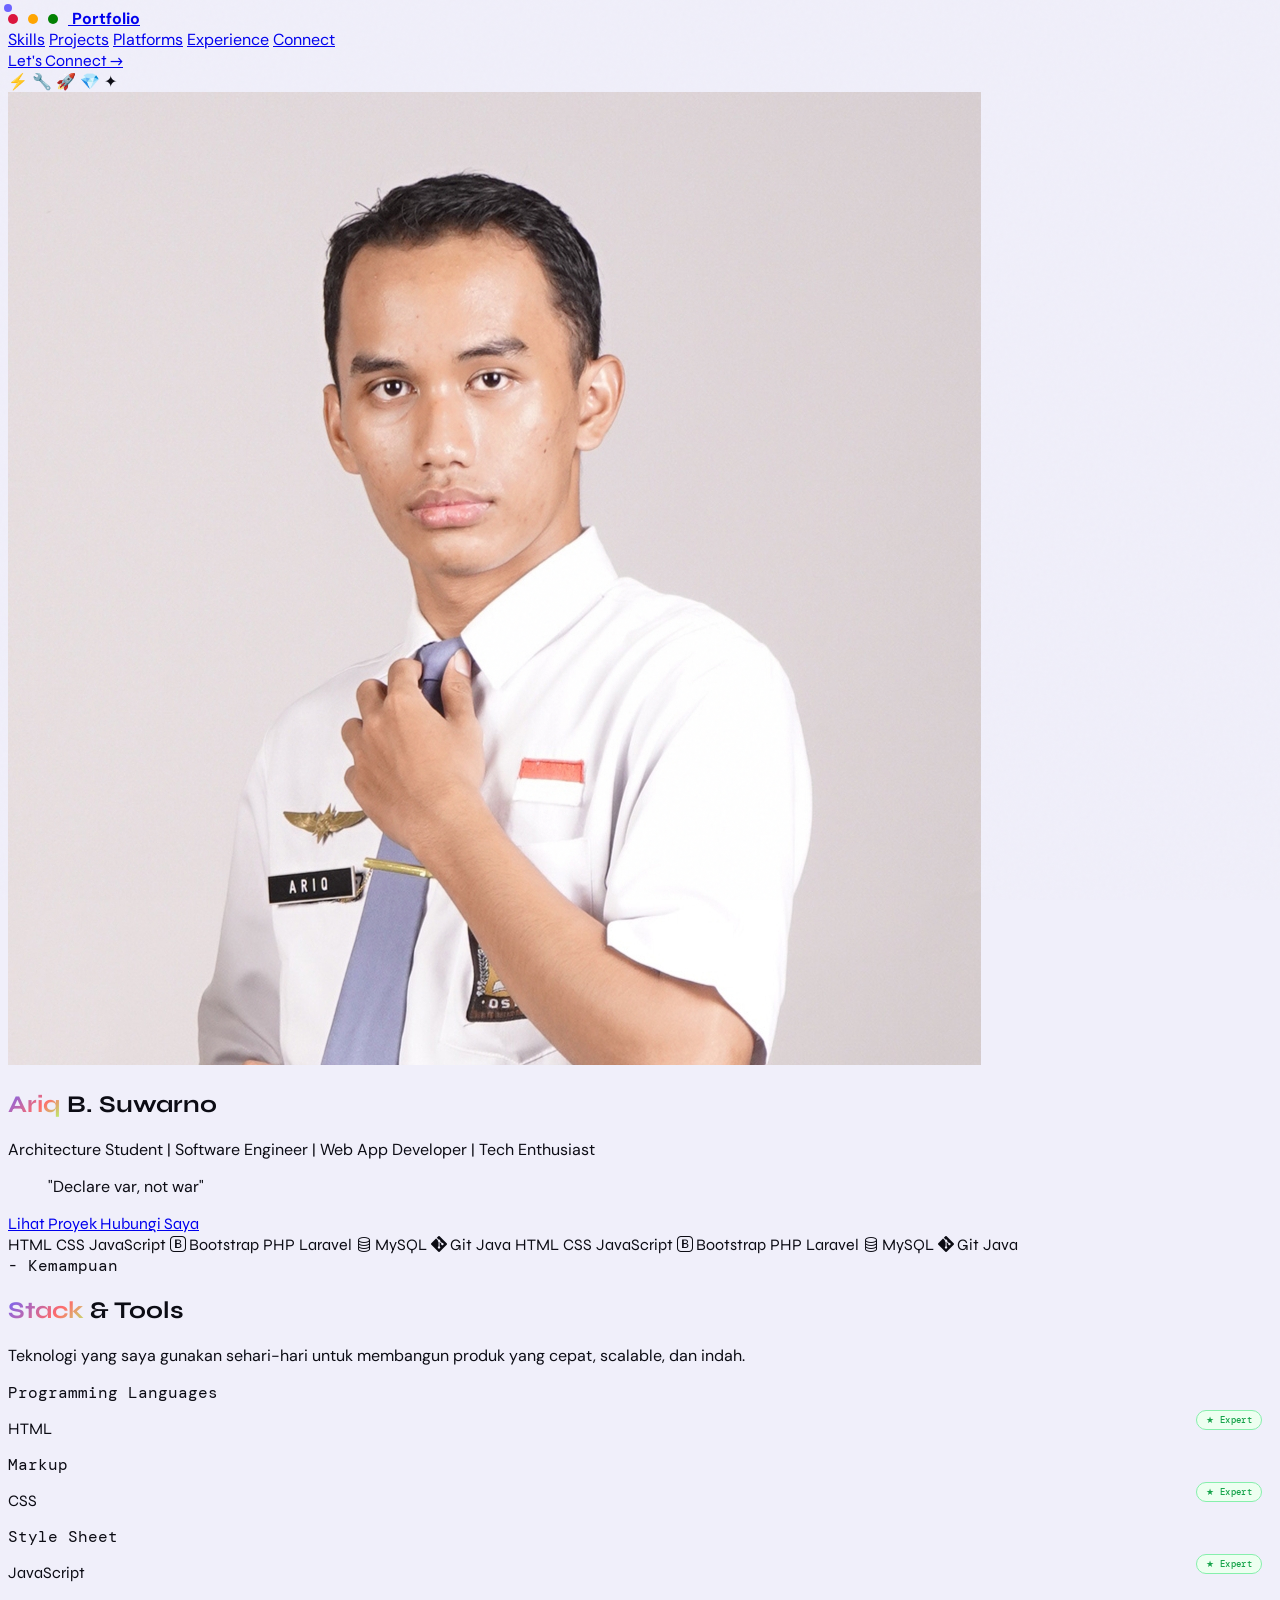
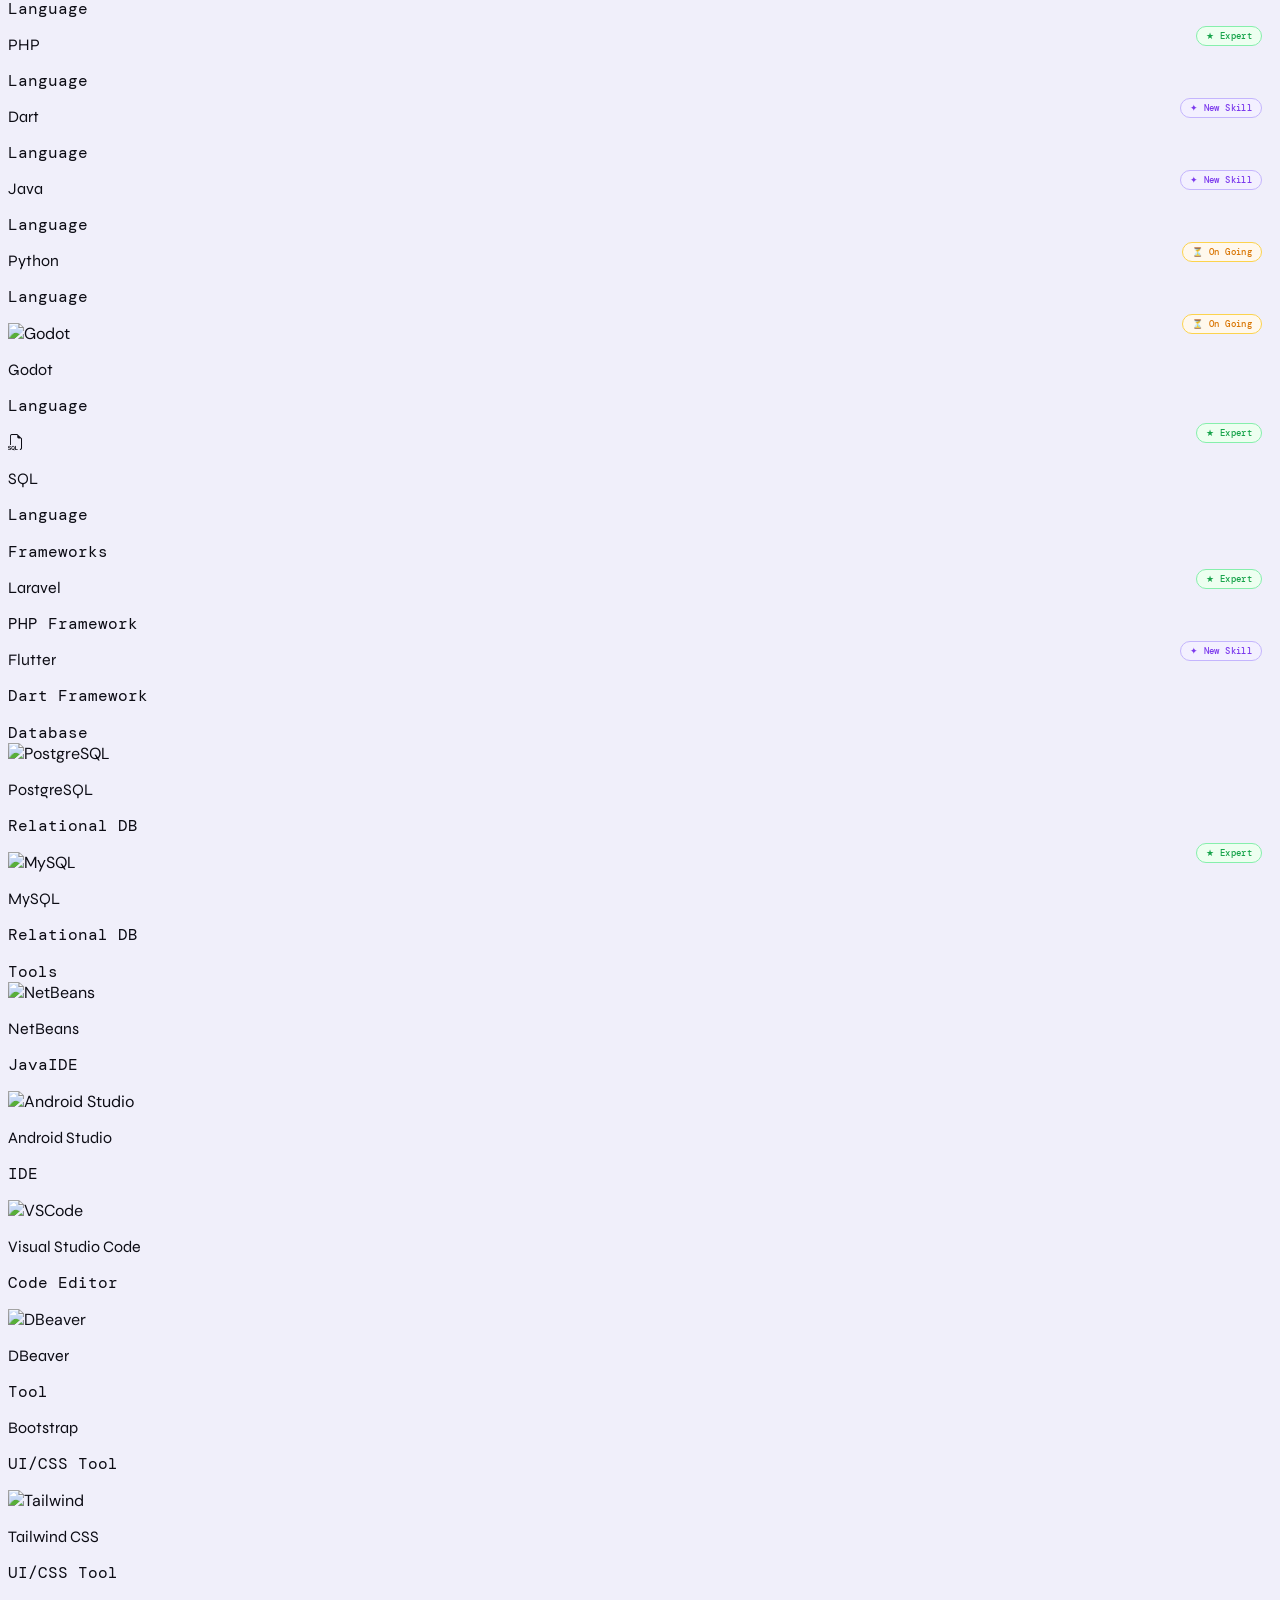
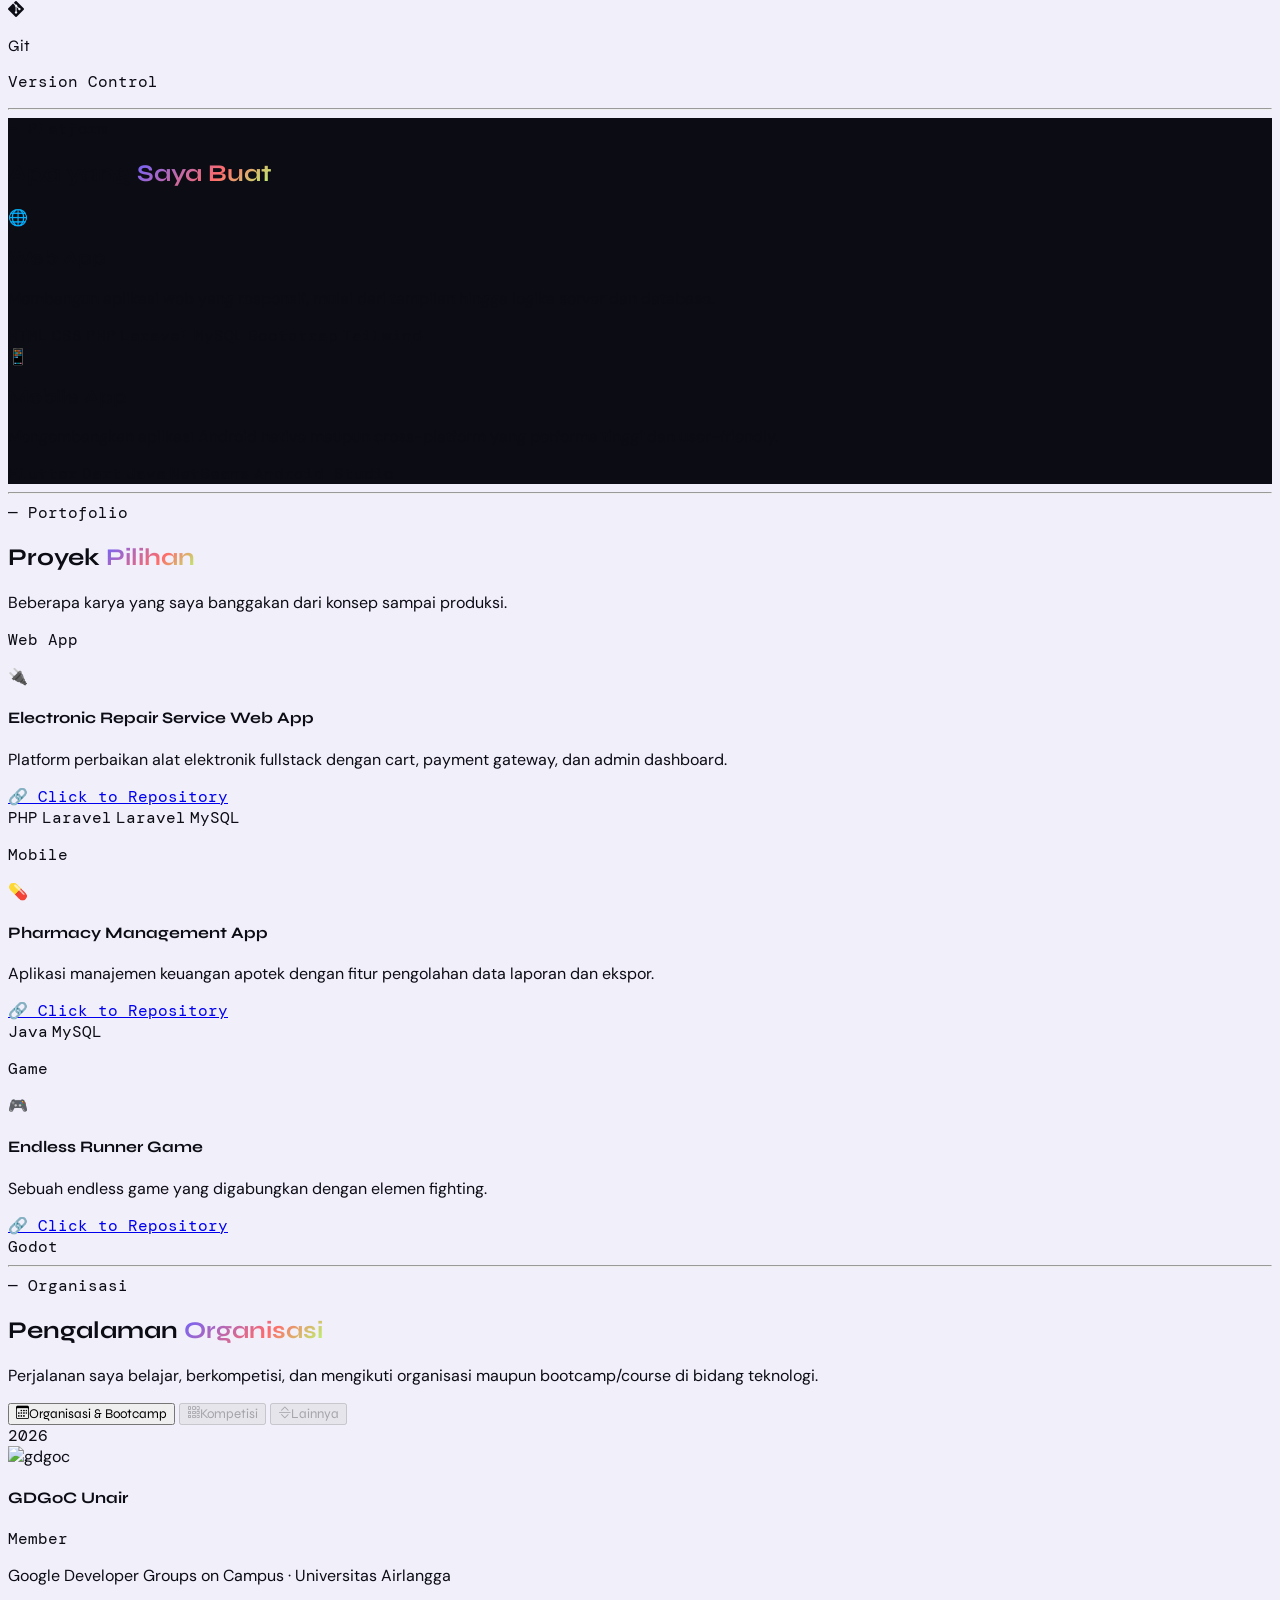
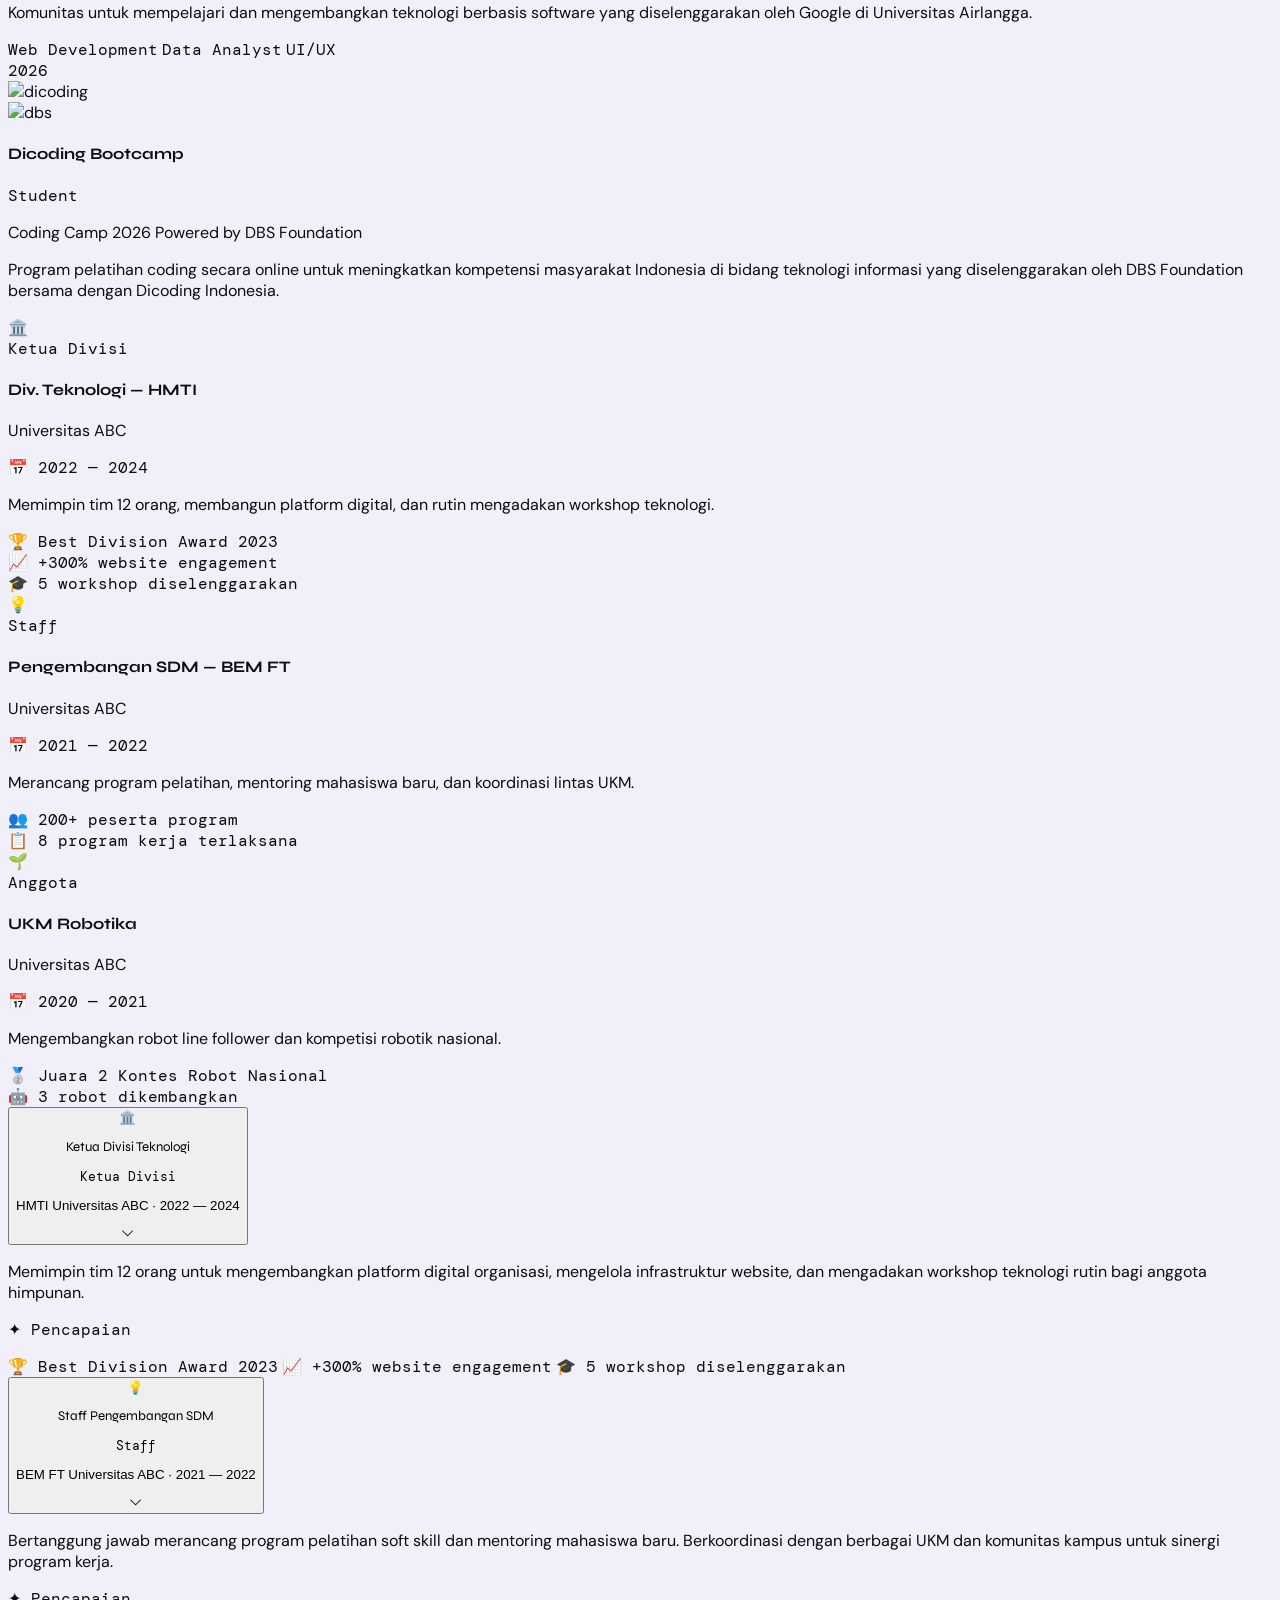
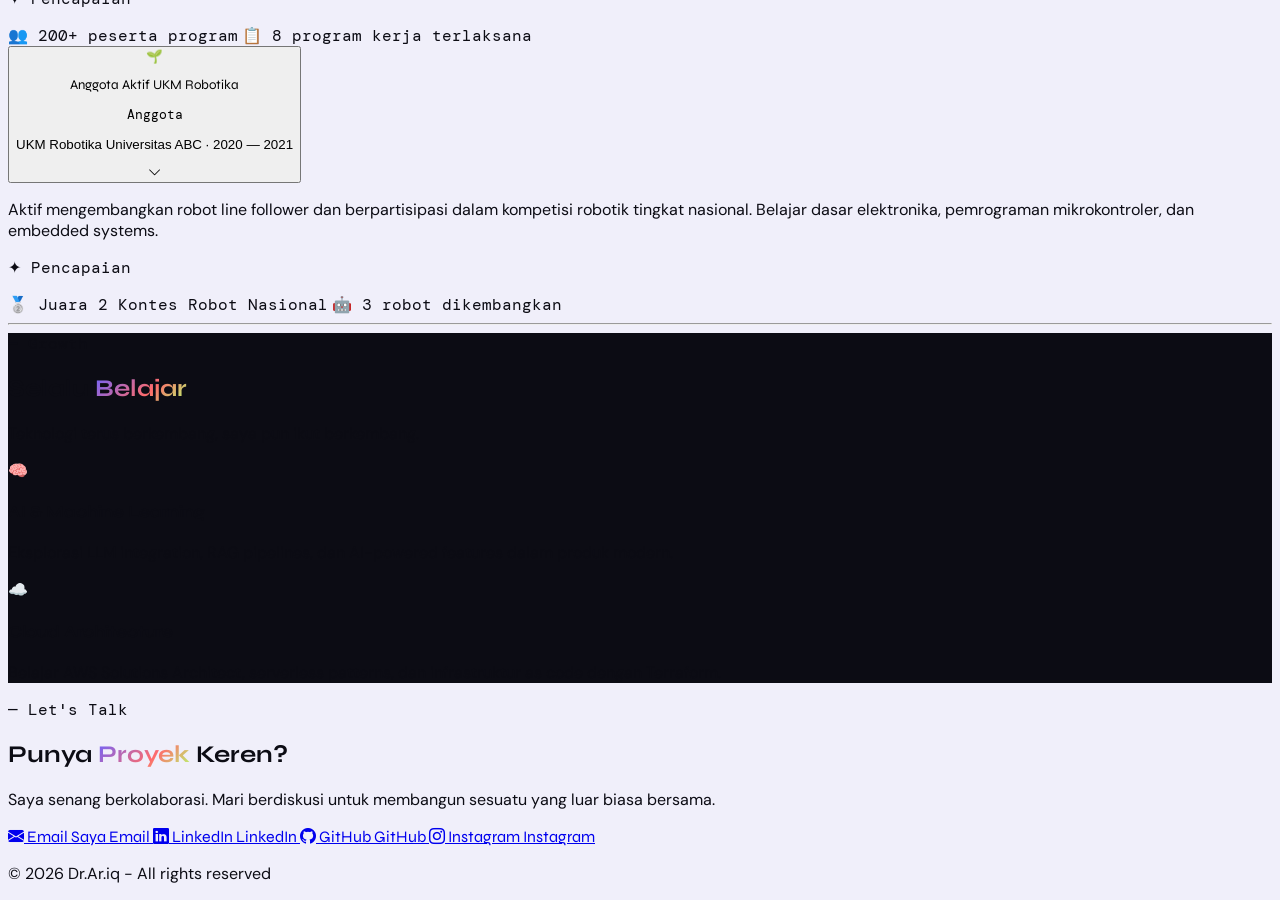
==== index.html @ dac5f70d "fix bagian nav (menambahkan url web)" ====
<!DOCTYPE html>
<html lang="id">
<head>
<meta charset="UTF-8" />
<meta name="viewport" content="width=device-width, initial-scale=1.0" />
<title>Ariq's Portfolio</title>
<script src="https://cdn.tailwindcss.com"></script>
<link rel="preconnect" href="https://fonts.googleapis.com" />
<link rel="preconnect" href="https://fonts.gstatic.com" crossorigin />
<link href="https://fonts.googleapis.com/css2?family=Syne:wght@400;600;700;800&family=DM+Sans:ital,wght@0,300;0,400;0,500;1,300&family=DM+Mono:wght@400;500&display=swap" rel="stylesheet" />
<link rel="stylesheet" href="https://cdn.jsdelivr.net/npm/bootstrap-icons@1.13.1/font/bootstrap-icons.min.css" />
<link rel="stylesheet" href="https://cdnjs.cloudflare.com/ajax/libs/font-awesome/7.0.1/css/all.min.css" integrity="sha512-2SwdPD6INVrV/lHTZbO2nodKhrnDdJK9/kg2XD1r9uGqPo1cUbujc+IYdlYdEErWNu69gVcYgdxlmVmzTWnetw==" crossorigin="anonymous" referrerpolicy="no-referrer" />
<script>
  tailwind.config = {
    theme: {
      extend: {
        fontFamily: {
          display: ['Syne', 'sans-serif'],
          body: ['DM Sans', 'sans-serif'],
          mono: ['DM Mono', 'monospace'],
        },
        colors: {
          ink: '#0c0c14',
          'ink-soft': '#1a1a2e',
          accent: '#6c63ff',
          'accent-light': '#a89dff',
          spark: '#ff6b6b',
          lime: '#b5ff6d',
          mist: '#f0effa',
          'mist-dark': '#e4e2f8',
        },
        animation: {
          ticker: 'ticker 28s linear infinite',
          floatY: 'floatY 6s ease-in-out infinite',
          fadeUp: 'fadeUp 0.7s ease both',
          scaleIn: 'scaleIn 0.5s ease both',
          glowPulse: 'glowPulse 3s ease-in-out infinite',
        },
        keyframes: {
          ticker: { from:{ transform:'translateX(0)' }, to:{ transform:'translateX(-50%)' } },
          floatY: { '0%,100%':{ transform:'translateY(0) rotate(-3deg)' }, '50%':{ transform:'translateY(-16px) rotate(3deg)' } },
          fadeUp: { from:{ opacity:'0', transform:'translateY(30px)' }, to:{ opacity:'1', transform:'translateY(0)' } },
          scaleIn: { from:{ opacity:'0', transform:'scale(0.9)' }, to:{ opacity:'1', transform:'scale(1)' } },
          glowPulse: { '0%,100%':{ boxShadow:'0 0 20px rgba(108,99,255,0.3)' }, '50%':{ boxShadow:'0 0 50px rgba(108,99,255,0.7)' } },
        }
      }
    }
  }
</script>
<style>
  * { cursor: none !important; }

  html{
    scroll-behavior: smooth;
    overflow-x: hidden;
  }

  /* CUSTOM CURSOR */
  #cursor-dot {
    position: fixed;
    width: 8px; height: 8px;
    background: #6c63ff;
    border-radius: 50%;
    pointer-events: none;
    z-index: 9999;
    transform: translate(-50%, -50%);
    transition: transform 0.1s, background 0.2s, width 0.2s, height 0.2s;
    mix-blend-mode: normal;
  }
  #cursor-ring {
    position: fixed;
    width: 36px; height: 36px;
    border: 1.5px solid rgba(108,99,255,0.6);
    border-radius: 50%;
    pointer-events: none;
    z-index: 9998;
    transform: translate(-50%, -50%);
    transition: transform 0.18s ease, width 0.25s ease, height 0.25s ease, border-color 0.2s, opacity 0.2s;
  }
  #cursor-label {
    position: fixed;
    pointer-events: none;
    z-index: 9999;
    font-family: 'DM Mono', monospace;
    font-size: 10px;
    font-weight: 500;
    color: white;
    background: #6c63ff;
    padding: 4px 10px;
    border-radius: 100px;
    white-space: nowrap;
    opacity: 0;
    transform: translate(-50%, -50%) scale(0.8);
    transition: opacity 0.2s, transform 0.2s;
    pointer-events: none;
  }
  body.cursor-hover #cursor-ring {
    width: 64px; height: 64px;
    border-color: rgba(108,99,255,0.3);
  }
  body.cursor-hover #cursor-dot {
    background: #ff6b6b;
    width: 10px; height: 10px;
  }
  body.cursor-link #cursor-label { opacity: 1; transform: translate(-50%, -200%) scale(1); }
  body.cursor-link #cursor-ring { width: 52px; height: 52px; border-color: rgba(181, 255, 109, 0.7); border-width: 2px; }
  body.cursor-link #cursor-dot { background: #b5ff6d; }

  /* NOISE overlay */
  body::before {
    content: '';
    position: fixed;
    inset: 0;
    z-index: 9990;
    pointer-events: none;
    opacity: 0.025;
    background-image: url("data:image/svg+xml,%3Csvg viewBox='0 0 256 256' xmlns='http://www.w3.org/2000/svg'%3E%3Cfilter id='n'%3E%3CfeTurbulence type='fractalNoise' baseFrequency='0.9' numOctaves='4' stitchTiles='stitch'/%3E%3C/filter%3E%3Crect width='100%25' height='100%25' filter='url(%23n)'/%3E%3C/svg%3E");
  }

  body { font-family: 'DM Sans', sans-serif; background: #f0effa; color: #0c0c14; }

  .font-display { font-family: 'Syne', sans-serif; }
  .font-mono { font-family: 'DM Mono', monospace; }

  /* SCROLLBAR */
  ::-webkit-scrollbar { width: 6px; }
  ::-webkit-scrollbar-track { background: #e4e2f8; }
  ::-webkit-scrollbar-thumb { background: #6c63ff; border-radius: 10px; }

  /* Gradient text */
  .grad-text {
    background: linear-gradient(135deg, #6c63ff 0%, #ff6b6b 60%, #b5ff6d 100%);
    -webkit-background-clip: text;
    -webkit-text-fill-color: transparent;
    background-clip: text;
  }

  /* Soft ink bg for sections */
  .ink-section { background: #0c0c14; }

  /* skill card hover */
  .skill-card { transition: transform 0.2s, box-shadow 0.2s, border-color 0.2s; }
  .skill-card:hover { transform: translateY(-6px); }

  /* Project top bar */
  .proj-accent-web { background: linear-gradient(90deg, #ff6b6b, #ffd93d); }
  .proj-accent-mobile { background: linear-gradient(90deg, #6c63ff, #a89dff); }
  .proj-accent-backend { background: linear-gradient(90deg, #b5ff6d, #06d6a0); }
  .proj-accent-multi { background: linear-gradient(90deg, #ff6b6b, #6c63ff); }

  nav { transition: box-shadow 0.3s; }
  nav.scrolled { box-shadow: 0 4px 40px rgba(0,0,0,0.08); }
  .nav-logo { display: flex; align-items: center; gap: 10px; font-weight: 700; font-size: 1rem; }
  .g-dot { width: 10px; height: 10px; border-radius: 50%; display: inline-block; }
  /* ticker pause on hover */
  .ticker-inner:hover { animation-play-state: paused; }

  .hero-bg-blob {
    position: absolute;
    border-radius: 50%;
    filter: blur(80px);
    pointer-events: none;
    z-index: 0;
  }

  /* Tab */
  .tab-btn { transition: all 0.2s; }
  .tab-content { display: none; }
  .tab-content.active { display: block; }

  /* Skill status badges */
  .skill-badge {
    position: absolute;
    top: -9px;
    right: 10px;
    font-family: 'DM Mono', monospace;
    font-size: 9px;
    font-weight: 500;
    letter-spacing: 0.04em;
    padding: 3px 9px;
    border-radius: 100px;
    white-space: nowrap;
    border: 1.5px solid;
    pointer-events: none;
  }
  .badge-expert {
    background: #edfff0;
    color: #16a34a;
    border-color: #86efac;
  }
  .badge-ongoing {
    background: #fff8ed;
    color: #d97706;
    border-color: #fcd34d;
    animation: badgePulse 2.5s ease-in-out infinite;
  }
  .badge-new {
    background: #f3f0ff;
    color: #7c3aed;
    border-color: #c4b5fd;
    animation: badgePulse 2s ease-in-out infinite;
  }
  @keyframes badgePulse {
    0%, 100% { box-shadow: none; }
    50% { box-shadow: 0 0 8px rgba(124,58,237,0.25); }
  }
  .badge-ongoing { animation-name: badgePulseOrange; }
  @keyframes badgePulseOrange {
    0%, 100% { box-shadow: none; }
    50% { box-shadow: 0 0 8px rgba(217,119,6,0.25); }
  }
  .skill-card { position: relative; }
</style>
</head>
<body class="overflow-x-hidden">

<!-- CUSTOM CURSOR -->
<div id="cursor-dot"></div>
<div id="cursor-ring"></div>
<div id="cursor-label">klik</div>

<!-- NAV -->
<nav id="mainNav" class="fixed top-0 w-full z-50 px-8 lg:px-14 py-4 flex items-center justify-between bg-mist/90 backdrop-blur-xl border-b border-accent/10">
  <!-- <div class="flex items-center gap-3">
    <span class="font-mono text-xs bg-ink text-accent-light px-3 py-1 rounded-md"><i class="fa-solid fa-code"></i></span>
    <span class="font-display font-800 text-ink text-lg tracking-tight">Ariq's Portfolio</span>
  </div> -->
  <div class="nav-logo">
    <!-- <span class="g-dot" style="background:#4285f4"></span>
    <span class="g-dot" style="background:#ea4335"></span>
    <span class="g-dot" style="background:#fbbc04"></span>
    <span class="g-dot" style="background:#34a853"></span> -->
    <span class="g-dot" style="background:crimson"></span>
    <span class="g-dot" style="background:orange"></span>
    <span class="g-dot" style="background:green"></span>
    <!-- &nbsp;Portfolio -->
     <a href="https://ariqspace.my.id/">&nbsp;Portfolio</a>
  </div>
  <div class="hidden md:flex gap-8">
    <a href="/#skills" class="font-body text-sm font-medium text-gray-500 hover:text-accent transition-colors duration-200 nav-link">Skills</a>
    <a href="/#projects" class="font-body text-sm font-medium text-gray-500 hover:text-accent transition-colors duration-200 nav-link">Projects</a>
    <a href="/#platforms" class="font-body text-sm font-medium text-gray-500 hover:text-accent transition-colors duration-200 nav-link">Platforms</a>
    <a href="/#organisasi" class="font-body text-sm font-medium text-gray-500 hover:text-accent transition-colors duration-200 nav-link">Experience</a>
    <a href="/#connect" class="font-body text-sm font-medium text-gray-500 hover:text-accent transition-colors duration-200 nav-link">Connect</a>
  </div>
  <a href="/#connect" class="bg-ink text-mist text-sm font-display font-700 px-5 py-2.5 rounded-full hover:bg-accent transition-all duration-200 hover:-translate-y-0.5 nav-link">Let's Connect →</a>
</nav>

<!-- HERO -->
<section class="relative min-h-screen flex flex-col items-center justify-center text-center pt-24 pb-16 px-6 overflow-hidden">
  <!-- blobs -->
  <div class="hero-bg-blob w-[600px] h-[600px] bg-accent/15 top-[-100px] left-[-200px]"></div>
  <div class="hero-bg-blob w-[400px] h-[400px] bg-spark/10 bottom-[0px] right-[-100px]"></div>
  <div class="hero-bg-blob w-[300px] h-[300px] bg-lime/15 top-[40%] right-[10%]"></div>

  <!-- floating icons -->
  <span class="absolute top-[20%] left-[8%] text-2xl opacity-20 animate-floatY" style="animation-delay:0s">⚡</span>
  <span class="absolute top-[30%] right-[10%] text-2xl opacity-15 animate-floatY" style="animation-delay:1.5s">🔧</span>
  <span class="absolute bottom-[25%] left-[12%] text-xl opacity-15 animate-floatY" style="animation-delay:3s">🚀</span>
  <span class="absolute top-[15%] right-[25%] text-xl opacity-10 animate-floatY" style="animation-delay:0.8s">💎</span>
  <span class="absolute bottom-[30%] right-[8%] text-2xl opacity-15 animate-floatY" style="animation-delay:2s">✦</span>

  <div class="relative z-10 flex flex-col items-center">
    <!-- badge -->
    <!-- <div class="inline-flex items-center gap-2 bg-accent/10 border border-accent/25 text-accent text-xs font-display font-700 px-5 py-2 rounded-full mb-8 animate-fadeUp" style="animation-delay:0.1s">
      <span class="w-1.5 h-1.5 bg-lime rounded-full animate-pulse"></span>
      Tersedia untuk proyek baru
    </div> -->

    <!-- avatar -->
    <div class="w-40 h-40 rounded-full border-4 border-white shadow-2xl flex items-center justify-center text-5xl bg-gradient-to-br from-ink to-accent mb-7 animate-scaleIn animate-glowPulse overflow-hidden" style="animation-delay:0.2s">
      <img src="assets/myfotogwejh.jpg" alt="avatar" class="w-full h-full object-cover rounded-full">
    </div>

    <!-- headline -->
    <h1 class="font-display font-800 text-5xl lg:text-7xl xl:text-8xl leading-[1.0] tracking-[-3px] mb-6 animate-fadeUp" style="animation-delay:0.3s">
      <span class="grad-text">Ariq</span>
      B. Suwarno
    </h1>

    <p class="font-body text-gray-500 text-lg max-w-md mb-4 animate-fadeUp" style="animation-delay:0.45s">
      Architecture Student | Software Engineer | Web App Developer | Tech Enthusiast
    </p>

    <blockquote class="font-body italic text-gray-400 text-base max-w-sm mb-10 animate-fadeUp" style="animation-delay:0.55s">
      "Declare var, not war"
    </blockquote>

    <div class="flex gap-4 flex-wrap justify-center animate-fadeUp" style="animation-delay:0.65s">
      <a href="#projects" class="bg-ink text-mist font-display font-700 text-sm px-8 py-4 rounded-full hover:bg-accent transition-all duration-250 hover:-translate-y-1 shadow-lg hover:shadow-accent/30 nav-link">
        Lihat Proyek
      </a>
      <a href="#connect" class="bg-white text-ink font-display font-600 text-sm px-8 py-4 rounded-full border-2 border-mist-dark hover:border-accent hover:text-accent transition-all duration-250 nav-link">
        Hubungi Saya
      </a>
    </div>
  </div>

  <!-- TICKER -->
  <div class="w-full overflow-hidden mt-16 relative z-10">
    <div class="ticker-inner flex gap-4 animate-ticker w-max">
      <!-- first set -->
      <span class="flex items-center gap-2 bg-white border border-mist-dark rounded-full px-5 py-2.5 text-xs font-display font-700 whitespace-nowrap shadow-sm"><i class="fa-brands fa-html5 text-yellow-500"></i> HTML</span>
      <span class="flex items-center gap-2 bg-white border border-mist-dark rounded-full px-5 py-2.5 text-xs font-display font-700 whitespace-nowrap shadow-sm"><i class="fa-brands fa-css3 text-blue-500"></i> CSS</span>
      <span class="flex items-center gap-2 bg-white border border-mist-dark rounded-full px-5 py-2.5 text-xs font-display font-700 whitespace-nowrap shadow-sm"><i class="fa-brands fa-js text-blue-600"></i> JavaScript</span>
      <!-- <span class="flex items-center gap-2 bg-white border border-mist-dark rounded-full px-5 py-2.5 text-xs font-display font-700 whitespace-nowrap shadow-sm"><i class="bi bi-database text-green-600"></i> PostgreSQL</span> -->
      <span class="flex items-center gap-2 bg-white border border-mist-dark rounded-full px-5 py-2.5 text-xs font-display font-700 whitespace-nowrap shadow-sm"><i class="bi bi-bootstrap text-orange-500"></i> Bootstrap</span>
      <span class="flex items-center gap-2 bg-white border border-mist-dark rounded-full px-5 py-2.5 text-xs font-display font-700 whitespace-nowrap shadow-sm"><i class="fa-brands fa-php text-purple-500"></i> PHP</span>
      <span class="flex items-center gap-2 bg-white border border-mist-dark rounded-full px-5 py-2.5 text-xs font-display font-700 whitespace-nowrap shadow-sm"><i class="fa-brands fa-laravel text-gray-600"></i> Laravel</span>
      <span class="flex items-center gap-2 bg-white border border-mist-dark rounded-full px-5 py-2.5 text-xs font-display font-700 whitespace-nowrap shadow-sm"><i class="bi bi-database text-blue-500"></i> MySQL</span>
      <span class="flex items-center gap-2 bg-white border border-mist-dark rounded-full px-5 py-2.5 text-xs font-display font-700 whitespace-nowrap shadow-sm"><i class="bi bi-git text-orange-600"></i> Git</span>
      <span class="flex items-center gap-2 bg-white border border-mist-dark rounded-full px-5 py-2.5 text-xs font-display font-700 whitespace-nowrap shadow-sm"><i class="fa-brands fa-java text-cyan-400"></i> Java</span>
      <!-- duplicate for infinite -->
      <!-- <span class="flex items-center gap-2 bg-white border border-mist-dark rounded-full px-5 py-2.5 text-xs font-display font-700 whitespace-nowrap shadow-sm"><span class="text-cyan-500 font-mono font-bold text-base leading-none">⚛</span> React</span> -->
      <span class="flex items-center gap-2 bg-white border border-mist-dark rounded-full px-5 py-2.5 text-xs font-display font-700 whitespace-nowrap shadow-sm"><i class="fa-brands fa-html5 text-yellow-500"></i> HTML</span>
      <span class="flex items-center gap-2 bg-white border border-mist-dark rounded-full px-5 py-2.5 text-xs font-display font-700 whitespace-nowrap shadow-sm"><i class="fa-brands fa-css3 text-blue-500"></i> CSS</span>
      <span class="flex items-center gap-2 bg-white border border-mist-dark rounded-full px-5 py-2.5 text-xs font-display font-700 whitespace-nowrap shadow-sm"><i class="fa-brands fa-js text-blue-600"></i> JavaScript</span>
      <!-- <span class="flex items-center gap-2 bg-white border border-mist-dark rounded-full px-5 py-2.5 text-xs font-display font-700 whitespace-nowrap shadow-sm"><i class="bi bi-database text-green-600"></i> PostgreSQL</span> -->
      <span class="flex items-center gap-2 bg-white border border-mist-dark rounded-full px-5 py-2.5 text-xs font-display font-700 whitespace-nowrap shadow-sm"><i class="bi bi-bootstrap text-orange-500"></i> Bootstrap</span>
      <span class="flex items-center gap-2 bg-white border border-mist-dark rounded-full px-5 py-2.5 text-xs font-display font-700 whitespace-nowrap shadow-sm"><i class="fa-brands fa-php text-purple-500"></i> PHP</span>
      <span class="flex items-center gap-2 bg-white border border-mist-dark rounded-full px-5 py-2.5 text-xs font-display font-700 whitespace-nowrap shadow-sm"><i class="fa-brands fa-laravel text-gray-600"></i> Laravel</span>
      <span class="flex items-center gap-2 bg-white border border-mist-dark rounded-full px-5 py-2.5 text-xs font-display font-700 whitespace-nowrap shadow-sm"><i class="bi bi-database text-blue-500"></i> MySQL</span>
      <span class="flex items-center gap-2 bg-white border border-mist-dark rounded-full px-5 py-2.5 text-xs font-display font-700 whitespace-nowrap shadow-sm"><i class="bi bi-git text-orange-600"></i> Git</span>
      <span class="flex items-center gap-2 bg-white border border-mist-dark rounded-full px-5 py-2.5 text-xs font-display font-700 whitespace-nowrap shadow-sm"><i class="fa-brands fa-java text-cyan-400"></i> Java</span>
    </div>
  </div>
</section>

<!-- STATS BAR (dark) -->
<!-- <div class="ink-section py-14 px-6">
  <div class="max-w-5xl mx-auto grid grid-cols-2 md:grid-cols-4 gap-8 text-center">
    <div>
      <p class="font-display font-800 text-5xl text-accent">3+</p>
      <p class="font-body text-gray-400 text-sm mt-1">Tahun Pengalaman</p>
    </div>
    <div>
      <p class="font-display font-800 text-5xl text-lime">40+</p>
      <p class="font-body text-gray-400 text-sm mt-1">Proyek Selesai</p>
    </div>
    <div>
      <p class="font-display font-800 text-5xl text-spark">15+</p>
      <p class="font-body text-gray-400 text-sm mt-1">Klien Puas</p>
    </div>
    <div>
      <p class="font-display font-800 text-5xl text-accent-light">8</p>
      <p class="font-body text-gray-400 text-sm mt-1">Tech Stack Utama</p>
    </div>
  </div>
</div> -->

<!-- SKILLS -->
<section id="skills" class="max-w-5xl mx-auto py-24 px-6">
  <span class="font-mono text-xs font-500 tracking-widest text-accent uppercase">- Kemampuan</span>
  <h2 class="font-display font-800 text-4xl lg:text-5xl tracking-tight mt-3 mb-4"><span class="grad-text">Stack </span>& Tools</h2>
  <p class="font-body text-gray-500 text-base max-w-xl mb-14">Teknologi yang saya gunakan sehari-hari untuk membangun produk yang cepat, scalable, dan indah.</p>
  
  <!-- Language -->
  <div class="mb-10">
    <div class="flex items-center gap-3 mb-5">
      <span class="font-mono text-xs font-500 tracking-widest text-gray-400 uppercase">Programming Languages</span>
      <div class="flex-1 h-px bg-mist-dark"></div>
    </div>
    <div class="flex flex-wrap gap-3">
      <div class="skill-card flex items-center gap-3 bg-white border-2 border-mist-dark rounded-2xl px-5 py-4 shadow-sm hover:border-orange-500 hover:bg-orange-50 hover:shadow-orange-100 hover:shadow-lg">
        <span class="skill-badge badge-expert">★ Expert</span>
        <i class="fa-brands fa-html5 text-2xl text-orange-500"></i>
        <div><p class="font-display font-700 text-sm">HTML</p><p class="font-mono text-xs text-gray-400 mt-0.5">Markup</p></div>
      </div>
      <div class="skill-card flex items-center gap-3 bg-white border-2 border-mist-dark rounded-2xl px-5 py-4 shadow-sm hover:border-blue-500 hover:bg-blue-50 hover:shadow-blue-100 hover:shadow-lg">
        <span class="skill-badge badge-expert">★ Expert</span>
        <i class="fa-brands fa-css3 text-2xl text-blue-500"></i>
        <div><p class="font-display font-700 text-sm">CSS</p><p class="font-mono text-xs text-gray-400 mt-0.5">Style Sheet</p></div>
      </div>
      <div class="skill-card flex items-center gap-3 bg-white border-2 border-mist-dark rounded-2xl px-5 py-4 shadow-sm hover:border-yellow-500 hover:bg-yellow-50 hover:shadow-yellow-100 hover:shadow-lg">
        <span class="skill-badge badge-expert">★ Expert</span>
        <i class="fa-brands fa-js text-2xl text-yellow-500"></i>
        <div><p class="font-display font-700 text-sm">JavaScript</p><p class="font-mono text-xs text-gray-400 mt-0.5">Language</p></div>
      </div>
      <div class="skill-card flex items-center gap-3 bg-white border-2 border-mist-dark rounded-2xl px-5 py-4 shadow-sm hover:border-blue-600 hover:bg-blue-50 hover:shadow-blue-100 hover:shadow-lg">
        <span class="skill-badge badge-expert">★ Expert</span>
        <i class="fa-brands fa-php text-2xl text-blue-600"></i>
        <div><p class="font-display font-700 text-sm">PHP</p><p class="font-mono text-xs text-gray-400 mt-0.5">Language</p></div>
      </div>
      <div class="skill-card flex items-center gap-3 bg-white border-2 border-mist-dark rounded-2xl px-5 py-4 shadow-sm hover:border-blue-500 hover:bg-blue-50 hover:shadow-blue-100 hover:shadow-lg">
        <span class="skill-badge badge-new">✦ New Skill</span>
        <i class="fa-brands fa-dart-lang text-2xl text-blue-500"></i>
        <div><p class="font-display font-700 text-sm">Dart</p><p class="font-mono text-xs text-gray-400 mt-0.5">Language</p></div>
      </div>
      <div class="skill-card flex items-center gap-3 bg-white border-2 border-mist-dark rounded-2xl px-5 py-4 shadow-sm hover:border-blue-500 hover:bg-blue-50 hover:shadow-blue-100 hover:shadow-lg">
        <span class="skill-badge badge-new">✦ New Skill</span>
        <i class="fa-brands fa-java text-2xl text-blue-500"></i>
        <div><p class="font-display font-700 text-sm">Java</p><p class="font-mono text-xs text-gray-400 mt-0.5">Language</p></div>
      </div>
      <div class="skill-card flex items-center gap-3 bg-white border-2 border-mist-dark rounded-2xl px-5 py-4 shadow-sm hover:border-blue-600 hover:bg-blue-50 hover:shadow-blue-100 hover:shadow-lg">
        <span class="skill-badge badge-ongoing">⏳ On Going</span>
        <i class="fa-brands fa-python text-2xl text-blue-600"></i>
        <div><p class="font-display font-700 text-sm">Python</p><p class="font-mono text-xs text-gray-400 mt-0.5">Language</p></div>
      </div>
      <div class="skill-card flex items-center gap-3 bg-white border-2 border-mist-dark rounded-2xl px-5 py-4 shadow-sm hover:border-blue-600 hover:bg-blue-50 hover:shadow-blue-100 hover:shadow-lg">
        <span class="skill-badge badge-ongoing">⏳ On Going</span>
        <img src="https://upload.wikimedia.org/wikipedia/commons/6/6a/Godot_icon.svg"
        alt="Godot"
        class="w-7 h-7 object-contain">
        <div><p class="font-display font-700 text-sm">Godot</p><p class="font-mono text-xs text-gray-400 mt-0.5">Language</p></div>
      </div>
      <div class="skill-card flex items-center gap-3 bg-white border-2 border-mist-dark rounded-2xl px-5 py-4 shadow-sm hover:border-purple-500 hover:bg-purple-50 hover:shadow-purple-100 hover:shadow-lg">
        <span class="skill-badge badge-expert">★ Expert</span>
        <i class="bi bi-filetype-sql text-2xl text-purple-500"></i>
        <div><p class="font-display font-700 text-sm">SQL</p><p class="font-mono text-xs text-gray-400 mt-0.5">Language</p></div>
      </div>
    </div>
  </div>

  <!-- Frameworks -->
  <div class="mb-10">
    <div class="flex items-center gap-3 mb-5">
      <span class="font-mono text-xs font-500 tracking-widest text-gray-400 uppercase">Frameworks</span>
      <div class="flex-1 h-px bg-mist-dark"></div>
    </div>
    <div class="flex flex-wrap gap-3">
      <!-- <div class="skill-card flex items-center gap-3 bg-white border-2 border-mist-dark rounded-2xl px-5 py-4 shadow-sm hover:border-cyan-500 hover:bg-cyan-50 hover:shadow-cyan-100 hover:shadow-lg">
        <span class="text-2xl">⚛</span>
        <div><p class="font-display font-700 text-sm">React</p><p class="font-mono text-xs text-gray-400 mt-0.5">Hooks + Context</p></div>
      </div> -->
      <div class="skill-card flex items-center gap-3 bg-white border-2 border-mist-dark rounded-2xl px-5 py-4 shadow-sm hover:border-red-500 hover:bg-red-50 hover:shadow-red-100 hover:shadow-lg">
        <span class="skill-badge badge-expert">★ Expert</span>
        <i class="fa-brands fa-laravel text-2xl text-red-600"></i>
        <div><p class="font-display font-700 text-sm">Laravel</p><p class="font-mono text-xs text-gray-400 mt-0.5">PHP Framework</p></div>
      </div>
      <div class="skill-card flex items-center gap-3 bg-white border-2 border-mist-dark rounded-2xl px-5 py-4 shadow-sm hover:border-cyan-400 hover:bg-cyan-50 hover:shadow-cyan-100 hover:shadow-lg">
        <span class="skill-badge badge-new">✦ New Skill</span>
        <i class="fa-brands fa-flutter text-2xl text-cyan-500"></i>
        <div><p class="font-display font-700 text-sm">Flutter</p><p class="font-mono text-xs text-gray-400 mt-0.5">Dart Framework</p></div>
      </div>
    </div>
  </div>

  <!-- Frontend -->
  <!-- <div class="mb-10">
    <div class="flex items-center gap-3 mb-5">
      <span class="font-mono text-xs font-500 tracking-widest text-gray-400 uppercase">Frontend</span>
      <div class="flex-1 h-px bg-mist-dark"></div>
    </div>
    <div class="flex flex-wrap gap-3">
      <div class="skill-card flex items-center gap-3 bg-white border-2 border-mist-dark rounded-2xl px-5 py-4 shadow-sm hover:border-cyan-500 hover:bg-cyan-50 hover:shadow-cyan-100 hover:shadow-lg">
        <span class="text-2xl">⚛</span>
        <div><p class="font-display font-700 text-sm">React</p><p class="font-mono text-xs text-gray-400 mt-0.5">Hooks + Context</p></div>
      </div>
      <div class="skill-card flex items-center gap-3 bg-white border-2 border-mist-dark rounded-2xl px-5 py-4 shadow-sm hover:border-black hover:bg-gray-50 hover:shadow-gray-200 hover:shadow-lg">
        <i class="bi bi-lightning-fill text-2xl text-black"></i>
        <div><p class="font-display font-700 text-sm">Next.js</p><p class="font-mono text-xs text-gray-400 mt-0.5">App Router</p></div>
      </div>
      <div class="skill-card flex items-center gap-3 bg-white border-2 border-mist-dark rounded-2xl px-5 py-4 shadow-sm hover:border-cyan-400 hover:bg-cyan-50 hover:shadow-cyan-100 hover:shadow-lg">
        <i class="bi bi-wind text-2xl text-cyan-500"></i>
        <div><p class="font-display font-700 text-sm">Tailwind CSS</p><p class="font-mono text-xs text-gray-400 mt-0.5">v3 + Custom</p></div>
      </div>
      <div class="skill-card flex items-center gap-3 bg-white border-2 border-mist-dark rounded-2xl px-5 py-4 shadow-sm hover:border-green-500 hover:bg-green-50 hover:shadow-green-100 hover:shadow-lg">
        <i class="bi bi-circle-fill text-2xl text-green-500"></i>
        <div><p class="font-display font-700 text-sm">Vue.js</p><p class="font-mono text-xs text-gray-400 mt-0.5">Composition API</p></div>
      </div>
    </div>
  </div> -->

  <!-- Backend -->
  <!-- <div class="mb-10">
    <div class="flex items-center gap-3 mb-5">
      <span class="font-mono text-xs font-500 tracking-widest text-gray-400 uppercase">Backend</span>
      <div class="flex-1 h-px bg-mist-dark"></div>
    </div>
    <div class="flex flex-wrap gap-3">
      <div class="skill-card flex items-center gap-3 bg-white border-2 border-mist-dark rounded-2xl px-5 py-4 shadow-sm hover:border-green-600 hover:bg-green-50 hover:shadow-green-100 hover:shadow-lg">
        <i class="bi bi-heptagon-fill text-2xl text-green-600"></i>
        <div><p class="font-display font-700 text-sm">Node.js</p><p class="font-mono text-xs text-gray-400 mt-0.5">Express / Fastify</p></div>
      </div>
      <div class="skill-card flex items-center gap-3 bg-white border-2 border-mist-dark rounded-2xl px-5 py-4 shadow-sm hover:border-emerald-500 hover:bg-emerald-50 hover:shadow-emerald-100 hover:shadow-lg">
        <i class="bi bi-leaf-fill text-2xl text-emerald-500"></i>
        <div><p class="font-display font-700 text-sm">Django</p><p class="font-mono text-xs text-gray-400 mt-0.5">REST Framework</p></div>
      </div>
      <div class="skill-card flex items-center gap-3 bg-white border-2 border-mist-dark rounded-2xl px-5 py-4 shadow-sm hover:border-blue-500 hover:bg-blue-50 hover:shadow-blue-100 hover:shadow-lg">
        <i class="bi bi-docker text-2xl text-blue-500"></i>
        <div><p class="font-display font-700 text-sm">Docker</p><p class="font-mono text-xs text-gray-400 mt-0.5">Compose + K8s</p></div>
      </div>
    </div>
  </div> -->

  <!-- Database -->
  <div class="mb-10">
    <div class="flex items-center gap-3 mb-5">
      <span class="font-mono text-xs font-500 tracking-widest text-gray-400 uppercase">Database</span>
      <div class="flex-1 h-px bg-mist-dark"></div>
    </div>
    <div class="flex flex-wrap gap-3">
      <div class="skill-card flex items-center gap-3 bg-white border-2 border-mist-dark rounded-2xl px-5 py-4 shadow-sm hover:border-blue-600 hover:bg-blue-50 hover:shadow-blue-100 hover:shadow-lg">
        <img src="https://wiki.postgresql.org/images/thumb/a/a4/PostgreSQL_logo.3colors.svg/540px-PostgreSQL_logo.3colors.svg.png?20090213191835"
        alt="PostgreSQL"
        class="w-7 h-7 object-contain">
        <div><p class="font-display font-700 text-sm">PostgreSQL</p><p class="font-mono text-xs text-gray-400 mt-0.5">Relational DB</p></div>
      </div>
      <div class="skill-card flex items-center gap-3 bg-white border-2 border-mist-dark rounded-2xl px-5 py-4 shadow-sm hover:border-orange-500 hover:bg-orange-50 hover:shadow-orange-100 hover:shadow-lg">
        <span class="skill-badge badge-expert">★ Expert</span>
        <img src="https://uxwing.com/wp-content/themes/uxwing/download/brands-and-social-media/mysql-icon.png"
        alt="MySQL"
        class="w-7 h-7 object-contain">
        <div><p class="font-display font-700 text-sm">MySQL</p><p class="font-mono text-xs text-gray-400 mt-0.5">Relational DB</p></div>
      </div>
    </div>
  </div>

  <!-- Tools -->
  <div>
    <div class="flex items-center gap-3 mb-5">
      <span class="font-mono text-xs font-500 tracking-widest text-gray-400 uppercase">Tools</span>
      <div class="flex-1 h-px bg-mist-dark"></div>
    </div>
    <div class="flex flex-wrap gap-3">
      <div class="skill-card flex items-center gap-3 bg-white border-2 border-mist-dark rounded-2xl px-5 py-4 shadow-sm hover:border-blue-600 hover:bg-blue-50 hover:shadow-blue-100 hover:shadow-lg">
        <img src="https://upload.wikimedia.org/wikipedia/commons/thumb/9/98/Apache_NetBeans_Logo.svg/500px-Apache_NetBeans_Logo.svg.png?_=20180920122700"
        alt="NetBeans"
        class="w-7 h-7 object-contain">
      <div><p class="font-display font-700 text-sm">NetBeans</p><p class="font-mono text-xs text-gray-400 mt-0.5">JavaIDE</p></div>
      </div>
      <div class="skill-card flex items-center gap-3 bg-white border-2 border-mist-dark rounded-2xl px-5 py-4 shadow-sm hover:border-blue-600 hover:bg-blue-50 hover:shadow-blue-100 hover:shadow-lg">
        <img src="https://upload.wikimedia.org/wikipedia/commons/thumb/c/c1/Android_Studio_icon_%282023%29.svg/1280px-Android_Studio_icon_%282023%29.svg.png"
        alt="Android Studio"
        class="w-7 h-7 object-contain">
      <div><p class="font-display font-700 text-sm">Android Studio</p><p class="font-mono text-xs text-gray-400 mt-0.5">IDE</p></div>
      </div>
      <div class="skill-card flex items-center gap-3 bg-white border-2 border-mist-dark rounded-2xl px-5 py-4 shadow-sm hover:border-blue-600 hover:bg-blue-50 hover:shadow-blue-100 hover:shadow-lg">
        <img src="https://code.visualstudio.com/assets/branding/code-stable.png"
        alt="VSCode"
        class="w-7 h-7 object-contain">
        <div><p class="font-display font-700 text-sm">Visual Studio Code</p><p class="font-mono text-xs text-gray-400 mt-0.5">Code Editor</p></div>
      </div>
      <div class="skill-card flex items-center gap-3 bg-white border-2 border-mist-dark rounded-2xl px-5 py-4 shadow-sm hover:border-blue-600 hover:bg-blue-50 hover:shadow-blue-100 hover:shadow-lg">
        <img src="https://upload.wikimedia.org/wikipedia/commons/thumb/b/b5/DBeaver_logo.svg/330px-DBeaver_logo.svg.png"
        alt="DBeaver"
        class="w-7 h-7 object-contain">
        <div><p class="font-display font-700 text-sm">DBeaver</p><p class="font-mono text-xs text-gray-400 mt-0.5">Tool</p></div>
      </div>
      <div class="skill-card flex items-center gap-3 bg-white border-2 border-purple-200 rounded-2xl px-5 py-4 shadow-sm hover:border-purple-500 hover:bg-purple-50 hover:shadow-purple-200 hover:shadow-lg">
        <i class="fa-brands fa-bootstrap text-2xl text-purple-600"></i>
      <div><p class="font-display font-700 text-sm">Bootstrap</p><p class="font-mono text-xs text-gray-400 mt-0.5">UI/CSS Tool</p></div>
      </div>
      <div class="skill-card flex items-center gap-3 bg-white border-2 border-mist-dark rounded-2xl px-5 py-4 shadow-sm hover:border-cyan-400 hover:bg-cyan-50 hover:shadow-cyan-100 hover:shadow-lg">
        <img src="https://upload.wikimedia.org/wikipedia/commons/thumb/d/d5/Tailwind_CSS_Logo.svg/1280px-Tailwind_CSS_Logo.svg.png"
        alt="Tailwind"
        class="w-7 h-7 object-contain">
        <div><p class="font-display font-700 text-sm">Tailwind CSS</p><p class="font-mono text-xs text-gray-400 mt-0.5">UI/CSS Tool</p></div>
      </div>
      <div class="skill-card flex items-center gap-3 bg-white border-2 border-mist-dark rounded-2xl px-5 py-4 shadow-sm hover:border-orange-500 hover:bg-orange-50 hover:shadow-orange-100 hover:shadow-lg">
        <i class="bi bi-git text-orange text-2xl text-orange-500"></i>
        <div><p class="font-display font-700 text-sm">Git</p><p class="font-mono text-xs text-gray-400 mt-0.5">Version Control</p></div>
      </div>
    </div>
    </div>
  </div>
</section>

<hr class="border-mist-dark max-w-5xl mx-auto" />

<!-- PLATFORMS (dark) -->
<div id="platforms" class="ink-section py-24 px-6">
  <div class="max-w-5xl mx-auto">
    <span class="font-mono text-xs font-500 tracking-widest text-accent/70 uppercase">— Platform</span>
    <h2 class="font-display font-800 text-4xl lg:text-5xl tracking-tight mt-3 mb-4 text-white">Apa yang <span class="grad-text">Saya Buat</span></h2>
    <!-- <p class="font-body text-gray-400 text-base max-w-xl mb-14">test</p> -->

    <div class="grid grid-cols-1 md:grid-cols-2 gap-5">
      <!-- Web -->
      <div class="group bg-white/5 border border-white/10 rounded-3xl p-8 text-center hover:bg-white/10 hover:-translate-y-2 transition-all duration-300 backdrop-blur-sm">
        <div class="text-5xl mb-5">🌐</div>
        <h3 class="font-display font-700 text-white text-xl mb-3">Web App</h3>
        <p class="font-body text-gray-400 text-sm leading-relaxed mb-5">Membangun aplikasi web yang responsif, mulai dari tampilan hingga logika server dan database.</p>
        <div class="flex flex-wrap gap-2 justify-center">
          <span class="bg-white/15 text-white/80 font-mono text-xs px-3 py-1 rounded-full">HTML</span>
          <span class="bg-white/15 text-white/80 font-mono text-xs px-3 py-1 rounded-full">CSS</span>
          <span class="bg-white/15 text-white/80 font-mono text-xs px-3 py-1 rounded-full">PHP</span>
          <span class="bg-white/15 text-white/80 font-mono text-xs px-3 py-1 rounded-full">Laravel</span>
          <span class="bg-white/15 text-white/80 font-mono text-xs px-3 py-1 rounded-full">MySQL</span>
          <span class="bg-white/15 text-white/80 font-mono text-xs px-3 py-1 rounded-full">Bootstrap</span>
          <span class="bg-white/15 text-white/80 font-mono text-xs px-3 py-1 rounded-full">Tailwind</span>
        </div>
      </div>
      <!-- Mobile -->
      <div class="group bg-white/5 border border-white/10 rounded-3xl p-8 text-center hover:bg-white/10 hover:-translate-y-2 transition-all duration-300 backdrop-blur-sm">
        <div class="text-5xl mb-5">📱</div>
        <h3 class="font-display font-700 text-white text-xl mb-3">Mobile App</h3>
        <p class="font-body text-gray-400 text-sm leading-relaxed mb-5">Mengembangkan aplikasi Android native maupun cross-platform yang performa tinggi dan user-friendly.</p>
        <div class="flex flex-wrap gap-2 justify-center">
          <span class="bg-white/15 text-white/80 font-mono text-xs px-3 py-1 rounded-full">Flutter</span>
          <span class="bg-white/15 text-white/80 font-mono text-xs px-3 py-1 rounded-full">Dart</span>
          <span class="bg-white/15 text-white/80 font-mono text-xs px-3 py-1 rounded-full">Java</span>
          <span class="bg-white/15 text-white/80 font-mono text-xs px-3 py-1 rounded-full">NetBeans</span>
          <span class="bg-white/15 text-white/80 font-mono text-xs px-3 py-1 rounded-full">Android Studio</span>
        </div>
      </div>
      <!-- Backend -->
      <!-- <div class="group bg-white/5 border border-white/10 rounded-3xl p-8 text-center hover:bg-white/10 hover:-translate-y-2 transition-all duration-300 backdrop-blur-sm">
        <div class="text-5xl mb-5">⚙️</div>
        <h3 class="font-display font-700 text-white text-xl mb-3">Backend & API</h3>
        <p class="font-body text-gray-400 text-sm leading-relaxed mb-5">REST & GraphQL API yang aman, scalable, dan terdokumentasi dengan baik.</p>
        <div class="flex flex-wrap gap-2 justify-center">
          <span class="bg-white/15 text-white/80 font-mono text-xs px-3 py-1 rounded-full">Node.js</span>
          <span class="bg-white/15 text-white/80 font-mono text-xs px-3 py-1 rounded-full">Django</span>
          <span class="bg-white/15 text-white/80 font-mono text-xs px-3 py-1 rounded-full">AWS</span>
        </div> -->
      </div>
    </div>
  </div>
</div>

<!-- WORKFLOW -->
<!-- <section class="max-w-5xl mx-auto py-24 px-6">
  <span class="font-mono text-xs font-500 tracking-widest text-accent uppercase">— Workflow</span>
  <h2 class="font-display font-800 text-4xl lg:text-5xl tracking-tight mt-3 mb-4">Dev <span class="grad-text">Process</span></h2>
  <p class="font-body text-gray-500 text-base max-w-xl mb-10">Cara saya bekerja dari ideasi sampai deploy.</p>

  <div class="flex gap-3 mb-8 flex-wrap" id="tabs">
    <button class="tab-btn active font-display font-700 text-sm px-5 py-2.5 rounded-full bg-ink text-white border-2 border-ink" data-tab="web">Web</button>
    <button class="tab-btn font-display font-700 text-sm px-5 py-2.5 rounded-full bg-white text-gray-500 border-2 border-mist-dark hover:border-accent hover:text-accent" data-tab="mobile">Mobile</button>
    <button class="tab-btn font-display font-700 text-sm px-5 py-2.5 rounded-full bg-white text-gray-500 border-2 border-mist-dark hover:border-accent hover:text-accent" data-tab="backend">Backend</button>
  </div>

  <div id="tab-web" class="tab-content active bg-white rounded-3xl p-8 border border-mist-dark shadow-sm">
    <p class="font-display font-700 text-lg mb-6">Full-Stack Web Workflow</p>
    <div class="flex items-center flex-wrap gap-3">
      <div class="flex items-center gap-2 bg-mist rounded-xl px-4 py-3 font-display font-700 text-sm"><span>📐</span> Design (Figma)</div>
      <span class="text-accent text-xl">→</span>
      <div class="flex items-center gap-2 bg-mist rounded-xl px-4 py-3 font-display font-700 text-sm"><span>⚛</span> Next.js</div>
      <span class="text-accent text-xl">→</span>
      <div class="flex items-center gap-2 bg-mist rounded-xl px-4 py-3 font-display font-700 text-sm"><span>🌊</span> Tailwind CSS</div>
      <span class="text-accent text-xl">→</span>
      <div class="flex items-center gap-2 bg-mist rounded-xl px-4 py-3 font-display font-700 text-sm"><span>⚙️</span> Node API</div>
      <span class="text-accent text-xl">→</span>
      <div class="flex items-center gap-2 bg-mist rounded-xl px-4 py-3 font-display font-700 text-sm"><span>🐳</span> Docker</div>
      <span class="text-accent text-xl">→</span>
      <div class="flex items-center gap-2 bg-lime/30 border border-lime/50 rounded-xl px-4 py-3 font-display font-700 text-sm"><span>🚀</span> Deploy (Vercel/AWS)</div>
    </div>
  </div>

  <div id="tab-mobile" class="tab-content bg-white rounded-3xl p-8 border border-mist-dark shadow-sm">
    <p class="font-display font-700 text-lg mb-6">Mobile Development Workflow</p>
    <div class="flex items-center flex-wrap gap-3">
      <div class="flex items-center gap-2 bg-mist rounded-xl px-4 py-3 font-display font-700 text-sm"><span>📐</span> Wireframe</div>
      <span class="text-accent text-xl">→</span>
      <div class="flex items-center gap-2 bg-mist rounded-xl px-4 py-3 font-display font-700 text-sm"><span>📱</span> React Native</div>
      <span class="text-accent text-xl">→</span>
      <div class="flex items-center gap-2 bg-mist rounded-xl px-4 py-3 font-display font-700 text-sm"><span>🔥</span> Expo</div>
      <span class="text-accent text-xl">→</span>
      <div class="flex items-center gap-2 bg-mist rounded-xl px-4 py-3 font-display font-700 text-sm"><span>☁️</span> Firebase</div>
      <span class="text-accent text-xl">→</span>
      <div class="flex items-center gap-2 bg-lime/30 border border-lime/50 rounded-xl px-4 py-3 font-display font-700 text-sm"><span>🏪</span> App Store / Play</div>
    </div>
  </div>

  <div id="tab-backend" class="tab-content bg-white rounded-3xl p-8 border border-mist-dark shadow-sm">
    <p class="font-display font-700 text-lg mb-6">Backend Architecture Workflow</p>
    <div class="flex items-center flex-wrap gap-3">
      <div class="flex items-center gap-2 bg-mist rounded-xl px-4 py-3 font-display font-700 text-sm"><span>📋</span> API Design</div>
      <span class="text-accent text-xl">→</span>
      <div class="flex items-center gap-2 bg-mist rounded-xl px-4 py-3 font-display font-700 text-sm"><span>🟢</span> Node / Django</div>
      <span class="text-accent text-xl">→</span>
      <div class="flex items-center gap-2 bg-mist rounded-xl px-4 py-3 font-display font-700 text-sm"><span>🗄</span> PostgreSQL</div>
      <span class="text-accent text-xl">→</span>
      <div class="flex items-center gap-2 bg-mist rounded-xl px-4 py-3 font-display font-700 text-sm"><span>⚡</span> Redis Cache</div>
      <span class="text-accent text-xl">→</span>
      <div class="flex items-center gap-2 bg-lime/30 border border-lime/50 rounded-xl px-4 py-3 font-display font-700 text-sm"><span>☁️</span> AWS EC2/ECS</div>
    </div>
  </div>
</section> -->

<hr class="border-mist-dark max-w-5xl mx-auto" />

<!-- PROJECTS -->
<section id="projects" class="max-w-5xl mx-auto py-24 px-6">
  <span class="font-mono text-xs font-500 tracking-widest text-accent uppercase">— Portofolio</span>
  <h2 class="font-display font-800 text-4xl lg:text-5xl tracking-tight mt-3 mb-4">Proyek <span class="grad-text">Pilihan</span></h2>
  <p class="font-body text-gray-500 text-base max-w-xl mb-14">Beberapa karya yang saya banggakan dari konsep sampai produksi.</p>

  <div class="grid grid-cols-1 md:grid-cols-3 gap-5">
    <!-- card 1 -->
    <div class="relative bg-white rounded-3xl p-7 border border-mist-dark shadow-sm hover:shadow-xl hover:-translate-y-2 transition-all duration-300 overflow-hidden group">
      <div class="proj-accent-web absolute top-0 left-0 right-0 h-1 rounded-t-3xl"></div>
      <p class="font-mono text-xs text-gray-400 uppercase tracking-widest mb-3">Web App</p>
      <div class="text-3xl mb-4">🔌</div>
      <h4 class="font-display font-700 text-base mb-2">Electronic Repair Service Web App</h4>
      <p class="font-body text-sm text-gray-500 leading-relaxed">Platform perbaikan alat elektronik fullstack dengan cart, payment gateway, dan admin dashboard.</p>
      <div class="flex flex-wrap gap-2 mt-4">
        <a 
          href="https://github.com/RikuTetsuya/VolTech-Service-App-Laravel"
          target="_blank"
          class="inline-flex items-center gap-2 bg-black text-white font-mono text-xs px-4 py-2 rounded-xl hover:bg-gray-800 active:scale-95 transition-all duration-200 shadow-sm hover:shadow-md">
          
          🔗 Click to Repository
        </a>
      </div>
      <div class="flex flex-wrap gap-2 mt-4">
        <span class="bg-mist border border-mist-dark font-mono text-xs px-3 py-1 rounded-full text-gray-600">PHP</span>
        <span class="bg-mist border border-mist-dark font-mono text-xs px-3 py-1 rounded-full text-gray-600">Laravel</span>
        <span class="bg-mist border border-mist-dark font-mono text-xs px-3 py-1 rounded-full text-gray-600">Laravel</span>
        <span class="bg-mist border border-mist-dark font-mono text-xs px-3 py-1 rounded-full text-gray-600">MySQL</span>
      </div>
    </div>
    <!-- card 2 -->
    <div class="relative bg-white rounded-3xl p-7 border border-mist-dark shadow-sm hover:shadow-xl hover:-translate-y-2 transition-all duration-300 overflow-hidden group">
      <div class="proj-accent-mobile absolute top-0 left-0 right-0 h-1 rounded-t-3xl"></div>
      <p class="font-mono text-xs text-gray-400 uppercase tracking-widest mb-3">Mobile</p>
      <div class="text-3xl mb-4">💊</div>
      <h4 class="font-display font-700 text-base mb-2">Pharmacy Management App</h4>
      <p class="font-body text-sm text-gray-500 leading-relaxed">Aplikasi manajemen keuangan apotek dengan fitur pengolahan data laporan dan ekspor.</p>
      <div class="flex flex-wrap gap-2 mt-4">
        <a 
          href="https://github.com/RikuTetsuya/NetBeans-Pharmacy-Management-App-CRUD"
          target="_blank"
          class="inline-flex items-center gap-2 bg-black text-white font-mono text-xs px-4 py-2 rounded-xl hover:bg-gray-800 active:scale-95 transition-all duration-200 shadow-sm hover:shadow-md">
          
          🔗 Click to Repository
        </a>
      </div>
      <div class="flex flex-wrap gap-2 mt-4">
        <span class="bg-mist border border-mist-dark font-mono text-xs px-3 py-1 rounded-full text-gray-600">Java</span>
        <span class="bg-mist border border-mist-dark font-mono text-xs px-3 py-1 rounded-full text-gray-600">MySQL</span>
        <!-- <span class="bg-mist border border-mist-dark font-mono text-xs px-3 py-1 rounded-full text-gray-600">SQLite</span> -->
      </div>
    </div>
    <!-- card 3 -->
    <div class="relative bg-white rounded-3xl p-7 border border-mist-dark shadow-sm hover:shadow-xl hover:-translate-y-2 transition-all duration-300 overflow-hidden group">
      <div class="proj-accent-game absolute top-0 left-0 right-0 h-1 rounded-t-3xl"></div>
      <p class="font-mono text-xs text-gray-400 uppercase tracking-widest mb-3">Game</p>
      <div class="text-3xl mb-4">🎮</div>
      <h4 class="font-display font-700 text-base mb-2">Endless Runner Game</h4>
      <p class="font-body text-sm text-gray-500 leading-relaxed">Sebuah endless game yang digabungkan dengan elemen fighting.</p>
      <div class="flex flex-wrap gap-2 mt-4">
        <a 
          href="https://github.com/RikuTetsuya/"
          target="_blank"
          class="inline-flex items-center gap-2 bg-black text-white font-mono text-xs px-4 py-2 rounded-xl hover:bg-gray-800 active:scale-95 transition-all duration-200 shadow-sm hover:shadow-md">
          
          🔗 Click to Repository
        </a>
      </div>
      <div class="flex flex-wrap gap-2 mt-4">
        <span class="bg-mist border border-mist-dark font-mono text-xs px-3 py-1 rounded-full text-gray-600">Godot</span>
      </div>
    </div>

    <!-- <div class="relative bg-white rounded-3xl p-7 border border-mist-dark shadow-sm hover:shadow-xl hover:-translate-y-2 transition-all duration-300 overflow-hidden group">
      <div class="proj-accent-backend absolute top-0 left-0 right-0 h-1 rounded-t-3xl"></div>
      <p class="font-mono text-xs text-gray-400 uppercase tracking-widest mb-3">Backend</p>
      <div class="text-3xl mb-4">📡</div>
      <h4 class="font-display font-700 text-base mb-2">Real-time API Gateway</h4>
      <p class="font-body text-sm text-gray-500 leading-relaxed">Microservices gateway dengan WebSocket, rate limiting, autentikasi JWT, dan monitoring.</p>
      <div class="flex flex-wrap gap-2 mt-4">
        <span class="bg-mist border border-mist-dark font-mono text-xs px-3 py-1 rounded-full text-gray-600">Node.js</span>
        <span class="bg-mist border border-mist-dark font-mono text-xs px-3 py-1 rounded-full text-gray-600">Redis</span>
        <span class="bg-mist border border-mist-dark font-mono text-xs px-3 py-1 rounded-full text-gray-600">Docker</span>
      </div>
    </div> -->
    <!-- card 4 -->
    <!-- <div class="relative bg-white rounded-3xl p-7 border border-mist-dark shadow-sm hover:shadow-xl hover:-translate-y-2 transition-all duration-300 overflow-hidden group">
      <div class="proj-accent-multi absolute top-0 left-0 right-0 h-1 rounded-t-3xl"></div>
      <p class="font-mono text-xs text-gray-400 uppercase tracking-widest mb-3">Fullstack</p>
      <div class="text-3xl mb-4">📊</div>
      <h4 class="font-display font-700 text-base mb-2">Analytics Dashboard</h4>
      <p class="font-body text-sm text-gray-500 leading-relaxed">Dashboard visualisasi data dengan chart interaktif, export PDF, dan role-based access.</p>
      <div class="flex flex-wrap gap-2 mt-4">
        <span class="bg-mist border border-mist-dark font-mono text-xs px-3 py-1 rounded-full text-gray-600">React</span>
        <span class="bg-mist border border-mist-dark font-mono text-xs px-3 py-1 rounded-full text-gray-600">D3.js</span>
        <span class="bg-mist border border-mist-dark font-mono text-xs px-3 py-1 rounded-full text-gray-600">FastAPI</span>
      </div>
    </div> -->
    <!-- card 5 -->
    <!-- <div class="relative bg-white rounded-3xl p-7 border border-mist-dark shadow-sm hover:shadow-xl hover:-translate-y-2 transition-all duration-300 overflow-hidden group">
      <div class="proj-accent-web absolute top-0 left-0 right-0 h-1 rounded-t-3xl"></div>
      <p class="font-mono text-xs text-gray-400 uppercase tracking-widest mb-3">Web App</p>
      <div class="text-3xl mb-4">🤖</div>
      <h4 class="font-display font-700 text-base mb-2">AI Content Tool</h4>
      <p class="font-body text-sm text-gray-500 leading-relaxed">Platform generasi konten berbasis AI dengan editor kolaboratif dan template kustom.</p>
      <div class="flex flex-wrap gap-2 mt-4">
        <span class="bg-mist border border-mist-dark font-mono text-xs px-3 py-1 rounded-full text-gray-600">Next.js</span>
        <span class="bg-mist border border-mist-dark font-mono text-xs px-3 py-1 rounded-full text-gray-600">OpenAI</span>
        <span class="bg-mist border border-mist-dark font-mono text-xs px-3 py-1 rounded-full text-gray-600">Tiptap</span>
      </div>
    </div> -->
    <!-- card 6 -->
    <!-- <div class="relative bg-white rounded-3xl p-7 border border-mist-dark shadow-sm hover:shadow-xl hover:-translate-y-2 transition-all duration-300 overflow-hidden group">
      <div class="proj-accent-mobile absolute top-0 left-0 right-0 h-1 rounded-t-3xl"></div>
      <p class="font-mono text-xs text-gray-400 uppercase tracking-widest mb-3">Mobile</p>
      <div class="text-3xl mb-4">🏋️</div>
      <h4 class="font-display font-700 text-base mb-2">Fitness & Health App</h4>
      <p class="font-body text-sm text-gray-500 leading-relaxed">Tracker olahraga dengan AI coach, kalori counter, dan social challenge antar pengguna.</p>
      <div class="flex flex-wrap gap-2 mt-4">
        <span class="bg-mist border border-mist-dark font-mono text-xs px-3 py-1 rounded-full text-gray-600">Flutter</span>
        <span class="bg-mist border border-mist-dark font-mono text-xs px-3 py-1 rounded-full text-gray-600">Firebase</span>
        <span class="bg-mist border border-mist-dark font-mono text-xs px-3 py-1 rounded-full text-gray-600">ML Kit</span>
      </div>
    </div> -->
  </div>
</section>

<hr class="border-mist-dark max-w-5xl mx-auto" />

<!-- ORGANISASI -->
<section id="organisasi" class="max-w-5xl mx-auto py-24 px-6">
  <span class="font-mono text-xs font-500 tracking-widest text-accent uppercase">— Organisasi</span>
  <h2 class="font-display font-800 text-4xl lg:text-5xl tracking-tight mt-3 mb-4">Pengalaman <span class="grad-text">Organisasi</span></h2>
  <p class="font-body text-gray-500 text-base max-w-xl mb-6">Perjalanan saya belajar, berkompetisi, dan mengikuti organisasi maupun bootcamp/course di bidang teknologi.</p>
 
  <!-- LAYOUT SWITCHER -->
  <div class="flex gap-3 mb-10 flex-wrap" id="org-tabs">
    <button class="org-tab-btn active font-display font-700 text-sm px-5 py-2.5 rounded-full bg-ink text-white border-2 border-ink" data-org="timeline">
      <i class="bi bi-calendar3 mr-1.5"></i>Organisasi & Bootcamp
    </button>
    <button disabled class="org-tab-btn font-display font-700 text-sm px-5 py-2.5 rounded-full bg-white text-gray-500 border-2 border-mist-dark hover:border-accent hover:text-accent" data-org="grid">
      <i class="bi bi-grid-3x3-gap mr-1.5"></i>Kompetisi
    </button>
    <button disabled class="org-tab-btn font-display font-700 text-sm px-5 py-2.5 rounded-full bg-white text-gray-500 border-2 border-mist-dark hover:border-accent hover:text-accent" data-org="accordion">
      <i class="bi bi-chevron-bar-expand mr-1.5"></i>Lainnya
    </button>
  </div>
 
  <!-- ═══════════════════════════════ TIMELINE ═══════════════════════════════ -->
  <div id="org-timeline" class="org-content">
    <div class="relative pl-8 border-l-2 border-mist-dark space-y-0">
 
      <!-- item 1 -->
      <div class="org-tl-item relative pb-12">
        <!-- dot -->
        <div class="absolute -left-[41px] top-1 w-5 h-5 rounded-full bg-accent border-4 border-mist flex items-center justify-center"></div>
        <!-- year pill -->
        <span class="inline-block font-mono text-xs bg-accent/10 text-accent border border-accent/25 px-3 py-1 rounded-full mb-3">2026</span>
        <div class="bg-white rounded-3xl p-7 border border-mist-dark shadow-sm hover:shadow-lg hover:border-accent/30 transition-all duration-300 group">
          <div class="flex items-start gap-4">
            <div class="w-12 h-12 rounded-2xl bg-blue-100 overflow-hidden flex items-center justify-center flex-shrink-0 group-hover:scale-110 transition-transform duration-300">
              <img 
                src="https://encrypted-tbn0.gstatic.com/images?q=tbn:ANd9GcTvKSX9oa8sAn0a_PcYT0MpJMtKD1pVnYjxRQ&s"
                alt="gdgoc"
                class="w-full h-full object-cover">
            </div>
            <div class="flex-1 min-w-0">
              <div class="flex flex-wrap items-center gap-2 mb-1">
                <h4 class="font-display font-700 text-base">GDGoC Unair</h4>
                <span class="font-mono text-xs bg-purple-100 text-purple-700 border border-purple-200 px-2.5 py-0.5 rounded-full">Member</span>
              </div>
              <p class="font-body text-sm text-accent font-500 mb-3">Google Developer Groups on Campus · Universitas Airlangga</p>
              <p class="font-body text-sm text-gray-500 leading-relaxed mb-4">Komunitas untuk mempelajari dan mengembangkan teknologi berbasis software yang diselenggarakan oleh Google di Universitas Airlangga.</p>
              <!-- highlights -->
              <div class="flex flex-wrap gap-2">
                <span class="flex items-center gap-1.5 bg-lime/20 border border-lime/40 text-green-800 font-mono text-xs px-3 py-1.5 rounded-xl">Web Development</span>
                <span class="flex items-center gap-1.5 bg-blue-50 border border-blue-200 text-blue-800 font-mono text-xs px-3 py-1.5 rounded-xl">Data Analyst</span>
                <span class="flex items-center gap-1.5 bg-orange-50 border border-orange-200 text-orange-800 font-mono text-xs px-3 py-1.5 rounded-xl">UI/UX</span>
              </div>
            </div>
          </div>
        </div>
      </div>
 
      <!-- item 2 -->
      <div class="org-tl-item relative pb-12">
        <div class="absolute -left-[41px] top-1 w-5 h-5 rounded-full bg-spark border-4 border-mist"></div>
        <span class="inline-block font-mono text-xs bg-spark/10 text-spark border border-spark/25 px-3 py-1 rounded-full mb-3">2026</span>
        <div class="bg-white rounded-3xl p-7 border border-mist-dark shadow-sm hover:shadow-lg hover:border-spark/30 transition-all duration-300 group">
          <div class="flex items-start gap-4">
            <div class="flex flex-col items-center gap-2 flex-shrink-0">
                <!-- Logo Dicoding -->
                <div class="w-12 h-12 rounded-2xl bg-blue-100 overflow-hidden flex items-center justify-center">
                  <img 
                    src="https://encrypted-tbn0.gstatic.com/images?q=tbn:ANd9GcRzGNYX6M4X-BfBpM_Fhl0UCoFIZ_dOeo19IA&s"
                    alt="dicoding"
                    class="w-full h-full object-cover">
                </div>

                <!-- Logo DBS -->
                <div class="w-12 h-12 rounded-xl bg-white overflow-hidden flex items-center justify-center border border-mist-dark">
                  <img 
                    src="https://icons.veryicon.com/png/o/business/bank-logo-collection/dbs-logo.png"
                    alt="dbs"
                    class="w-full h-full object-cover">
                </div>
              </div>
            <div class="flex-1 min-w-0">
              <div class="flex flex-wrap items-center gap-2 mb-1">
                <h4 class="font-display font-700 text-base">Dicoding Bootcamp</h4>
                <span class="font-mono text-xs bg-orange-100 text-orange-700 border border-orange-200 px-2.5 py-0.5 rounded-full">Student</span>
              </div>
              <p class="font-body text-sm text-spark font-500 mb-3">Coding Camp 2026 Powered by DBS Foundation</p>
              <p class="font-body text-sm text-gray-500 leading-relaxed mb-4">Program pelatihan coding secara online untuk meningkatkan kompetensi masyarakat Indonesia di bidang teknologi informasi yang diselenggarakan oleh DBS Foundation bersama dengan Dicoding Indonesia.</p>
              <div class="flex flex-wrap gap-2">
                <!-- <span class="flex items-center gap-1.5 bg-lime/20 border border-lime/40 text-green-800 font-mono text-xs px-3 py-1.5 rounded-xl">👥 200+ peserta program</span>
                <span class="flex items-center gap-1.5 bg-blue-50 border border-blue-200 text-blue-800 font-mono text-xs px-3 py-1.5 rounded-xl">📋 8 program kerja</span> -->
              </div>
            </div>
          </div>
        </div>
      </div>
 
      <!-- item 3 -->
      <!-- <div class="org-tl-item relative pb-0">
        <div class="absolute -left-[41px] top-1 w-5 h-5 rounded-full bg-lime border-4 border-mist"></div>
        <span class="inline-block font-mono text-xs bg-lime/20 text-green-700 border border-lime/40 px-3 py-1 rounded-full mb-3">2025</span>
        <div class="bg-white rounded-3xl p-7 border border-mist-dark shadow-sm hover:shadow-lg hover:border-lime/50 transition-all duration-300 group">
          <div class="flex items-start gap-4">
            <div class="w-12 h-12 rounded-2xl bg-green-100 flex items-center justify-center text-2xl flex-shrink-0 group-hover:scale-110 transition-transform duration-300">🌱</div>
            <div class="flex-1 min-w-0">
              <div class="flex flex-wrap items-center gap-2 mb-1">
                <h4 class="font-display font-700 text-base">Anggota Aktif</h4>
                <span class="font-mono text-xs bg-green-100 text-green-700 border border-green-200 px-2.5 py-0.5 rounded-full">Anggota</span>
              </div>
              <p class="font-body text-sm text-green-600 font-500 mb-3">UKM Robotika · Universitas ABC</p>
              <p class="font-body text-sm text-gray-500 leading-relaxed mb-4">Aktif mengembangkan robot line follower dan berpartisipasi dalam kompetisi robotik tingkat nasional. Belajar dasar elektronika dan embedded systems.</p>
              <div class="flex flex-wrap gap-2">
                <span class="flex items-center gap-1.5 bg-lime/20 border border-lime/40 text-green-800 font-mono text-xs px-3 py-1.5 rounded-xl">🥈 Juara 2 Kontes Robot Nasional</span>
                <span class="flex items-center gap-1.5 bg-blue-50 border border-blue-200 text-blue-800 font-mono text-xs px-3 py-1.5 rounded-xl">🤖 3 robot dikembangkan</span>
              </div>
            </div>
          </div>
        </div>
      </div> -->
 
    </div>
  </div>
 
  <!-- ═══════════════════════════════ CARD GRID ═══════════════════════════════ -->
  <div id="org-grid" class="org-content hidden">
    <div class="grid grid-cols-1 md:grid-cols-3 gap-5">
 
      <!-- card 1 -->
      <div class="relative bg-white rounded-3xl p-7 border-2 border-mist-dark shadow-sm hover:shadow-xl hover:-translate-y-2 transition-all duration-300 overflow-hidden group">
        <div class="absolute top-0 left-0 right-0 h-1 rounded-t-3xl bg-gradient-to-r from-accent to-accent-light"></div>
        <div class="flex items-center justify-between mb-5">
          <div class="w-14 h-14 rounded-2xl bg-blue-100 flex items-center justify-center text-3xl group-hover:scale-110 transition-transform duration-300">🏛️</div>
          <span class="font-mono text-xs bg-purple-100 text-purple-700 border border-purple-200 px-2.5 py-1 rounded-full">Ketua Divisi</span>
        </div>
        <h4 class="font-display font-700 text-base mb-1">Div. Teknologi — HMTI</h4>
        <p class="font-body text-xs text-accent font-500 mb-3">Universitas ABC</p>
        <span class="font-mono text-xs text-gray-400">📅 2022 — 2024</span>
        <p class="font-body text-sm text-gray-500 leading-relaxed mt-3 mb-4">Memimpin tim 12 orang, membangun platform digital, dan rutin mengadakan workshop teknologi.</p>
        <div class="space-y-2">
          <div class="flex items-center gap-2 text-xs font-mono text-gray-600 bg-mist px-3 py-2 rounded-xl">🏆 Best Division Award 2023</div>
          <div class="flex items-center gap-2 text-xs font-mono text-gray-600 bg-mist px-3 py-2 rounded-xl">📈 +300% website engagement</div>
          <div class="flex items-center gap-2 text-xs font-mono text-gray-600 bg-mist px-3 py-2 rounded-xl">🎓 5 workshop diselenggarakan</div>
        </div>
      </div>
 
      <!-- card 2 -->
      <div class="relative bg-white rounded-3xl p-7 border-2 border-mist-dark shadow-sm hover:shadow-xl hover:-translate-y-2 transition-all duration-300 overflow-hidden group">
        <div class="absolute top-0 left-0 right-0 h-1 rounded-t-3xl bg-gradient-to-r from-spark to-orange-400"></div>
        <div class="flex items-center justify-between mb-5">
          <div class="w-14 h-14 rounded-2xl bg-red-100 flex items-center justify-center text-3xl group-hover:scale-110 transition-transform duration-300">💡</div>
          <span class="font-mono text-xs bg-orange-100 text-orange-700 border border-orange-200 px-2.5 py-1 rounded-full">Staff</span>
        </div>
        <h4 class="font-display font-700 text-base mb-1">Pengembangan SDM — BEM FT</h4>
        <p class="font-body text-xs text-spark font-500 mb-3">Universitas ABC</p>
        <span class="font-mono text-xs text-gray-400">📅 2021 — 2022</span>
        <p class="font-body text-sm text-gray-500 leading-relaxed mt-3 mb-4">Merancang program pelatihan, mentoring mahasiswa baru, dan koordinasi lintas UKM.</p>
        <div class="space-y-2">
          <div class="flex items-center gap-2 text-xs font-mono text-gray-600 bg-mist px-3 py-2 rounded-xl">👥 200+ peserta program</div>
          <div class="flex items-center gap-2 text-xs font-mono text-gray-600 bg-mist px-3 py-2 rounded-xl">📋 8 program kerja terlaksana</div>
        </div>
      </div>
 
      <!-- card 3 -->
      <div class="relative bg-white rounded-3xl p-7 border-2 border-mist-dark shadow-sm hover:shadow-xl hover:-translate-y-2 transition-all duration-300 overflow-hidden group">
        <div class="absolute top-0 left-0 right-0 h-1 rounded-t-3xl bg-gradient-to-r from-lime to-green-400"></div>
        <div class="flex items-center justify-between mb-5">
          <div class="w-14 h-14 rounded-2xl bg-green-100 flex items-center justify-center text-3xl group-hover:scale-110 transition-transform duration-300">🌱</div>
          <span class="font-mono text-xs bg-green-100 text-green-700 border border-green-200 px-2.5 py-1 rounded-full">Anggota</span>
        </div>
        <h4 class="font-display font-700 text-base mb-1">UKM Robotika</h4>
        <p class="font-body text-xs text-green-600 font-500 mb-3">Universitas ABC</p>
        <span class="font-mono text-xs text-gray-400">📅 2020 — 2021</span>
        <p class="font-body text-sm text-gray-500 leading-relaxed mt-3 mb-4">Mengembangkan robot line follower dan kompetisi robotik nasional.</p>
        <div class="space-y-2">
          <div class="flex items-center gap-2 text-xs font-mono text-gray-600 bg-mist px-3 py-2 rounded-xl">🥈 Juara 2 Kontes Robot Nasional</div>
          <div class="flex items-center gap-2 text-xs font-mono text-gray-600 bg-mist px-3 py-2 rounded-xl">🤖 3 robot dikembangkan</div>
        </div>
      </div>
 
    </div>
  </div>
 
  <!-- ═══════════════════════════════ ACCORDION ═══════════════════════════════ -->
  <div id="org-accordion" class="org-content hidden space-y-3">
 
    <!-- item 1 -->
    <div class="acc-item bg-white rounded-2xl border-2 border-mist-dark overflow-hidden transition-all duration-300 hover:border-accent/30">
      <button class="acc-trigger w-full flex items-center gap-4 px-6 py-5 text-left" onclick="toggleAcc(this)">
        <div class="w-11 h-11 rounded-xl bg-blue-100 flex items-center justify-center text-xl flex-shrink-0">🏛️</div>
        <div class="flex-1 min-w-0">
          <div class="flex flex-wrap items-center gap-2">
            <p class="font-display font-700 text-sm">Ketua Divisi Teknologi</p>
            <span class="font-mono text-xs bg-purple-100 text-purple-700 border border-purple-200 px-2 py-0.5 rounded-full">Ketua Divisi</span>
          </div>
          <p class="font-body text-xs text-gray-400 mt-0.5">HMTI Universitas ABC · <span class="text-accent">2022 — 2024</span></p>
        </div>
        <i class="bi bi-chevron-down acc-icon text-gray-400 text-lg flex-shrink-0 transition-transform duration-300"></i>
      </button>
      <div class="acc-body hidden px-6 pb-6">
        <div class="border-t border-mist-dark pt-5">
          <p class="font-body text-sm text-gray-500 leading-relaxed mb-4">Memimpin tim 12 orang untuk mengembangkan platform digital organisasi, mengelola infrastruktur website, dan mengadakan workshop teknologi rutin bagi anggota himpunan.</p>
          <p class="font-mono text-xs text-gray-400 uppercase tracking-widest mb-3">✦ Pencapaian</p>
          <div class="flex flex-wrap gap-2">
            <span class="flex items-center gap-1.5 bg-lime/20 border border-lime/40 text-green-800 font-mono text-xs px-3 py-1.5 rounded-xl">🏆 Best Division Award 2023</span>
            <span class="flex items-center gap-1.5 bg-blue-50 border border-blue-200 text-blue-800 font-mono text-xs px-3 py-1.5 rounded-xl">📈 +300% website engagement</span>
            <span class="flex items-center gap-1.5 bg-orange-50 border border-orange-200 text-orange-800 font-mono text-xs px-3 py-1.5 rounded-xl">🎓 5 workshop diselenggarakan</span>
          </div>
        </div>
      </div>
    </div>
 
    <!-- item 2 -->
    <div class="acc-item bg-white rounded-2xl border-2 border-mist-dark overflow-hidden transition-all duration-300 hover:border-spark/30">
      <button class="acc-trigger w-full flex items-center gap-4 px-6 py-5 text-left" onclick="toggleAcc(this)">
        <div class="w-11 h-11 rounded-xl bg-red-100 flex items-center justify-center text-xl flex-shrink-0">💡</div>
        <div class="flex-1 min-w-0">
          <div class="flex flex-wrap items-center gap-2">
            <p class="font-display font-700 text-sm">Staff Pengembangan SDM</p>
            <span class="font-mono text-xs bg-orange-100 text-orange-700 border border-orange-200 px-2 py-0.5 rounded-full">Staff</span>
          </div>
          <p class="font-body text-xs text-gray-400 mt-0.5">BEM FT Universitas ABC · <span class="text-spark">2021 — 2022</span></p>
        </div>
        <i class="bi bi-chevron-down acc-icon text-gray-400 text-lg flex-shrink-0 transition-transform duration-300"></i>
      </button>
      <div class="acc-body hidden px-6 pb-6">
        <div class="border-t border-mist-dark pt-5">
          <p class="font-body text-sm text-gray-500 leading-relaxed mb-4">Bertanggung jawab merancang program pelatihan soft skill dan mentoring mahasiswa baru. Berkoordinasi dengan berbagai UKM dan komunitas kampus untuk sinergi program kerja.</p>
          <p class="font-mono text-xs text-gray-400 uppercase tracking-widest mb-3">✦ Pencapaian</p>
          <div class="flex flex-wrap gap-2">
            <span class="flex items-center gap-1.5 bg-lime/20 border border-lime/40 text-green-800 font-mono text-xs px-3 py-1.5 rounded-xl">👥 200+ peserta program</span>
            <span class="flex items-center gap-1.5 bg-blue-50 border border-blue-200 text-blue-800 font-mono text-xs px-3 py-1.5 rounded-xl">📋 8 program kerja terlaksana</span>
          </div>
        </div>
      </div>
    </div>
 
    <!-- item 3 -->
    <div class="acc-item bg-white rounded-2xl border-2 border-mist-dark overflow-hidden transition-all duration-300 hover:border-lime/50">
      <button class="acc-trigger w-full flex items-center gap-4 px-6 py-5 text-left" onclick="toggleAcc(this)">
        <div class="w-11 h-11 rounded-xl bg-green-100 flex items-center justify-center text-xl flex-shrink-0">🌱</div>
        <div class="flex-1 min-w-0">
          <div class="flex flex-wrap items-center gap-2">
            <p class="font-display font-700 text-sm">Anggota Aktif UKM Robotika</p>
            <span class="font-mono text-xs bg-green-100 text-green-700 border border-green-200 px-2 py-0.5 rounded-full">Anggota</span>
          </div>
          <p class="font-body text-xs text-gray-400 mt-0.5">UKM Robotika Universitas ABC · <span class="text-green-600">2020 — 2021</span></p>
        </div>
        <i class="bi bi-chevron-down acc-icon text-gray-400 text-lg flex-shrink-0 transition-transform duration-300"></i>
      </button>
      <div class="acc-body hidden px-6 pb-6">
        <div class="border-t border-mist-dark pt-5">
          <p class="font-body text-sm text-gray-500 leading-relaxed mb-4">Aktif mengembangkan robot line follower dan berpartisipasi dalam kompetisi robotik tingkat nasional. Belajar dasar elektronika, pemrograman mikrokontroler, dan embedded systems.</p>
          <p class="font-mono text-xs text-gray-400 uppercase tracking-widest mb-3">✦ Pencapaian</p>
          <div class="flex flex-wrap gap-2">
            <span class="flex items-center gap-1.5 bg-lime/20 border border-lime/40 text-green-800 font-mono text-xs px-3 py-1.5 rounded-xl">🥈 Juara 2 Kontes Robot Nasional</span>
            <span class="flex items-center gap-1.5 bg-blue-50 border border-blue-200 text-blue-800 font-mono text-xs px-3 py-1.5 rounded-xl">🤖 3 robot dikembangkan</span>
          </div>
        </div>
      </div>
    </div>
 
  </div>
</section>
 
<hr class="border-mist-dark max-w-5xl mx-auto" />
 

<!-- LEARNING (dark) -->
<div class="ink-section py-24 px-6">
  <div class="max-w-5xl mx-auto">
    <span class="font-mono text-xs font-500 tracking-widest text-accent/70 uppercase">— Growth</span>
    <h2 class="font-display font-800 text-4xl lg:text-5xl tracking-tight mt-3 mb-4 text-white">Selalu <span class="grad-text">Belajar</span></h2>
    <p class="font-body text-gray-400 text-base max-w-xl mb-14">Teknologi terus berkembang, saya pun ikut berkembang.</p>
    <div class="grid grid-cols-1 md:grid-cols-2 gap-5">
      <div class="bg-white/5 border border-white/10 rounded-3xl p-7 hover:bg-white/10 hover:-translate-y-2 transition-all duration-300">
        <div class="text-3xl mb-4">🧠</div>
        <h4 class="font-display font-700 text-white text-base mb-3">AI & Machine Learning</h4>
        <p class="font-body text-sm text-gray-400 leading-relaxed">Eksplorasi LLM integration, RAG pipelines, dan AI-powered features dalam produk modern.</p>
      </div>
      <div class="bg-white/5 border border-white/10 rounded-3xl p-7 hover:bg-white/10 hover:-translate-y-2 transition-all duration-300">
        <div class="text-3xl mb-4">☁️</div>
        <h4 class="font-display font-700 text-white text-base mb-3">Cloud Architecture</h4>
        <p class="font-body text-sm text-gray-400 leading-relaxed">Belajar AWS Solutions Architect, serverless patterns, dan infrastruktur as code dengan Terraform.</p>
      </div>
    </div>
  </div>
</div>

<!-- CONNECT -->
<section id="connect" class="max-w-5xl mx-auto py-24 px-6">
  <div class="bg-gradient-to-br from-ink to-ink-soft rounded-[40px] p-12 lg:p-20 text-center relative overflow-hidden">
    <!-- decorative blobs inside card -->
    <div class="absolute top-[-60px] right-[-60px] w-72 h-72 bg-accent/20 rounded-full blur-3xl pointer-events-none"></div>
    <div class="absolute bottom-[-40px] left-[-40px] w-56 h-56 bg-spark/15 rounded-full blur-3xl pointer-events-none"></div>
    <div class="absolute top-1/2 left-1/2 -translate-x-1/2 -translate-y-1/2 w-96 h-96 bg-lime/5 rounded-full blur-3xl pointer-events-none"></div>

    <span class="relative font-mono text-xs text-accent/70 tracking-widest uppercase">— Let's Talk</span>
    <h2 class="relative font-display font-800 text-4xl lg:text-5xl tracking-tight mt-4 mb-4 text-white">Punya <span class="grad-text">Proyek</span> Keren?</h2>
    <p class="relative font-body text-gray-400 max-w-md mx-auto mb-12 text-base leading-relaxed">Saya senang berkolaborasi. Mari berdiskusi untuk membangun sesuatu yang luar biasa bersama.</p>
    <div class="relative grid grid-cols-2 sm:grid-cols-2 md:flex gap-3 md:gap-4 justify-center">
      <a href="mailto:ariqburhanuddins2007@gmail.com" target="_blank"
        class="flex items-center justify-center gap-2.5 
        bg-accent text-white font-display font-700 
        text-xs sm:text-sm
        px-5 sm:px-8 py-3 sm:py-4 
        rounded-full hover:bg-accent/90 hover:-translate-y-1 
        transition-all duration-200 shadow-lg shadow-accent/30 nav-link">
        <i class="bi bi-envelope-fill"></i> 
        <span class="hidden sm:inline">Email Saya</span>
        <span class="sm:hidden">Email</span>
      </a>

      <a href="https://www.linkedin.com/in/ariq-burhanuddin-suwarno-9501b22b4?utm_source=share_via&utm_content=profile&utm_medium=member_android" target="_blank"
        class="flex items-center justify-center gap-2.5 
        bg-white/10 border border-white/20 text-white font-display font-700 
        text-xs sm:text-sm
        px-5 sm:px-8 py-3 sm:py-4 
        rounded-full hover:bg-accent/90 hover:-translate-y-1 
        transition-all duration-200 shadow-lg shadow-accent/30 nav-link">
        <i class="bi bi-linkedin"></i> 
        <span class="hidden sm:inline">LinkedIn</span>
        <span class="sm:hidden">LinkedIn</span>
      </a>
      
      <a href="https://github.com/RikuTetsuya" target="_blank"
        class="flex items-center justify-center gap-2.5 
        bg-white/10 border border-white/20 text-white font-display font-700 
        text-xs sm:text-sm
        px-5 sm:px-8 py-3 sm:py-4 
        rounded-full hover:bg-accent/90 hover:-translate-y-1 
        transition-all duration-200 shadow-lg shadow-accent/30 nav-link">
        <i class="bi bi-github"></i> 
        <span class="hidden sm:inline">GitHub</span>
        <span class="sm:hidden">GitHub</span>
      </a>

      <a href="https://instagram.com/dr.ariq" target="_blank"
        class="flex items-center justify-center gap-2.5 
        bg-white/10 border border-white/20 text-white font-display font-700 
        text-xs sm:text-sm
        px-5 sm:px-8 py-3 sm:py-4 
        rounded-full hover:bg-accent/90 hover:-translate-y-1 
        transition-all duration-200 shadow-lg shadow-accent/30 nav-link">
        <i class="bi bi-instagram"></i> 
        <span class="hidden sm:inline">Instagram</span>
        <span class="sm:hidden">Instagram</span>
      </a>
    </div>
  </div>
</section>

<!-- FOOTER -->
<footer class="text-center py-10 px-6 text-sm font-body text-gray-400 border-t border-mist-dark">
  <p>© 2026 Dr.Ar.iq - All rights reserved</p>
  <!-- <p class="mt-1 font-mono text-xs text-gray-300">© 2026 Dr.Ar.iq — All rights reserved</p> -->
</footer>

<script>
  // CURSOR
  const dot = document.getElementById('cursor-dot');
  const ring = document.getElementById('cursor-ring');
  const label = document.getElementById('cursor-label');
  let mx = -100, my = -100, rx = -100, ry = -100;

  document.addEventListener('mousemove', e => {
    mx = e.clientX; my = e.clientY;
    dot.style.left = mx + 'px';
    dot.style.top = my + 'px';
  });

  function lerp(a, b, t) { return a + (b - a) * t; }
  function animRing() {
    rx = lerp(rx, mx, 0.12);
    ry = lerp(ry, my, 0.12);
    ring.style.left = rx + 'px';
    ring.style.top = ry + 'px';
    label.style.left = rx + 'px';
    label.style.top = ry + 'px';
    requestAnimationFrame(animRing);
  }
  animRing();

  // hover states
  document.querySelectorAll('.skill-card, .platform-card, .project-card, .learning-card').forEach(el => {
    el.addEventListener('mouseenter', () => document.body.classList.add('cursor-hover'));
    el.addEventListener('mouseleave', () => document.body.classList.remove('cursor-hover'));
  });
  document.querySelectorAll('a, button, .nav-link').forEach(el => {
    el.addEventListener('mouseenter', () => document.body.classList.add('cursor-link'));
    el.addEventListener('mouseleave', () => document.body.classList.remove('cursor-link'));
  });

  // nav scroll
  window.addEventListener('scroll', () => {
    document.getElementById('mainNav').classList.toggle('scrolled', window.scrollY > 20);
  });

  // tabs
  document.getElementById('tabs').addEventListener('click', e => {
    const btn = e.target.closest('.tab-btn');
    if (!btn) return;
    document.querySelectorAll('.tab-btn').forEach(b => {
      b.classList.remove('active', 'bg-ink', 'text-white', 'border-ink');
      b.classList.add('bg-white', 'text-gray-500', 'border-mist-dark');
    });
    btn.classList.add('active', 'bg-ink', 'text-white', 'border-ink');
    btn.classList.remove('bg-white', 'text-gray-500', 'border-mist-dark');
    document.querySelectorAll('.tab-content').forEach(c => c.classList.remove('active'));
    document.getElementById('tab-' + btn.dataset.tab).classList.add('active');
  });
  //organisasi
  const orgTabs = document.querySelectorAll(".org-tab-btn");
  const orgContents = document.querySelectorAll(".org-content");

  orgTabs.forEach(tab => {
    tab.addEventListener("click", () => {

      // remove active button
      orgTabs.forEach(btn => {
        btn.classList.remove("active","bg-ink","text-white","border-ink");
        btn.classList.add("bg-white","text-gray-500","border-mist-dark");
      });

      // set active button
      tab.classList.add("active","bg-ink","text-white","border-ink");
      tab.classList.remove("bg-white","text-gray-500","border-mist-dark");

      // hide all content
      orgContents.forEach(content => content.classList.add("hidden"));

      // show selected content
      const selected = tab.dataset.org;
      document.getElementById("org-" + selected).classList.remove("hidden");
    });
  });
  
  
</script>
</body>
</html>
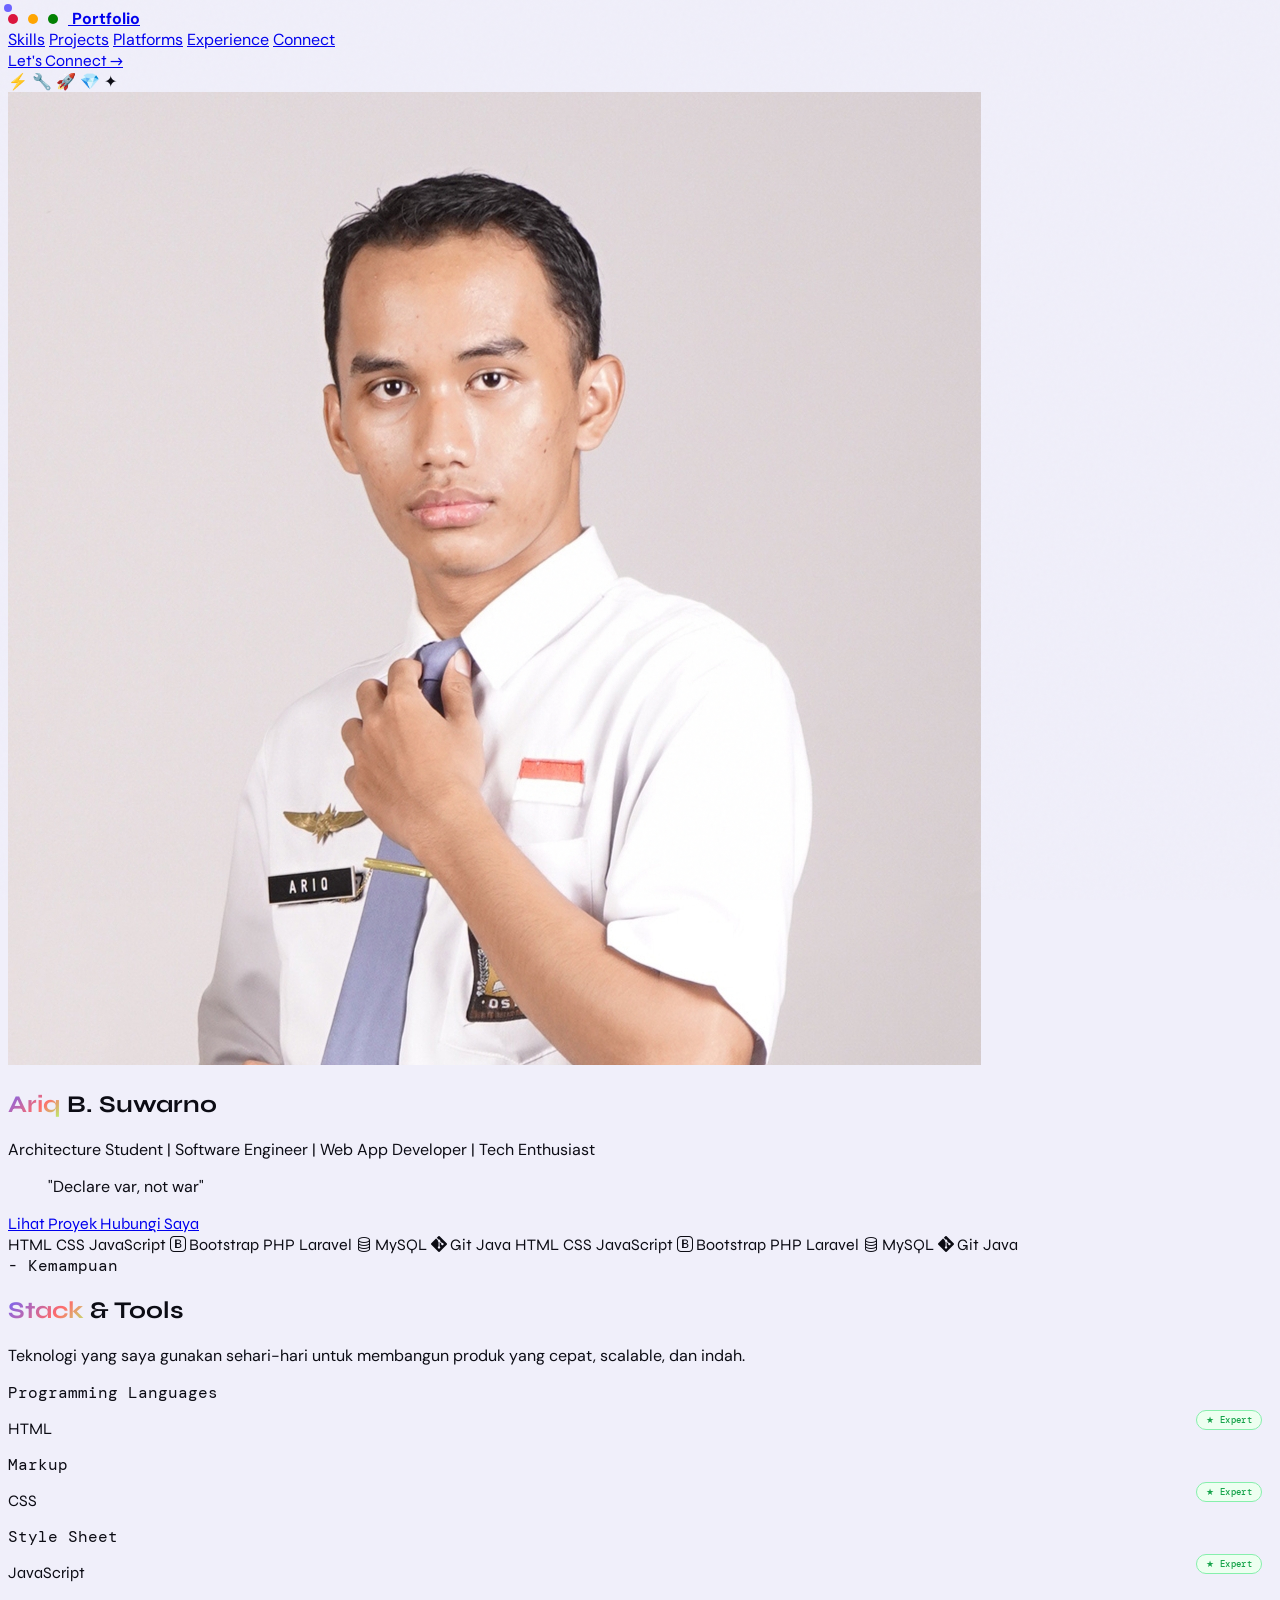
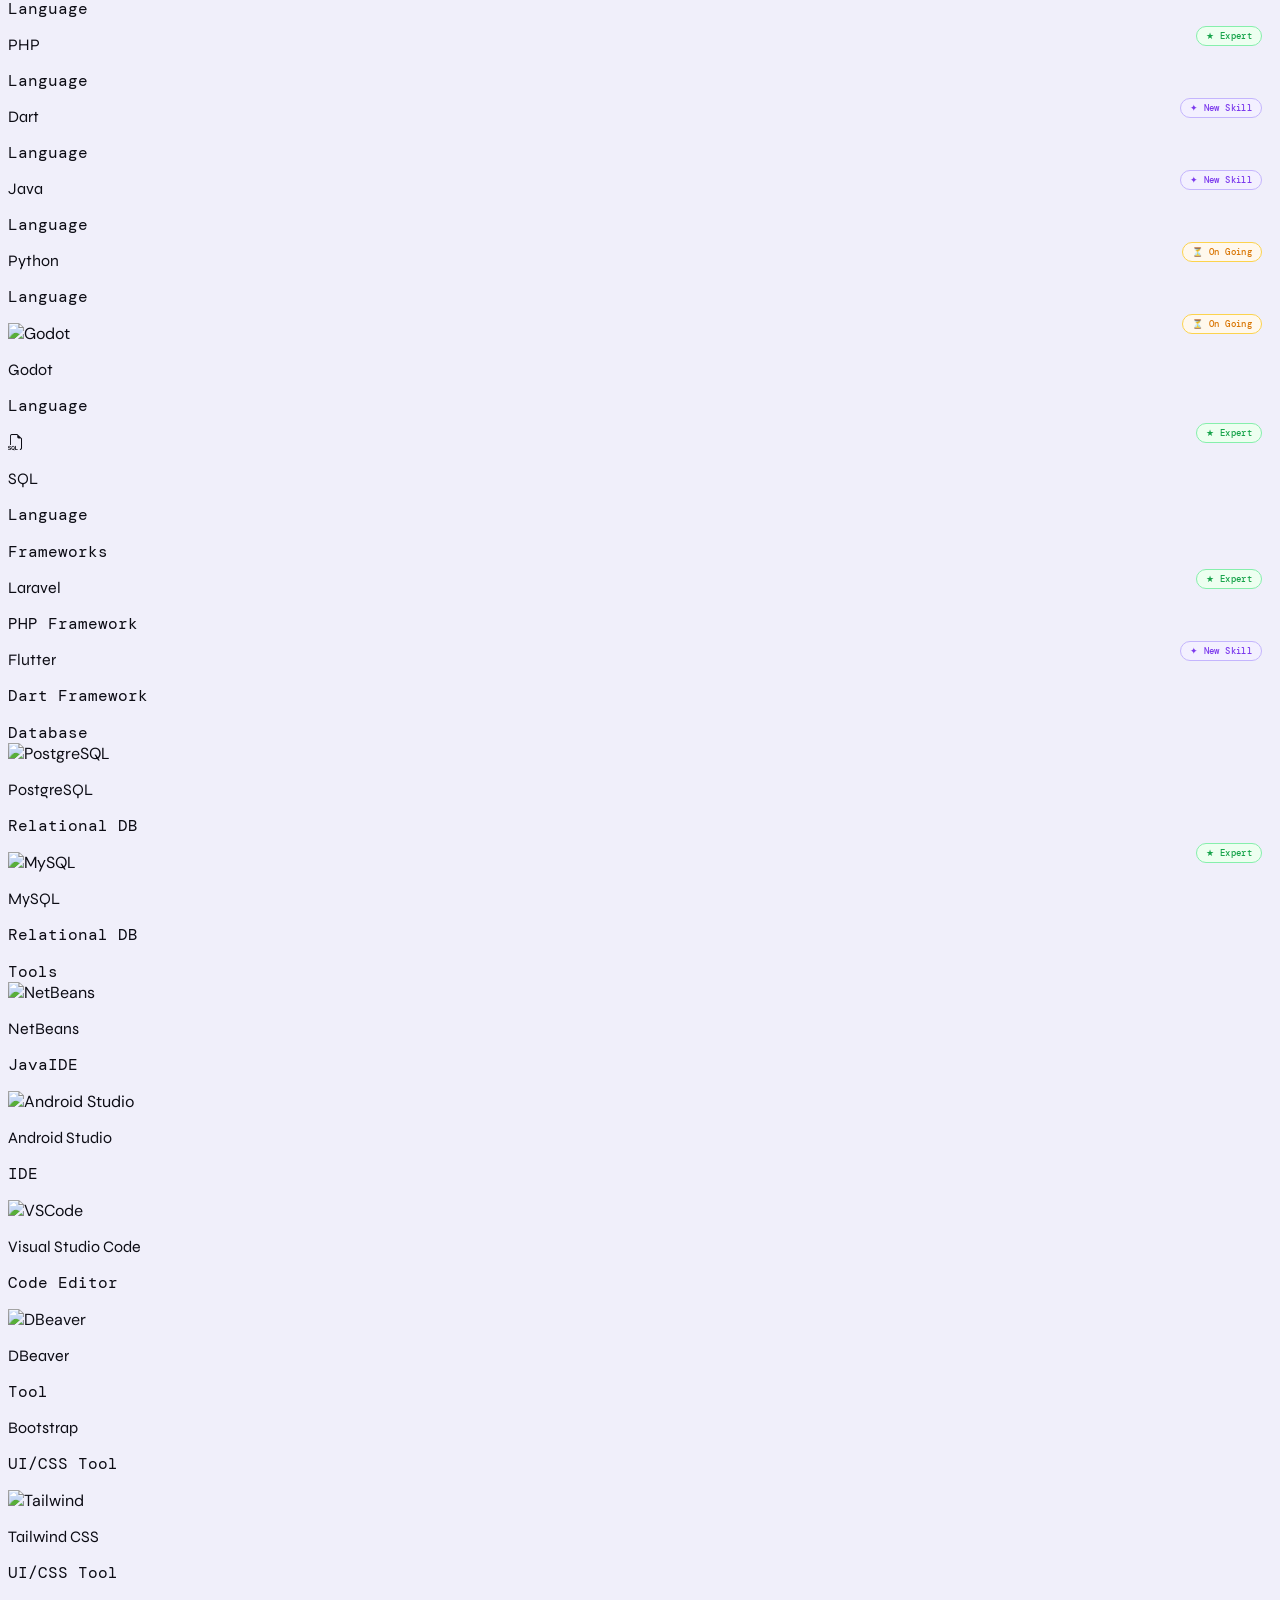
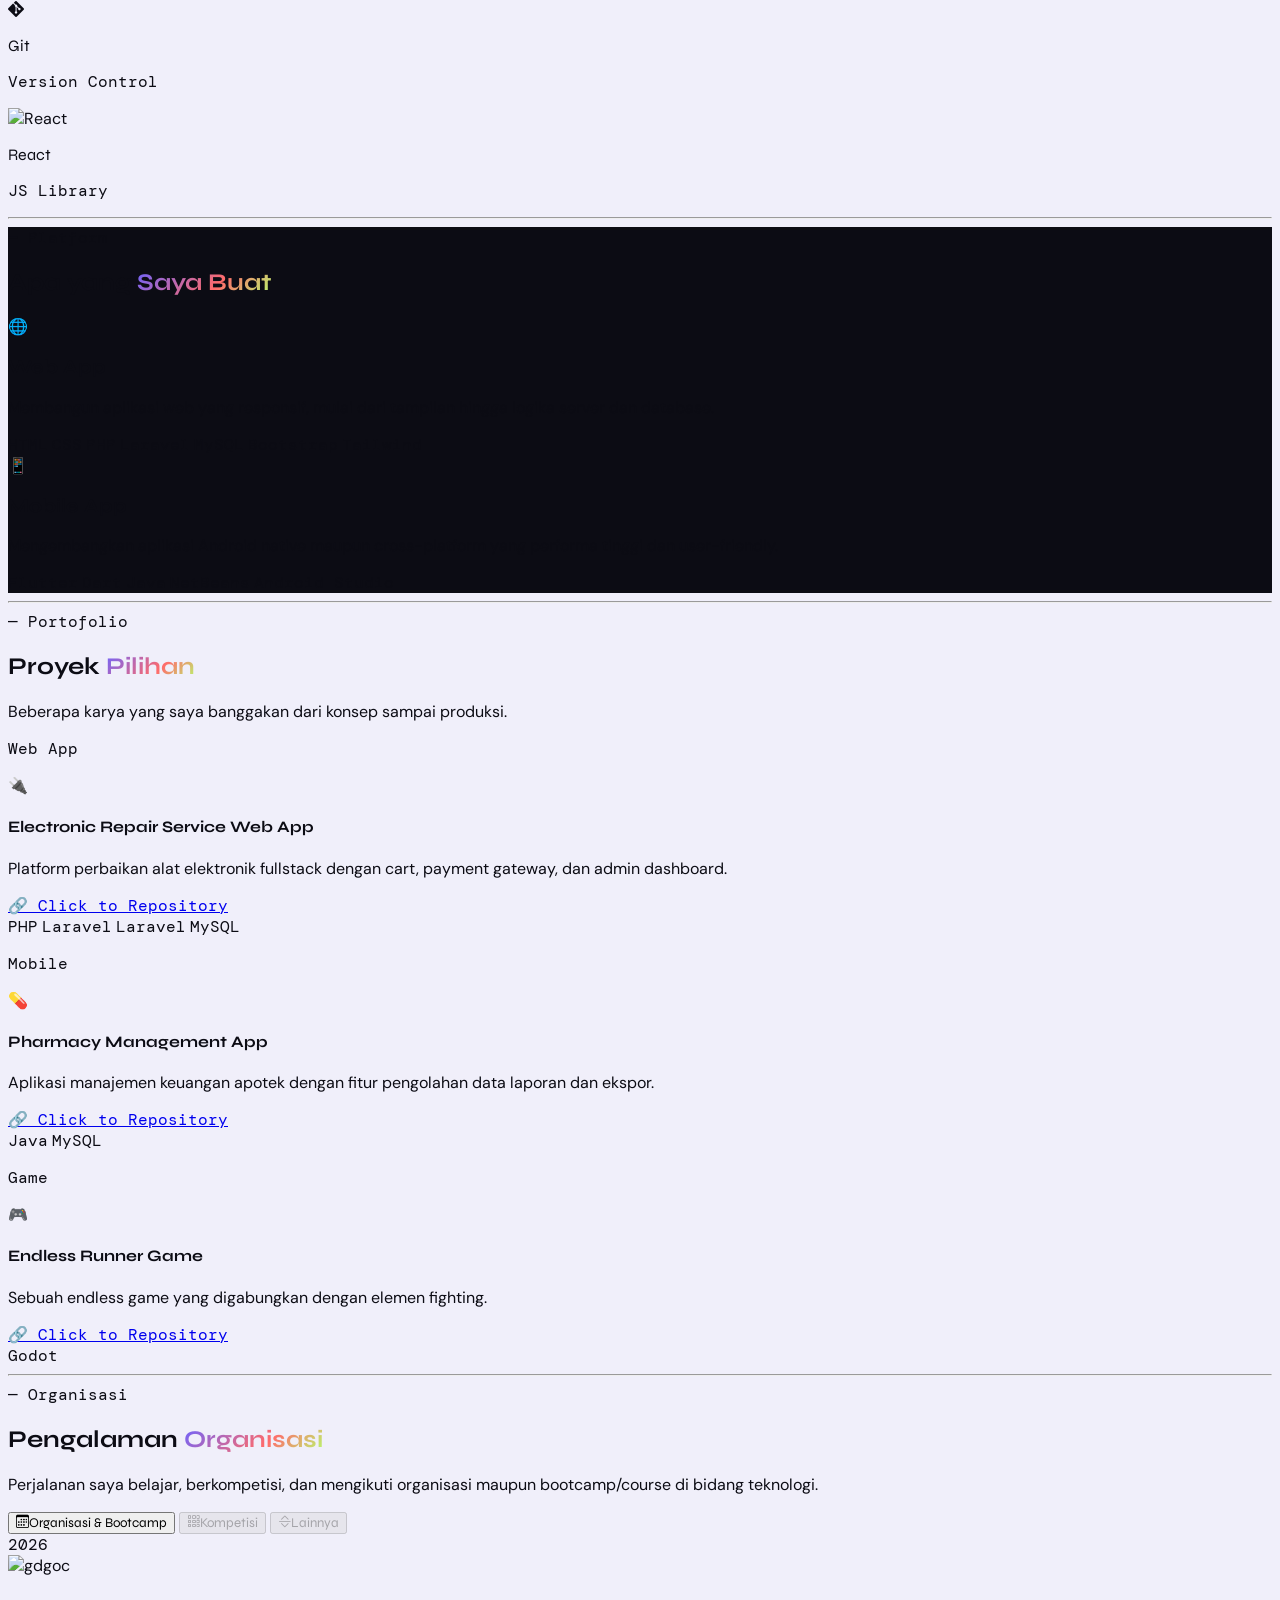
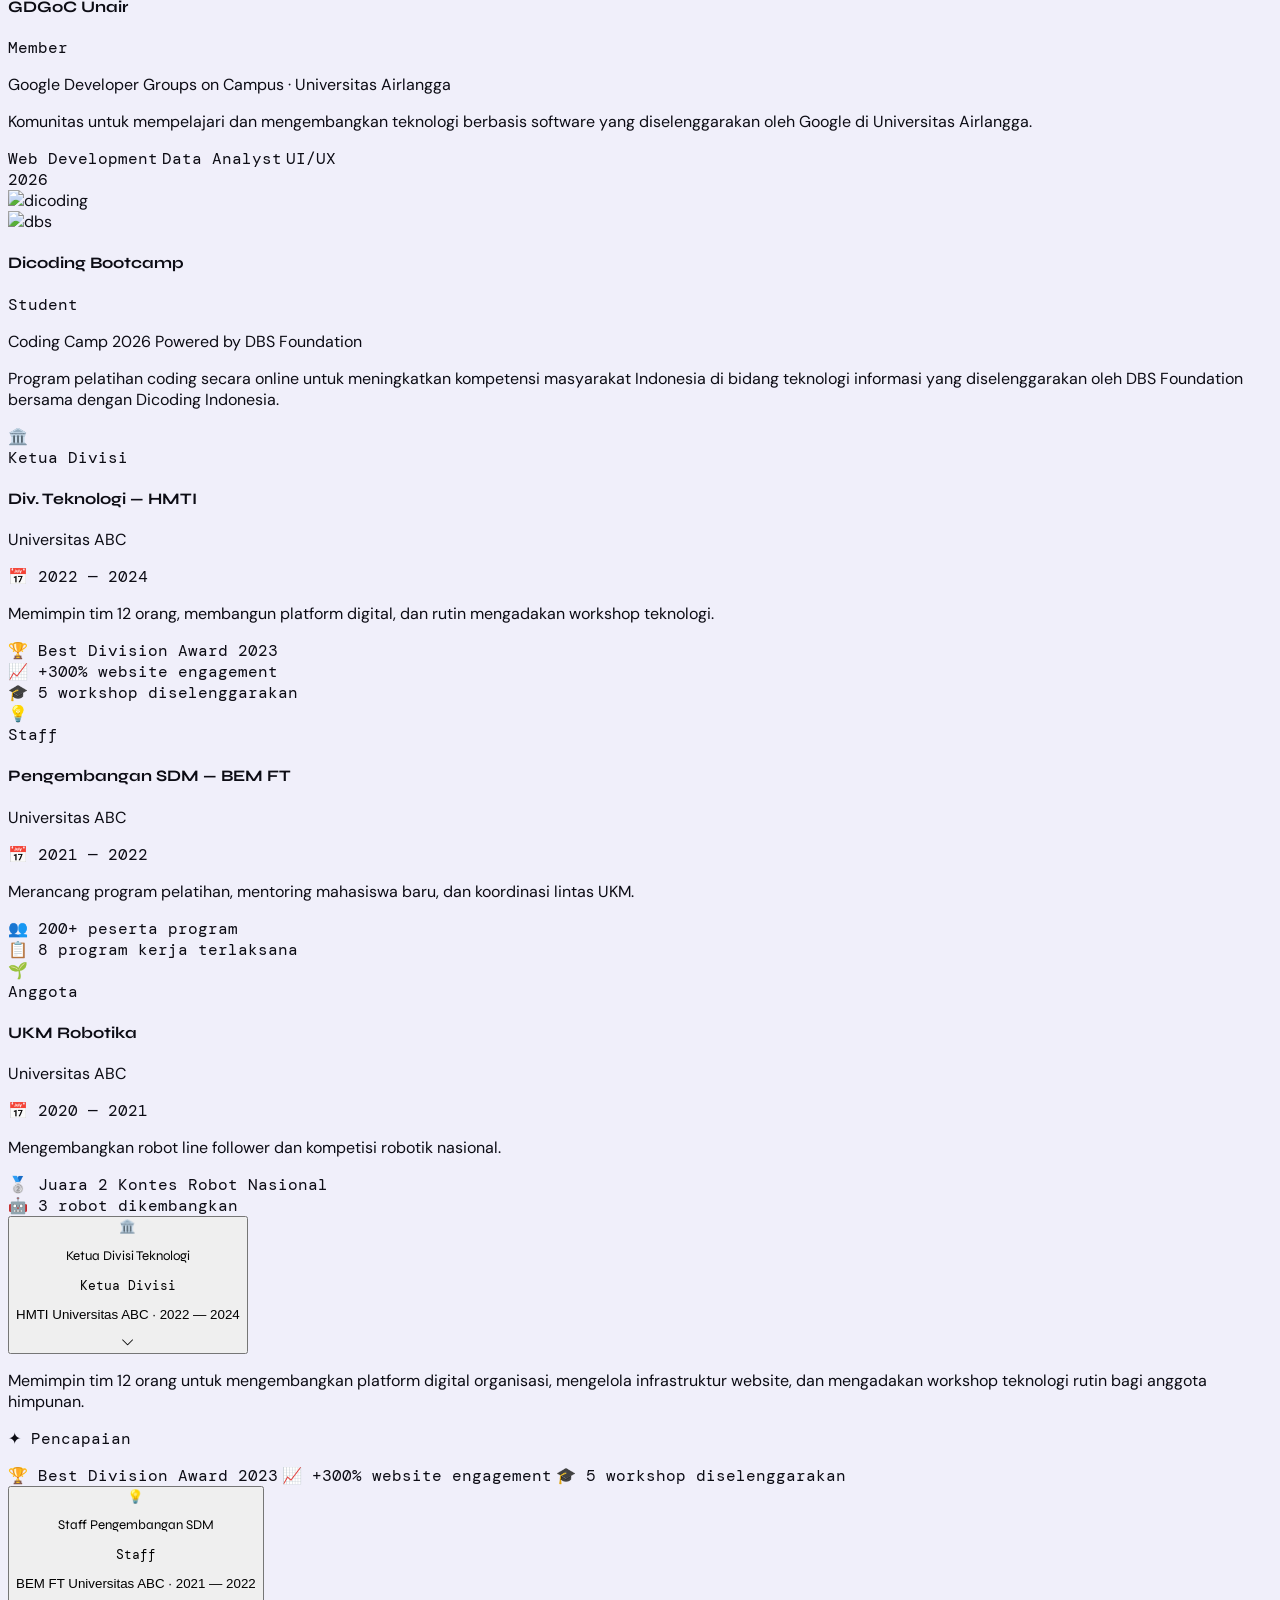
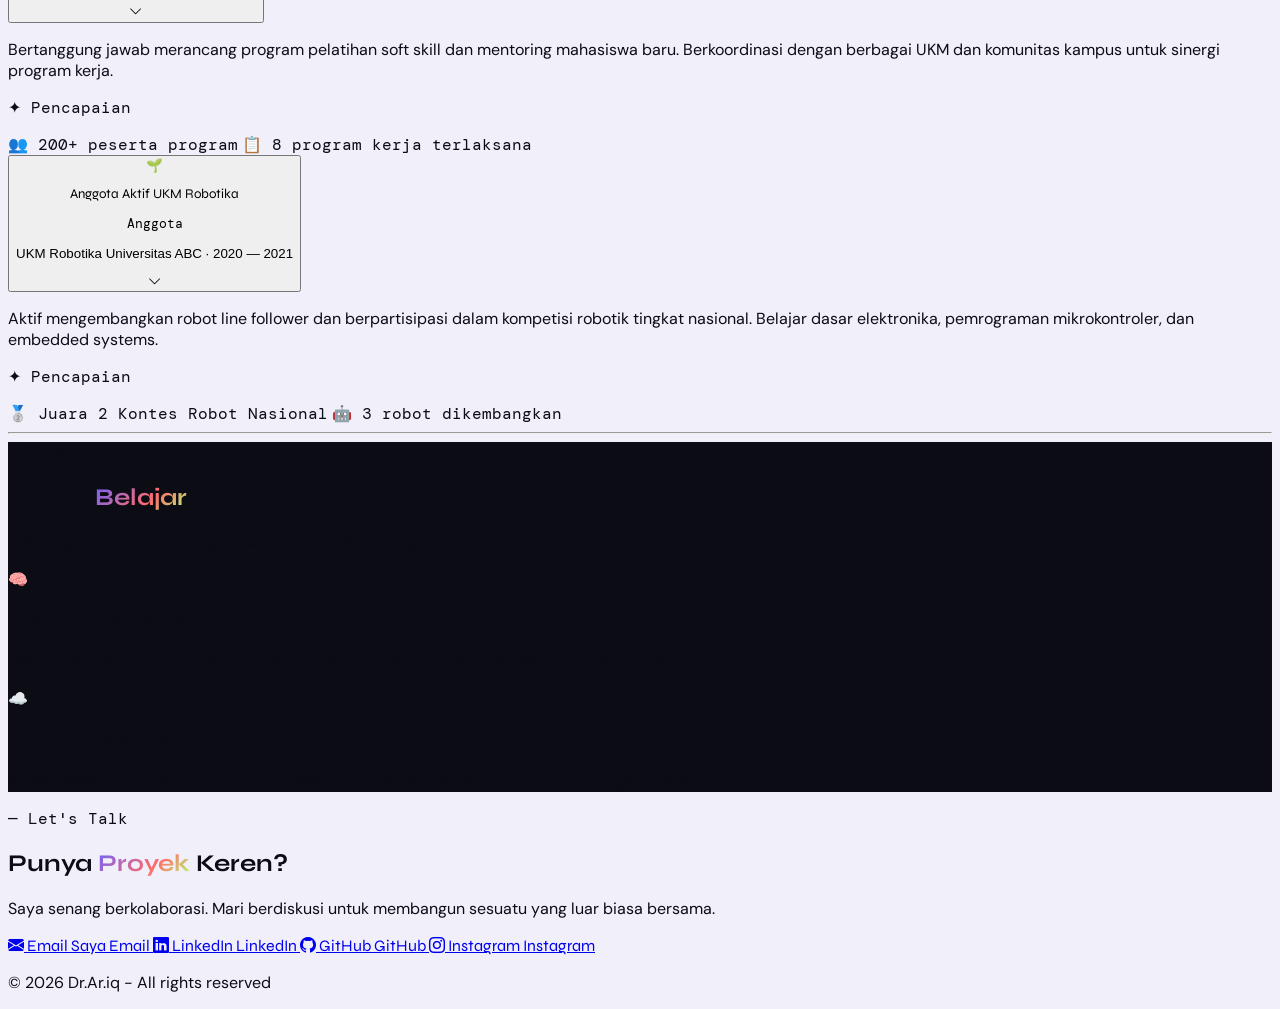
==== commit 60c2e1f1: "penambahan tech stack react library" ====
--- a/index.html
+++ b/index.html
@@ -551,6 +551,12 @@
         <i class="bi bi-git text-orange text-2xl text-orange-500"></i>
         <div><p class="font-display font-700 text-sm">Git</p><p class="font-mono text-xs text-gray-400 mt-0.5">Version Control</p></div>
       </div>
+      <div class="skill-card flex items-center gap-3 bg-white border-2 border-mist-dark rounded-2xl px-5 py-4 shadow-sm hover:border-cyan-400 hover:bg-cyan-50 hover:shadow-cyan-100 hover:shadow-lg">
+        <img src="https://upload.wikimedia.org/wikipedia/commons/thumb/a/a7/React-icon.svg/3840px-React-icon.svg.png"
+        alt="React"
+        class="w-7 h-7 object-contain">
+        <div><p class="font-display font-700 text-sm">React</p><p class="font-mono text-xs text-gray-400 mt-0.5">JS Library</p></div>
+      </div>
     </div>
     </div>
   </div>
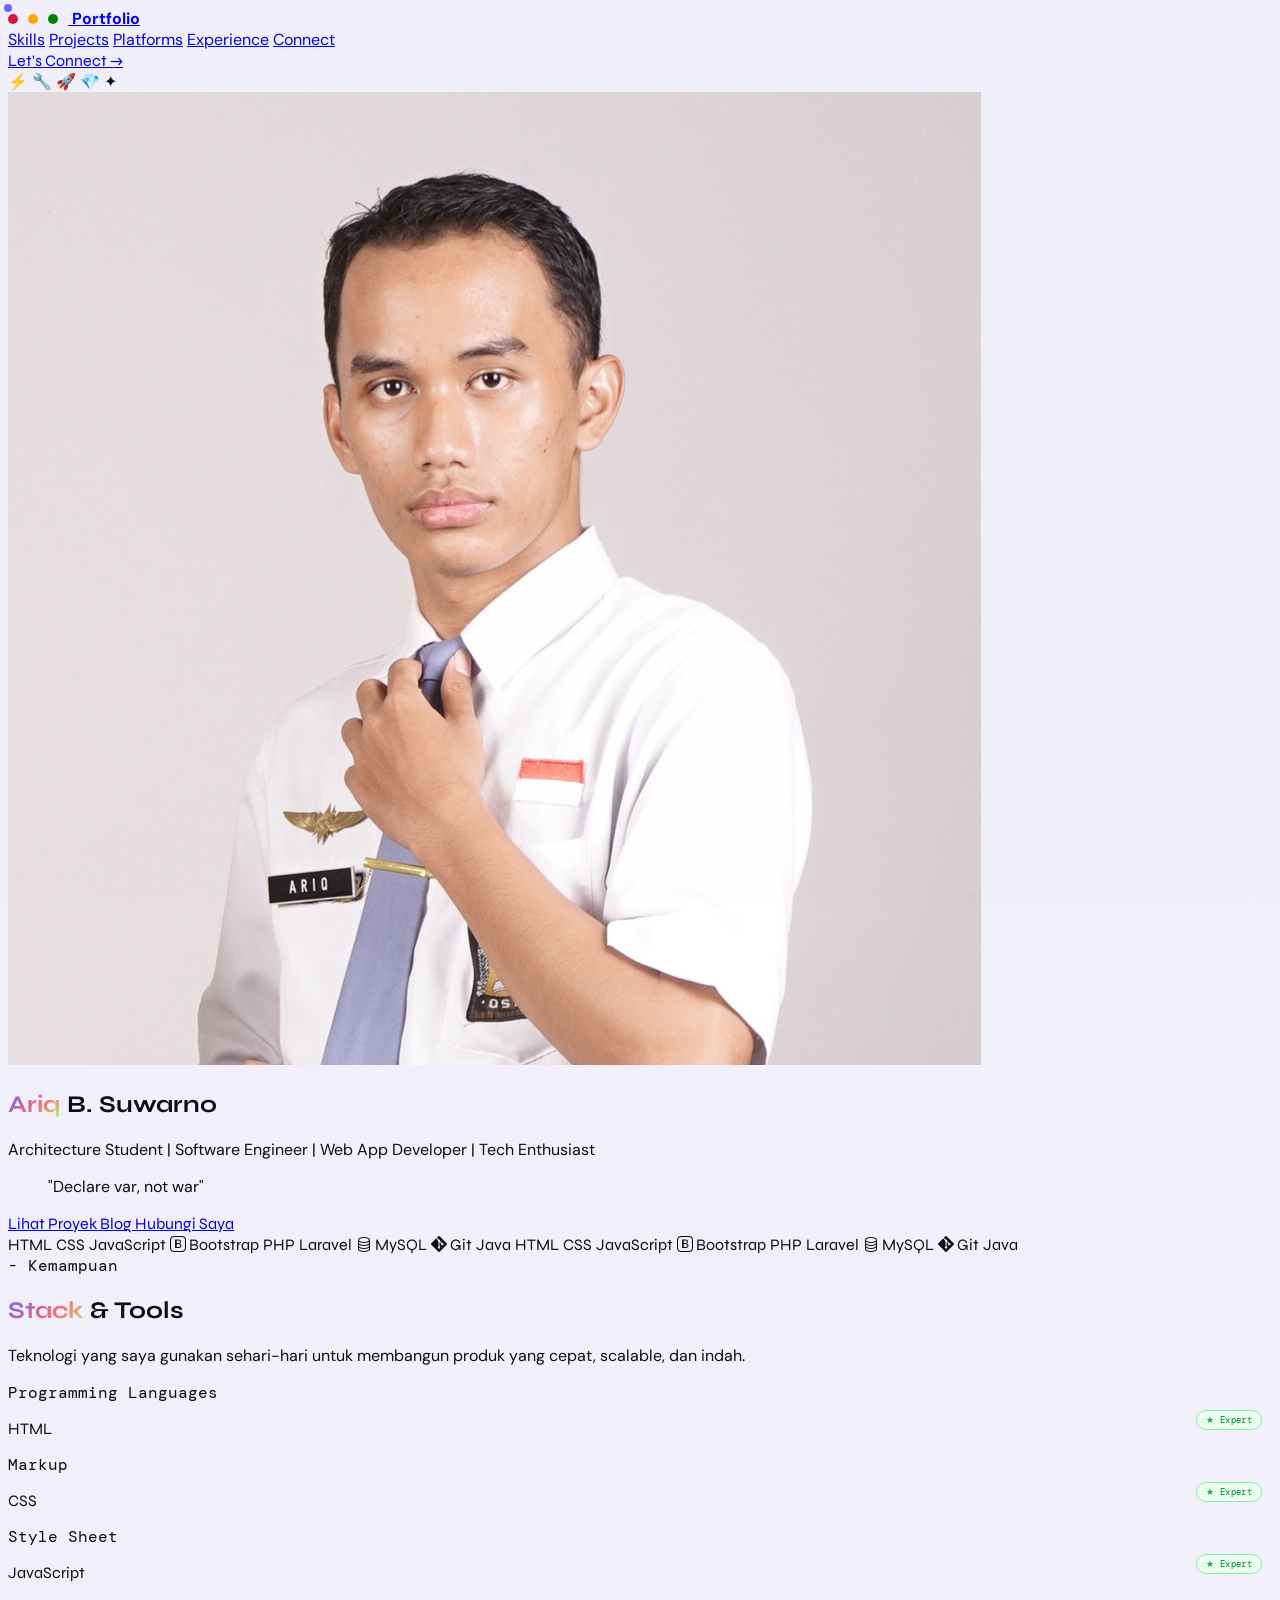
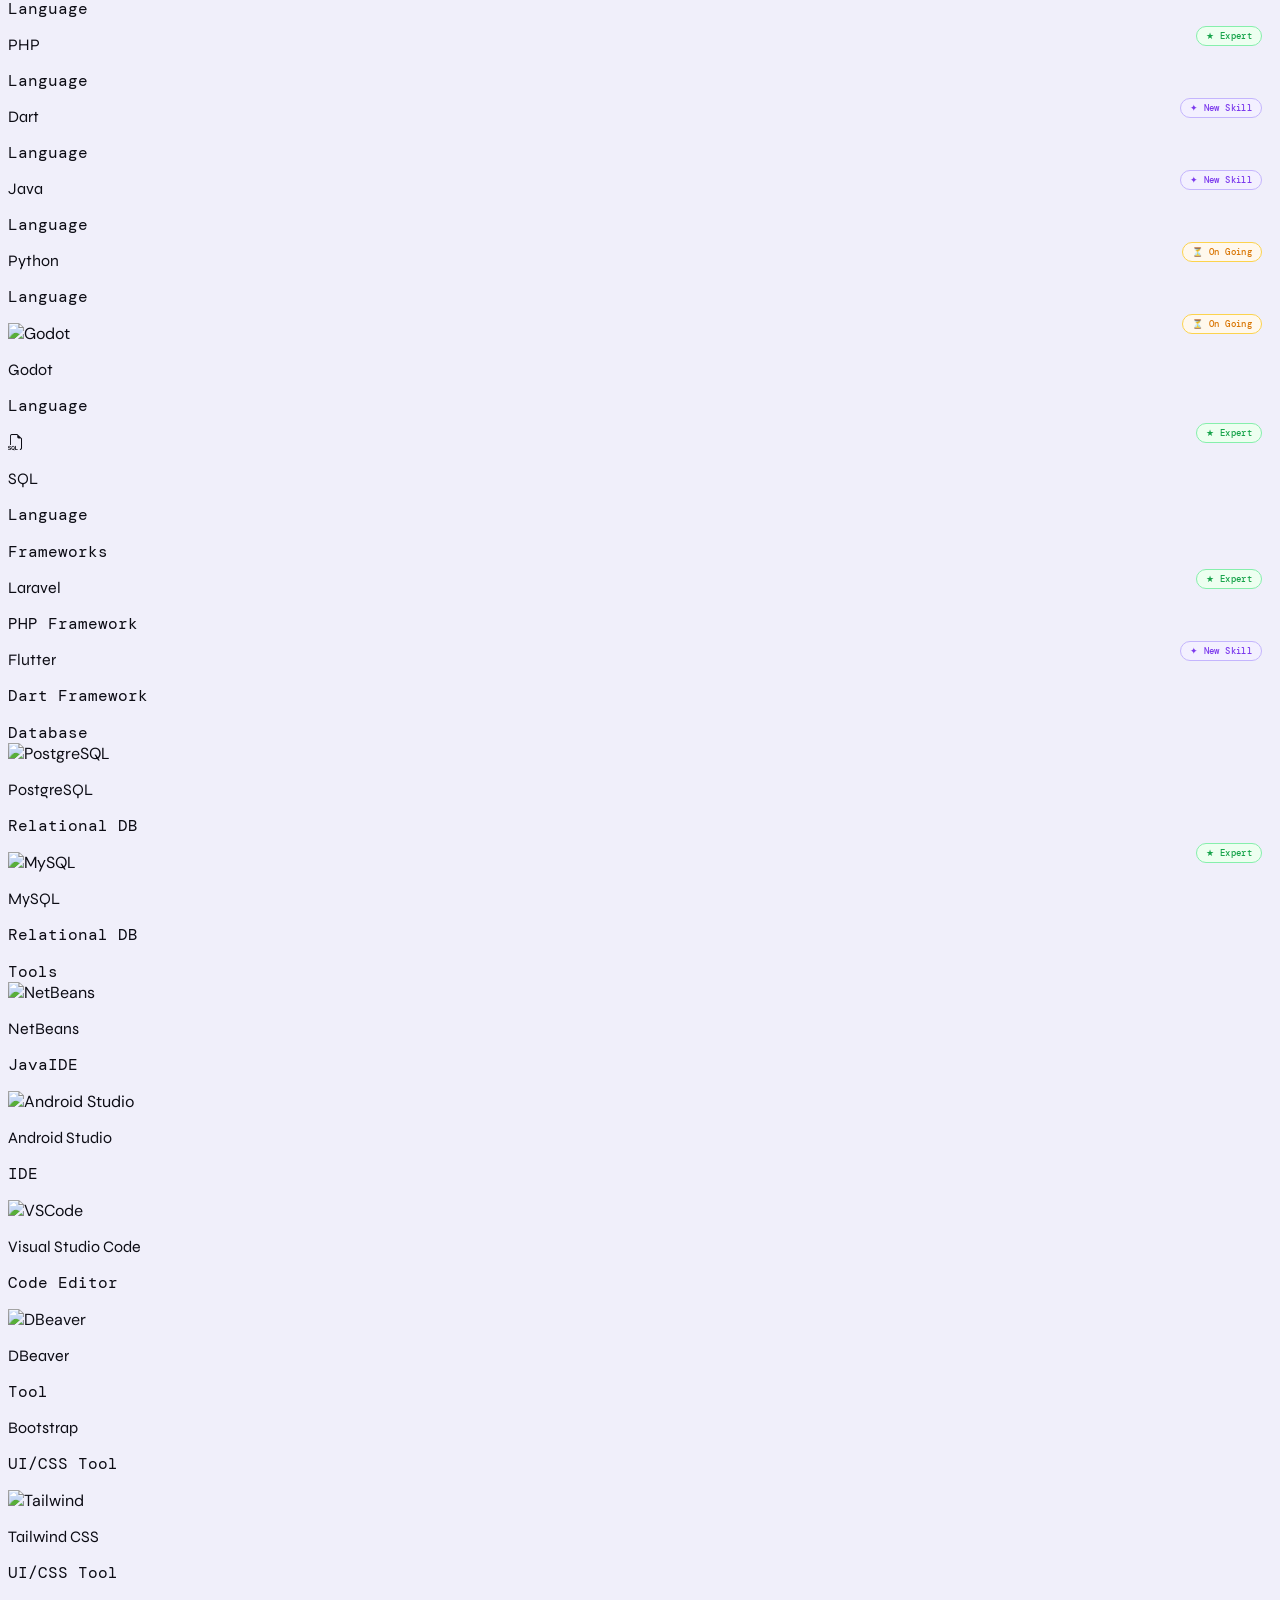
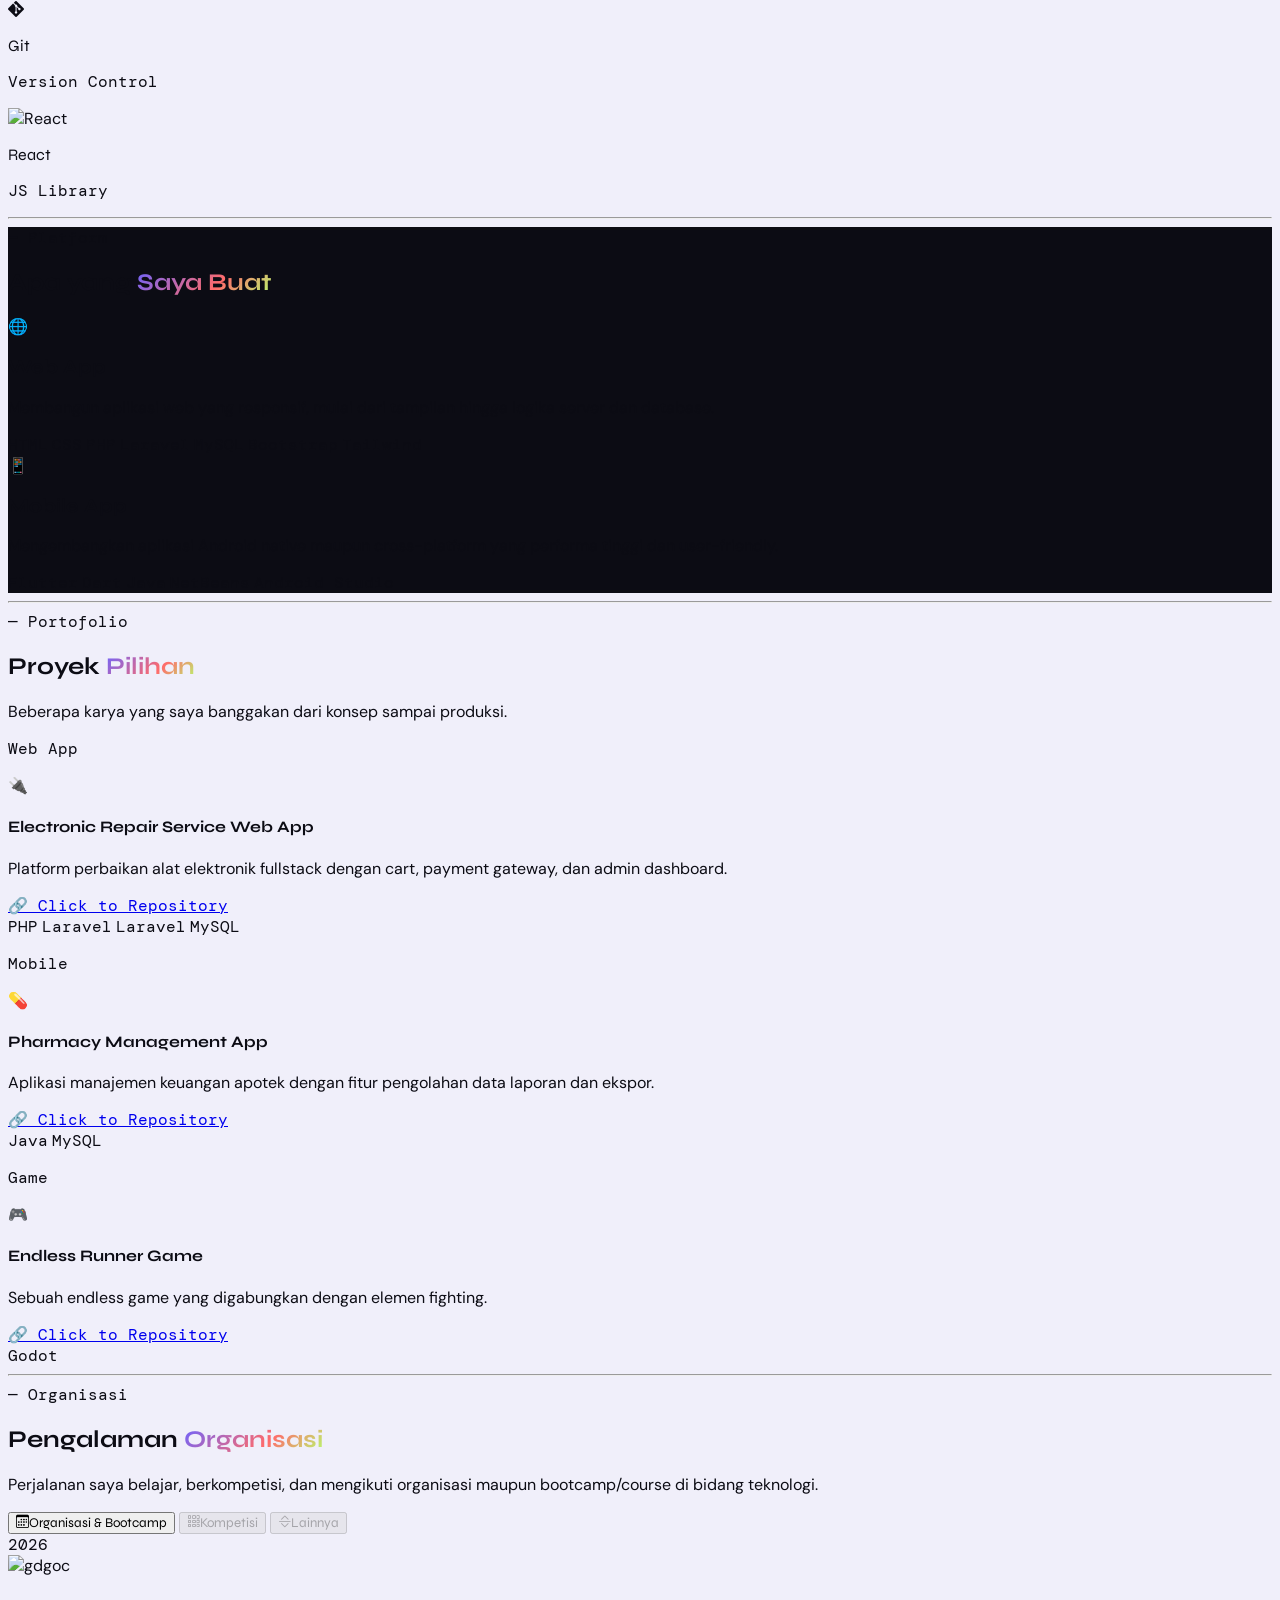
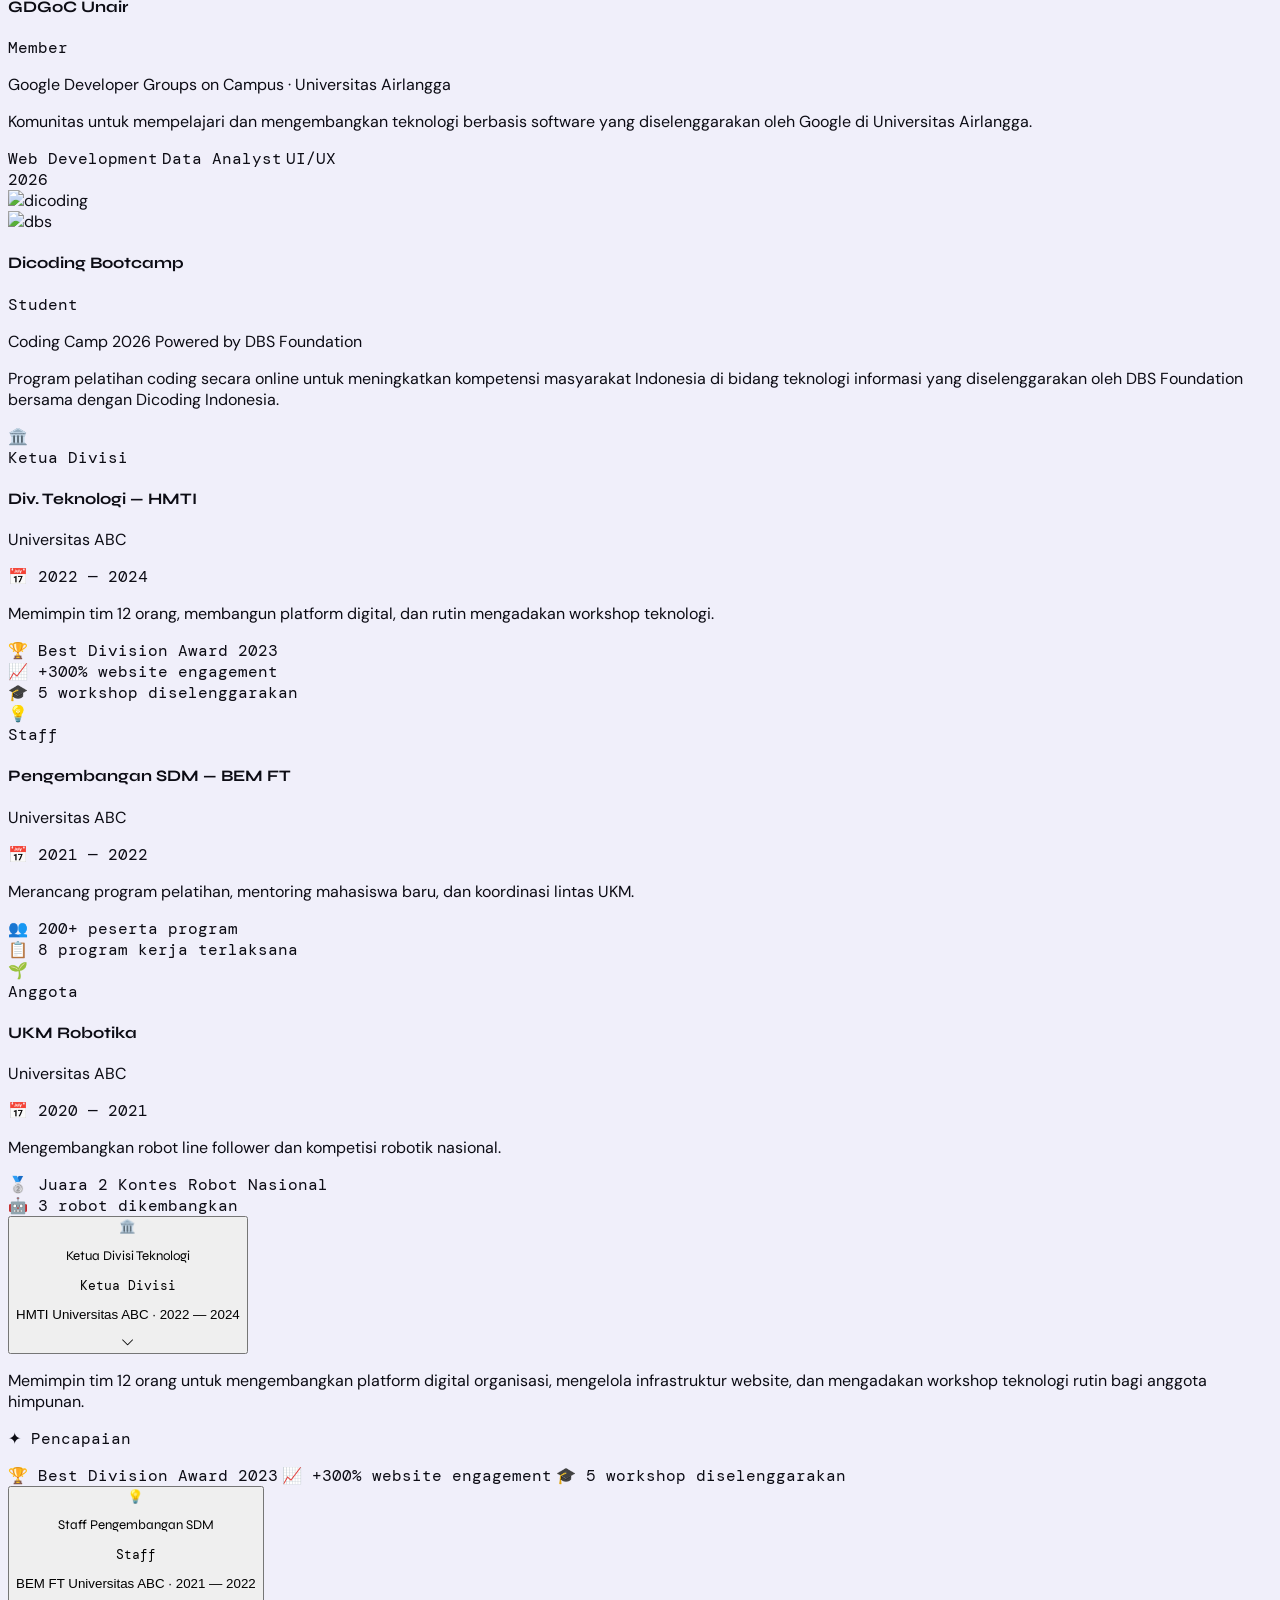
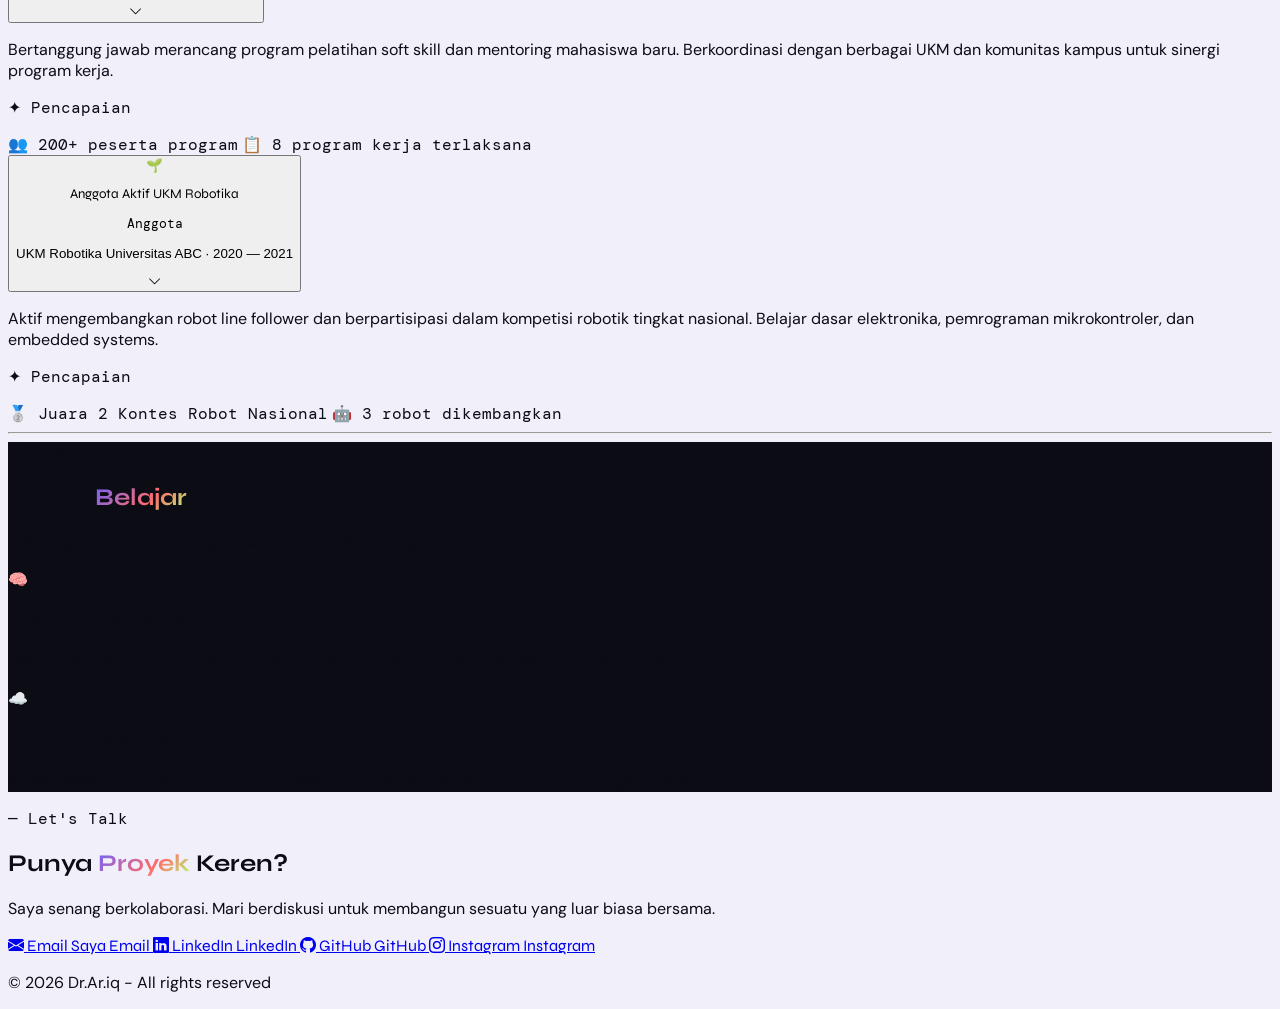
==== commit 47819a35: "update fitur terbaru" ====
--- a/index.html
+++ b/index.html
@@ -290,6 +290,9 @@
       <a href="#projects" class="bg-ink text-mist font-display font-700 text-sm px-8 py-4 rounded-full hover:bg-accent transition-all duration-250 hover:-translate-y-1 shadow-lg hover:shadow-accent/30 nav-link">
         Lihat Proyek
       </a>
+      <a href="https://ariqspace.my.id/blog" class="bg-white text-ink font-display font-600 text-sm px-8 py-4 rounded-full border-2 border-mist-dark hover:border-accent hover:text-accent transition-all duration-250 nav-link">
+        Blog
+      </a>
       <a href="#connect" class="bg-white text-ink font-display font-600 text-sm px-8 py-4 rounded-full border-2 border-mist-dark hover:border-accent hover:text-accent transition-all duration-250 nav-link">
         Hubungi Saya
       </a>
@@ -1239,7 +1242,37 @@
     });
   });
   
-  
+  // Blokir keyboard shortcut
+  document.addEventListener('keydown', function(e) {
+    // Ctrl+U (view source)
+    if (e.ctrlKey && e.key === 'u') {
+      e.preventDefault();
+      return false;
+    }
+    // Ctrl+Shift+I / Ctrl+Shift+J (DevTools)
+    if (e.ctrlKey && e.shiftKey && 
+        (e.key === 'i' || e.key === 'I' || 
+        e.key === 'j' || e.key === 'J')) {
+      e.preventDefault();
+      return false;
+    }
+    // F12
+    if (e.key === 'F12') {
+      e.preventDefault();
+      return false;
+    }
+    // Ctrl+S (save page)
+    if (e.ctrlKey && e.key === 's') {
+      e.preventDefault();
+      return false;
+    }
+  });
+
+  // Blokir klik kanan
+  document.addEventListener('contextmenu', function(e) {
+    e.preventDefault();
+    return false;
+  });
 </script>
 </body>
 </html>
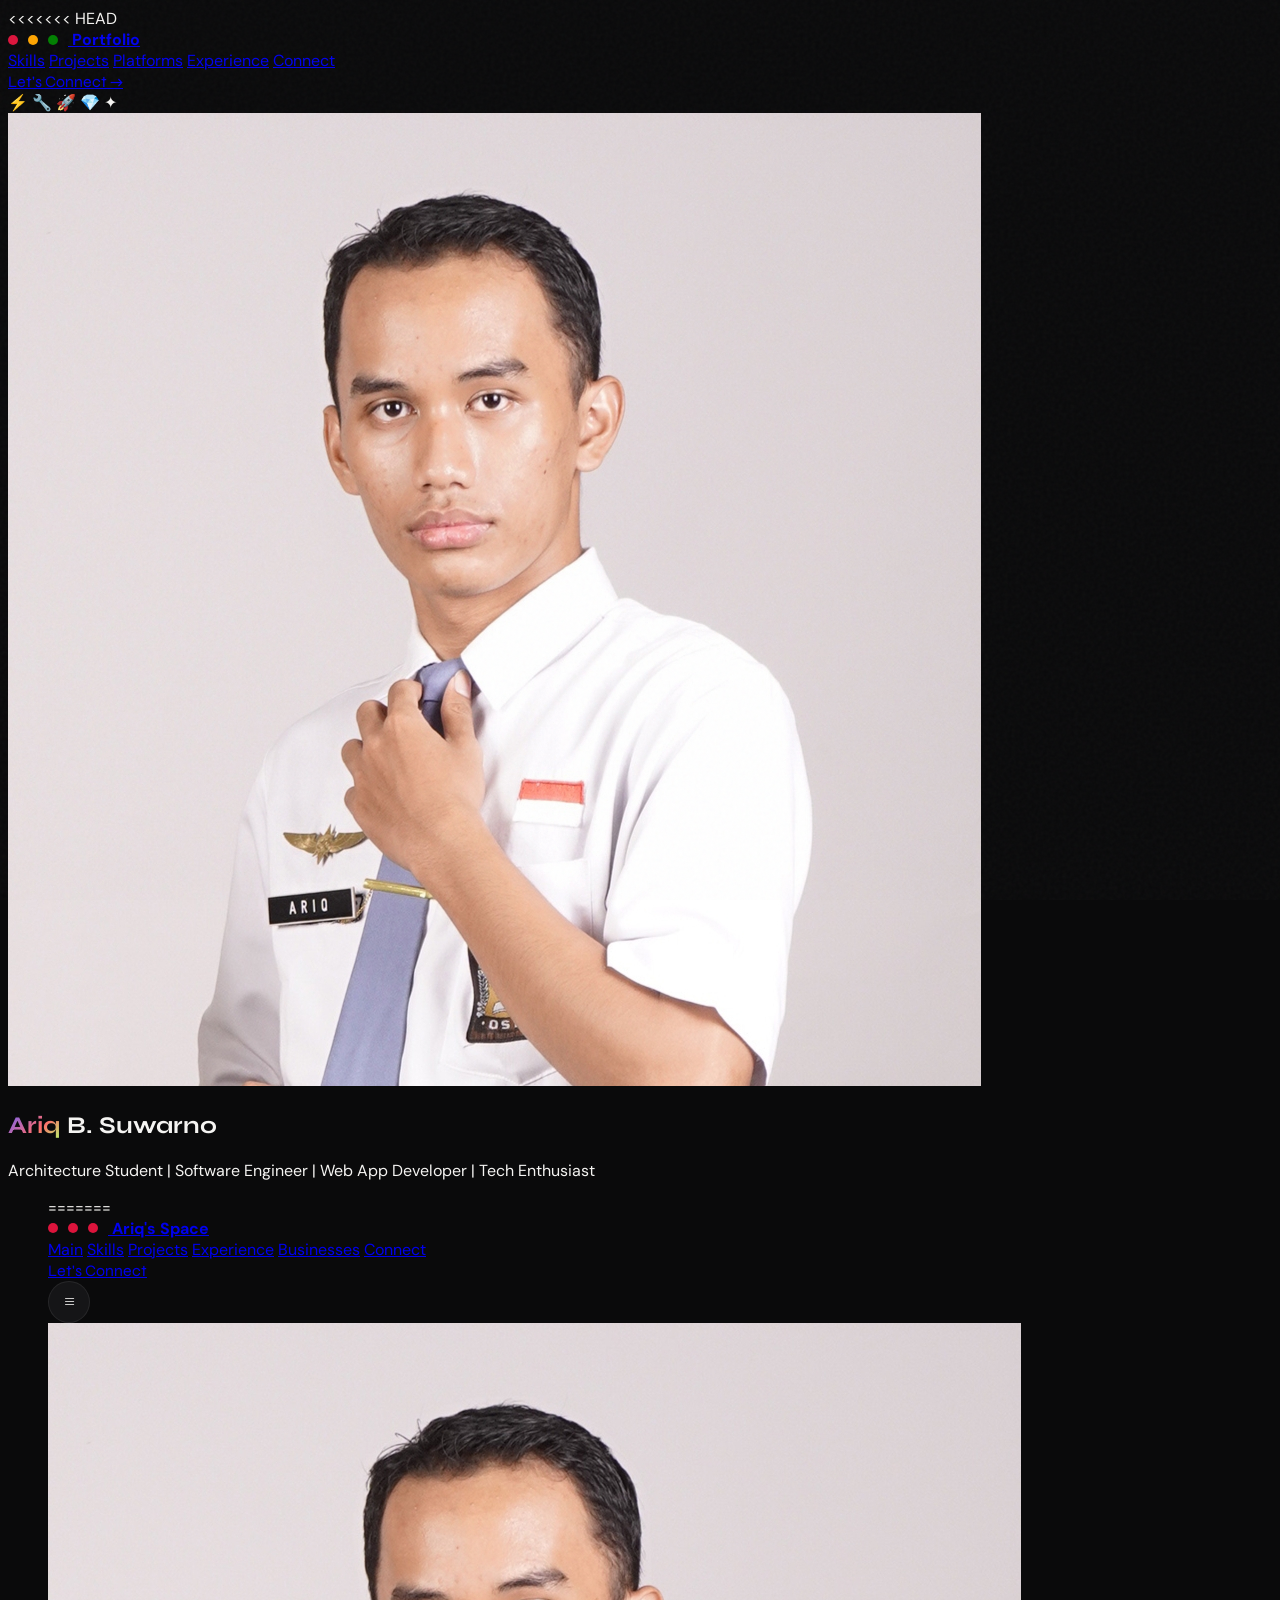
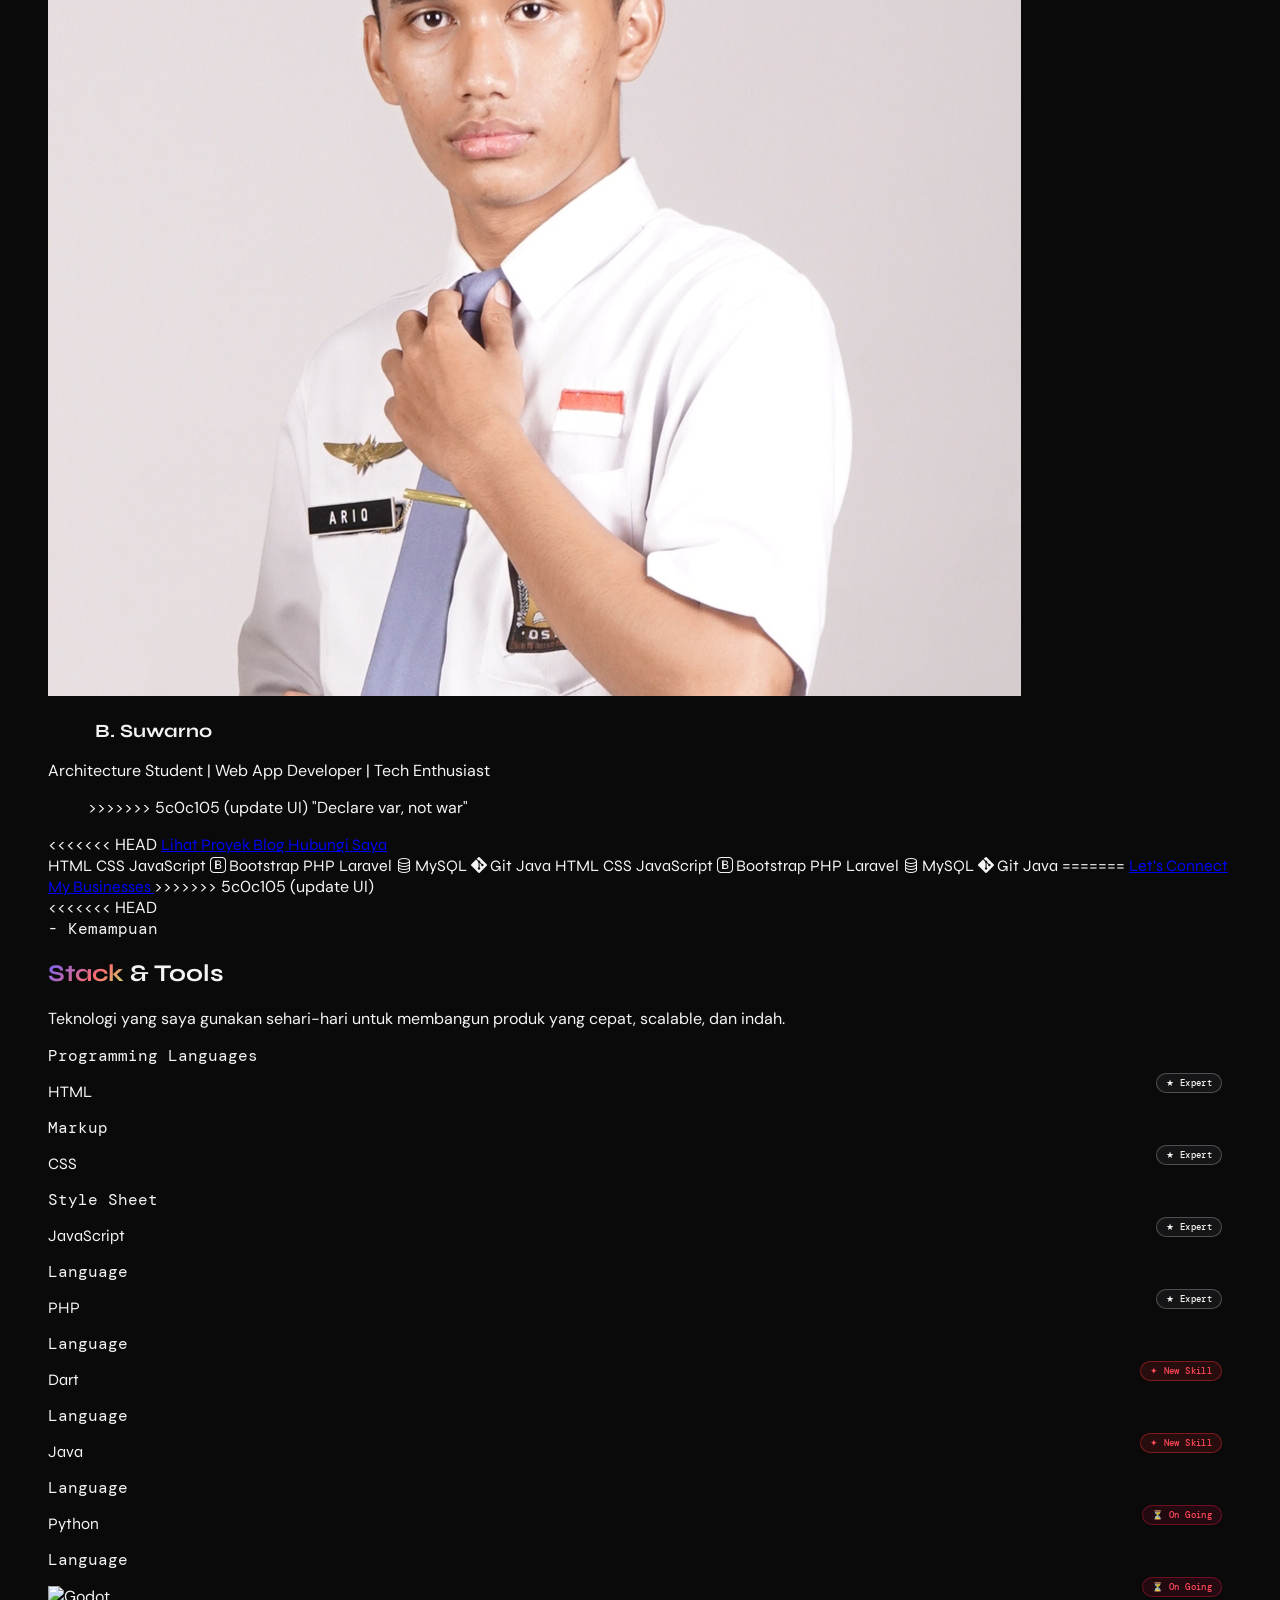
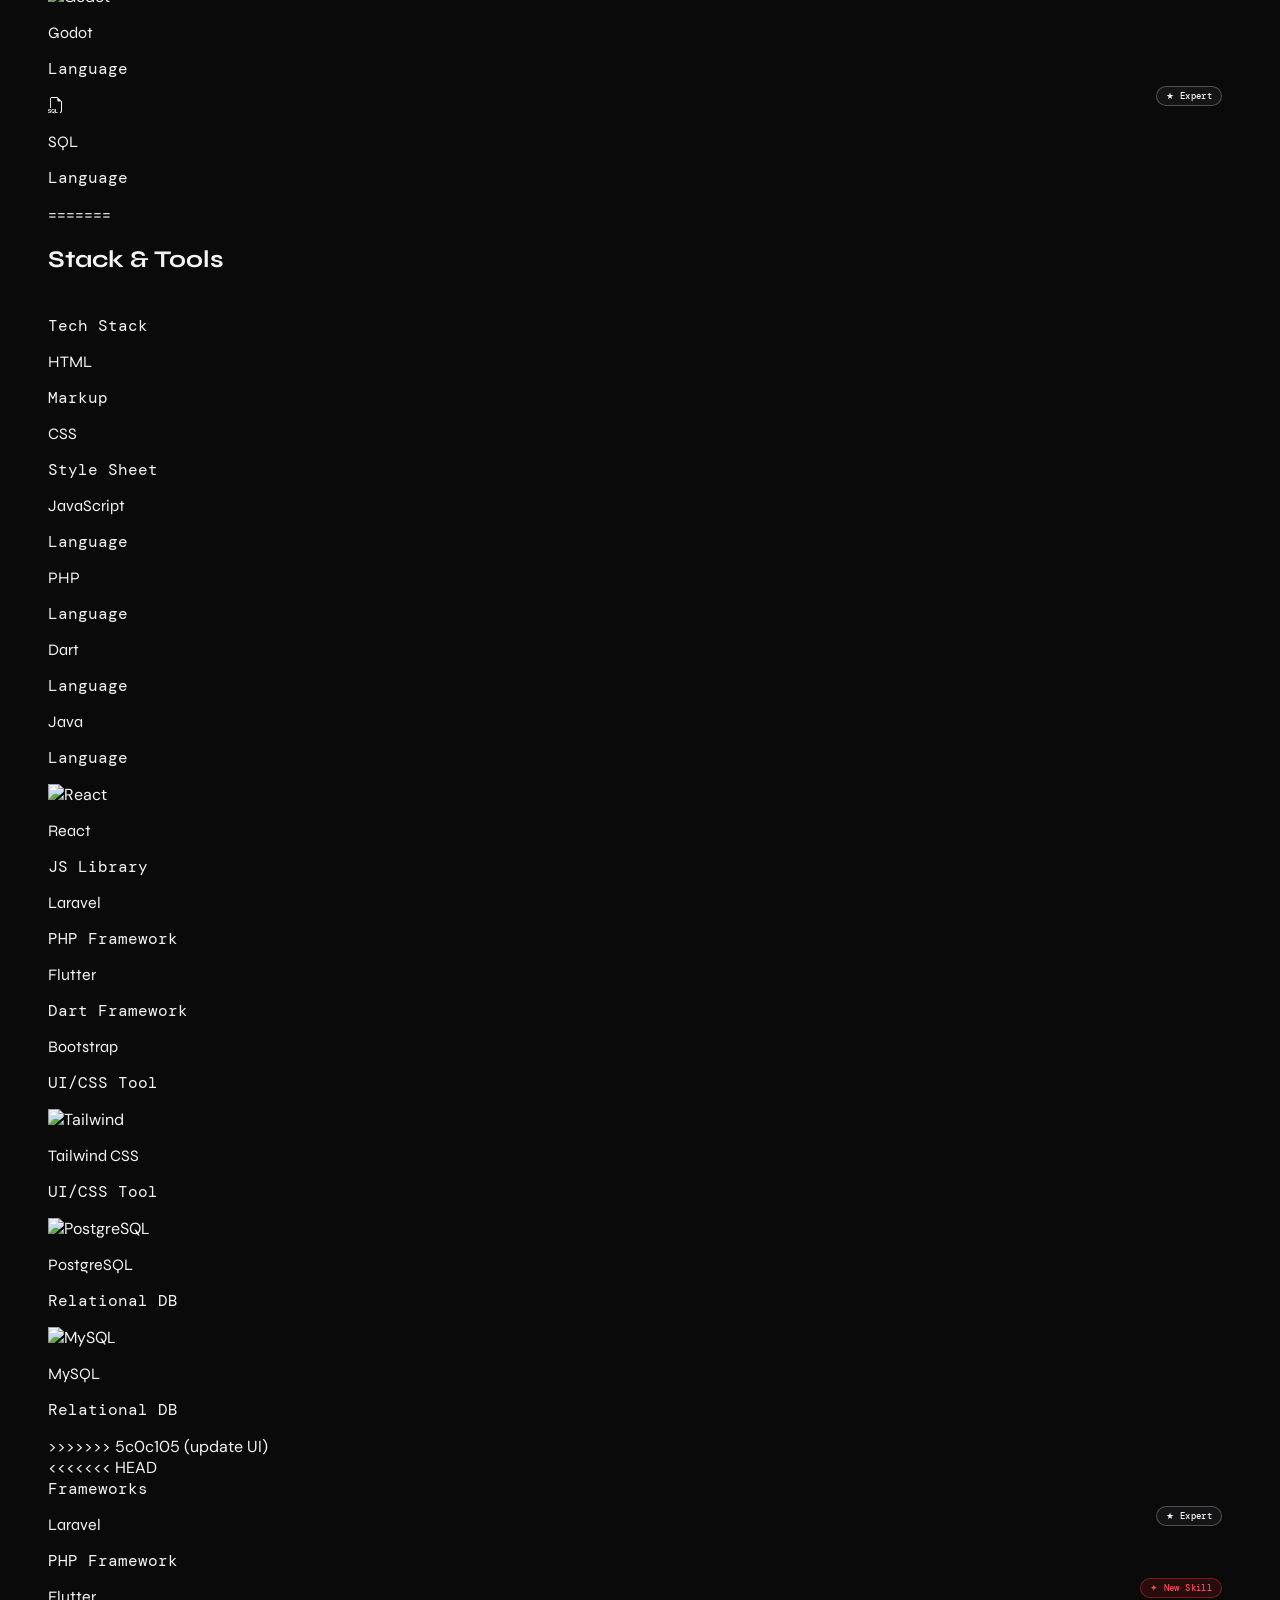
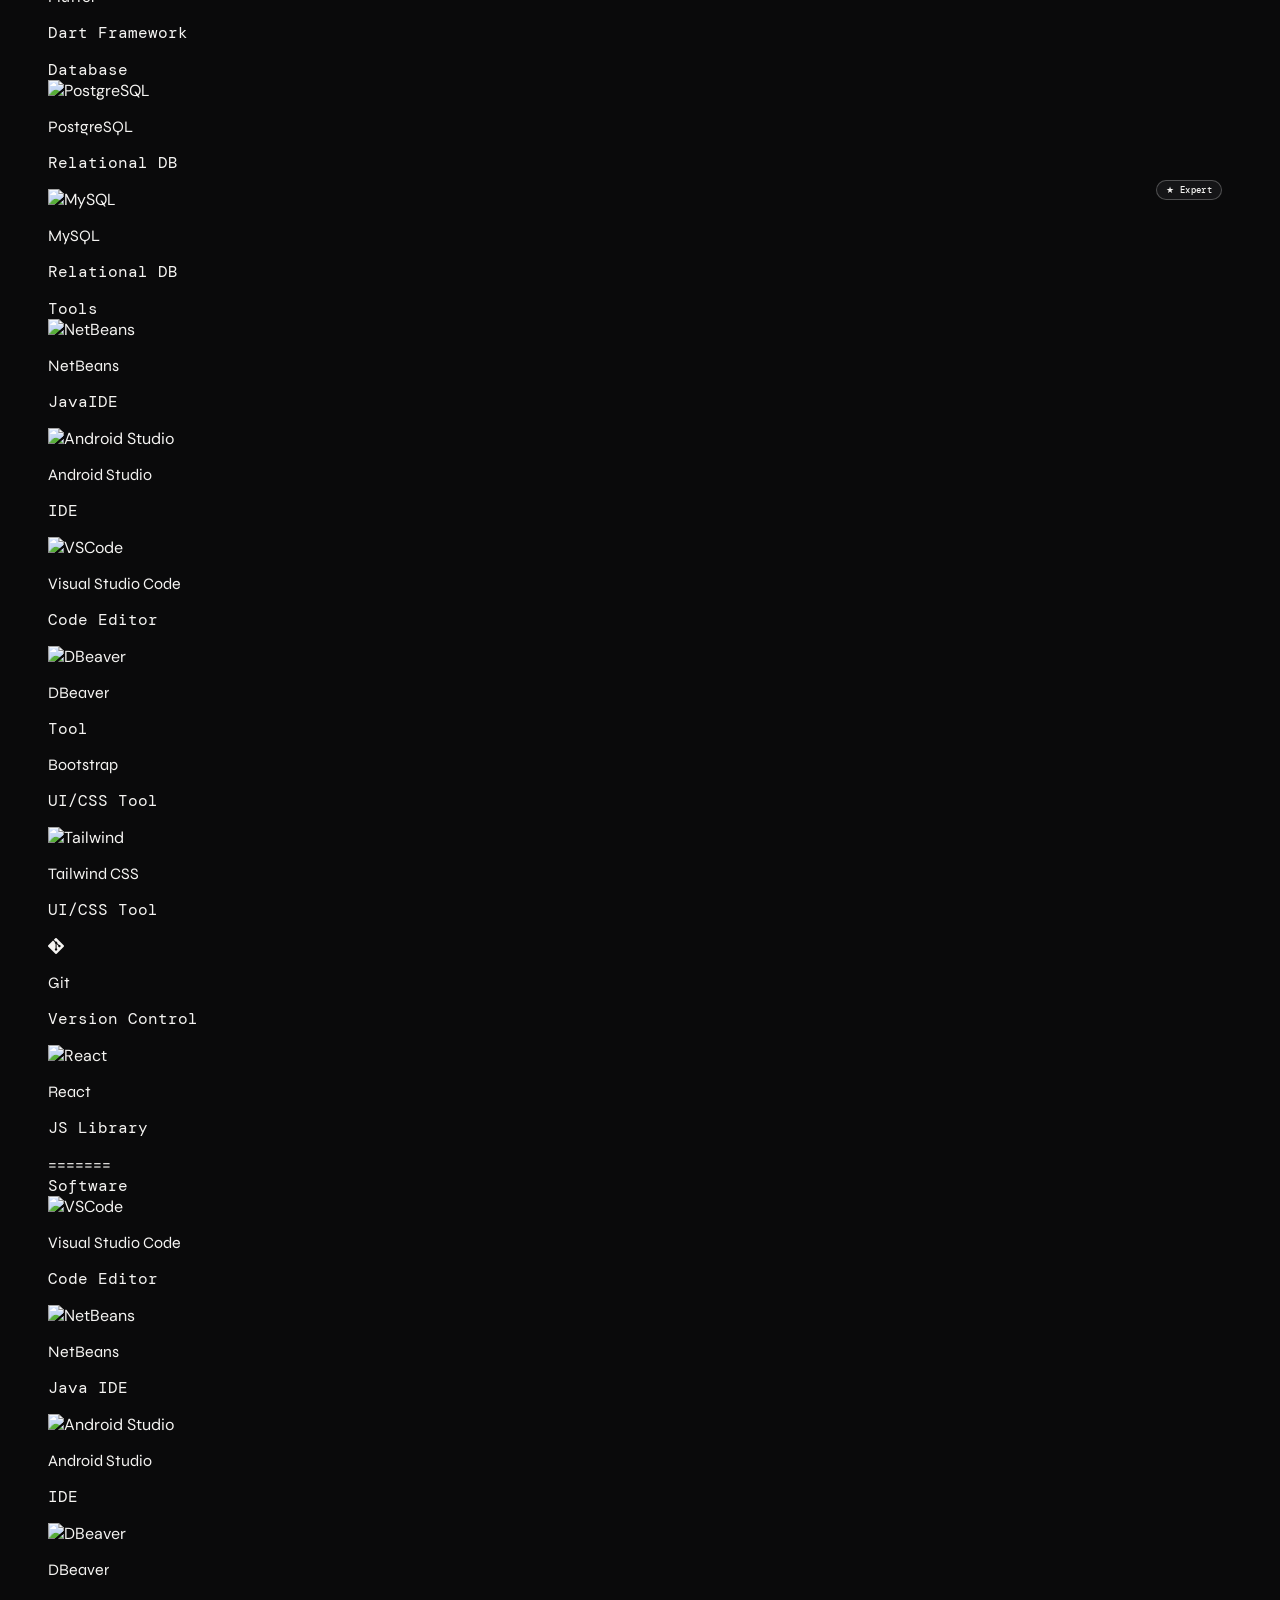
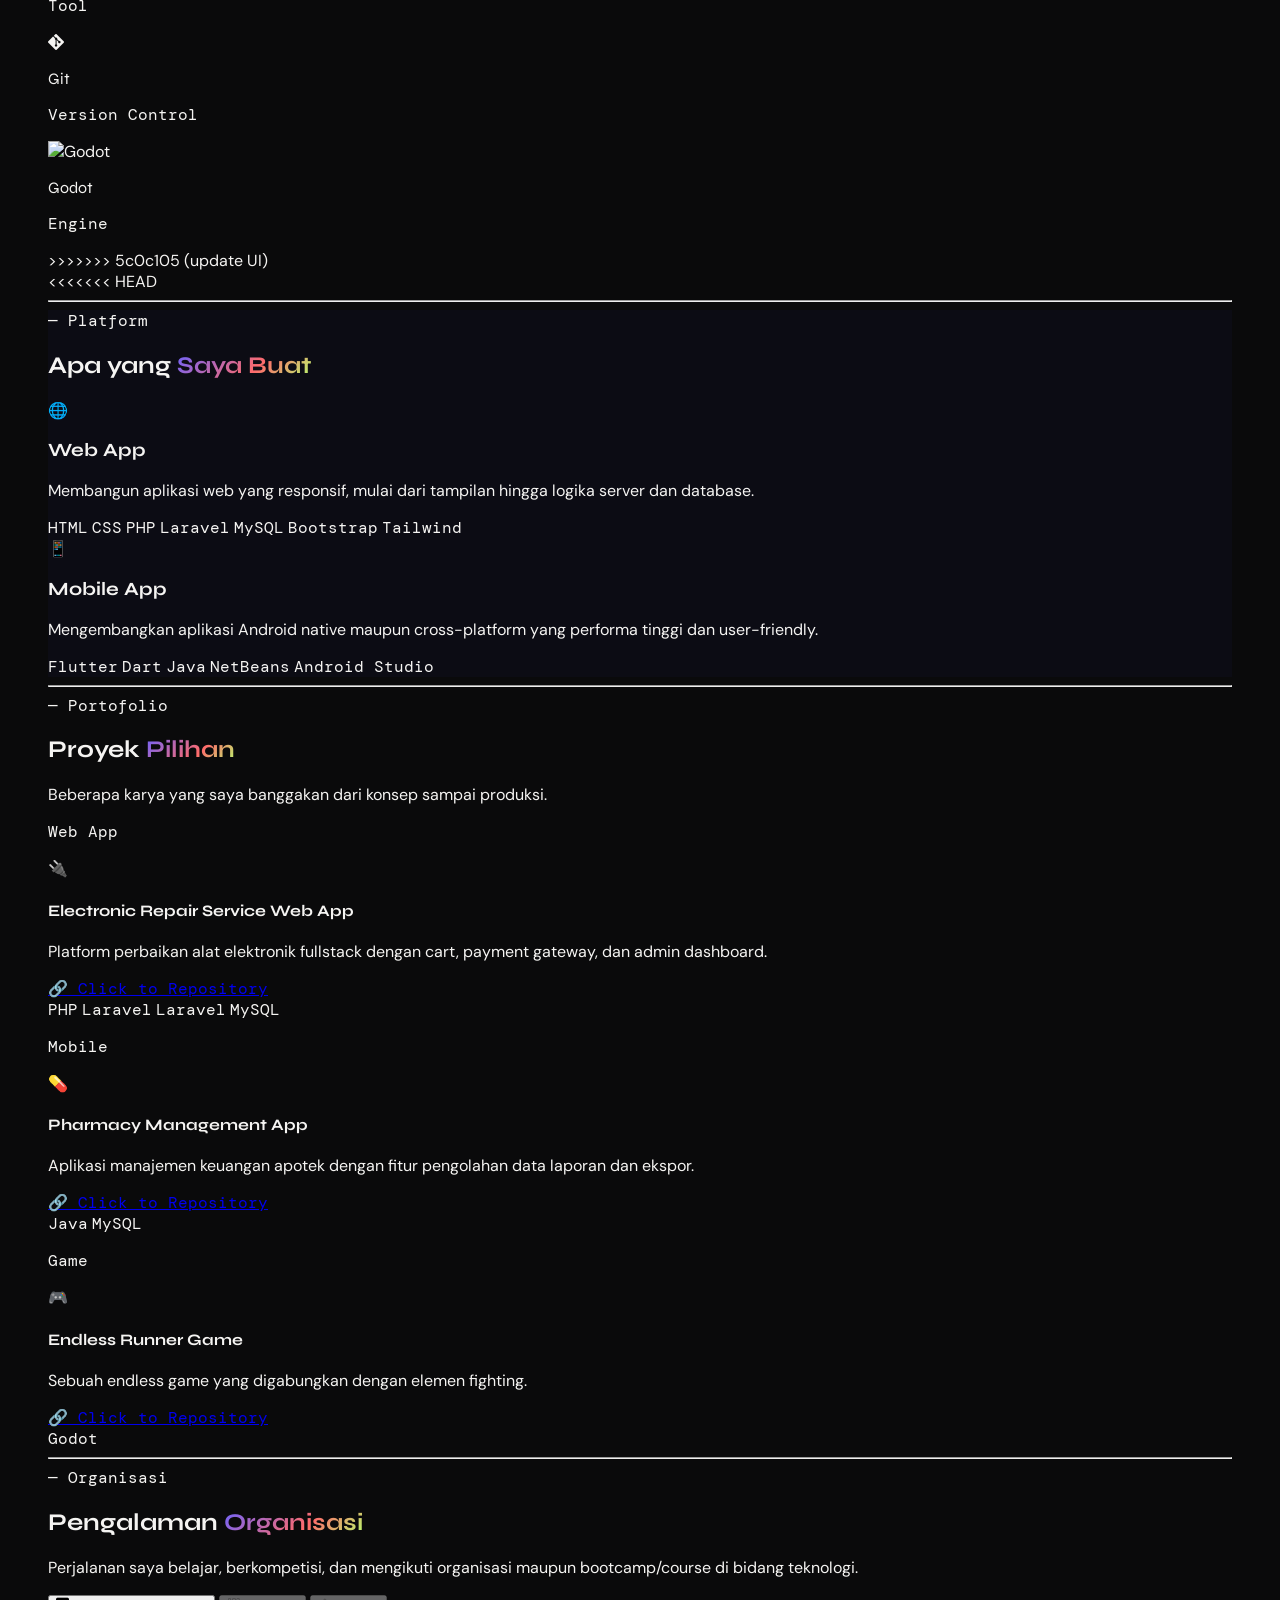
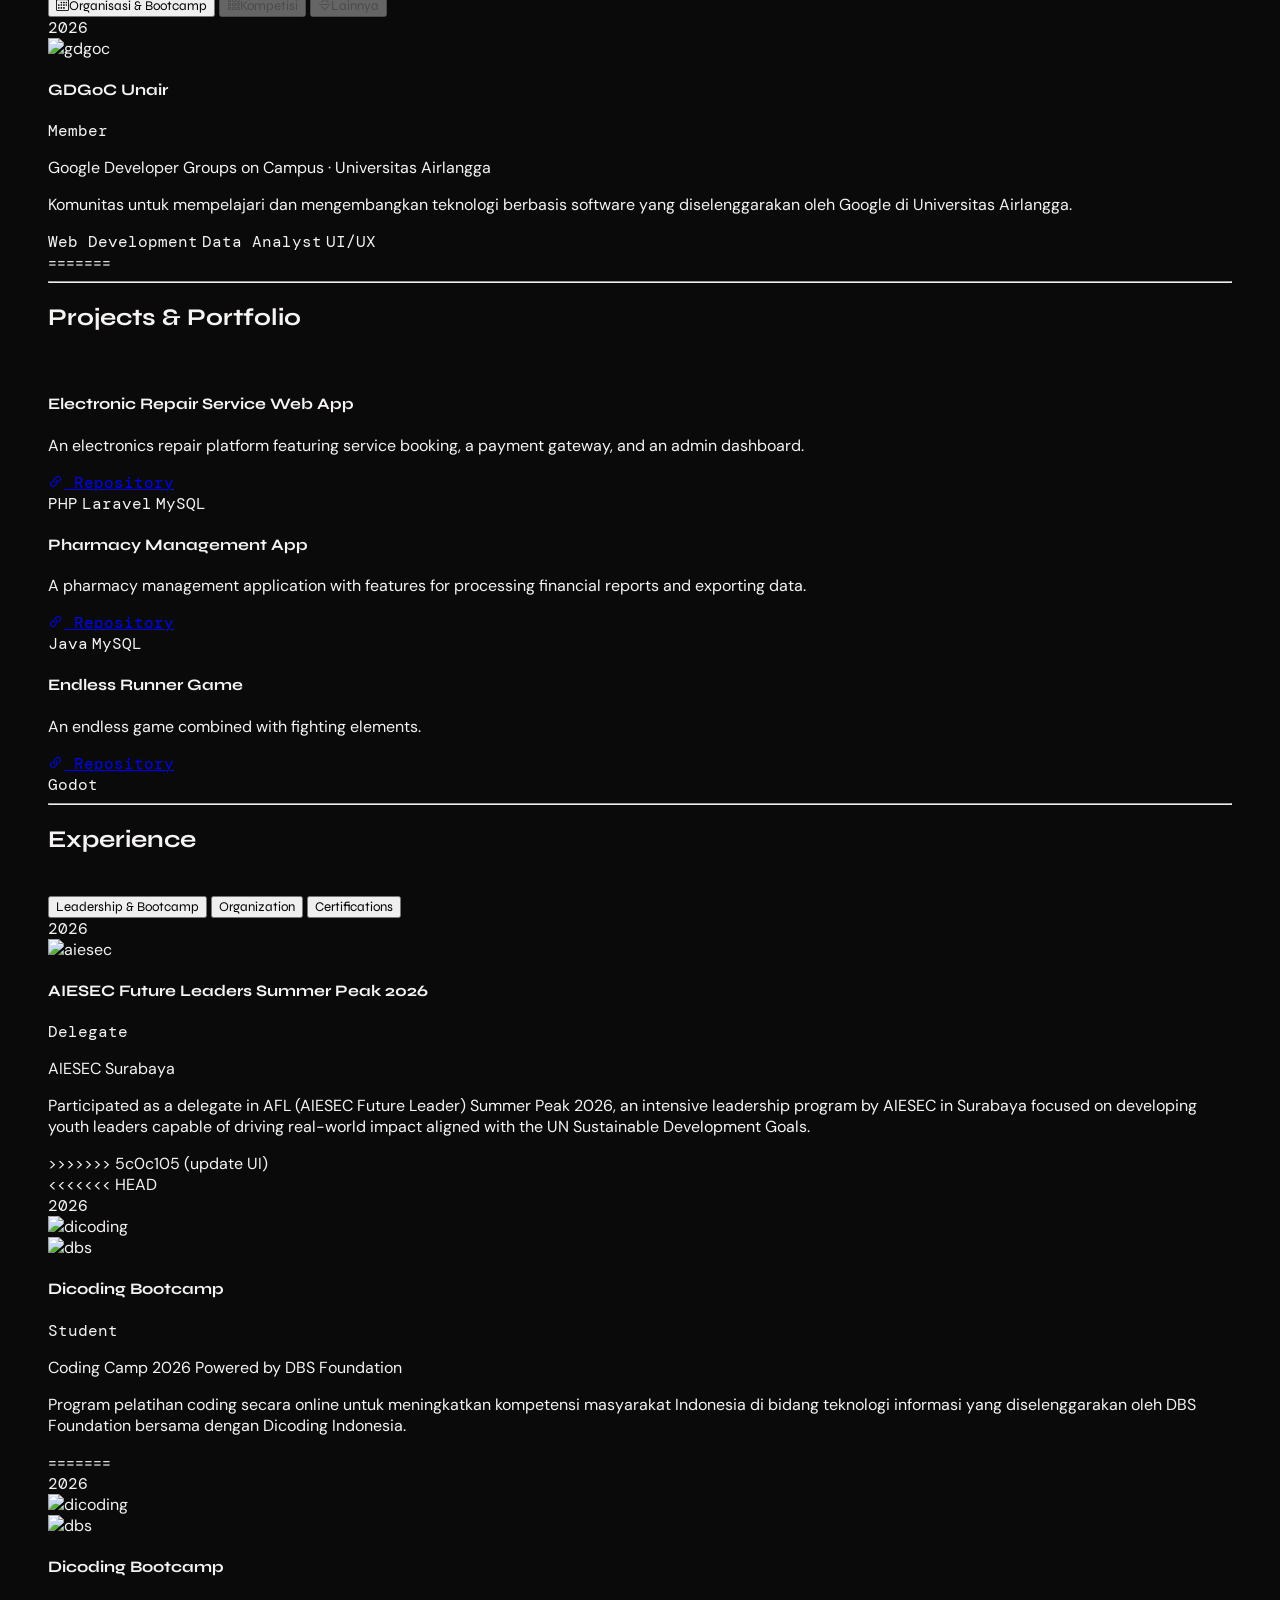
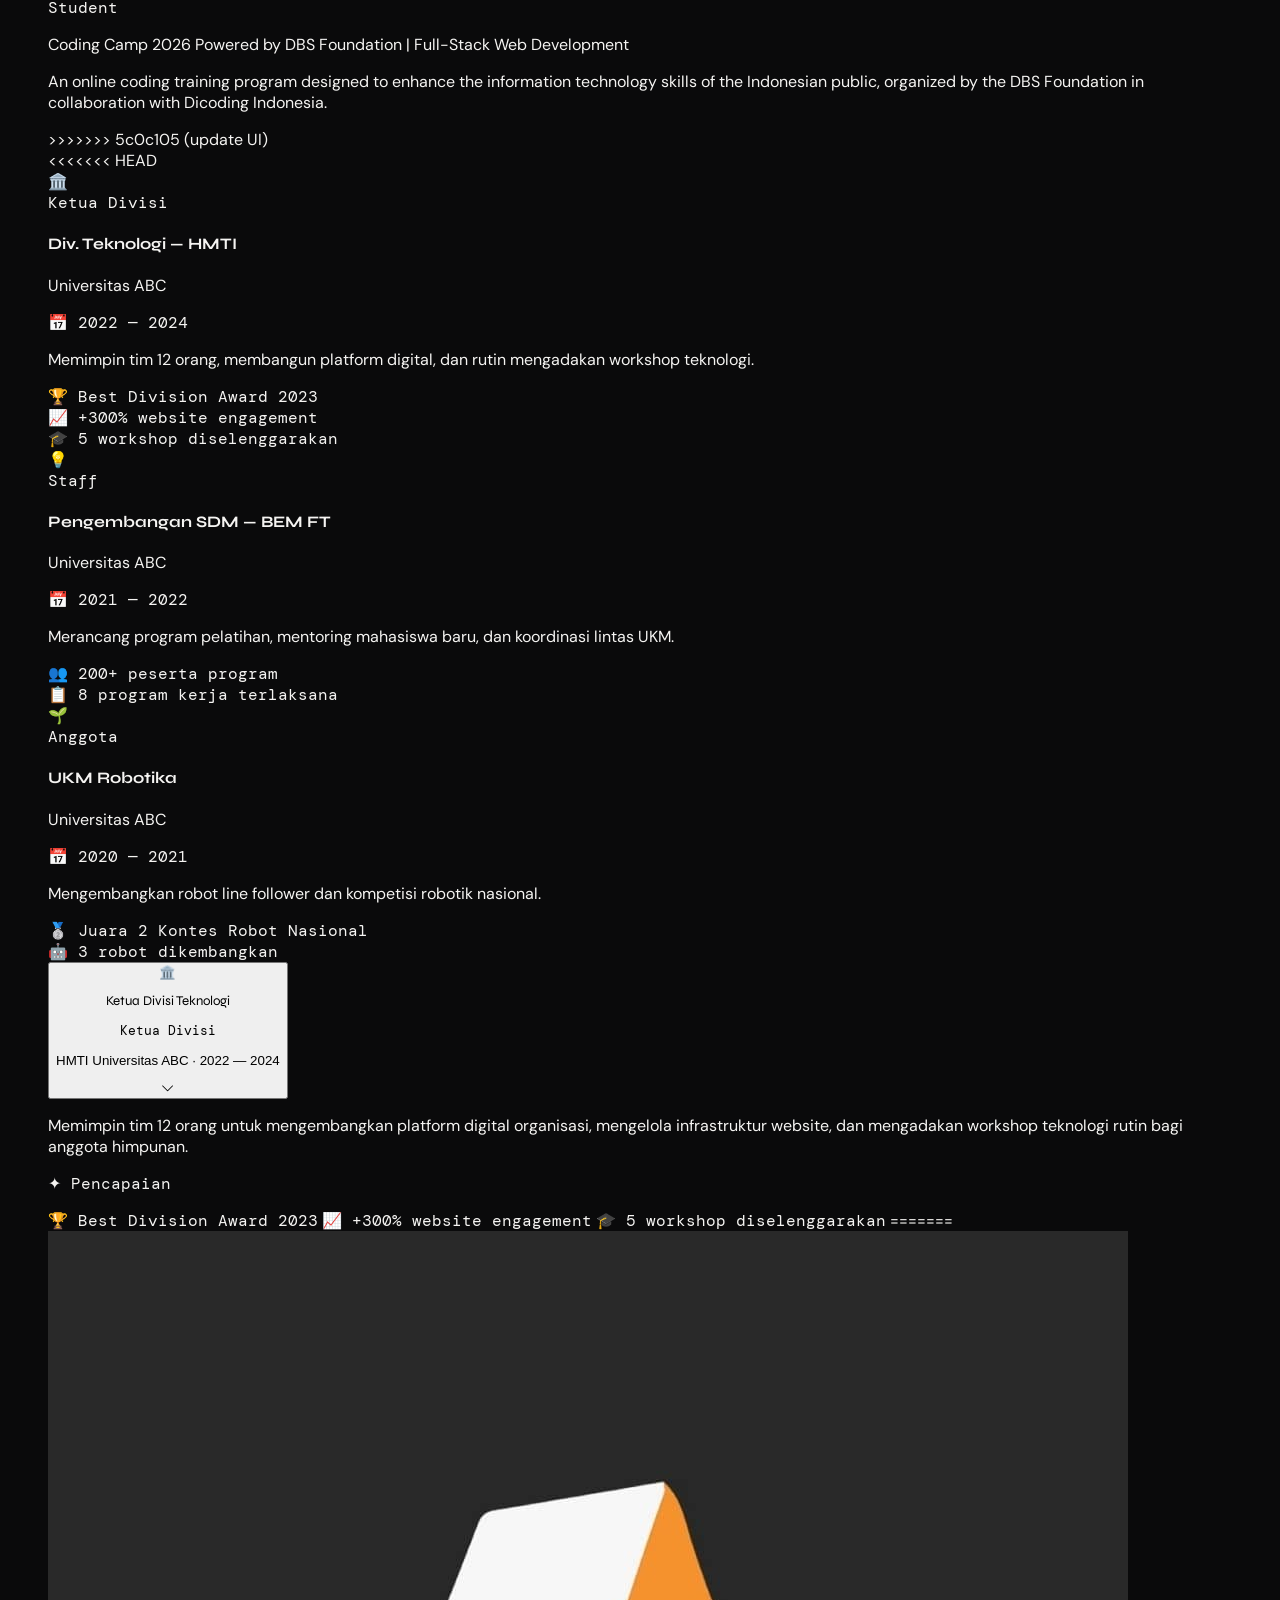
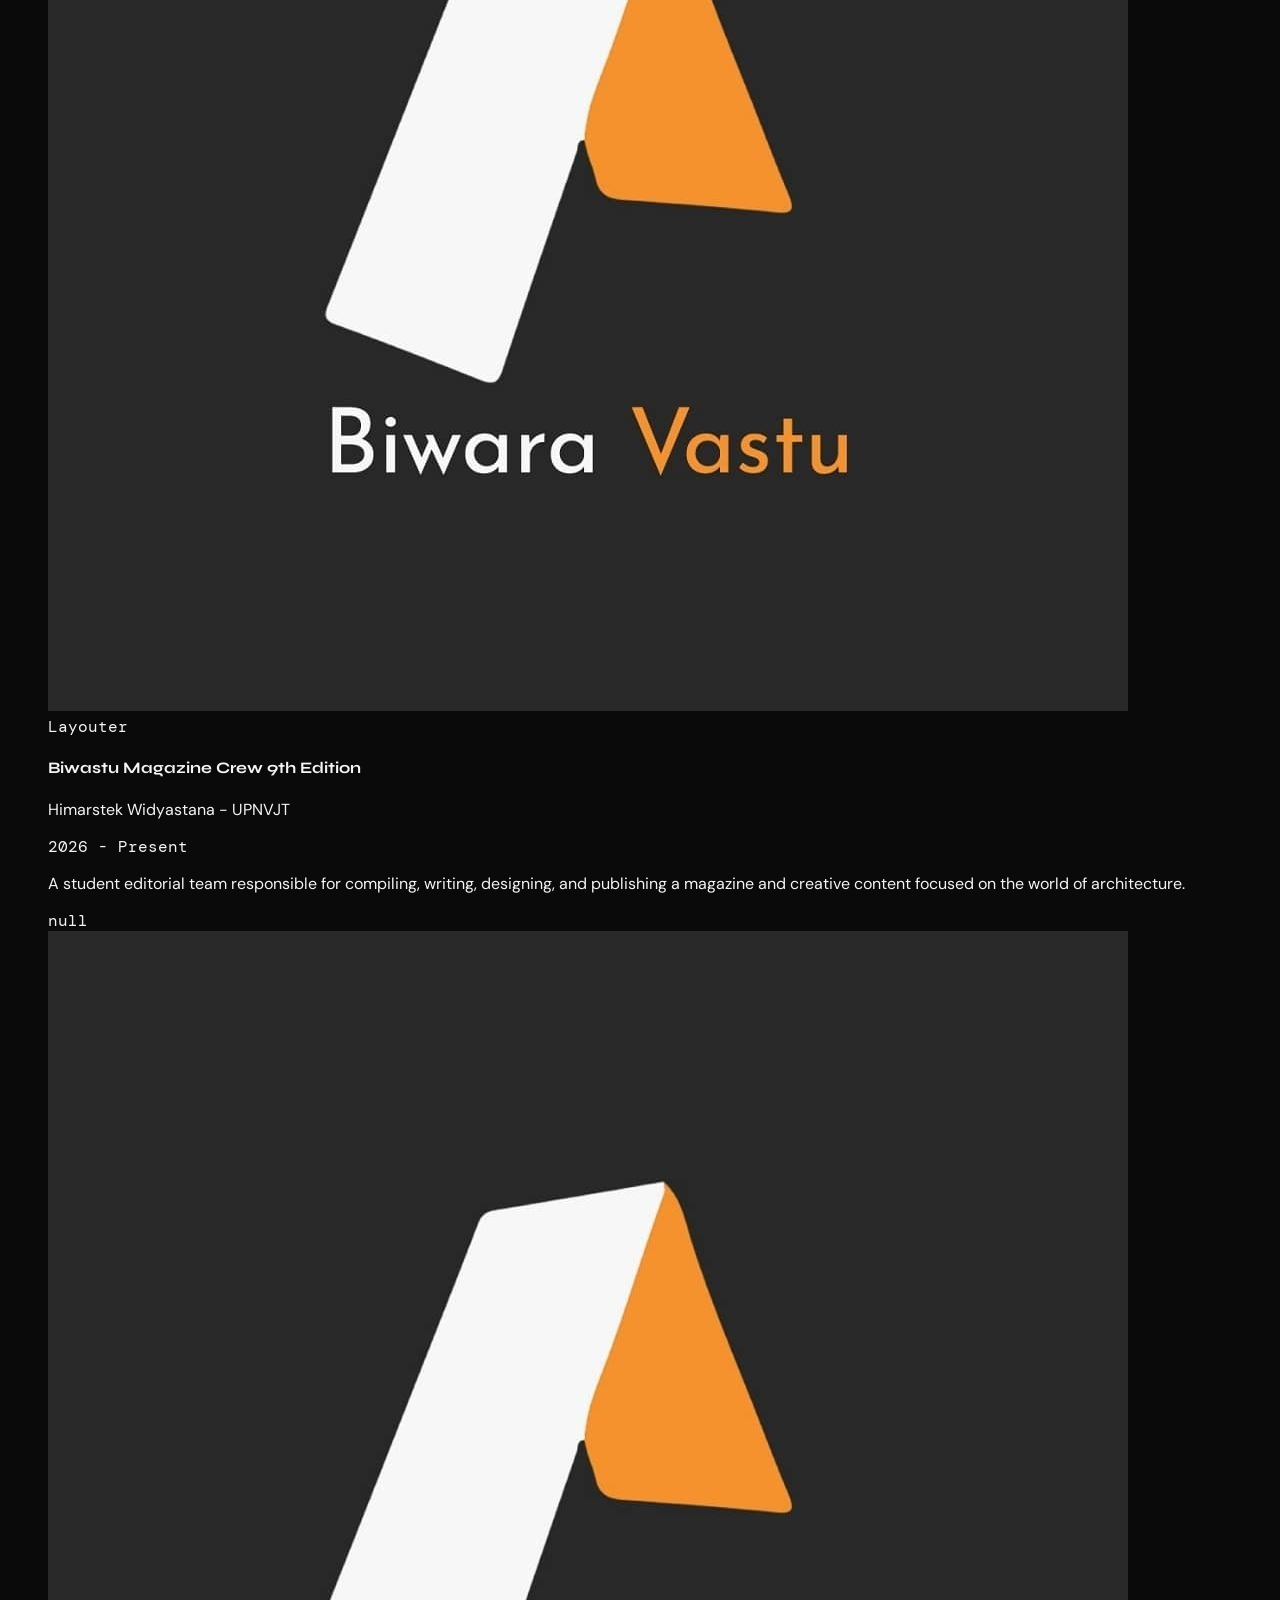
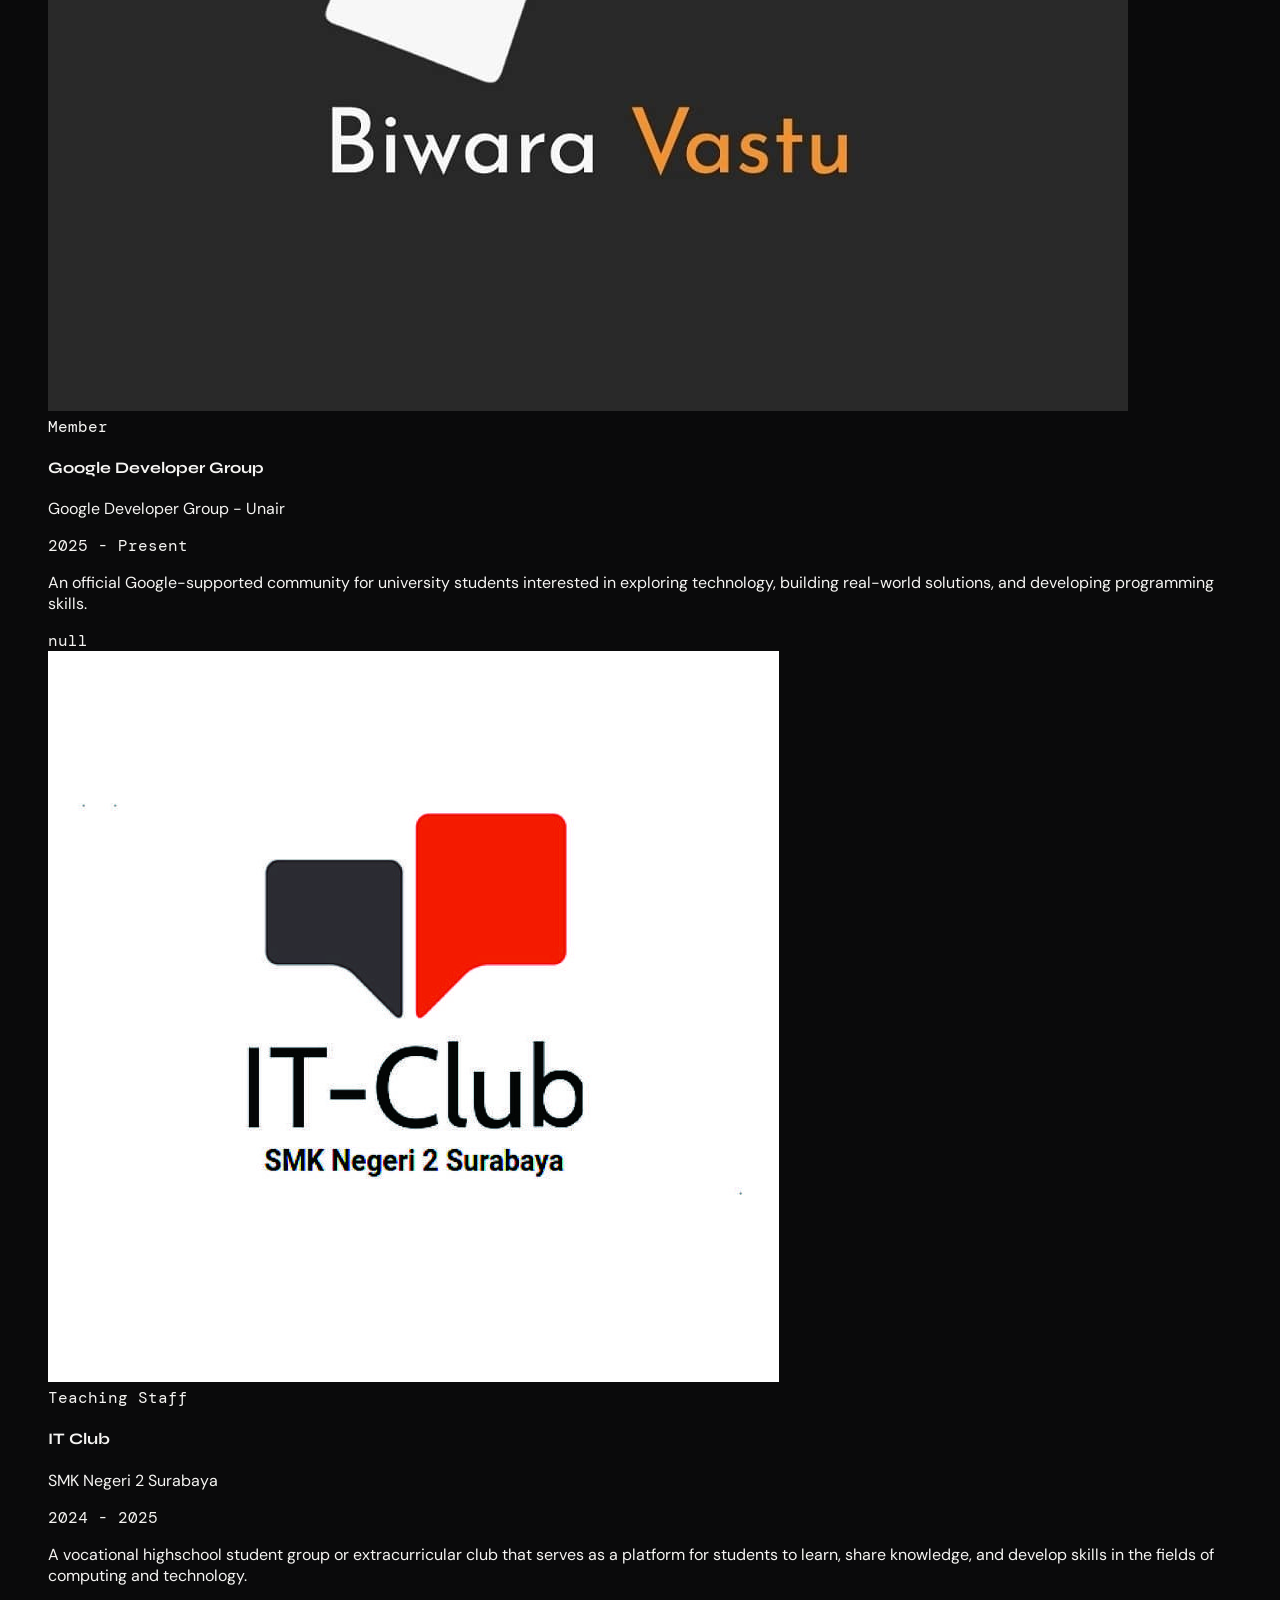
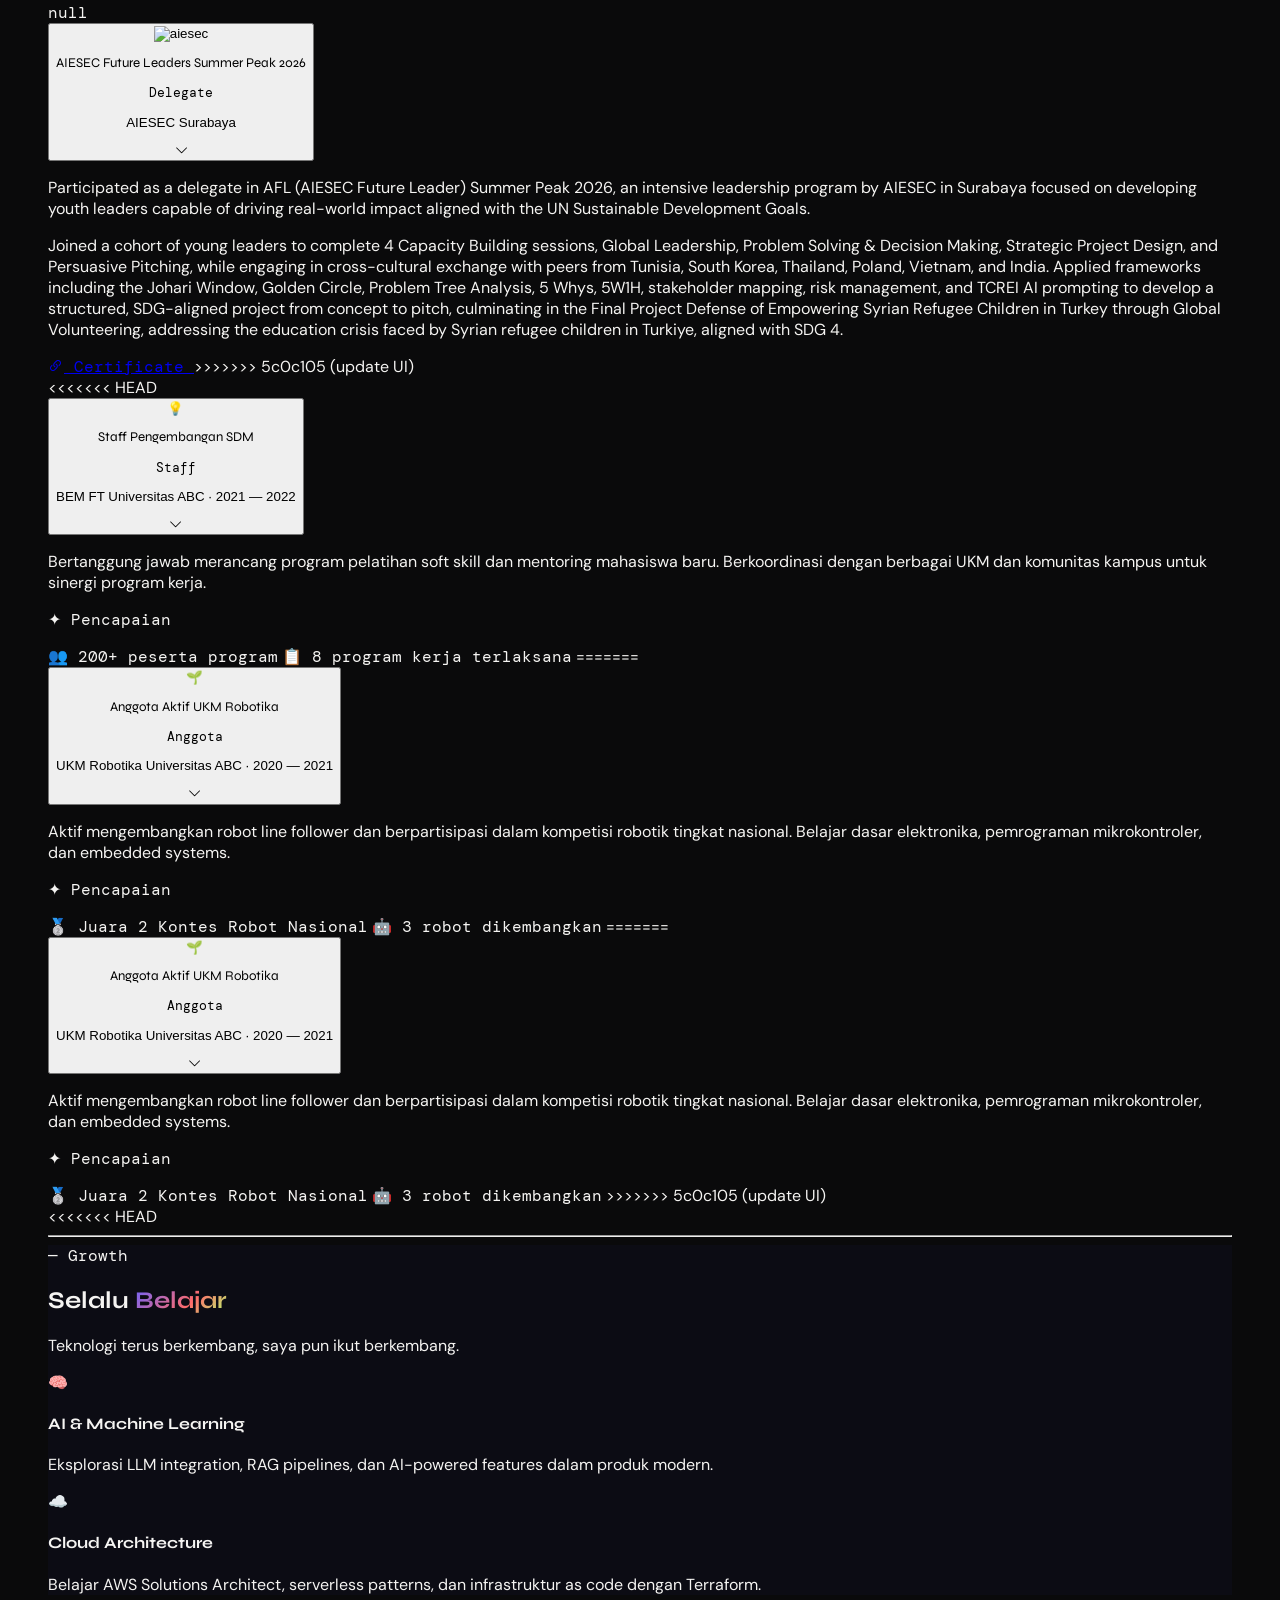
==== commit 0e595bfa: "update UI" ====
--- a/index.html
+++ b/index.html
@@ -10,6 +10,7 @@
 <link href="https://fonts.googleapis.com/css2?family=Syne:wght@400;600;700;800&family=DM+Sans:ital,wght@0,300;0,400;0,500;1,300&family=DM+Mono:wght@400;500&display=swap" rel="stylesheet" />
 <link rel="stylesheet" href="https://cdn.jsdelivr.net/npm/bootstrap-icons@1.13.1/font/bootstrap-icons.min.css" />
 <link rel="stylesheet" href="https://cdnjs.cloudflare.com/ajax/libs/font-awesome/7.0.1/css/all.min.css" integrity="sha512-2SwdPD6INVrV/lHTZbO2nodKhrnDdJK9/kg2XD1r9uGqPo1cUbujc+IYdlYdEErWNu69gVcYgdxlmVmzTWnetw==" crossorigin="anonymous" referrerpolicy="no-referrer" />
+<link rel="icon" href="assets/favicon.ico">
 <script>
   tailwind.config = {
     theme: {
@@ -20,6 +21,7 @@
           mono: ['DM Mono', 'monospace'],
         },
         colors: {
+<<<<<<< HEAD
           ink: '#0c0c14',
           'ink-soft': '#1a1a2e',
           accent: '#6c63ff',
@@ -31,17 +33,38 @@
         },
         animation: {
           ticker: 'ticker 28s linear infinite',
+=======
+          canvas: '#0a0a0b',
+          surface: '#151517',
+          'surface-2': '#1c1c1f',
+          line: 'rgba(255,255,255,0.08)',
+          'line-strong': 'rgba(255,255,255,0.16)',
+          ink: '#f5f4f2',
+          muted: '#9a9aa2',
+          accent: '#dc143c',
+          'accent-light': '#ff4757',
+          spark: '#ff2d2d',
+        },
+        animation: {
+>>>>>>> 5c0c105 (update UI)
           floatY: 'floatY 6s ease-in-out infinite',
           fadeUp: 'fadeUp 0.7s ease both',
           scaleIn: 'scaleIn 0.5s ease both',
           glowPulse: 'glowPulse 3s ease-in-out infinite',
         },
         keyframes: {
+<<<<<<< HEAD
           ticker: { from:{ transform:'translateX(0)' }, to:{ transform:'translateX(-50%)' } },
           floatY: { '0%,100%':{ transform:'translateY(0) rotate(-3deg)' }, '50%':{ transform:'translateY(-16px) rotate(3deg)' } },
           fadeUp: { from:{ opacity:'0', transform:'translateY(30px)' }, to:{ opacity:'1', transform:'translateY(0)' } },
           scaleIn: { from:{ opacity:'0', transform:'scale(0.9)' }, to:{ opacity:'1', transform:'scale(1)' } },
           glowPulse: { '0%,100%':{ boxShadow:'0 0 20px rgba(108,99,255,0.3)' }, '50%':{ boxShadow:'0 0 50px rgba(108,99,255,0.7)' } },
+=======
+          floatY: { '0%,100%':{ transform:'translateY(0) rotate(-3deg)' }, '50%':{ transform:'translateY(-16px) rotate(3deg)' } },
+          fadeUp: { from:{ opacity:'0', transform:'translateY(30px)' }, to:{ opacity:'1', transform:'translateY(0)' } },
+          scaleIn: { from:{ opacity:'0', transform:'scale(0.9)' }, to:{ opacity:'1', transform:'scale(1)' } },
+          glowPulse: { '0%,100%':{ boxShadow:'0 0 20px rgba(220,20,60,0.35)' }, '50%':{ boxShadow:'0 0 55px rgba(220,20,60,0.7)' } },
+>>>>>>> 5c0c105 (update UI)
         }
       }
     }
@@ -50,6 +73,7 @@
 <style>
   * { cursor: none !important; }
 
+<<<<<<< HEAD
   html{
     scroll-behavior: smooth;
     overflow-x: hidden;
@@ -210,6 +234,109 @@
     50% { box-shadow: 0 0 8px rgba(217,119,6,0.25); }
   }
   .skill-card { position: relative; }
+=======
+  html { scroll-behavior: smooth; overflow-x: hidden; }
+
+  /* CUSTOM CURSOR */
+  #cursor-dot {
+    position: fixed; top: 0; left: 0; width: 8px; height: 8px;
+    background: #dc143c; border-radius: 50%; pointer-events: none; z-index: 9999;
+    transform: translate3d(-100px, -100px, 0) translate(-50%, -50%);
+    transition: background 0.2s, width 0.2s, height 0.2s; will-change: transform;
+  }
+  #cursor-ring {
+    position: fixed; top: 0; left: 0; width: 36px; height: 36px;
+    border: 1.5px solid rgba(220,20,60,0.6); border-radius: 50%; pointer-events: none; z-index: 9998;
+    transform: translate3d(-100px, -100px, 0) translate(-50%, -50%);
+    transition: width 0.25s ease, height 0.25s ease, border-color 0.2s, opacity 0.2s; will-change: transform;
+  }
+  #cursor-label {
+    position: fixed; top: 0; left: 0; pointer-events: none; z-index: 9999;
+    font-family: 'DM Mono', monospace; font-size: 10px; font-weight: 500; color: white;
+    background: #dc143c; padding: 4px 10px; border-radius: 100px; white-space: nowrap; opacity: 0;
+    transform: translate3d(-100px, -100px, 0) translate(-50%, -200%) scale(0.8);
+    transition: opacity 0.2s, transform 0.2s; will-change: transform;
+  }
+  body.cursor-hover #cursor-ring { width: 64px; height: 64px; border-color: rgba(220,20,60,0.35); }
+  body.cursor-hover #cursor-dot { background: #ff4757; width: 10px; height: 10px; }
+  body.cursor-link #cursor-label { opacity: 1; transform: translate(-50%, -200%) scale(1); }
+  body.cursor-link #cursor-ring { width: 52px; height: 52px; border-color: rgba(220,20,60,0.8); border-width: 2px; }
+  body.cursor-link #cursor-dot { background: #ffffff; }
+
+  body::before {
+    content: ''; position: fixed; inset: 0; z-index: 9990; pointer-events: none; opacity: 0.035;
+    background-image: url("data:image/svg+xml,%3Csvg viewBox='0 0 256 256' xmlns='http://www.w3.org/2000/svg'%3E%3Cfilter id='n'%3E%3CfeTurbulence type='fractalNoise' baseFrequency='0.9' numOctaves='4' stitchTiles='stitch'/%3E%3C/filter%3E%3Crect width='100%25' height='100%25' filter='url(%23n)'/%3E%3C/svg%3E");
+  }
+
+  body { font-family: 'DM Sans', sans-serif; background: #0a0a0b; color: #f5f4f2; }
+  .font-display { font-family: 'Syne', sans-serif; }
+  .font-mono { font-family: 'DM Mono', monospace; }
+
+  ::-webkit-scrollbar { width: 6px; }
+  ::-webkit-scrollbar-track { background: #151517; }
+  ::-webkit-scrollbar-thumb { background: #dc143c; border-radius: 10px; }
+
+  .crimson-text {
+    background: linear-gradient(135deg, crimson 100%);
+    -webkit-background-clip: text; -webkit-text-fill-color: transparent; background-clip: text;
+  }
+
+  .skill-card { transition: transform 0.2s, box-shadow 0.2s, border-color 0.2s; position: relative; flex-shrink: 0; }
+  .skill-card:hover { transform: translateY(-6px); }
+
+  .skills-row {
+    scroll-snap-type: x proximity;
+    scrollbar-width: none;
+    -ms-overflow-style: none;
+    -webkit-overflow-scrolling: touch;
+  }
+  .skills-row::-webkit-scrollbar { display: none; }
+  .skills-row .skill-card { scroll-snap-align: start; }
+
+  .proj-accent-web { background: linear-gradient(90deg, #dc143c, #ff4757); }
+  .proj-accent-mobile { background: linear-gradient(90deg, #8b0000, #dc143c); }
+  .proj-accent-game { background: linear-gradient(90deg, #b22222, #ff4757); }
+
+  nav { transition: box-shadow 0.3s, background 0.3s; }
+  nav.scrolled { box-shadow: 0 4px 40px rgba(0,0,0,0.5); }
+  .nav-logo { display: flex; align-items: center; gap: 10px; font-weight: 700; font-size: 1rem; }
+  .g-dot { width: 10px; height: 10px; border-radius: 50%; display: inline-block; }
+
+  .hero-bg-blob { position: absolute; border-radius: 50%; filter: blur(90px); pointer-events: none; z-index: 0; }
+
+  .org-tab-btn { transition: all 0.2s; }
+
+  .skill-badge {
+    position: absolute; top: -9px; right: 10px; font-family: 'DM Mono', monospace; font-size: 9px;
+    font-weight: 500; letter-spacing: 0.04em; padding: 3px 9px; border-radius: 100px; white-space: nowrap;
+    border: 1.5px solid; pointer-events: none;
+  }
+  .badge-expert { background: #151517; color: #f5f4f2; border-color: rgba(255,255,255,0.25); }
+  .badge-ongoing { background: rgba(220,20,60,0.12); color: #ff4757; border-color: rgba(220,20,60,0.4); animation: badgePulse 2.5s ease-in-out infinite; }
+  .badge-new { background: rgba(255,45,45,0.12); color: #ff4757; border-color: rgba(255,45,45,0.4); animation: badgePulse 2s ease-in-out infinite; }
+  @keyframes badgePulse { 0%, 100% { box-shadow: none; } 50% { box-shadow: 0 0 8px rgba(220,20,60,0.35); } }
+
+  /* MOBILE NAV */
+  .menu-toggle {
+    width: 42px; height: 42px; border-radius: 50%;
+    display: flex; align-items: center; justify-content: center;
+    background: #151517; border: 1px solid rgba(255,255,255,0.08);
+    color: #f5f4f2; flex-shrink: 0;
+  }
+  #mobileMenu {
+    position: fixed; inset: 0; z-index: 60;
+    background: rgba(10,10,11,0.98);
+    display: flex; flex-direction: column; align-items: center; justify-content: center; gap: 1.75rem;
+    opacity: 0; pointer-events: none;
+    transition: opacity 0.25s ease;
+  }
+  #mobileMenu.open { opacity: 1; pointer-events: auto; }
+  #mobileMenu a { font-size: 1.5rem; }
+
+  @media (max-width: 420px) {
+    h1 { letter-spacing: -1px !important; }
+  }
+>>>>>>> 5c0c105 (update UI)
 </style>
 </head>
 <body class="overflow-x-hidden">
@@ -220,6 +347,7 @@
 <div id="cursor-label">klik</div>
 
 <!-- NAV -->
+<<<<<<< HEAD
 <nav id="mainNav" class="fixed top-0 w-full z-50 px-8 lg:px-14 py-4 flex items-center justify-between bg-mist/90 backdrop-blur-xl border-b border-accent/10">
   <!-- <div class="flex items-center gap-3">
     <span class="font-mono text-xs bg-ink text-accent-light px-3 py-1 rounded-md"><i class="fa-solid fa-code"></i></span>
@@ -283,10 +411,62 @@
     </p>
 
     <blockquote class="font-body italic text-gray-400 text-base max-w-sm mb-10 animate-fadeUp" style="animation-delay:0.55s">
+=======
+<nav id="mainNav" class="fixed top-0 w-full z-50 px-4 sm:px-8 lg:px-14 py-4 flex items-center justify-between bg-canvas/90 backdrop-blur-xl border-b border-line">
+  <div class="nav-logo text-ink text-sm sm:text-base">
+    <span class="g-dot" style="background:crimson"></span>
+    <span class="g-dot" style="background:crimson"></span>
+    <span class="g-dot" style="background:crimson"></span>
+    <a href="https://ariqspace.my.id/">&nbsp;Ariq's Space</a>
+  </div>
+  <div class="hidden md:flex gap-8">
+    <a href="/" class="font-body text-sm font-medium text-muted hover:text-accent-light transition-colors duration-200 nav-link">Main</a>
+    <a href="/#skills" class="font-body text-sm font-medium text-muted hover:text-accent-light transition-colors duration-200 nav-link">Skills</a>
+    <a href="/#projects" class="font-body text-sm font-medium text-muted hover:text-accent-light transition-colors duration-200 nav-link">Projects</a>
+    <a href="/#organisasi" class="font-body text-sm font-medium text-muted hover:text-accent-light transition-colors duration-200 nav-link">Experience</a>
+    <a href="/#business" class="font-body text-sm font-medium text-muted hover:text-accent-light transition-colors duration-200 nav-link">Businesses</a>
+    <a href="/#connect" class="font-body text-sm font-medium text-muted hover:text-accent-light transition-colors duration-200 nav-link">Connect</a>
+  </div>
+  <a href="/#connect" class="hidden md:inline-block bg-accent text-white text-sm font-display font-700 px-5 py-2.5 rounded-full hover:bg-accent-light transition-all duration-200 hover:-translate-y-0.5 nav-link">Let's Connect</a>
+  <button id="menuToggle" class="menu-toggle md:hidden nav-link" aria-label="Buka menu" aria-expanded="false">
+    <i class="bi bi-list text-2xl" id="menuIcon"></i>
+  </button>
+</nav>
+
+<!-- MOBILE MENU -->
+<div id="mobileMenu">
+  <a href="/" class="font-display font-700 text-ink hover:text-accent-light nav-link mobile-link">Main</a>
+  <a href="/#skills" class="font-display font-700 text-ink hover:text-accent-light nav-link mobile-link">Skills</a>
+  <a href="/#projects" class="font-display font-700 text-ink hover:text-accent-light nav-link mobile-link">Projects</a>
+  <a href="/#organisasi" class="font-display font-700 text-ink hover:text-accent-light nav-link mobile-link">Experience</a>
+  <a href="/#business" class="font-display font-700 text-ink hover:text-accent-light nav-link mobile-link">Businesses</a>
+  <a href="/#connect" class="bg-accent text-white font-display font-700 text-base px-8 py-3 rounded-full mt-3 nav-link mobile-link">Let's Connect</a>
+</div>
+
+<!-- HERO -->
+<section class="relative min-h-screen flex flex-col items-center justify-center text-center pt-24 pb-16 px-6 overflow-hidden">
+
+  <div class="relative z-10 flex flex-col items-center">
+    <div class="w-40 h-40 rounded-full border-4 border-surface shadow-2xl flex items-center justify-center text-5xl bg-gradient-to-br from-canvas to-accent mb-7 animate-scaleIn animate-glowPulse overflow-hidden" style="animation-delay:0.2s">
+      <img src="assets/myfotogwejh.jpg" alt="avatar" class="w-full h-full object-cover rounded-full">
+    </div>
+
+    <h1 class="font-display font-800 text-4xl sm:text-5xl lg:text-7xl xl:text-8xl leading-[1.05] sm:leading-[1.0] tracking-[-1.5px] sm:tracking-[-3px] mb-6 text-ink animate-fadeUp" style="animation-delay:0.3s">
+      <span class="crimson-text">Ariq</span>
+      B. Suwarno
+    </h1>
+
+    <p class="font-body text-muted text-base sm:text-lg max-w-md mb-4 animate-fadeUp px-2" style="animation-delay:0.45s">
+      Architecture Student | Web App Developer | Tech Enthusiast
+    </p>
+
+    <blockquote class="font-body italic text-muted/80 text-base max-w-sm mb-10 animate-fadeUp" style="animation-delay:0.55s">
+>>>>>>> 5c0c105 (update UI)
       "Declare var, not war"
     </blockquote>
 
     <div class="flex gap-4 flex-wrap justify-center animate-fadeUp" style="animation-delay:0.65s">
+<<<<<<< HEAD
       <a href="#projects" class="bg-ink text-mist font-display font-700 text-sm px-8 py-4 rounded-full hover:bg-accent transition-all duration-250 hover:-translate-y-1 shadow-lg hover:shadow-accent/30 nav-link">
         Lihat Proyek
       </a>
@@ -325,10 +505,22 @@
       <span class="flex items-center gap-2 bg-white border border-mist-dark rounded-full px-5 py-2.5 text-xs font-display font-700 whitespace-nowrap shadow-sm"><i class="bi bi-database text-blue-500"></i> MySQL</span>
       <span class="flex items-center gap-2 bg-white border border-mist-dark rounded-full px-5 py-2.5 text-xs font-display font-700 whitespace-nowrap shadow-sm"><i class="bi bi-git text-orange-600"></i> Git</span>
       <span class="flex items-center gap-2 bg-white border border-mist-dark rounded-full px-5 py-2.5 text-xs font-display font-700 whitespace-nowrap shadow-sm"><i class="fa-brands fa-java text-cyan-400"></i> Java</span>
+=======
+      <a href="#connect" class="bg-accent text-white font-display font-700 text-sm px-8 py-4 rounded-full hover:bg-accent-light transition-all duration-250 hover:-translate-y-1 shadow-lg shadow-accent/20 nav-link">
+        Let's Connect
+      </a>
+      <!-- <a href="https://ariqspace.my.id/blog" class="bg-surface text-ink font-display font-600 text-sm px-8 py-4 rounded-full border-2 border-line hover:border-accent hover:text-accent-light transition-all duration-250 nav-link">
+        Blog
+      </a> -->
+      <a href="#business" class="bg-surface text-ink font-display font-600 text-sm px-8 py-4 rounded-full border-2 border-line hover:border-accent hover:text-accent-light transition-all duration-250 nav-link">
+        My Businesses
+      </a>
+>>>>>>> 5c0c105 (update UI)
     </div>
   </div>
 </section>
 
+<<<<<<< HEAD
 <!-- STATS BAR (dark) -->
 <!-- <div class="ink-section py-14 px-6">
   <div class="max-w-5xl mx-auto grid grid-cols-2 md:grid-cols-4 gap-8 text-center">
@@ -410,10 +602,74 @@
         <span class="skill-badge badge-expert">★ Expert</span>
         <i class="bi bi-filetype-sql text-2xl text-purple-500"></i>
         <div><p class="font-display font-700 text-sm">SQL</p><p class="font-mono text-xs text-gray-400 mt-0.5">Language</p></div>
-      </div>
-    </div>
-  </div>
-
+=======
+<!-- SKILLS -->
+<section id="skills" class="max-w-5xl mx-auto py-24 px-6">
+  <h2 class="font-display font-800 text-3xl sm:text-4xl lg:text-5xl tracking-tight mt-3 mb-4 text-ink">Stack & Tools</h2>
+  <br>
+  <div class="mb-10">
+    <div class="flex items-center gap-3 mb-5">
+      <span class="font-mono text-xs font-500 tracking-widest text-muted uppercase">Tech Stack</span>
+      <div class="flex-1 h-px bg-line"></div>
+    </div>
+    <div class="flex flex-nowrap overflow-x-auto sm:flex-wrap sm:overflow-visible gap-3 skills-row -mx-6 px-6 sm:mx-0 sm:px-0">
+      <div class="skill-card flex items-center gap-3 bg-surface border-2 border-line rounded-2xl px-5 py-4 hover:border-accent hover:bg-accent/5">
+        <i class="fa-brands fa-html5 text-2xl text-accent-light"></i>
+        <div><p class="font-display font-700 text-sm text-ink">HTML</p><p class="font-mono text-xs text-muted mt-0.5">Markup</p></div>
+      </div>
+      <div class="skill-card flex items-center gap-3 bg-surface border-2 border-line rounded-2xl px-5 py-4 hover:border-accent hover:bg-accent/5">
+        <i class="fa-brands fa-css3 text-2xl text-accent-light"></i>
+        <div><p class="font-display font-700 text-sm text-ink">CSS</p><p class="font-mono text-xs text-muted mt-0.5">Style Sheet</p></div>
+      </div>
+      <div class="skill-card flex items-center gap-3 bg-surface border-2 border-line rounded-2xl px-5 py-4 hover:border-accent hover:bg-accent/5">
+        <i class="fa-brands fa-js text-2xl text-accent-light"></i>
+        <div><p class="font-display font-700 text-sm text-ink">JavaScript</p><p class="font-mono text-xs text-muted mt-0.5">Language</p></div>
+      </div>
+      <div class="skill-card flex items-center gap-3 bg-surface border-2 border-line rounded-2xl px-5 py-4 hover:border-accent hover:bg-accent/5">
+        <i class="fa-brands fa-php text-2xl text-accent-light"></i>
+        <div><p class="font-display font-700 text-sm text-ink">PHP</p><p class="font-mono text-xs text-muted mt-0.5">Language</p></div>
+      </div>
+      <div class="skill-card flex items-center gap-3 bg-surface border-2 border-line rounded-2xl px-5 py-4 hover:border-accent hover:bg-accent/5">
+        <i class="fa-brands fa-dart-lang text-2xl text-accent-light"></i>
+        <div><p class="font-display font-700 text-sm text-ink">Dart</p><p class="font-mono text-xs text-muted mt-0.5">Language</p></div>
+      </div>
+      <div class="skill-card flex items-center gap-3 bg-surface border-2 border-line rounded-2xl px-5 py-4 hover:border-accent hover:bg-accent/5">
+        <i class="fa-brands fa-java text-2xl text-accent-light"></i>
+        <div><p class="font-display font-700 text-sm text-ink">Java</p><p class="font-mono text-xs text-muted mt-0.5">Language</p></div>
+      </div>
+      <div class="skill-card flex items-center gap-3 bg-surface border-2 border-line rounded-2xl px-5 py-4 hover:border-accent hover:bg-accent/5">
+        <img src="https://upload.wikimedia.org/wikipedia/commons/thumb/a/a7/React-icon.svg/3840px-React-icon.svg.png" alt="React" class="w-7 h-7 object-contain">
+        <div><p class="font-display font-700 text-sm text-ink">React</p><p class="font-mono text-xs text-muted mt-0.5">JS Library</p></div>
+      </div>
+      <div class="skill-card flex items-center gap-3 bg-surface border-2 border-line rounded-2xl px-5 py-4 hover:border-accent hover:bg-accent/5">
+        <i class="fa-brands fa-laravel text-2xl text-accent-light"></i>
+        <div><p class="font-display font-700 text-sm text-ink">Laravel</p><p class="font-mono text-xs text-muted mt-0.5">PHP Framework</p></div>
+      </div>
+      <div class="skill-card flex items-center gap-3 bg-surface border-2 border-line rounded-2xl px-5 py-4 hover:border-accent hover:bg-accent/5">
+        <i class="fa-brands fa-flutter text-2xl text-accent-light"></i>
+        <div><p class="font-display font-700 text-sm text-ink">Flutter</p><p class="font-mono text-xs text-muted mt-0.5">Dart Framework</p></div>
+      </div>
+      <div class="skill-card flex items-center gap-3 bg-surface border-2 border-accent/30 rounded-2xl px-5 py-4 hover:border-accent hover:bg-accent/5">
+        <i class="fa-brands fa-bootstrap text-2xl text-accent-light"></i>
+        <div><p class="font-display font-700 text-sm text-ink">Bootstrap</p><p class="font-mono text-xs text-muted mt-0.5">UI/CSS Tool</p></div>
+      </div>
+      <div class="skill-card flex items-center gap-3 bg-surface border-2 border-line rounded-2xl px-5 py-4 hover:border-accent hover:bg-accent/5">
+        <img src="https://upload.wikimedia.org/wikipedia/commons/thumb/d/d5/Tailwind_CSS_Logo.svg/1280px-Tailwind_CSS_Logo.svg.png" alt="Tailwind" class="w-7 h-7 object-contain">
+        <div><p class="font-display font-700 text-sm text-ink">Tailwind CSS</p><p class="font-mono text-xs text-muted mt-0.5">UI/CSS Tool</p></div>
+      </div>
+      <div class="skill-card flex items-center gap-3 bg-surface border-2 border-line rounded-2xl px-5 py-4 hover:border-accent hover:bg-accent/5">
+        <img src="https://wiki.postgresql.org/images/thumb/a/a4/PostgreSQL_logo.3colors.svg/540px-PostgreSQL_logo.3colors.svg.png?20090213191835" alt="PostgreSQL" class="w-7 h-7 object-contain">
+        <div><p class="font-display font-700 text-sm text-ink">PostgreSQL</p><p class="font-mono text-xs text-muted mt-0.5">Relational DB</p></div>
+      </div>
+      <div class="skill-card flex items-center gap-3 bg-surface border-2 border-line rounded-2xl px-5 py-4 hover:border-accent hover:bg-accent/5">
+        <img src="https://uxwing.com/wp-content/themes/uxwing/download/brands-and-social-media/mysql-icon.png" alt="MySQL" class="w-7 h-7 object-contain">
+        <div><p class="font-display font-700 text-sm text-ink">MySQL</p><p class="font-mono text-xs text-muted mt-0.5">Relational DB</p></div>
+>>>>>>> 5c0c105 (update UI)
+      </div>
+    </div>
+  </div>
+
+<<<<<<< HEAD
   <!-- Frameworks -->
   <div class="mb-10">
     <div class="flex items-center gap-3 mb-5">
@@ -561,10 +817,43 @@
         <div><p class="font-display font-700 text-sm">React</p><p class="font-mono text-xs text-gray-400 mt-0.5">JS Library</p></div>
       </div>
     </div>
+=======
+  <div>
+    <div class="flex items-center gap-3 mb-5">
+      <span class="font-mono text-xs font-500 tracking-widest text-muted uppercase">Software</span>
+      <div class="flex-1 h-px bg-line"></div>
+    </div>
+    <div class="flex flex-nowrap overflow-x-auto sm:flex-wrap sm:overflow-visible gap-3 skills-row -mx-6 px-6 sm:mx-0 sm:px-0">
+      <div class="skill-card flex items-center gap-3 bg-surface border-2 border-line rounded-2xl px-5 py-4 hover:border-accent hover:bg-accent/5">
+        <img src="https://code.visualstudio.com/assets/branding/code-stable.png" alt="VSCode" class="w-7 h-7 object-contain">
+        <div><p class="font-display font-700 text-sm text-ink">Visual Studio Code</p><p class="font-mono text-xs text-muted mt-0.5">Code Editor</p></div>
+      </div>
+      <div class="skill-card flex items-center gap-3 bg-surface border-2 border-line rounded-2xl px-5 py-4 hover:border-accent hover:bg-accent/5">
+        <img src="https://upload.wikimedia.org/wikipedia/commons/thumb/9/98/Apache_NetBeans_Logo.svg/500px-Apache_NetBeans_Logo.svg.png?_=20180920122700" alt="NetBeans" class="w-7 h-7 object-contain">
+        <div><p class="font-display font-700 text-sm text-ink">NetBeans</p><p class="font-mono text-xs text-muted mt-0.5">Java IDE</p></div>
+      </div>
+      <div class="skill-card flex items-center gap-3 bg-surface border-2 border-line rounded-2xl px-5 py-4 hover:border-accent hover:bg-accent/5">
+        <img src="https://upload.wikimedia.org/wikipedia/commons/thumb/c/c1/Android_Studio_icon_%282023%29.svg/1280px-Android_Studio_icon_%282023%29.svg.png" alt="Android Studio" class="w-7 h-7 object-contain">
+        <div><p class="font-display font-700 text-sm text-ink">Android Studio</p><p class="font-mono text-xs text-muted mt-0.5">IDE</p></div>
+      </div>
+      <div class="skill-card flex items-center gap-3 bg-surface border-2 border-line rounded-2xl px-5 py-4 hover:border-accent hover:bg-accent/5">
+        <img src="https://upload.wikimedia.org/wikipedia/commons/thumb/b/b5/DBeaver_logo.svg/330px-DBeaver_logo.svg.png" alt="DBeaver" class="w-7 h-7 object-contain">
+        <div><p class="font-display font-700 text-sm text-ink">DBeaver</p><p class="font-mono text-xs text-muted mt-0.5">Tool</p></div>
+      </div>
+      <div class="skill-card flex items-center gap-3 bg-surface border-2 border-line rounded-2xl px-5 py-4 hover:border-accent hover:bg-accent/5">
+        <i class="bi bi-git text-2xl text-accent-light"></i>
+        <div><p class="font-display font-700 text-sm text-ink">Git</p><p class="font-mono text-xs text-muted mt-0.5">Version Control</p></div>
+      </div>
+      <div class="skill-card flex items-center gap-3 bg-surface border-2 border-line rounded-2xl px-5 py-4 hover:border-accent hover:bg-accent/5">
+        <img src="https://upload.wikimedia.org/wikipedia/commons/6/6a/Godot_icon.svg" alt="Godot" class="w-7 h-7 object-contain">
+        <div><p class="font-display font-700 text-sm text-ink">Godot</p><p class="font-mono text-xs text-muted mt-0.5">Engine</p></div>
+      </div>
+>>>>>>> 5c0c105 (update UI)
     </div>
   </div>
 </section>
 
+<<<<<<< HEAD
 <hr class="border-mist-dark max-w-5xl mx-auto" />
 
 <!-- PLATFORMS (dark) -->
@@ -859,10 +1148,104 @@
                 <span class="flex items-center gap-1.5 bg-blue-50 border border-blue-200 text-blue-800 font-mono text-xs px-3 py-1.5 rounded-xl">Data Analyst</span>
                 <span class="flex items-center gap-1.5 bg-orange-50 border border-orange-200 text-orange-800 font-mono text-xs px-3 py-1.5 rounded-xl">UI/UX</span>
               </div>
+=======
+<hr class="border-line max-w-5xl mx-auto" />
+
+<!-- PROJECTS -->
+<section id="projects" class="max-w-5xl mx-auto py-24 px-6">
+  <h2 class="font-display font-800 text-3xl sm:text-4xl lg:text-5xl tracking-tight mt-3 mb-4 text-ink">Projects & Portfolio</h2>
+  <br>
+  <div class="grid grid-cols-1 md:grid-cols-3 gap-5">
+    <div class="relative bg-surface rounded-3xl p-7 border border-line hover:border-accent/40 hover:-translate-y-2 transition-all duration-300 overflow-hidden group">
+      <div class="proj-accent-web absolute top-0 left-0 right-0 h-1 rounded-t-3xl"></div>
+      <h4 class="font-display font-700 text-base mb-2 text-ink">Electronic Repair Service Web App</h4>
+      <p class="font-body text-sm text-muted leading-relaxed">An electronics repair platform featuring service booking, a payment gateway, and an admin dashboard.</p>
+      <div class="flex flex-wrap gap-2 mt-4">
+        <a href="https://github.com/RikuTetsuya/VolTech-Service-App-Laravel" target="_blank"
+          class="inline-flex items-center gap-2 bg-accent text-white font-mono text-xs px-4 py-2 rounded-full hover:bg-accent-light active:scale-95 transition-all duration-200 nav-link">
+          <i class="bi bi-link-45deg"></i> Repository
+        </a>
+      </div>
+      <div class="flex flex-wrap gap-2 mt-4">
+        <span class="bg-canvas border border-line font-mono text-xs px-3 py-1 rounded-full text-muted">PHP</span>
+        <span class="bg-canvas border border-line font-mono text-xs px-3 py-1 rounded-full text-muted">Laravel</span>
+        <span class="bg-canvas border border-line font-mono text-xs px-3 py-1 rounded-full text-muted">MySQL</span>
+      </div>
+    </div>
+    <div class="relative bg-surface rounded-3xl p-7 border border-line hover:border-accent/40 hover:-translate-y-2 transition-all duration-300 overflow-hidden group">
+      <div class="proj-accent-mobile absolute top-0 left-0 right-0 h-1 rounded-t-3xl"></div>
+      <h4 class="font-display font-700 text-base mb-2 text-ink">Pharmacy Management App</h4>
+      <p class="font-body text-sm text-muted leading-relaxed">A pharmacy management application with features for processing financial reports and exporting data.</p>
+      <div class="flex flex-wrap gap-2 mt-4">
+        <a href="https://github.com/RikuTetsuya/NetBeans-Pharmacy-Management-App-CRUD" target="_blank"
+          class="inline-flex items-center gap-2 bg-accent text-white font-mono text-xs px-4 py-2 rounded-full hover:bg-accent-light active:scale-95 transition-all duration-200 nav-link">
+          <i class="bi bi-link-45deg"></i> Repository
+        </a>
+      </div>
+      <div class="flex flex-wrap gap-2 mt-4">
+        <span class="bg-canvas border border-line font-mono text-xs px-3 py-1 rounded-full text-muted">Java</span>
+        <span class="bg-canvas border border-line font-mono text-xs px-3 py-1 rounded-full text-muted">MySQL</span>
+      </div>
+    </div>
+    <div class="relative bg-surface rounded-3xl p-7 border border-line hover:border-accent/40 hover:-translate-y-2 transition-all duration-300 overflow-hidden group">
+      <div class="proj-accent-game absolute top-0 left-0 right-0 h-1 rounded-t-3xl"></div>
+      <h4 class="font-display font-700 text-base mb-2 text-ink">Endless Runner Game</h4>
+      <p class="font-body text-sm text-muted leading-relaxed">An endless game combined with fighting elements.</p>
+      <div class="flex flex-wrap gap-2 mt-4">
+        <a href="https://github.com/RikuTetsuya/" target="_blank"
+          class="inline-flex items-center gap-2 bg-accent text-white font-mono text-xs px-4 py-2 rounded-full hover:bg-accent-light active:scale-95 transition-all duration-200 nav-link">
+          <i class="bi bi-link-45deg"></i> Repository
+        </a>
+      </div>
+      <div class="flex flex-wrap gap-2 mt-4">
+        <span class="bg-canvas border border-line font-mono text-xs px-3 py-1 rounded-full text-muted">Godot</span>
+      </div>
+    </div>
+  </div>
+</section>
+
+<hr class="border-line max-w-5xl mx-auto" />
+
+<!-- ORGANISASI -->
+<section id="organisasi" class="max-w-5xl mx-auto py-24 px-6">
+  <h2 class="font-display font-800 text-3xl sm:text-4xl lg:text-5xl tracking-tight mt-3 mb-4 text-ink">Experience</h2>
+  <br>
+  <div class="flex gap-3 mb-10 flex-wrap" id="org-tabs">
+    <button class="org-tab-btn active font-display font-700 text-sm px-5 py-2.5 rounded-full bg-accent text-white border-2 border-accent" data-org="timeline">
+      <i class=""></i>Leadership & Bootcamp
+    </button>
+    <button class="org-tab-btn font-display font-700 text-sm px-5 py-2.5 rounded-full bg-surface text-muted border-2 border-line hover:border-accent hover:text-accent-light" data-org="grid">
+      <i class=""></i>Organization
+    </button>
+    <button class="org-tab-btn font-display font-700 text-sm px-5 py-2.5 rounded-full bg-surface text-muted border-2 border-line hover:border-accent hover:text-accent-light" data-org="accordion">
+      <i class=""></i>Certifications
+    </button>
+  </div>
+
+  <div id="org-timeline" class="org-content">
+    <div class="relative pl-8 border-l-2 border-line space-y-0">
+
+      <div class="org-tl-item relative pb-12">
+        <div class="absolute -left-[41px] top-1 w-5 h-5 rounded-full bg-accent border-4 border-canvas"></div>
+        <span class="inline-block font-mono text-xs bg-accent/10 text-accent-light border border-accent/25 px-3 py-1 rounded-full mb-3">2026</span>
+        <div class="bg-surface rounded-3xl p-7 border border-line hover:border-accent/30 transition-all duration-300 group">
+          <div class="flex items-start gap-4">
+            <div class="w-12 h-12 rounded-2xl bg-accent/10 overflow-hidden flex items-center justify-center flex-shrink-0 group-hover:scale-110 transition-transform duration-300">
+              <img src="https://pbs.twimg.com/media/Ey1upKsU8AAFAem.jpg" alt="aiesec" class="w-full h-full object-cover">
+            </div>
+            <div class="flex-1 min-w-0">
+              <div class="flex flex-wrap items-center gap-2 mb-1">
+                <h4 class="font-display font-700 text-base text-ink">AIESEC Future Leaders Summer Peak 2026</h4>
+                <span class="font-mono text-xs bg-accent/10 text-accent-light border border-accent/25 px-2.5 py-0.5 rounded-full">Delegate</span>
+              </div>
+              <p class="font-body text-sm text-accent-light font-500 mb-3">AIESEC Surabaya</p>
+              <p class="font-body text-sm text-muted leading-relaxed mb-4">Participated as a delegate in AFL (AIESEC Future Leader) Summer Peak 2026, an intensive leadership program by AIESEC in Surabaya focused on developing youth leaders capable of driving real-world impact aligned with the UN Sustainable Development Goals.</p>
+>>>>>>> 5c0c105 (update UI)
             </div>
           </div>
         </div>
       </div>
+<<<<<<< HEAD
  
       <!-- item 2 -->
       <div class="org-tl-item relative pb-12">
@@ -898,10 +1281,34 @@
                 <!-- <span class="flex items-center gap-1.5 bg-lime/20 border border-lime/40 text-green-800 font-mono text-xs px-3 py-1.5 rounded-xl">👥 200+ peserta program</span>
                 <span class="flex items-center gap-1.5 bg-blue-50 border border-blue-200 text-blue-800 font-mono text-xs px-3 py-1.5 rounded-xl">📋 8 program kerja</span> -->
               </div>
+=======
+
+      <div class="org-tl-item relative pb-12">
+        <div class="absolute -left-[41px] top-1 w-5 h-5 rounded-full bg-accent-light border-4 border-canvas"></div>
+        <span class="inline-block font-mono text-xs bg-accent/10 text-accent-light border border-accent/25 px-3 py-1 rounded-full mb-3">2026</span>
+        <div class="bg-surface rounded-3xl p-7 border border-line hover:border-accent/30 transition-all duration-300 group">
+          <div class="flex items-start gap-4">
+            <div class="flex flex-col items-center gap-2 flex-shrink-0">
+              <div class="w-12 h-12 rounded-2xl bg-accent/10 overflow-hidden flex items-center justify-center">
+                <img src="https://encrypted-tbn0.gstatic.com/images?q=tbn:ANd9GcRzGNYX6M4X-BfBpM_Fhl0UCoFIZ_dOeo19IA&s" alt="dicoding" class="w-full h-full object-cover">
+              </div>
+              <div class="w-12 h-12 rounded-xl bg-surface-2 overflow-hidden flex items-center justify-center border border-line">
+                <img src="https://icons.veryicon.com/png/o/business/bank-logo-collection/dbs-logo.png" alt="dbs" class="w-full h-full object-cover">
+              </div>
+            </div>
+            <div class="flex-1 min-w-0">
+              <div class="flex flex-wrap items-center gap-2 mb-1">
+                <h4 class="font-display font-700 text-base text-ink">Dicoding Bootcamp</h4>
+                <span class="font-mono text-xs bg-accent/10 text-accent-light border border-accent/25 px-2.5 py-0.5 rounded-full">Student</span>
+              </div>
+              <p class="font-body text-sm text-accent-light font-500 mb-3">Coding Camp 2026 Powered by DBS Foundation | Full-Stack Web Development</p>
+              <p class="font-body text-sm text-muted leading-relaxed mb-4">An online coding training program designed to enhance the information technology skills of the Indonesian public, organized by the DBS Foundation in collaboration with Dicoding Indonesia.</p>
+>>>>>>> 5c0c105 (update UI)
             </div>
           </div>
         </div>
       </div>
+<<<<<<< HEAD
  
       <!-- item 3 -->
       <!-- <div class="org-tl-item relative pb-0">
@@ -1012,10 +1419,95 @@
             <span class="flex items-center gap-1.5 bg-lime/20 border border-lime/40 text-green-800 font-mono text-xs px-3 py-1.5 rounded-xl">🏆 Best Division Award 2023</span>
             <span class="flex items-center gap-1.5 bg-blue-50 border border-blue-200 text-blue-800 font-mono text-xs px-3 py-1.5 rounded-xl">📈 +300% website engagement</span>
             <span class="flex items-center gap-1.5 bg-orange-50 border border-orange-200 text-orange-800 font-mono text-xs px-3 py-1.5 rounded-xl">🎓 5 workshop diselenggarakan</span>
+=======
+    </div>
+  </div>
+
+  <div id="org-grid" class="org-content hidden">
+    <div class="grid grid-cols-1 md:grid-cols-3 gap-5">
+      <div class="relative bg-surface rounded-3xl p-7 border border-line hover:border-accent/30 hover:-translate-y-2 transition-all duration-300 overflow-hidden group">
+        <div class="absolute top-0 left-0 right-0 h-1 rounded-t-3xl bg-gradient-to-r from-accent to-accent-light"></div>
+        <div class="flex items-center justify-between mb-5">
+          <div class="w-12 h-12 rounded-xl bg-surface-2 overflow-hidden flex items-center justify-center border border-line">
+            <img src="assets/biwastu.jpg" alt="biwastu" class="w-full h-full object-cover">
           </div>
-        </div>
-      </div>
-    </div>
+          <span class="font-mono text-xs bg-accent/10 text-accent-light border border-accent/25 px-2.5 py-1 rounded-full">Layouter</span>
+        </div>
+        <h4 class="font-display font-700 text-base mb-1 text-ink">Biwastu Magazine Crew 9th Edition</h4>
+        <p class="font-body text-xs text-accent-light font-500 mb-3">Himarstek Widyastana - UPNVJT</p>
+        <span class="font-mono text-xs text-muted">2026 - Present</span>
+        <p class="font-body text-sm text-muted leading-relaxed mt-3 mb-4">A student editorial team responsible for compiling, writing, designing, and publishing a magazine and creative content focused on the world of architecture.</p>
+        <div class="space-y-2">
+          <div class="flex items-center gap-2 text-xs font-mono text-muted bg-canvas px-3 py-2 rounded-xl">null</div>
+        </div>
+      </div>
+      <div class="relative bg-surface rounded-3xl p-7 border border-line hover:border-accent/30 hover:-translate-y-2 transition-all duration-300 overflow-hidden group">
+        <div class="absolute top-0 left-0 right-0 h-1 rounded-t-3xl bg-gradient-to-r from-accent to-accent-light"></div>
+        <div class="flex items-center justify-between mb-5">
+          <div class="w-12 h-12 rounded-xl bg-surface-2 overflow-hidden flex items-center justify-center border border-line">
+            <img src="assets/biwastu.jpg" alt="biwastu" class="w-full h-full object-cover">
+          </div>
+          <span class="font-mono text-xs bg-accent/10 text-accent-light border border-accent/25 px-2.5 py-1 rounded-full">Member</span>
+        </div>
+        <h4 class="font-display font-700 text-base mb-1 text-ink">Google Developer Group</h4>
+        <p class="font-body text-xs text-accent-light font-500 mb-3">Google Developer Group - Unair</p>
+        <span class="font-mono text-xs text-muted">2025 - Present</span>
+        <p class="font-body text-sm text-muted leading-relaxed mt-3 mb-4">An official Google-supported community for university students interested in exploring technology, building real-world solutions, and developing programming skills.</p>
+        <div class="space-y-2">
+          <div class="flex items-center gap-2 text-xs font-mono text-muted bg-canvas px-3 py-2 rounded-xl">null</div>
+        </div>
+      </div>
+      <div class="relative bg-surface rounded-3xl p-7 border border-line hover:border-accent/30 hover:-translate-y-2 transition-all duration-300 overflow-hidden group">
+        <div class="absolute top-0 left-0 right-0 h-1 rounded-t-3xl bg-gradient-to-r from-accent to-accent-light"></div>
+        <div class="flex items-center justify-between mb-5">
+          <div class="w-12 h-12 rounded-xl bg-surface-2 overflow-hidden flex items-center justify-center border border-line">
+            <img src="assets/itclub.jpg" alt="biwastu" class="w-full h-full object-cover">
+          </div>
+          <span class="font-mono text-xs bg-accent/10 text-accent-light border border-accent/25 px-2.5 py-1 rounded-full">Teaching Staff</span>
+        </div>
+        <h4 class="font-display font-700 text-base mb-1 text-ink">IT Club</h4>
+        <p class="font-body text-xs text-accent-light font-500 mb-3">SMK Negeri 2 Surabaya</p>
+        <span class="font-mono text-xs text-muted">2024 - 2025</span>
+        <p class="font-body text-sm text-muted leading-relaxed mt-3 mb-4">A vocational highschool student group or extracurricular club that serves as a platform for students to learn, share knowledge, and develop skills in the fields of computing and technology.</p>
+        <div class="space-y-2">
+          <div class="flex items-center gap-2 text-xs font-mono text-muted bg-canvas px-3 py-2 rounded-xl">null</div>
+        </div>
+      </div>
+    </div>
+  </div>
+
+  <div id="org-accordion" class="org-content hidden space-y-3">
+    <div class="acc-item bg-surface rounded-2xl border border-line overflow-hidden transition-all duration-300 hover:border-accent/30">
+      <button class="acc-trigger w-full flex items-center gap-4 px-6 py-5 text-left" onclick="toggleAcc(this)">
+        <div class="w-12 h-12 rounded-2xl bg-accent/10 overflow-hidden flex items-center justify-center flex-shrink-0 group-hover:scale-110 transition-transform duration-300">
+          <img src="https://pbs.twimg.com/media/Ey1upKsU8AAFAem.jpg" alt="aiesec" class="w-full h-full object-cover">
+        </div>
+        <div class="flex-1 min-w-0">
+          <div class="flex flex-wrap items-center gap-2">
+            <p class="font-display font-700 text-sm text-ink">AIESEC Future Leaders Summer Peak 2026</p>
+            <span class="font-mono text-xs bg-accent/10 text-accent-light border border-accent/25 px-2 py-0.5 rounded-full">Delegate</span>
+          </div>
+          <p class="font-body text-xs text-muted mt-0.5">AIESEC Surabaya</p>
+        </div>
+        <i class="bi bi-chevron-down acc-icon text-muted text-lg flex-shrink-0 transition-transform duration-300"></i>
+      </button>
+      <div class="acc-body hidden px-6 pb-6">
+        <div class="border-t border-line pt-5">
+          <p class="font-body text-sm text-muted leading-relaxed mb-4">Participated as a delegate in AFL (AIESEC Future Leader) Summer Peak 2026, an intensive leadership program by AIESEC in Surabaya focused on developing youth leaders capable of driving real-world impact aligned with the UN Sustainable Development Goals.</p>
+          <p class="font-body text-sm text-muted leading-relaxed mb-4">Joined a cohort of young leaders to complete 4 Capacity Building sessions, Global Leadership, Problem Solving & Decision Making, Strategic Project Design, and Persuasive Pitching, while engaging in cross-cultural exchange with peers from Tunisia, South Korea, Thailand, Poland, Vietnam, and India. Applied frameworks including the Johari Window, Golden Circle, Problem Tree Analysis, 5 Whys, 5W1H, stakeholder mapping, risk management, and TCREI AI prompting to develop a structured, SDG-aligned project from concept to pitch, culminating in the Final Project Defense of Empowering Syrian Refugee Children in Turkey through Global Volunteering, addressing the education crisis faced by Syrian refugee children in Turkiye, aligned with SDG 4.</p>
+          <div class="flex flex-wrap items-center justify-between gap-3 mb-4">
+            <p class="font-mono text-xs text-muted uppercase tracking-widest"></p>
+            <a href="https://www.linkedin.com/in/ariq-burhanuddin-suwarno-9501b22b4/overlay/Certifications/457316084/treasury/?profileId=ACoAAEt92cwBFNyjue7g8lZkFFeTqSZedm6tAGg" target="_blank"
+              class="inline-flex items-center gap-2 bg-accent text-white font-mono text-xs px-4 py-2 rounded-full hover:bg-accent-light hover:-translate-y-0.5 active:scale-95 transition-all duration-200 nav-link">
+              <i class="bi bi-link-45deg"></i>
+              Certificate
+            </a>
+>>>>>>> 5c0c105 (update UI)
+          </div>
+        </div>
+      </div>
+    </div>
+<<<<<<< HEAD
  
     <!-- item 2 -->
     <div class="acc-item bg-white rounded-2xl border-2 border-mist-dark overflow-hidden transition-all duration-300 hover:border-spark/30">
@@ -1037,10 +1529,39 @@
           <div class="flex flex-wrap gap-2">
             <span class="flex items-center gap-1.5 bg-lime/20 border border-lime/40 text-green-800 font-mono text-xs px-3 py-1.5 rounded-xl">👥 200+ peserta program</span>
             <span class="flex items-center gap-1.5 bg-blue-50 border border-blue-200 text-blue-800 font-mono text-xs px-3 py-1.5 rounded-xl">📋 8 program kerja terlaksana</span>
+=======
+    <!-- <div class="acc-item bg-surface rounded-2xl border border-line overflow-hidden transition-all duration-300 hover:border-accent/30">
+      <button class="acc-trigger w-full flex items-center gap-4 px-6 py-5 text-left" onclick="toggleAcc(this)">
+        <div class="w-11 h-11 rounded-xl bg-accent/10 flex items-center justify-center text-xl flex-shrink-0">💡</div>
+        <div class="flex-1 min-w-0">
+          <div class="flex flex-wrap items-center gap-2">
+            <p class="font-display font-700 text-sm text-ink">Staff Pengembangan SDM</p>
+            <span class="font-mono text-xs bg-accent/10 text-accent-light border border-accent/25 px-2 py-0.5 rounded-full">Staff</span>
           </div>
-        </div>
-      </div>
-    </div>
+          <p class="font-body text-xs text-muted mt-0.5">BEM FT Universitas ABC · <span class="text-accent-light">2021 — 2022</span></p>
+        </div>
+        <i class="bi bi-chevron-down acc-icon text-muted text-lg flex-shrink-0 transition-transform duration-300"></i>
+      </button>
+      <div class="acc-body hidden px-6 pb-6">
+        <div class="border-t border-line pt-5">
+          <p class="font-body text-sm text-muted leading-relaxed mb-4">Bertanggung jawab merancang program pelatihan soft skill dan mentoring mahasiswa baru. Berkoordinasi dengan berbagai UKM dan komunitas kampus untuk sinergi program kerja.</p>
+          <div class="flex flex-wrap items-center justify-between gap-3 mb-4">
+            <p class="font-mono text-xs text-muted uppercase tracking-widest">Certificate</p>
+            <a href="assets/certifications/staff-pengembangan-sdm.pdf" download
+              class="inline-flex items-center gap-2 bg-accent text-white font-mono text-xs px-4 py-2 rounded-full hover:bg-accent-light hover:-translate-y-0.5 active:scale-95 transition-all duration-200 nav-link">
+              <i class="bi bi-download"></i>
+              Download Certificate
+            </a>
+          </div>
+          <div class="flex flex-wrap gap-2">
+            <span class="flex items-center gap-1.5 bg-accent/10 border border-accent/25 text-accent-light font-mono text-xs px-3 py-1.5 rounded-xl">👥 200+ peserta program</span>
+            <span class="flex items-center gap-1.5 bg-accent/10 border border-accent/25 text-accent-light font-mono text-xs px-3 py-1.5 rounded-xl">📋 8 program kerja terlaksana</span>
+>>>>>>> 5c0c105 (update UI)
+          </div>
+        </div>
+      </div>
+    </div>
+<<<<<<< HEAD
  
     <!-- item 3 -->
     <div class="acc-item bg-white rounded-2xl border-2 border-mist-dark overflow-hidden transition-all duration-300 hover:border-lime/50">
@@ -1062,10 +1583,32 @@
           <div class="flex flex-wrap gap-2">
             <span class="flex items-center gap-1.5 bg-lime/20 border border-lime/40 text-green-800 font-mono text-xs px-3 py-1.5 rounded-xl">🥈 Juara 2 Kontes Robot Nasional</span>
             <span class="flex items-center gap-1.5 bg-blue-50 border border-blue-200 text-blue-800 font-mono text-xs px-3 py-1.5 rounded-xl">🤖 3 robot dikembangkan</span>
+=======
+    <div class="acc-item bg-surface rounded-2xl border border-line overflow-hidden transition-all duration-300 hover:border-accent/30">
+      <button class="acc-trigger w-full flex items-center gap-4 px-6 py-5 text-left" onclick="toggleAcc(this)">
+        <div class="w-11 h-11 rounded-xl bg-accent/10 flex items-center justify-center text-xl flex-shrink-0">🌱</div>
+        <div class="flex-1 min-w-0">
+          <div class="flex flex-wrap items-center gap-2">
+            <p class="font-display font-700 text-sm text-ink">Anggota Aktif UKM Robotika</p>
+            <span class="font-mono text-xs bg-accent/10 text-accent-light border border-accent/25 px-2 py-0.5 rounded-full">Anggota</span>
           </div>
-        </div>
-      </div>
-    </div>
+          <p class="font-body text-xs text-muted mt-0.5">UKM Robotika Universitas ABC · <span class="text-accent-light">2020 — 2021</span></p>
+        </div>
+        <i class="bi bi-chevron-down acc-icon text-muted text-lg flex-shrink-0 transition-transform duration-300"></i>
+      </button>
+      <div class="acc-body hidden px-6 pb-6">
+        <div class="border-t border-line pt-5">
+          <p class="font-body text-sm text-muted leading-relaxed mb-4">Aktif mengembangkan robot line follower dan berpartisipasi dalam kompetisi robotik tingkat nasional. Belajar dasar elektronika, pemrograman mikrokontroler, dan embedded systems.</p>
+          <p class="font-mono text-xs text-muted uppercase tracking-widest mb-3">✦ Pencapaian</p>
+          <div class="flex flex-wrap gap-2">
+            <span class="flex items-center gap-1.5 bg-accent/10 border border-accent/25 text-accent-light font-mono text-xs px-3 py-1.5 rounded-xl">🥈 Juara 2 Kontes Robot Nasional</span>
+            <span class="flex items-center gap-1.5 bg-accent/10 border border-accent/25 text-accent-light font-mono text-xs px-3 py-1.5 rounded-xl">🤖 3 robot dikembangkan</span>
+>>>>>>> 5c0c105 (update UI)
+          </div>
+        </div>
+      </div>
+    </div>
+<<<<<<< HEAD
  
   </div>
 </section>
@@ -1150,6 +1693,71 @@
         rounded-full hover:bg-accent/90 hover:-translate-y-1 
         transition-all duration-200 shadow-lg shadow-accent/30 nav-link">
         <i class="bi bi-instagram"></i> 
+=======
+  </div> -->
+</section>
+
+<hr class="border-line max-w-5xl mx-auto" />
+
+<!-- LEARNING -->
+<section id="business" class="max-w-5xl mx-auto py-24 px-6">
+  <div class="py-24 px-6">
+    <div class="max-w-5xl mx-auto">
+      <h2 class="font-display font-800 text-3xl sm:text-4xl lg:text-5xl tracking-tight mt-3 mb-4 text-ink">Get to Know What I Build</h2>
+      <br>
+      <div class="grid grid-cols-1 md:grid-cols-2 gap-5">
+        <div class="bg-surface border border-line rounded-3xl p-7 hover:border-accent/30 hover:-translate-y-2 transition-all duration-300">
+          <div class="mb-4 w-10 h-10 rounded-2xl overflow-hidden flex items-center justify-center flex-shrink-0 group-hover:scale-110 transition-transform duration-300">
+                <img src="assets/company_logo.png" alt="antaruang" class="w-full h-full object-cover">
+          </div>
+          <h4 class="font-display font-700 text-ink text-base mb-3"><span class="crimson-text">Co-Founder of</span> ANTARUANG STUDIO</h4>
+          <p class="font-body text-sm text-muted leading-relaxed">An architecture design & build studio startup in Surabaya offering exterior design, interior design, and full design & build services, guided by a human-centered, context-driven design philosophy.</p>
+          <br/>
+          <a href="https://antaruangstudio.my.id" target="_blank"
+            class="inline-flex items-center gap-2 bg-accent text-white font-mono text-xs px-4 py-2 rounded-full hover:bg-accent-light hover:-translate-y-0.5 active:scale-95 transition-all duration-200 nav-link">
+              <i class="bi bi-link-45deg"></i>
+                Visit Our Website
+          </a>
+        </div>
+        <div class="bg-surface border border-line rounded-3xl p-7 hover:border-accent/30 hover:-translate-y-2 transition-all duration-300">
+          <div class="text-3xl mb-4">Σ</div>
+          <h4 class="font-display font-700 text-ink text-base mb-3"><span class="crimson-text">Founder of</span> el-Meric Dev.</h4>
+          <p class="font-body text-sm text-muted leading-relaxed">A web app development service offering custom website design and e-commerce solutions. <span class="crimson-text">UNDER DEVELOPMENT</span></p>
+        </div>
+      </div>
+    </div>
+  </div>
+</section>
+
+<!-- CONNECT -->
+<section id="connect" class="max-w-5xl mx-auto py-24 px-6">
+  <div class="bg-surface border border-line rounded-[28px] sm:rounded-[40px] p-7 sm:p-12 lg:p-20 text-center relative overflow-hidden">
+    <h2 class="relative font-display font-800 text-3xl sm:text-4xl lg:text-5xl tracking-tight mt-4 mb-4 text-ink">Let's Connect & Talk</h2>
+    <!-- <p class="relative font-body text-muted max-w-md mx-auto mb-12 text-base leading-relaxed">Get to know me better!</p> -->
+     <br>
+    <div class="relative grid grid-cols-2 sm:grid-cols-2 md:flex gap-3 md:gap-4 justify-center">
+      <a href="mailto:ariqburhanuddins2007@gmail.com" target="_blank"
+        class="flex items-center justify-center gap-2.5 bg-accent text-white font-display font-700 text-xs sm:text-sm px-5 sm:px-8 py-3 sm:py-4 rounded-full hover:bg-accent-light hover:-translate-y-1 transition-all duration-200 shadow-lg shadow-accent/20 nav-link">
+        <i class="bi bi-envelope-fill"></i>
+        <span class="hidden sm:inline">Email</span>
+        <span class="sm:hidden">Email</span>
+      </a>
+      <a href="https://www.linkedin.com/in/ariq-burhanuddin-suwarno-9501b22b4?utm_source=share_via&utm_content=profile&utm_medium=member_android" target="_blank"
+        class="flex items-center justify-center gap-2.5 bg-surface-2 border border-line text-ink font-display font-700 text-xs sm:text-sm px-5 sm:px-8 py-3 sm:py-4 rounded-full hover:border-accent hover:-translate-y-1 transition-all duration-200 nav-link">
+        <i class="bi bi-linkedin"></i>
+        <span class="hidden sm:inline">LinkedIn</span>
+        <span class="sm:hidden">LinkedIn</span>
+      </a>
+      <a href="https://github.com/RikuTetsuya" target="_blank"
+        class="flex items-center justify-center gap-2.5 bg-surface-2 border border-line text-ink font-display font-700 text-xs sm:text-sm px-5 sm:px-8 py-3 sm:py-4 rounded-full hover:border-accent hover:-translate-y-1 transition-all duration-200 nav-link">
+        <i class="bi bi-github"></i>
+        <span class="hidden sm:inline">GitHub</span>
+        <span class="sm:hidden">GitHub</span>
+      </a>
+      <a href="https://instagram.com/dr.ariq" target="_blank"
+        class="flex items-center justify-center gap-2.5 bg-surface-2 border border-line text-ink font-display font-700 text-xs sm:text-sm px-5 sm:px-8 py-3 sm:py-4 rounded-full hover:border-accent hover:-translate-y-1 transition-all duration-200 nav-link">
+        <i class="bi bi-instagram"></i>
+>>>>>>> 5c0c105 (update UI)
         <span class="hidden sm:inline">Instagram</span>
         <span class="sm:hidden">Instagram</span>
       </a>
@@ -1158,6 +1766,7 @@
 </section>
 
 <!-- FOOTER -->
+<<<<<<< HEAD
 <footer class="text-center py-10 px-6 text-sm font-body text-gray-400 border-t border-mist-dark">
   <p>© 2026 Dr.Ar.iq - All rights reserved</p>
   <!-- <p class="mt-1 font-mono text-xs text-gray-300">© 2026 Dr.Ar.iq — All rights reserved</p> -->
@@ -1165,6 +1774,49 @@
 
 <script>
   // CURSOR
+=======
+<footer class="border-t border-line px-6 pt-16 pb-8">
+  <div class="max-w-5xl mx-auto grid grid-cols-1 md:grid-cols-3 gap-10 mb-12">
+    <div class="md:col-span-1">
+      <div class="nav-logo text-ink mb-3">
+        <span class="g-dot" style="background:crimson"></span>
+        <span class="g-dot" style="background:crimson"></span>
+        <span class="g-dot" style="background:crimson"></span>
+        <span>Ariq B. Suwarno</span>
+      </div>
+      <!-- <p class="font-body text-sm text-muted leading-relaxed mb-4">Architecture student and web app developer.</p> -->
+       <br>
+      <div class="flex gap-3">
+        <a href="https://github.com/RikuTetsuya" target="_blank" class="w-9 h-9 rounded-full bg-surface border border-line flex items-center justify-center text-muted hover:text-accent-light hover:border-accent nav-link"><i class="bi bi-github"></i></a>
+        <a href="https://www.linkedin.com/in/ariq-burhanuddin-suwarno-9501b22b4?utm_source=share_via&utm_content=profile&utm_medium=member_android" target="_blank" class="w-9 h-9 rounded-full bg-surface border border-line flex items-center justify-center text-muted hover:text-accent-light hover:border-accent nav-link"><i class="bi bi-linkedin"></i></a>
+        <a href="https://instagram.com/dr.ariq" target="_blank" class="w-9 h-9 rounded-full bg-surface border border-line flex items-center justify-center text-muted hover:text-accent-light hover:border-accent nav-link"><i class="bi bi-instagram"></i></a>
+      </div>
+    </div>
+    <div>
+      <p class="font-display font-700 text-sm text-ink mb-4">Links</p>
+      <ul class="space-y-2.5 font-body text-sm text-muted">
+        <li><a href="/#skills" class="hover:text-accent-light nav-link">Skills</a></li>
+        <li><a href="/#projects" class="hover:text-accent-light nav-link">Projects</a></li>
+        <li><a href="/#organisasi" class="hover:text-accent-light nav-link">Experience</a></li>
+        <li><a href="/#connect" class="hover:text-accent-light nav-link">Connect</a></li>
+      </ul>
+    </div>
+    <div>
+      <p class="font-display font-700 text-sm text-ink mb-4">Contact</p>
+      <ul class="space-y-2.5 font-body text-sm text-muted">
+        <li><i class="bi bi-geo-alt mr-1.5"></i>Surabaya, Indonesia</li>
+        <li><i class="bi bi-envelope mr-1.5"></i>ariqburhanuddins2007@gmail.com</li>
+        <li><i class="bi bi-instagram mr-1.5"></i>@dr.ariq</li>
+      </ul>
+    </div>
+  </div>
+  <div class="max-w-5xl mx-auto pt-6 border-t border-line text-center">
+    <p class="font-body text-sm text-muted">© 2026 Ariq B. Suwarno. All rights reserved.</p>
+  </div>
+</footer>
+
+<script>
+>>>>>>> 5c0c105 (update UI)
   const dot = document.getElementById('cursor-dot');
   const ring = document.getElementById('cursor-ring');
   const label = document.getElementById('cursor-label');
@@ -1172,24 +1824,40 @@
 
   document.addEventListener('mousemove', e => {
     mx = e.clientX; my = e.clientY;
+<<<<<<< HEAD
     dot.style.left = mx + 'px';
     dot.style.top = my + 'px';
   });
+=======
+    dot.style.transform = `translate3d(${mx}px, ${my}px, 0) translate(-50%, -50%)`;
+  }, { passive: true });
+>>>>>>> 5c0c105 (update UI)
 
   function lerp(a, b, t) { return a + (b - a) * t; }
   function animRing() {
     rx = lerp(rx, mx, 0.12);
     ry = lerp(ry, my, 0.12);
+<<<<<<< HEAD
     ring.style.left = rx + 'px';
     ring.style.top = ry + 'px';
     label.style.left = rx + 'px';
     label.style.top = ry + 'px';
+=======
+    ring.style.transform = `translate3d(${rx}px, ${ry}px, 0) translate(-50%, -50%)`;
+    label.style.transform = document.body.classList.contains('cursor-link')
+      ? `translate3d(${rx}px, ${ry}px, 0) translate(-50%, -200%) scale(1)`
+      : `translate3d(${rx}px, ${ry}px, 0) translate(-50%, -200%) scale(0.8)`;
+>>>>>>> 5c0c105 (update UI)
     requestAnimationFrame(animRing);
   }
   animRing();
 
+<<<<<<< HEAD
   // hover states
   document.querySelectorAll('.skill-card, .platform-card, .project-card, .learning-card').forEach(el => {
+=======
+  document.querySelectorAll('.skill-card, .project-card').forEach(el => {
+>>>>>>> 5c0c105 (update UI)
     el.addEventListener('mouseenter', () => document.body.classList.add('cursor-hover'));
     el.addEventListener('mouseleave', () => document.body.classList.remove('cursor-hover'));
   });
@@ -1198,11 +1866,15 @@
     el.addEventListener('mouseleave', () => document.body.classList.remove('cursor-link'));
   });
 
+<<<<<<< HEAD
   // nav scroll
+=======
+>>>>>>> 5c0c105 (update UI)
   window.addEventListener('scroll', () => {
     document.getElementById('mainNav').classList.toggle('scrolled', window.scrollY > 20);
   });
 
+<<<<<<< HEAD
   // tabs
   document.getElementById('tabs').addEventListener('click', e => {
     const btn = e.target.closest('.tab-btn');
@@ -1217,11 +1889,47 @@
     document.getElementById('tab-' + btn.dataset.tab).classList.add('active');
   });
   //organisasi
+=======
+  /* MOBILE MENU */
+  const menuToggle = document.getElementById('menuToggle');
+  const menuIcon = document.getElementById('menuIcon');
+  const mobileMenu = document.getElementById('mobileMenu');
+
+  function closeMobileMenu() {
+    mobileMenu.classList.remove('open');
+    menuIcon.classList.remove('bi-x-lg');
+    menuIcon.classList.add('bi-list');
+    menuToggle.setAttribute('aria-expanded', 'false');
+    document.body.style.overflow = '';
+  }
+
+  function openMobileMenu() {
+    mobileMenu.classList.add('open');
+    menuIcon.classList.remove('bi-list');
+    menuIcon.classList.add('bi-x-lg');
+    menuToggle.setAttribute('aria-expanded', 'true');
+    document.body.style.overflow = 'hidden';
+  }
+
+  menuToggle.addEventListener('click', () => {
+    mobileMenu.classList.contains('open') ? closeMobileMenu() : openMobileMenu();
+  });
+
+  document.querySelectorAll('.mobile-link').forEach(link => {
+    link.addEventListener('click', closeMobileMenu);
+  });
+
+  window.addEventListener('resize', () => {
+    if (window.innerWidth >= 768) closeMobileMenu();
+  });
+
+>>>>>>> 5c0c105 (update UI)
   const orgTabs = document.querySelectorAll(".org-tab-btn");
   const orgContents = document.querySelectorAll(".org-content");
 
   orgTabs.forEach(tab => {
     tab.addEventListener("click", () => {
+<<<<<<< HEAD
 
       // remove active button
       orgTabs.forEach(btn => {
@@ -1237,10 +1945,20 @@
       orgContents.forEach(content => content.classList.add("hidden"));
 
       // show selected content
+=======
+      orgTabs.forEach(btn => {
+        btn.classList.remove("active", "bg-accent", "text-white", "border-accent");
+        btn.classList.add("bg-surface", "text-muted", "border-line");
+      });
+      tab.classList.add("active", "bg-accent", "text-white", "border-accent");
+      tab.classList.remove("bg-surface", "text-muted", "border-line");
+      orgContents.forEach(content => content.classList.add("hidden"));
+>>>>>>> 5c0c105 (update UI)
       const selected = tab.dataset.org;
       document.getElementById("org-" + selected).classList.remove("hidden");
     });
   });
+<<<<<<< HEAD
   
   // Blokir keyboard shortcut
   document.addEventListener('keydown', function(e) {
@@ -1273,6 +1991,30 @@
     e.preventDefault();
     return false;
   });
+=======
+
+  function toggleAcc(btn) {
+    const item = btn.parentElement;
+    const body = item.querySelector('.acc-body');
+    const icon = item.querySelector('.acc-icon');
+    const isOpen = !body.classList.contains('hidden');
+    document.querySelectorAll('.acc-body').forEach(b => b.classList.add('hidden'));
+    document.querySelectorAll('.acc-icon').forEach(i => i.style.transform = 'rotate(0deg)');
+    if (!isOpen) {
+      body.classList.remove('hidden');
+      icon.style.transform = 'rotate(180deg)';
+    }
+  }
+
+  document.addEventListener('keydown', function(e) {
+    if (e.ctrlKey && e.key === 'u') { e.preventDefault(); return false; }
+    if (e.ctrlKey && e.shiftKey && (e.key === 'i' || e.key === 'I' || e.key === 'j' || e.key === 'J')) { e.preventDefault(); return false; }
+    if (e.key === 'F12') { e.preventDefault(); return false; }
+    if (e.ctrlKey && e.key === 's') { e.preventDefault(); return false; }
+  });
+
+  document.addEventListener('contextmenu', function(e) { e.preventDefault(); return false; });
+>>>>>>> 5c0c105 (update UI)
 </script>
 </body>
 </html>
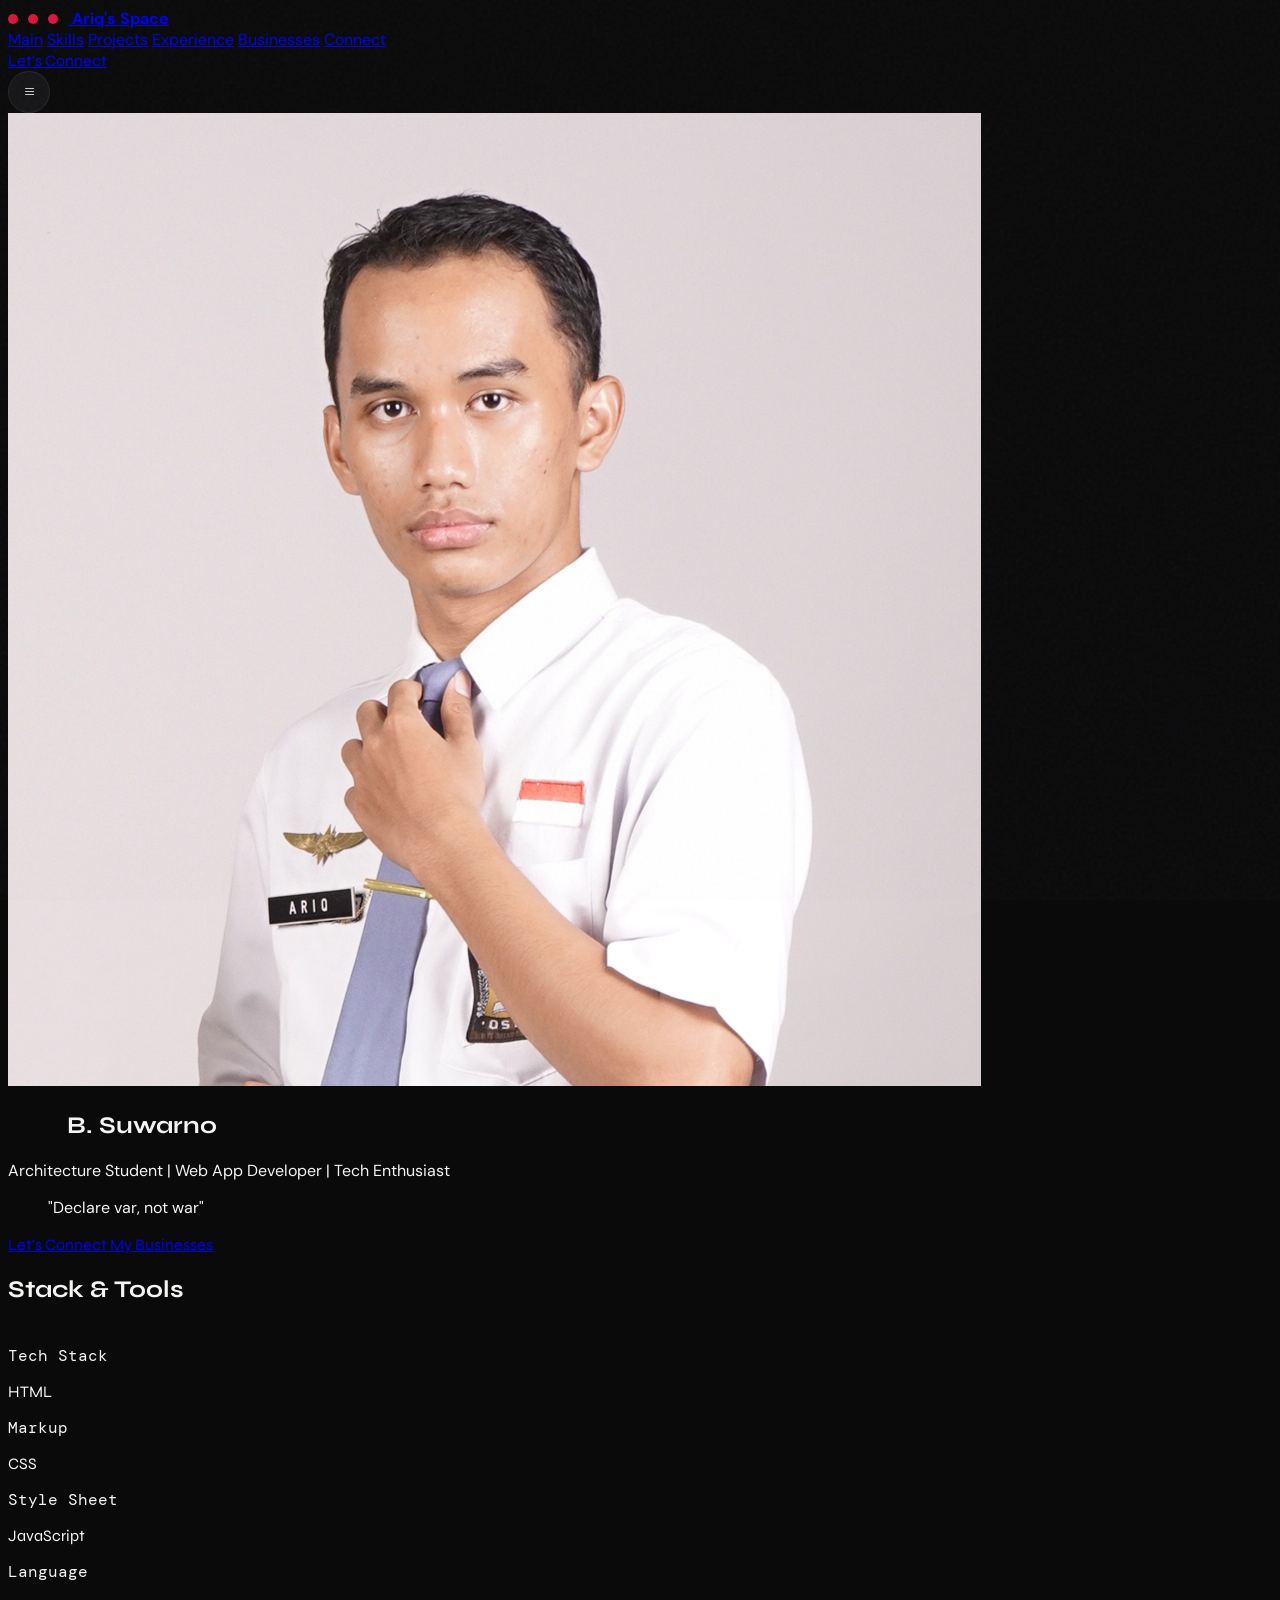
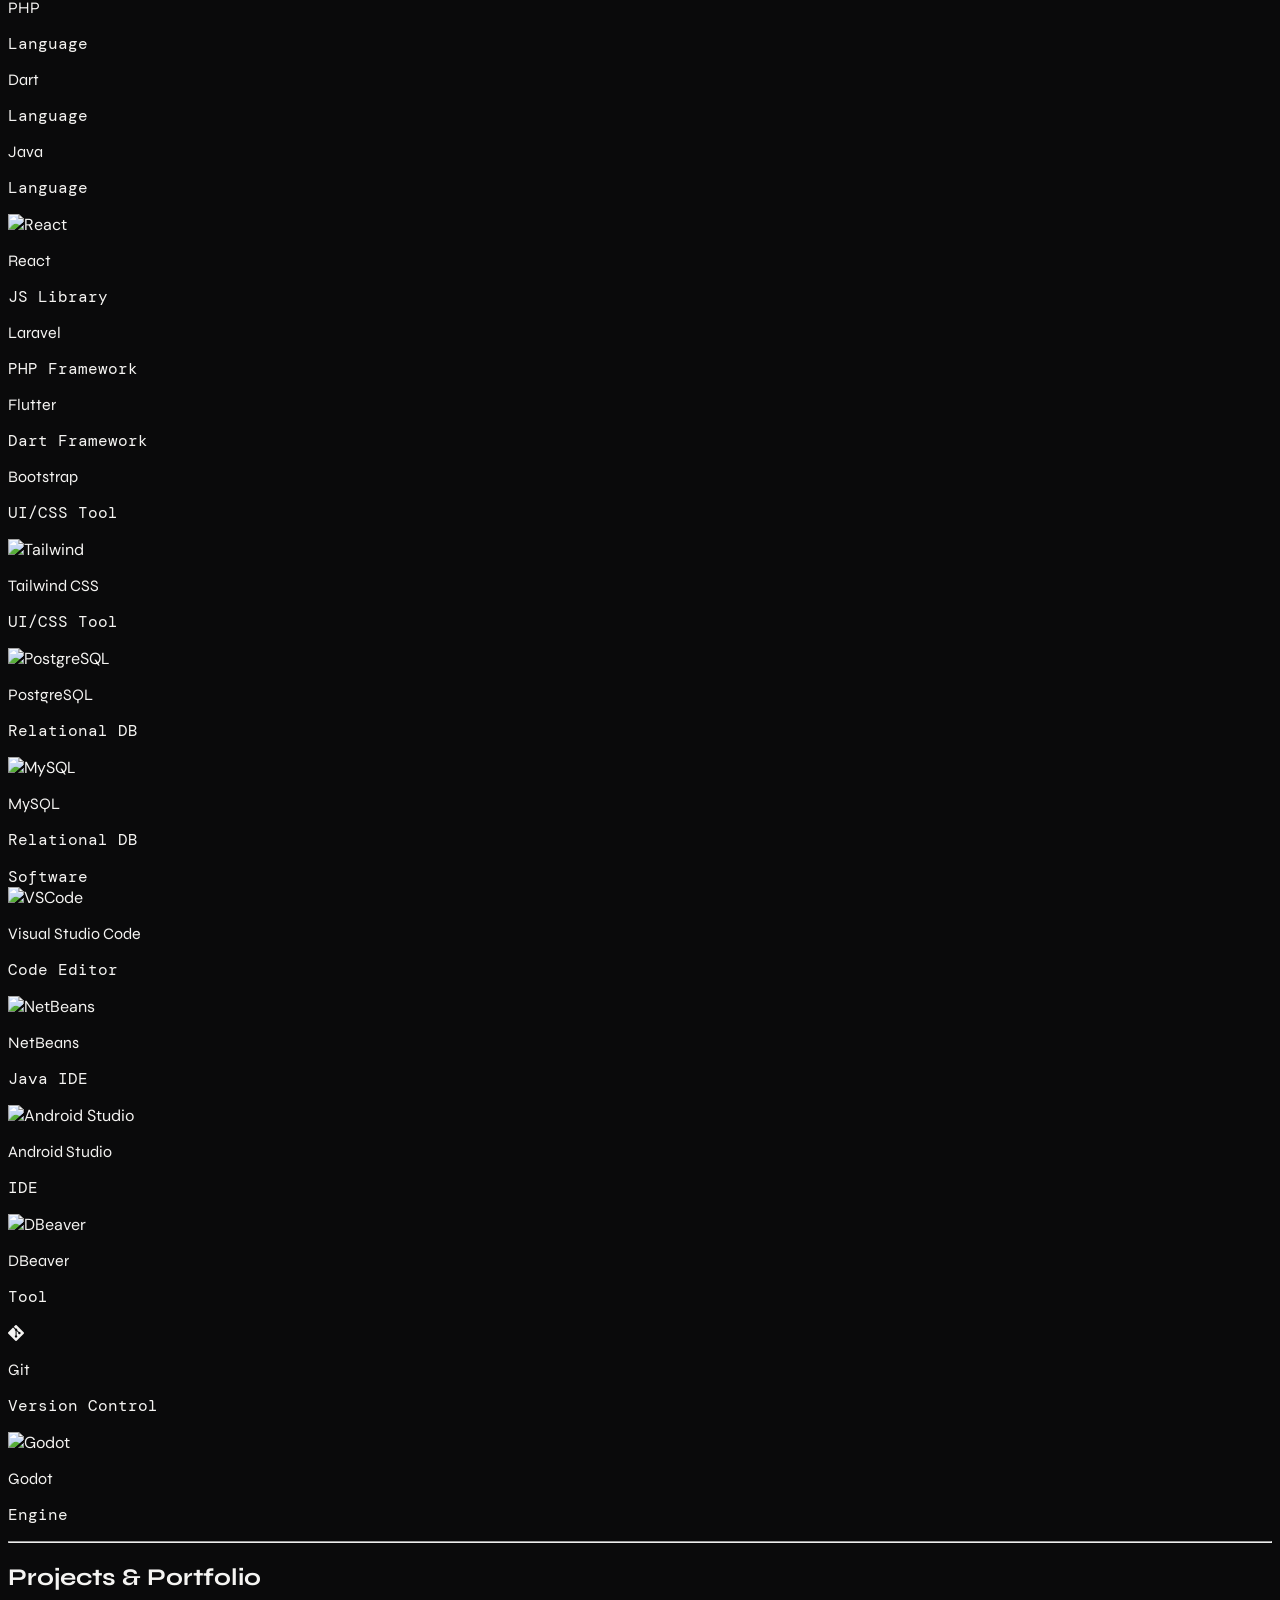
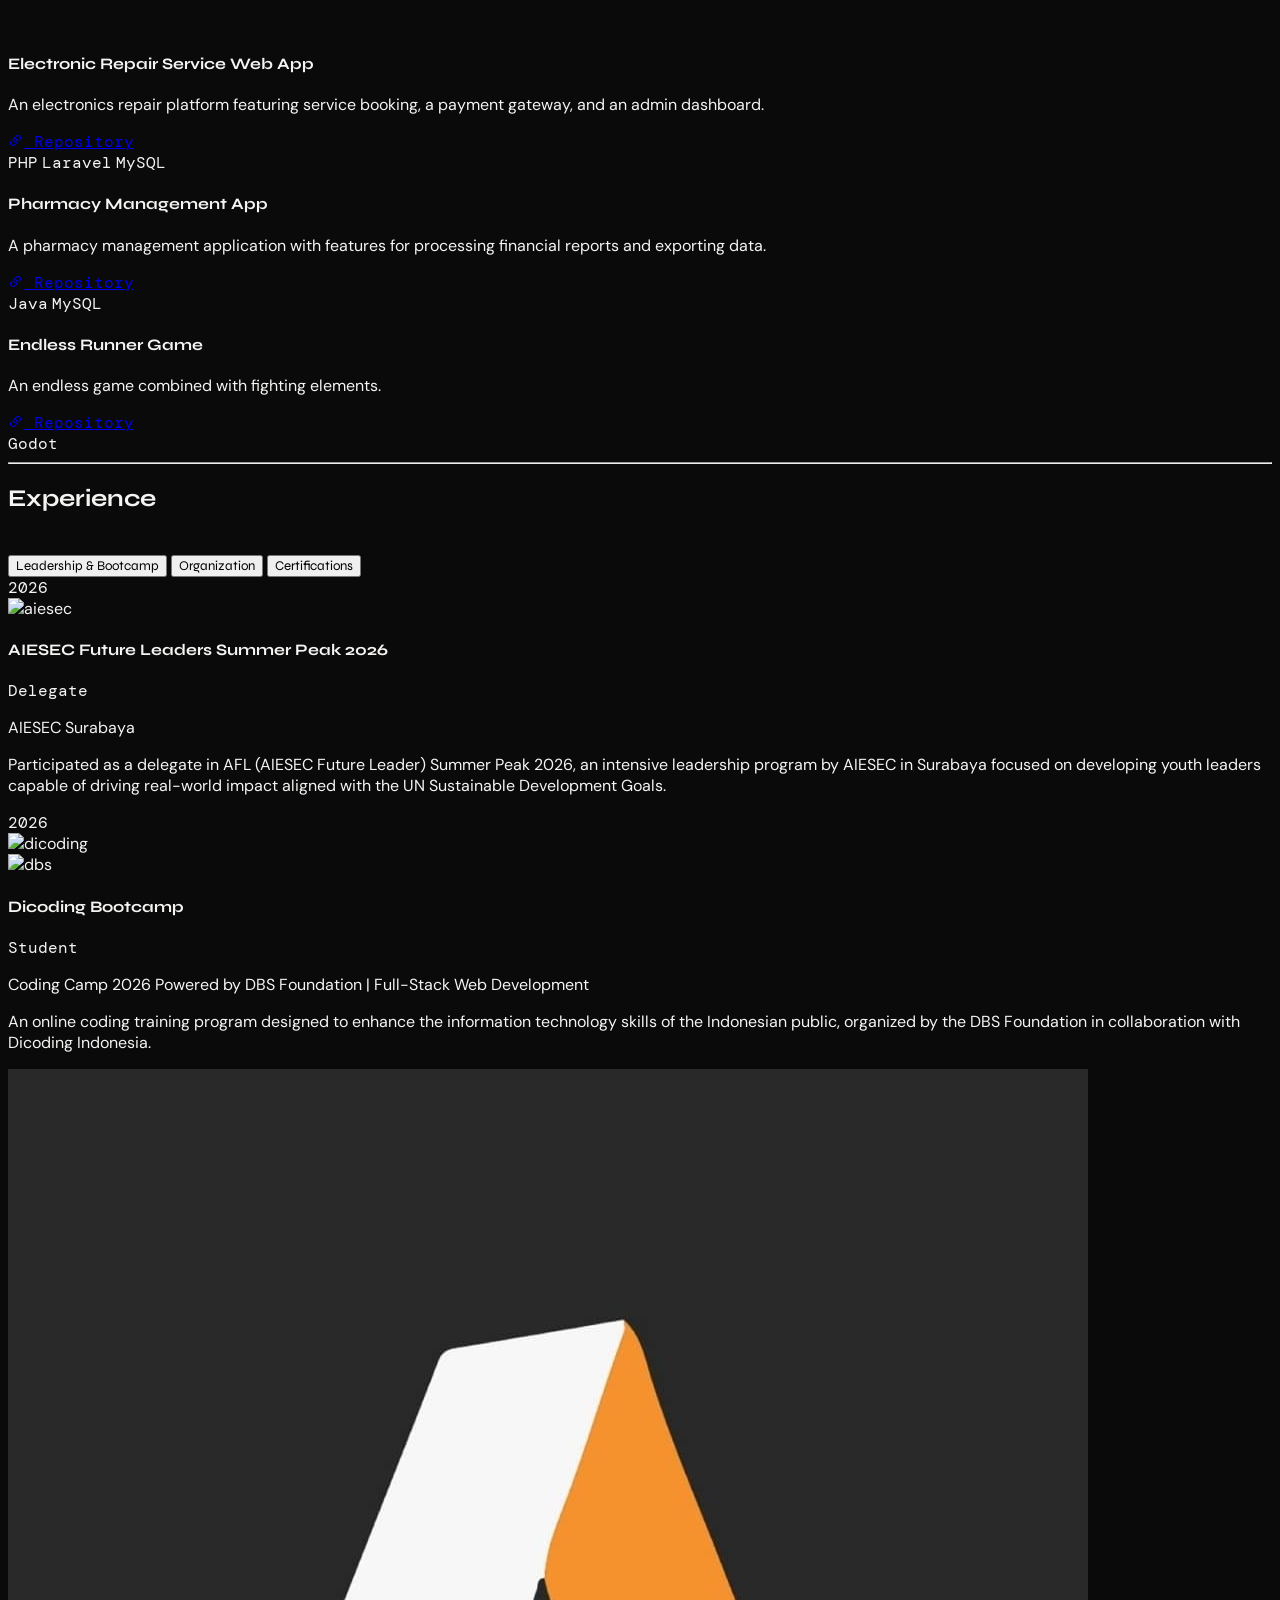
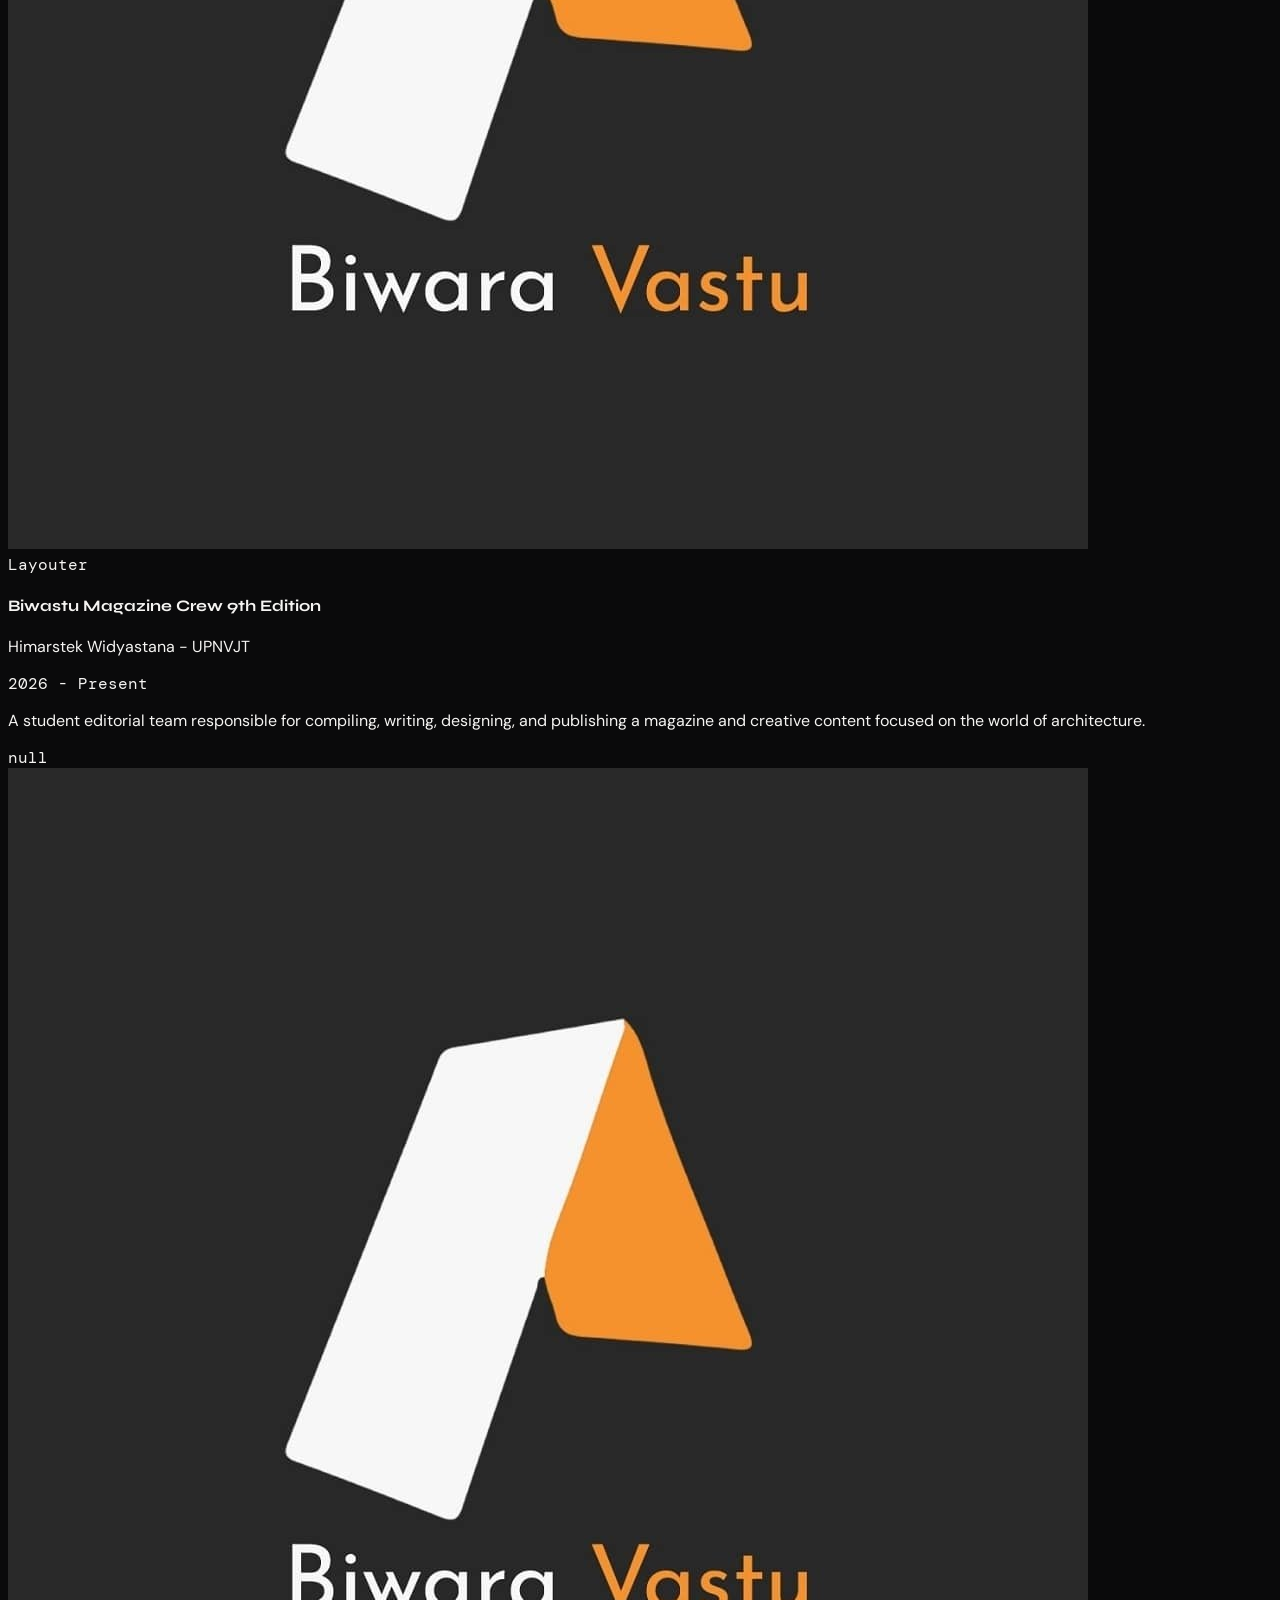
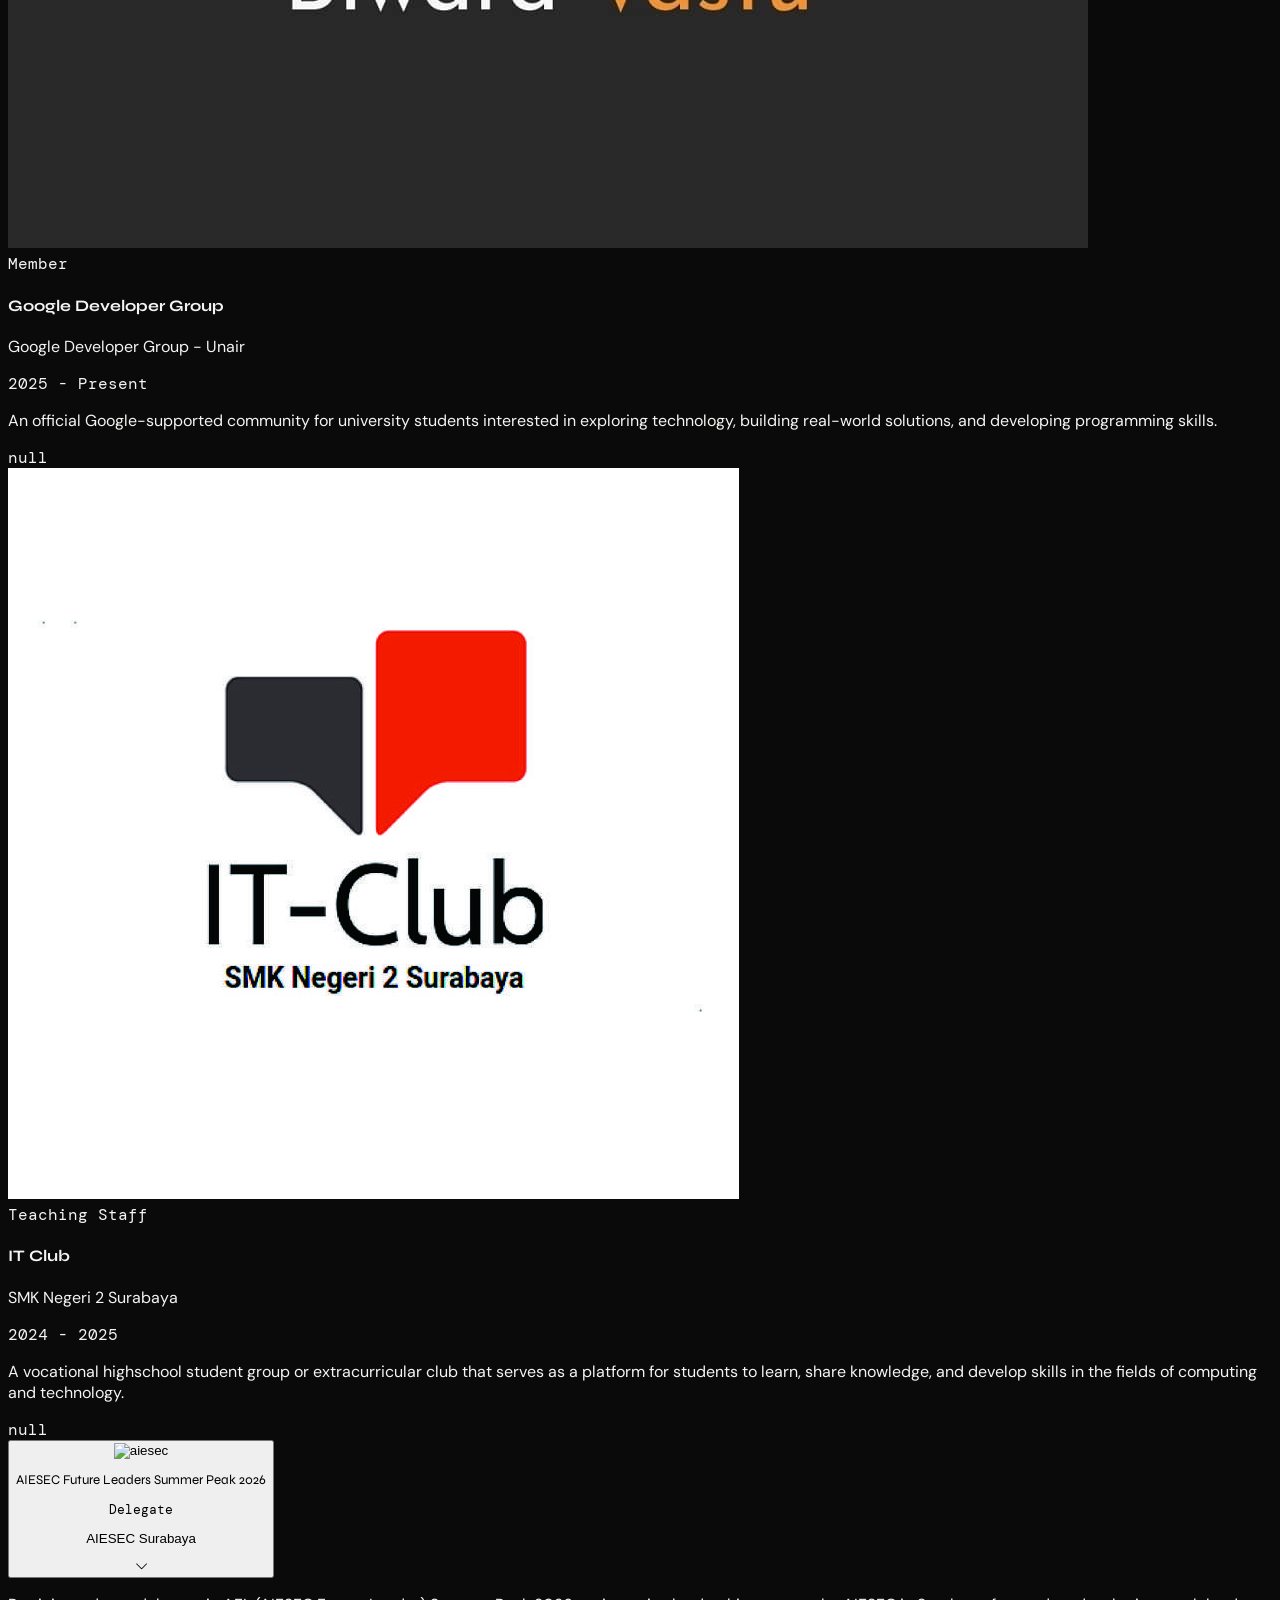
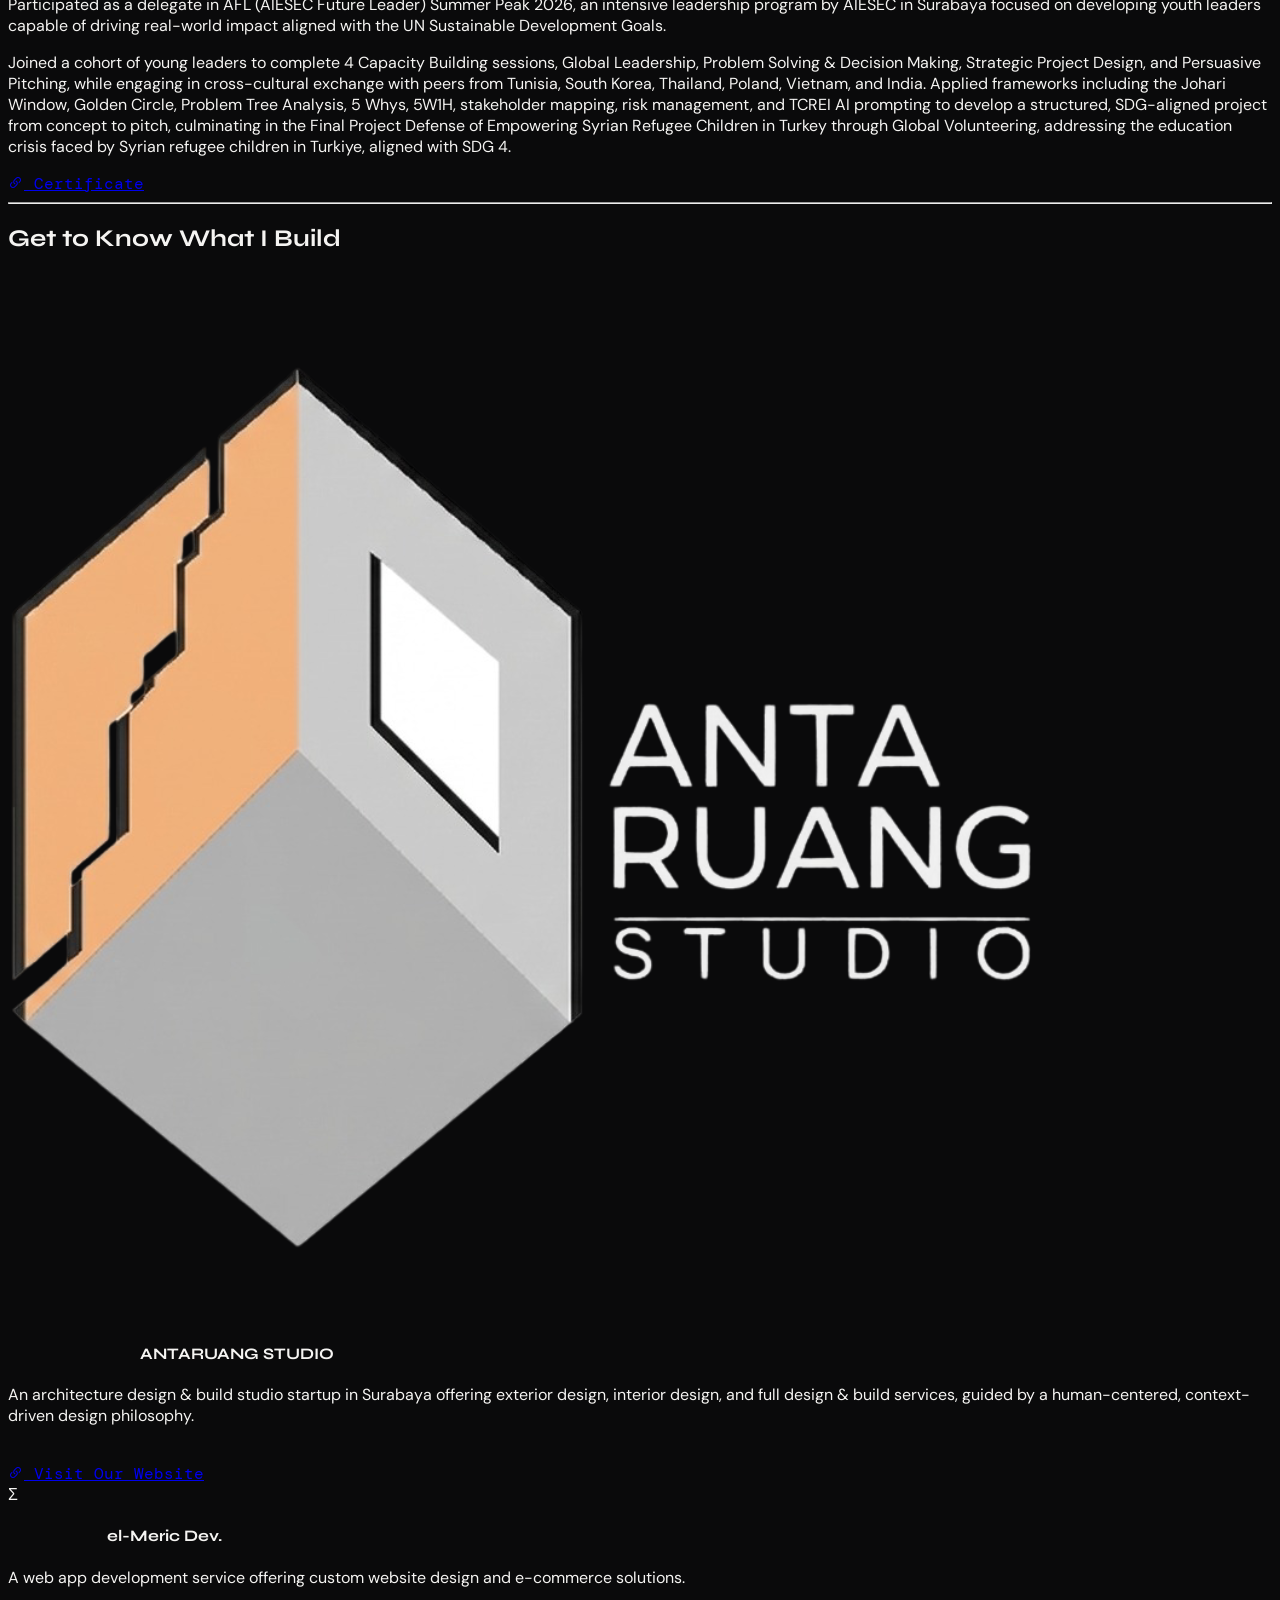
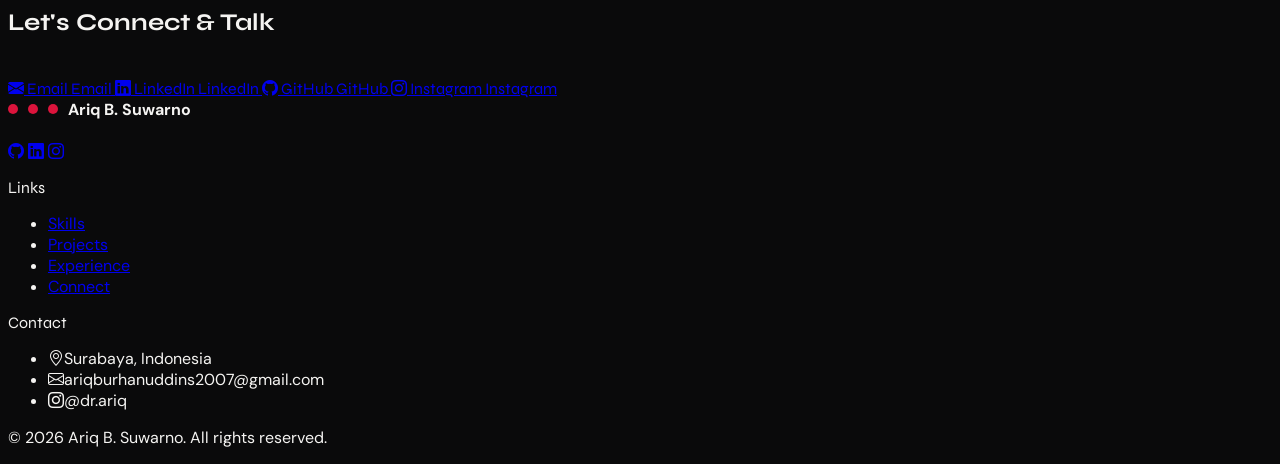
==== commit 881157f4: "update UI" ====
--- a/index.html
+++ b/index.html
@@ -21,19 +21,6 @@
           mono: ['DM Mono', 'monospace'],
         },
         colors: {
-<<<<<<< HEAD
-          ink: '#0c0c14',
-          'ink-soft': '#1a1a2e',
-          accent: '#6c63ff',
-          'accent-light': '#a89dff',
-          spark: '#ff6b6b',
-          lime: '#b5ff6d',
-          mist: '#f0effa',
-          'mist-dark': '#e4e2f8',
-        },
-        animation: {
-          ticker: 'ticker 28s linear infinite',
-=======
           canvas: '#0a0a0b',
           surface: '#151517',
           'surface-2': '#1c1c1f',
@@ -46,25 +33,16 @@
           spark: '#ff2d2d',
         },
         animation: {
->>>>>>> 5c0c105 (update UI)
           floatY: 'floatY 6s ease-in-out infinite',
           fadeUp: 'fadeUp 0.7s ease both',
           scaleIn: 'scaleIn 0.5s ease both',
           glowPulse: 'glowPulse 3s ease-in-out infinite',
         },
         keyframes: {
-<<<<<<< HEAD
-          ticker: { from:{ transform:'translateX(0)' }, to:{ transform:'translateX(-50%)' } },
-          floatY: { '0%,100%':{ transform:'translateY(0) rotate(-3deg)' }, '50%':{ transform:'translateY(-16px) rotate(3deg)' } },
-          fadeUp: { from:{ opacity:'0', transform:'translateY(30px)' }, to:{ opacity:'1', transform:'translateY(0)' } },
-          scaleIn: { from:{ opacity:'0', transform:'scale(0.9)' }, to:{ opacity:'1', transform:'scale(1)' } },
-          glowPulse: { '0%,100%':{ boxShadow:'0 0 20px rgba(108,99,255,0.3)' }, '50%':{ boxShadow:'0 0 50px rgba(108,99,255,0.7)' } },
-=======
           floatY: { '0%,100%':{ transform:'translateY(0) rotate(-3deg)' }, '50%':{ transform:'translateY(-16px) rotate(3deg)' } },
           fadeUp: { from:{ opacity:'0', transform:'translateY(30px)' }, to:{ opacity:'1', transform:'translateY(0)' } },
           scaleIn: { from:{ opacity:'0', transform:'scale(0.9)' }, to:{ opacity:'1', transform:'scale(1)' } },
           glowPulse: { '0%,100%':{ boxShadow:'0 0 20px rgba(220,20,60,0.35)' }, '50%':{ boxShadow:'0 0 55px rgba(220,20,60,0.7)' } },
->>>>>>> 5c0c105 (update UI)
         }
       }
     }
@@ -73,168 +51,6 @@
 <style>
   * { cursor: none !important; }
 
-<<<<<<< HEAD
-  html{
-    scroll-behavior: smooth;
-    overflow-x: hidden;
-  }
-
-  /* CUSTOM CURSOR */
-  #cursor-dot {
-    position: fixed;
-    width: 8px; height: 8px;
-    background: #6c63ff;
-    border-radius: 50%;
-    pointer-events: none;
-    z-index: 9999;
-    transform: translate(-50%, -50%);
-    transition: transform 0.1s, background 0.2s, width 0.2s, height 0.2s;
-    mix-blend-mode: normal;
-  }
-  #cursor-ring {
-    position: fixed;
-    width: 36px; height: 36px;
-    border: 1.5px solid rgba(108,99,255,0.6);
-    border-radius: 50%;
-    pointer-events: none;
-    z-index: 9998;
-    transform: translate(-50%, -50%);
-    transition: transform 0.18s ease, width 0.25s ease, height 0.25s ease, border-color 0.2s, opacity 0.2s;
-  }
-  #cursor-label {
-    position: fixed;
-    pointer-events: none;
-    z-index: 9999;
-    font-family: 'DM Mono', monospace;
-    font-size: 10px;
-    font-weight: 500;
-    color: white;
-    background: #6c63ff;
-    padding: 4px 10px;
-    border-radius: 100px;
-    white-space: nowrap;
-    opacity: 0;
-    transform: translate(-50%, -50%) scale(0.8);
-    transition: opacity 0.2s, transform 0.2s;
-    pointer-events: none;
-  }
-  body.cursor-hover #cursor-ring {
-    width: 64px; height: 64px;
-    border-color: rgba(108,99,255,0.3);
-  }
-  body.cursor-hover #cursor-dot {
-    background: #ff6b6b;
-    width: 10px; height: 10px;
-  }
-  body.cursor-link #cursor-label { opacity: 1; transform: translate(-50%, -200%) scale(1); }
-  body.cursor-link #cursor-ring { width: 52px; height: 52px; border-color: rgba(181, 255, 109, 0.7); border-width: 2px; }
-  body.cursor-link #cursor-dot { background: #b5ff6d; }
-
-  /* NOISE overlay */
-  body::before {
-    content: '';
-    position: fixed;
-    inset: 0;
-    z-index: 9990;
-    pointer-events: none;
-    opacity: 0.025;
-    background-image: url("data:image/svg+xml,%3Csvg viewBox='0 0 256 256' xmlns='http://www.w3.org/2000/svg'%3E%3Cfilter id='n'%3E%3CfeTurbulence type='fractalNoise' baseFrequency='0.9' numOctaves='4' stitchTiles='stitch'/%3E%3C/filter%3E%3Crect width='100%25' height='100%25' filter='url(%23n)'/%3E%3C/svg%3E");
-  }
-
-  body { font-family: 'DM Sans', sans-serif; background: #f0effa; color: #0c0c14; }
-
-  .font-display { font-family: 'Syne', sans-serif; }
-  .font-mono { font-family: 'DM Mono', monospace; }
-
-  /* SCROLLBAR */
-  ::-webkit-scrollbar { width: 6px; }
-  ::-webkit-scrollbar-track { background: #e4e2f8; }
-  ::-webkit-scrollbar-thumb { background: #6c63ff; border-radius: 10px; }
-
-  /* Gradient text */
-  .grad-text {
-    background: linear-gradient(135deg, #6c63ff 0%, #ff6b6b 60%, #b5ff6d 100%);
-    -webkit-background-clip: text;
-    -webkit-text-fill-color: transparent;
-    background-clip: text;
-  }
-
-  /* Soft ink bg for sections */
-  .ink-section { background: #0c0c14; }
-
-  /* skill card hover */
-  .skill-card { transition: transform 0.2s, box-shadow 0.2s, border-color 0.2s; }
-  .skill-card:hover { transform: translateY(-6px); }
-
-  /* Project top bar */
-  .proj-accent-web { background: linear-gradient(90deg, #ff6b6b, #ffd93d); }
-  .proj-accent-mobile { background: linear-gradient(90deg, #6c63ff, #a89dff); }
-  .proj-accent-backend { background: linear-gradient(90deg, #b5ff6d, #06d6a0); }
-  .proj-accent-multi { background: linear-gradient(90deg, #ff6b6b, #6c63ff); }
-
-  nav { transition: box-shadow 0.3s; }
-  nav.scrolled { box-shadow: 0 4px 40px rgba(0,0,0,0.08); }
-  .nav-logo { display: flex; align-items: center; gap: 10px; font-weight: 700; font-size: 1rem; }
-  .g-dot { width: 10px; height: 10px; border-radius: 50%; display: inline-block; }
-  /* ticker pause on hover */
-  .ticker-inner:hover { animation-play-state: paused; }
-
-  .hero-bg-blob {
-    position: absolute;
-    border-radius: 50%;
-    filter: blur(80px);
-    pointer-events: none;
-    z-index: 0;
-  }
-
-  /* Tab */
-  .tab-btn { transition: all 0.2s; }
-  .tab-content { display: none; }
-  .tab-content.active { display: block; }
-
-  /* Skill status badges */
-  .skill-badge {
-    position: absolute;
-    top: -9px;
-    right: 10px;
-    font-family: 'DM Mono', monospace;
-    font-size: 9px;
-    font-weight: 500;
-    letter-spacing: 0.04em;
-    padding: 3px 9px;
-    border-radius: 100px;
-    white-space: nowrap;
-    border: 1.5px solid;
-    pointer-events: none;
-  }
-  .badge-expert {
-    background: #edfff0;
-    color: #16a34a;
-    border-color: #86efac;
-  }
-  .badge-ongoing {
-    background: #fff8ed;
-    color: #d97706;
-    border-color: #fcd34d;
-    animation: badgePulse 2.5s ease-in-out infinite;
-  }
-  .badge-new {
-    background: #f3f0ff;
-    color: #7c3aed;
-    border-color: #c4b5fd;
-    animation: badgePulse 2s ease-in-out infinite;
-  }
-  @keyframes badgePulse {
-    0%, 100% { box-shadow: none; }
-    50% { box-shadow: 0 0 8px rgba(124,58,237,0.25); }
-  }
-  .badge-ongoing { animation-name: badgePulseOrange; }
-  @keyframes badgePulseOrange {
-    0%, 100% { box-shadow: none; }
-    50% { box-shadow: 0 0 8px rgba(217,119,6,0.25); }
-  }
-  .skill-card { position: relative; }
-=======
   html { scroll-behavior: smooth; overflow-x: hidden; }
 
   /* CUSTOM CURSOR */
@@ -336,7 +152,6 @@
   @media (max-width: 420px) {
     h1 { letter-spacing: -1px !important; }
   }
->>>>>>> 5c0c105 (update UI)
 </style>
 </head>
 <body class="overflow-x-hidden">
@@ -347,71 +162,6 @@
 <div id="cursor-label">klik</div>
 
 <!-- NAV -->
-<<<<<<< HEAD
-<nav id="mainNav" class="fixed top-0 w-full z-50 px-8 lg:px-14 py-4 flex items-center justify-between bg-mist/90 backdrop-blur-xl border-b border-accent/10">
-  <!-- <div class="flex items-center gap-3">
-    <span class="font-mono text-xs bg-ink text-accent-light px-3 py-1 rounded-md"><i class="fa-solid fa-code"></i></span>
-    <span class="font-display font-800 text-ink text-lg tracking-tight">Ariq's Portfolio</span>
-  </div> -->
-  <div class="nav-logo">
-    <!-- <span class="g-dot" style="background:#4285f4"></span>
-    <span class="g-dot" style="background:#ea4335"></span>
-    <span class="g-dot" style="background:#fbbc04"></span>
-    <span class="g-dot" style="background:#34a853"></span> -->
-    <span class="g-dot" style="background:crimson"></span>
-    <span class="g-dot" style="background:orange"></span>
-    <span class="g-dot" style="background:green"></span>
-    <!-- &nbsp;Portfolio -->
-     <a href="https://ariqspace.my.id/">&nbsp;Portfolio</a>
-  </div>
-  <div class="hidden md:flex gap-8">
-    <a href="/#skills" class="font-body text-sm font-medium text-gray-500 hover:text-accent transition-colors duration-200 nav-link">Skills</a>
-    <a href="/#projects" class="font-body text-sm font-medium text-gray-500 hover:text-accent transition-colors duration-200 nav-link">Projects</a>
-    <a href="/#platforms" class="font-body text-sm font-medium text-gray-500 hover:text-accent transition-colors duration-200 nav-link">Platforms</a>
-    <a href="/#organisasi" class="font-body text-sm font-medium text-gray-500 hover:text-accent transition-colors duration-200 nav-link">Experience</a>
-    <a href="/#connect" class="font-body text-sm font-medium text-gray-500 hover:text-accent transition-colors duration-200 nav-link">Connect</a>
-  </div>
-  <a href="/#connect" class="bg-ink text-mist text-sm font-display font-700 px-5 py-2.5 rounded-full hover:bg-accent transition-all duration-200 hover:-translate-y-0.5 nav-link">Let's Connect →</a>
-</nav>
-
-<!-- HERO -->
-<section class="relative min-h-screen flex flex-col items-center justify-center text-center pt-24 pb-16 px-6 overflow-hidden">
-  <!-- blobs -->
-  <div class="hero-bg-blob w-[600px] h-[600px] bg-accent/15 top-[-100px] left-[-200px]"></div>
-  <div class="hero-bg-blob w-[400px] h-[400px] bg-spark/10 bottom-[0px] right-[-100px]"></div>
-  <div class="hero-bg-blob w-[300px] h-[300px] bg-lime/15 top-[40%] right-[10%]"></div>
-
-  <!-- floating icons -->
-  <span class="absolute top-[20%] left-[8%] text-2xl opacity-20 animate-floatY" style="animation-delay:0s">⚡</span>
-  <span class="absolute top-[30%] right-[10%] text-2xl opacity-15 animate-floatY" style="animation-delay:1.5s">🔧</span>
-  <span class="absolute bottom-[25%] left-[12%] text-xl opacity-15 animate-floatY" style="animation-delay:3s">🚀</span>
-  <span class="absolute top-[15%] right-[25%] text-xl opacity-10 animate-floatY" style="animation-delay:0.8s">💎</span>
-  <span class="absolute bottom-[30%] right-[8%] text-2xl opacity-15 animate-floatY" style="animation-delay:2s">✦</span>
-
-  <div class="relative z-10 flex flex-col items-center">
-    <!-- badge -->
-    <!-- <div class="inline-flex items-center gap-2 bg-accent/10 border border-accent/25 text-accent text-xs font-display font-700 px-5 py-2 rounded-full mb-8 animate-fadeUp" style="animation-delay:0.1s">
-      <span class="w-1.5 h-1.5 bg-lime rounded-full animate-pulse"></span>
-      Tersedia untuk proyek baru
-    </div> -->
-
-    <!-- avatar -->
-    <div class="w-40 h-40 rounded-full border-4 border-white shadow-2xl flex items-center justify-center text-5xl bg-gradient-to-br from-ink to-accent mb-7 animate-scaleIn animate-glowPulse overflow-hidden" style="animation-delay:0.2s">
-      <img src="assets/myfotogwejh.jpg" alt="avatar" class="w-full h-full object-cover rounded-full">
-    </div>
-
-    <!-- headline -->
-    <h1 class="font-display font-800 text-5xl lg:text-7xl xl:text-8xl leading-[1.0] tracking-[-3px] mb-6 animate-fadeUp" style="animation-delay:0.3s">
-      <span class="grad-text">Ariq</span>
-      B. Suwarno
-    </h1>
-
-    <p class="font-body text-gray-500 text-lg max-w-md mb-4 animate-fadeUp" style="animation-delay:0.45s">
-      Architecture Student | Software Engineer | Web App Developer | Tech Enthusiast
-    </p>
-
-    <blockquote class="font-body italic text-gray-400 text-base max-w-sm mb-10 animate-fadeUp" style="animation-delay:0.55s">
-=======
 <nav id="mainNav" class="fixed top-0 w-full z-50 px-4 sm:px-8 lg:px-14 py-4 flex items-center justify-between bg-canvas/90 backdrop-blur-xl border-b border-line">
   <div class="nav-logo text-ink text-sm sm:text-base">
     <span class="g-dot" style="background:crimson"></span>
@@ -461,51 +211,10 @@
     </p>
 
     <blockquote class="font-body italic text-muted/80 text-base max-w-sm mb-10 animate-fadeUp" style="animation-delay:0.55s">
->>>>>>> 5c0c105 (update UI)
       "Declare var, not war"
     </blockquote>
 
     <div class="flex gap-4 flex-wrap justify-center animate-fadeUp" style="animation-delay:0.65s">
-<<<<<<< HEAD
-      <a href="#projects" class="bg-ink text-mist font-display font-700 text-sm px-8 py-4 rounded-full hover:bg-accent transition-all duration-250 hover:-translate-y-1 shadow-lg hover:shadow-accent/30 nav-link">
-        Lihat Proyek
-      </a>
-      <a href="https://ariqspace.my.id/blog" class="bg-white text-ink font-display font-600 text-sm px-8 py-4 rounded-full border-2 border-mist-dark hover:border-accent hover:text-accent transition-all duration-250 nav-link">
-        Blog
-      </a>
-      <a href="#connect" class="bg-white text-ink font-display font-600 text-sm px-8 py-4 rounded-full border-2 border-mist-dark hover:border-accent hover:text-accent transition-all duration-250 nav-link">
-        Hubungi Saya
-      </a>
-    </div>
-  </div>
-
-  <!-- TICKER -->
-  <div class="w-full overflow-hidden mt-16 relative z-10">
-    <div class="ticker-inner flex gap-4 animate-ticker w-max">
-      <!-- first set -->
-      <span class="flex items-center gap-2 bg-white border border-mist-dark rounded-full px-5 py-2.5 text-xs font-display font-700 whitespace-nowrap shadow-sm"><i class="fa-brands fa-html5 text-yellow-500"></i> HTML</span>
-      <span class="flex items-center gap-2 bg-white border border-mist-dark rounded-full px-5 py-2.5 text-xs font-display font-700 whitespace-nowrap shadow-sm"><i class="fa-brands fa-css3 text-blue-500"></i> CSS</span>
-      <span class="flex items-center gap-2 bg-white border border-mist-dark rounded-full px-5 py-2.5 text-xs font-display font-700 whitespace-nowrap shadow-sm"><i class="fa-brands fa-js text-blue-600"></i> JavaScript</span>
-      <!-- <span class="flex items-center gap-2 bg-white border border-mist-dark rounded-full px-5 py-2.5 text-xs font-display font-700 whitespace-nowrap shadow-sm"><i class="bi bi-database text-green-600"></i> PostgreSQL</span> -->
-      <span class="flex items-center gap-2 bg-white border border-mist-dark rounded-full px-5 py-2.5 text-xs font-display font-700 whitespace-nowrap shadow-sm"><i class="bi bi-bootstrap text-orange-500"></i> Bootstrap</span>
-      <span class="flex items-center gap-2 bg-white border border-mist-dark rounded-full px-5 py-2.5 text-xs font-display font-700 whitespace-nowrap shadow-sm"><i class="fa-brands fa-php text-purple-500"></i> PHP</span>
-      <span class="flex items-center gap-2 bg-white border border-mist-dark rounded-full px-5 py-2.5 text-xs font-display font-700 whitespace-nowrap shadow-sm"><i class="fa-brands fa-laravel text-gray-600"></i> Laravel</span>
-      <span class="flex items-center gap-2 bg-white border border-mist-dark rounded-full px-5 py-2.5 text-xs font-display font-700 whitespace-nowrap shadow-sm"><i class="bi bi-database text-blue-500"></i> MySQL</span>
-      <span class="flex items-center gap-2 bg-white border border-mist-dark rounded-full px-5 py-2.5 text-xs font-display font-700 whitespace-nowrap shadow-sm"><i class="bi bi-git text-orange-600"></i> Git</span>
-      <span class="flex items-center gap-2 bg-white border border-mist-dark rounded-full px-5 py-2.5 text-xs font-display font-700 whitespace-nowrap shadow-sm"><i class="fa-brands fa-java text-cyan-400"></i> Java</span>
-      <!-- duplicate for infinite -->
-      <!-- <span class="flex items-center gap-2 bg-white border border-mist-dark rounded-full px-5 py-2.5 text-xs font-display font-700 whitespace-nowrap shadow-sm"><span class="text-cyan-500 font-mono font-bold text-base leading-none">⚛</span> React</span> -->
-      <span class="flex items-center gap-2 bg-white border border-mist-dark rounded-full px-5 py-2.5 text-xs font-display font-700 whitespace-nowrap shadow-sm"><i class="fa-brands fa-html5 text-yellow-500"></i> HTML</span>
-      <span class="flex items-center gap-2 bg-white border border-mist-dark rounded-full px-5 py-2.5 text-xs font-display font-700 whitespace-nowrap shadow-sm"><i class="fa-brands fa-css3 text-blue-500"></i> CSS</span>
-      <span class="flex items-center gap-2 bg-white border border-mist-dark rounded-full px-5 py-2.5 text-xs font-display font-700 whitespace-nowrap shadow-sm"><i class="fa-brands fa-js text-blue-600"></i> JavaScript</span>
-      <!-- <span class="flex items-center gap-2 bg-white border border-mist-dark rounded-full px-5 py-2.5 text-xs font-display font-700 whitespace-nowrap shadow-sm"><i class="bi bi-database text-green-600"></i> PostgreSQL</span> -->
-      <span class="flex items-center gap-2 bg-white border border-mist-dark rounded-full px-5 py-2.5 text-xs font-display font-700 whitespace-nowrap shadow-sm"><i class="bi bi-bootstrap text-orange-500"></i> Bootstrap</span>
-      <span class="flex items-center gap-2 bg-white border border-mist-dark rounded-full px-5 py-2.5 text-xs font-display font-700 whitespace-nowrap shadow-sm"><i class="fa-brands fa-php text-purple-500"></i> PHP</span>
-      <span class="flex items-center gap-2 bg-white border border-mist-dark rounded-full px-5 py-2.5 text-xs font-display font-700 whitespace-nowrap shadow-sm"><i class="fa-brands fa-laravel text-gray-600"></i> Laravel</span>
-      <span class="flex items-center gap-2 bg-white border border-mist-dark rounded-full px-5 py-2.5 text-xs font-display font-700 whitespace-nowrap shadow-sm"><i class="bi bi-database text-blue-500"></i> MySQL</span>
-      <span class="flex items-center gap-2 bg-white border border-mist-dark rounded-full px-5 py-2.5 text-xs font-display font-700 whitespace-nowrap shadow-sm"><i class="bi bi-git text-orange-600"></i> Git</span>
-      <span class="flex items-center gap-2 bg-white border border-mist-dark rounded-full px-5 py-2.5 text-xs font-display font-700 whitespace-nowrap shadow-sm"><i class="fa-brands fa-java text-cyan-400"></i> Java</span>
-=======
       <a href="#connect" class="bg-accent text-white font-display font-700 text-sm px-8 py-4 rounded-full hover:bg-accent-light transition-all duration-250 hover:-translate-y-1 shadow-lg shadow-accent/20 nav-link">
         Let's Connect
       </a>
@@ -515,94 +224,10 @@
       <a href="#business" class="bg-surface text-ink font-display font-600 text-sm px-8 py-4 rounded-full border-2 border-line hover:border-accent hover:text-accent-light transition-all duration-250 nav-link">
         My Businesses
       </a>
->>>>>>> 5c0c105 (update UI)
     </div>
   </div>
 </section>
 
-<<<<<<< HEAD
-<!-- STATS BAR (dark) -->
-<!-- <div class="ink-section py-14 px-6">
-  <div class="max-w-5xl mx-auto grid grid-cols-2 md:grid-cols-4 gap-8 text-center">
-    <div>
-      <p class="font-display font-800 text-5xl text-accent">3+</p>
-      <p class="font-body text-gray-400 text-sm mt-1">Tahun Pengalaman</p>
-    </div>
-    <div>
-      <p class="font-display font-800 text-5xl text-lime">40+</p>
-      <p class="font-body text-gray-400 text-sm mt-1">Proyek Selesai</p>
-    </div>
-    <div>
-      <p class="font-display font-800 text-5xl text-spark">15+</p>
-      <p class="font-body text-gray-400 text-sm mt-1">Klien Puas</p>
-    </div>
-    <div>
-      <p class="font-display font-800 text-5xl text-accent-light">8</p>
-      <p class="font-body text-gray-400 text-sm mt-1">Tech Stack Utama</p>
-    </div>
-  </div>
-</div> -->
-
-<!-- SKILLS -->
-<section id="skills" class="max-w-5xl mx-auto py-24 px-6">
-  <span class="font-mono text-xs font-500 tracking-widest text-accent uppercase">- Kemampuan</span>
-  <h2 class="font-display font-800 text-4xl lg:text-5xl tracking-tight mt-3 mb-4"><span class="grad-text">Stack </span>& Tools</h2>
-  <p class="font-body text-gray-500 text-base max-w-xl mb-14">Teknologi yang saya gunakan sehari-hari untuk membangun produk yang cepat, scalable, dan indah.</p>
-  
-  <!-- Language -->
-  <div class="mb-10">
-    <div class="flex items-center gap-3 mb-5">
-      <span class="font-mono text-xs font-500 tracking-widest text-gray-400 uppercase">Programming Languages</span>
-      <div class="flex-1 h-px bg-mist-dark"></div>
-    </div>
-    <div class="flex flex-wrap gap-3">
-      <div class="skill-card flex items-center gap-3 bg-white border-2 border-mist-dark rounded-2xl px-5 py-4 shadow-sm hover:border-orange-500 hover:bg-orange-50 hover:shadow-orange-100 hover:shadow-lg">
-        <span class="skill-badge badge-expert">★ Expert</span>
-        <i class="fa-brands fa-html5 text-2xl text-orange-500"></i>
-        <div><p class="font-display font-700 text-sm">HTML</p><p class="font-mono text-xs text-gray-400 mt-0.5">Markup</p></div>
-      </div>
-      <div class="skill-card flex items-center gap-3 bg-white border-2 border-mist-dark rounded-2xl px-5 py-4 shadow-sm hover:border-blue-500 hover:bg-blue-50 hover:shadow-blue-100 hover:shadow-lg">
-        <span class="skill-badge badge-expert">★ Expert</span>
-        <i class="fa-brands fa-css3 text-2xl text-blue-500"></i>
-        <div><p class="font-display font-700 text-sm">CSS</p><p class="font-mono text-xs text-gray-400 mt-0.5">Style Sheet</p></div>
-      </div>
-      <div class="skill-card flex items-center gap-3 bg-white border-2 border-mist-dark rounded-2xl px-5 py-4 shadow-sm hover:border-yellow-500 hover:bg-yellow-50 hover:shadow-yellow-100 hover:shadow-lg">
-        <span class="skill-badge badge-expert">★ Expert</span>
-        <i class="fa-brands fa-js text-2xl text-yellow-500"></i>
-        <div><p class="font-display font-700 text-sm">JavaScript</p><p class="font-mono text-xs text-gray-400 mt-0.5">Language</p></div>
-      </div>
-      <div class="skill-card flex items-center gap-3 bg-white border-2 border-mist-dark rounded-2xl px-5 py-4 shadow-sm hover:border-blue-600 hover:bg-blue-50 hover:shadow-blue-100 hover:shadow-lg">
-        <span class="skill-badge badge-expert">★ Expert</span>
-        <i class="fa-brands fa-php text-2xl text-blue-600"></i>
-        <div><p class="font-display font-700 text-sm">PHP</p><p class="font-mono text-xs text-gray-400 mt-0.5">Language</p></div>
-      </div>
-      <div class="skill-card flex items-center gap-3 bg-white border-2 border-mist-dark rounded-2xl px-5 py-4 shadow-sm hover:border-blue-500 hover:bg-blue-50 hover:shadow-blue-100 hover:shadow-lg">
-        <span class="skill-badge badge-new">✦ New Skill</span>
-        <i class="fa-brands fa-dart-lang text-2xl text-blue-500"></i>
-        <div><p class="font-display font-700 text-sm">Dart</p><p class="font-mono text-xs text-gray-400 mt-0.5">Language</p></div>
-      </div>
-      <div class="skill-card flex items-center gap-3 bg-white border-2 border-mist-dark rounded-2xl px-5 py-4 shadow-sm hover:border-blue-500 hover:bg-blue-50 hover:shadow-blue-100 hover:shadow-lg">
-        <span class="skill-badge badge-new">✦ New Skill</span>
-        <i class="fa-brands fa-java text-2xl text-blue-500"></i>
-        <div><p class="font-display font-700 text-sm">Java</p><p class="font-mono text-xs text-gray-400 mt-0.5">Language</p></div>
-      </div>
-      <div class="skill-card flex items-center gap-3 bg-white border-2 border-mist-dark rounded-2xl px-5 py-4 shadow-sm hover:border-blue-600 hover:bg-blue-50 hover:shadow-blue-100 hover:shadow-lg">
-        <span class="skill-badge badge-ongoing">⏳ On Going</span>
-        <i class="fa-brands fa-python text-2xl text-blue-600"></i>
-        <div><p class="font-display font-700 text-sm">Python</p><p class="font-mono text-xs text-gray-400 mt-0.5">Language</p></div>
-      </div>
-      <div class="skill-card flex items-center gap-3 bg-white border-2 border-mist-dark rounded-2xl px-5 py-4 shadow-sm hover:border-blue-600 hover:bg-blue-50 hover:shadow-blue-100 hover:shadow-lg">
-        <span class="skill-badge badge-ongoing">⏳ On Going</span>
-        <img src="https://upload.wikimedia.org/wikipedia/commons/6/6a/Godot_icon.svg"
-        alt="Godot"
-        class="w-7 h-7 object-contain">
-        <div><p class="font-display font-700 text-sm">Godot</p><p class="font-mono text-xs text-gray-400 mt-0.5">Language</p></div>
-      </div>
-      <div class="skill-card flex items-center gap-3 bg-white border-2 border-mist-dark rounded-2xl px-5 py-4 shadow-sm hover:border-purple-500 hover:bg-purple-50 hover:shadow-purple-100 hover:shadow-lg">
-        <span class="skill-badge badge-expert">★ Expert</span>
-        <i class="bi bi-filetype-sql text-2xl text-purple-500"></i>
-        <div><p class="font-display font-700 text-sm">SQL</p><p class="font-mono text-xs text-gray-400 mt-0.5">Language</p></div>
-=======
 <!-- SKILLS -->
 <section id="skills" class="max-w-5xl mx-auto py-24 px-6">
   <h2 class="font-display font-800 text-3xl sm:text-4xl lg:text-5xl tracking-tight mt-3 mb-4 text-ink">Stack & Tools</h2>
@@ -664,160 +289,10 @@
       <div class="skill-card flex items-center gap-3 bg-surface border-2 border-line rounded-2xl px-5 py-4 hover:border-accent hover:bg-accent/5">
         <img src="https://uxwing.com/wp-content/themes/uxwing/download/brands-and-social-media/mysql-icon.png" alt="MySQL" class="w-7 h-7 object-contain">
         <div><p class="font-display font-700 text-sm text-ink">MySQL</p><p class="font-mono text-xs text-muted mt-0.5">Relational DB</p></div>
->>>>>>> 5c0c105 (update UI)
-      </div>
-    </div>
-  </div>
-
-<<<<<<< HEAD
-  <!-- Frameworks -->
-  <div class="mb-10">
-    <div class="flex items-center gap-3 mb-5">
-      <span class="font-mono text-xs font-500 tracking-widest text-gray-400 uppercase">Frameworks</span>
-      <div class="flex-1 h-px bg-mist-dark"></div>
-    </div>
-    <div class="flex flex-wrap gap-3">
-      <!-- <div class="skill-card flex items-center gap-3 bg-white border-2 border-mist-dark rounded-2xl px-5 py-4 shadow-sm hover:border-cyan-500 hover:bg-cyan-50 hover:shadow-cyan-100 hover:shadow-lg">
-        <span class="text-2xl">⚛</span>
-        <div><p class="font-display font-700 text-sm">React</p><p class="font-mono text-xs text-gray-400 mt-0.5">Hooks + Context</p></div>
-      </div> -->
-      <div class="skill-card flex items-center gap-3 bg-white border-2 border-mist-dark rounded-2xl px-5 py-4 shadow-sm hover:border-red-500 hover:bg-red-50 hover:shadow-red-100 hover:shadow-lg">
-        <span class="skill-badge badge-expert">★ Expert</span>
-        <i class="fa-brands fa-laravel text-2xl text-red-600"></i>
-        <div><p class="font-display font-700 text-sm">Laravel</p><p class="font-mono text-xs text-gray-400 mt-0.5">PHP Framework</p></div>
-      </div>
-      <div class="skill-card flex items-center gap-3 bg-white border-2 border-mist-dark rounded-2xl px-5 py-4 shadow-sm hover:border-cyan-400 hover:bg-cyan-50 hover:shadow-cyan-100 hover:shadow-lg">
-        <span class="skill-badge badge-new">✦ New Skill</span>
-        <i class="fa-brands fa-flutter text-2xl text-cyan-500"></i>
-        <div><p class="font-display font-700 text-sm">Flutter</p><p class="font-mono text-xs text-gray-400 mt-0.5">Dart Framework</p></div>
-      </div>
-    </div>
-  </div>
-
-  <!-- Frontend -->
-  <!-- <div class="mb-10">
-    <div class="flex items-center gap-3 mb-5">
-      <span class="font-mono text-xs font-500 tracking-widest text-gray-400 uppercase">Frontend</span>
-      <div class="flex-1 h-px bg-mist-dark"></div>
-    </div>
-    <div class="flex flex-wrap gap-3">
-      <div class="skill-card flex items-center gap-3 bg-white border-2 border-mist-dark rounded-2xl px-5 py-4 shadow-sm hover:border-cyan-500 hover:bg-cyan-50 hover:shadow-cyan-100 hover:shadow-lg">
-        <span class="text-2xl">⚛</span>
-        <div><p class="font-display font-700 text-sm">React</p><p class="font-mono text-xs text-gray-400 mt-0.5">Hooks + Context</p></div>
-      </div>
-      <div class="skill-card flex items-center gap-3 bg-white border-2 border-mist-dark rounded-2xl px-5 py-4 shadow-sm hover:border-black hover:bg-gray-50 hover:shadow-gray-200 hover:shadow-lg">
-        <i class="bi bi-lightning-fill text-2xl text-black"></i>
-        <div><p class="font-display font-700 text-sm">Next.js</p><p class="font-mono text-xs text-gray-400 mt-0.5">App Router</p></div>
-      </div>
-      <div class="skill-card flex items-center gap-3 bg-white border-2 border-mist-dark rounded-2xl px-5 py-4 shadow-sm hover:border-cyan-400 hover:bg-cyan-50 hover:shadow-cyan-100 hover:shadow-lg">
-        <i class="bi bi-wind text-2xl text-cyan-500"></i>
-        <div><p class="font-display font-700 text-sm">Tailwind CSS</p><p class="font-mono text-xs text-gray-400 mt-0.5">v3 + Custom</p></div>
-      </div>
-      <div class="skill-card flex items-center gap-3 bg-white border-2 border-mist-dark rounded-2xl px-5 py-4 shadow-sm hover:border-green-500 hover:bg-green-50 hover:shadow-green-100 hover:shadow-lg">
-        <i class="bi bi-circle-fill text-2xl text-green-500"></i>
-        <div><p class="font-display font-700 text-sm">Vue.js</p><p class="font-mono text-xs text-gray-400 mt-0.5">Composition API</p></div>
-      </div>
-    </div>
-  </div> -->
-
-  <!-- Backend -->
-  <!-- <div class="mb-10">
-    <div class="flex items-center gap-3 mb-5">
-      <span class="font-mono text-xs font-500 tracking-widest text-gray-400 uppercase">Backend</span>
-      <div class="flex-1 h-px bg-mist-dark"></div>
-    </div>
-    <div class="flex flex-wrap gap-3">
-      <div class="skill-card flex items-center gap-3 bg-white border-2 border-mist-dark rounded-2xl px-5 py-4 shadow-sm hover:border-green-600 hover:bg-green-50 hover:shadow-green-100 hover:shadow-lg">
-        <i class="bi bi-heptagon-fill text-2xl text-green-600"></i>
-        <div><p class="font-display font-700 text-sm">Node.js</p><p class="font-mono text-xs text-gray-400 mt-0.5">Express / Fastify</p></div>
-      </div>
-      <div class="skill-card flex items-center gap-3 bg-white border-2 border-mist-dark rounded-2xl px-5 py-4 shadow-sm hover:border-emerald-500 hover:bg-emerald-50 hover:shadow-emerald-100 hover:shadow-lg">
-        <i class="bi bi-leaf-fill text-2xl text-emerald-500"></i>
-        <div><p class="font-display font-700 text-sm">Django</p><p class="font-mono text-xs text-gray-400 mt-0.5">REST Framework</p></div>
-      </div>
-      <div class="skill-card flex items-center gap-3 bg-white border-2 border-mist-dark rounded-2xl px-5 py-4 shadow-sm hover:border-blue-500 hover:bg-blue-50 hover:shadow-blue-100 hover:shadow-lg">
-        <i class="bi bi-docker text-2xl text-blue-500"></i>
-        <div><p class="font-display font-700 text-sm">Docker</p><p class="font-mono text-xs text-gray-400 mt-0.5">Compose + K8s</p></div>
-      </div>
-    </div>
-  </div> -->
-
-  <!-- Database -->
-  <div class="mb-10">
-    <div class="flex items-center gap-3 mb-5">
-      <span class="font-mono text-xs font-500 tracking-widest text-gray-400 uppercase">Database</span>
-      <div class="flex-1 h-px bg-mist-dark"></div>
-    </div>
-    <div class="flex flex-wrap gap-3">
-      <div class="skill-card flex items-center gap-3 bg-white border-2 border-mist-dark rounded-2xl px-5 py-4 shadow-sm hover:border-blue-600 hover:bg-blue-50 hover:shadow-blue-100 hover:shadow-lg">
-        <img src="https://wiki.postgresql.org/images/thumb/a/a4/PostgreSQL_logo.3colors.svg/540px-PostgreSQL_logo.3colors.svg.png?20090213191835"
-        alt="PostgreSQL"
-        class="w-7 h-7 object-contain">
-        <div><p class="font-display font-700 text-sm">PostgreSQL</p><p class="font-mono text-xs text-gray-400 mt-0.5">Relational DB</p></div>
-      </div>
-      <div class="skill-card flex items-center gap-3 bg-white border-2 border-mist-dark rounded-2xl px-5 py-4 shadow-sm hover:border-orange-500 hover:bg-orange-50 hover:shadow-orange-100 hover:shadow-lg">
-        <span class="skill-badge badge-expert">★ Expert</span>
-        <img src="https://uxwing.com/wp-content/themes/uxwing/download/brands-and-social-media/mysql-icon.png"
-        alt="MySQL"
-        class="w-7 h-7 object-contain">
-        <div><p class="font-display font-700 text-sm">MySQL</p><p class="font-mono text-xs text-gray-400 mt-0.5">Relational DB</p></div>
-      </div>
-    </div>
-  </div>
-
-  <!-- Tools -->
-  <div>
-    <div class="flex items-center gap-3 mb-5">
-      <span class="font-mono text-xs font-500 tracking-widest text-gray-400 uppercase">Tools</span>
-      <div class="flex-1 h-px bg-mist-dark"></div>
-    </div>
-    <div class="flex flex-wrap gap-3">
-      <div class="skill-card flex items-center gap-3 bg-white border-2 border-mist-dark rounded-2xl px-5 py-4 shadow-sm hover:border-blue-600 hover:bg-blue-50 hover:shadow-blue-100 hover:shadow-lg">
-        <img src="https://upload.wikimedia.org/wikipedia/commons/thumb/9/98/Apache_NetBeans_Logo.svg/500px-Apache_NetBeans_Logo.svg.png?_=20180920122700"
-        alt="NetBeans"
-        class="w-7 h-7 object-contain">
-      <div><p class="font-display font-700 text-sm">NetBeans</p><p class="font-mono text-xs text-gray-400 mt-0.5">JavaIDE</p></div>
-      </div>
-      <div class="skill-card flex items-center gap-3 bg-white border-2 border-mist-dark rounded-2xl px-5 py-4 shadow-sm hover:border-blue-600 hover:bg-blue-50 hover:shadow-blue-100 hover:shadow-lg">
-        <img src="https://upload.wikimedia.org/wikipedia/commons/thumb/c/c1/Android_Studio_icon_%282023%29.svg/1280px-Android_Studio_icon_%282023%29.svg.png"
-        alt="Android Studio"
-        class="w-7 h-7 object-contain">
-      <div><p class="font-display font-700 text-sm">Android Studio</p><p class="font-mono text-xs text-gray-400 mt-0.5">IDE</p></div>
-      </div>
-      <div class="skill-card flex items-center gap-3 bg-white border-2 border-mist-dark rounded-2xl px-5 py-4 shadow-sm hover:border-blue-600 hover:bg-blue-50 hover:shadow-blue-100 hover:shadow-lg">
-        <img src="https://code.visualstudio.com/assets/branding/code-stable.png"
-        alt="VSCode"
-        class="w-7 h-7 object-contain">
-        <div><p class="font-display font-700 text-sm">Visual Studio Code</p><p class="font-mono text-xs text-gray-400 mt-0.5">Code Editor</p></div>
-      </div>
-      <div class="skill-card flex items-center gap-3 bg-white border-2 border-mist-dark rounded-2xl px-5 py-4 shadow-sm hover:border-blue-600 hover:bg-blue-50 hover:shadow-blue-100 hover:shadow-lg">
-        <img src="https://upload.wikimedia.org/wikipedia/commons/thumb/b/b5/DBeaver_logo.svg/330px-DBeaver_logo.svg.png"
-        alt="DBeaver"
-        class="w-7 h-7 object-contain">
-        <div><p class="font-display font-700 text-sm">DBeaver</p><p class="font-mono text-xs text-gray-400 mt-0.5">Tool</p></div>
-      </div>
-      <div class="skill-card flex items-center gap-3 bg-white border-2 border-purple-200 rounded-2xl px-5 py-4 shadow-sm hover:border-purple-500 hover:bg-purple-50 hover:shadow-purple-200 hover:shadow-lg">
-        <i class="fa-brands fa-bootstrap text-2xl text-purple-600"></i>
-      <div><p class="font-display font-700 text-sm">Bootstrap</p><p class="font-mono text-xs text-gray-400 mt-0.5">UI/CSS Tool</p></div>
-      </div>
-      <div class="skill-card flex items-center gap-3 bg-white border-2 border-mist-dark rounded-2xl px-5 py-4 shadow-sm hover:border-cyan-400 hover:bg-cyan-50 hover:shadow-cyan-100 hover:shadow-lg">
-        <img src="https://upload.wikimedia.org/wikipedia/commons/thumb/d/d5/Tailwind_CSS_Logo.svg/1280px-Tailwind_CSS_Logo.svg.png"
-        alt="Tailwind"
-        class="w-7 h-7 object-contain">
-        <div><p class="font-display font-700 text-sm">Tailwind CSS</p><p class="font-mono text-xs text-gray-400 mt-0.5">UI/CSS Tool</p></div>
-      </div>
-      <div class="skill-card flex items-center gap-3 bg-white border-2 border-mist-dark rounded-2xl px-5 py-4 shadow-sm hover:border-orange-500 hover:bg-orange-50 hover:shadow-orange-100 hover:shadow-lg">
-        <i class="bi bi-git text-orange text-2xl text-orange-500"></i>
-        <div><p class="font-display font-700 text-sm">Git</p><p class="font-mono text-xs text-gray-400 mt-0.5">Version Control</p></div>
-      </div>
-      <div class="skill-card flex items-center gap-3 bg-white border-2 border-mist-dark rounded-2xl px-5 py-4 shadow-sm hover:border-cyan-400 hover:bg-cyan-50 hover:shadow-cyan-100 hover:shadow-lg">
-        <img src="https://upload.wikimedia.org/wikipedia/commons/thumb/a/a7/React-icon.svg/3840px-React-icon.svg.png"
-        alt="React"
-        class="w-7 h-7 object-contain">
-        <div><p class="font-display font-700 text-sm">React</p><p class="font-mono text-xs text-gray-400 mt-0.5">JS Library</p></div>
-      </div>
-    </div>
-=======
+      </div>
+    </div>
+  </div>
+
   <div>
     <div class="flex items-center gap-3 mb-5">
       <span class="font-mono text-xs font-500 tracking-widest text-muted uppercase">Software</span>
@@ -848,307 +323,10 @@
         <img src="https://upload.wikimedia.org/wikipedia/commons/6/6a/Godot_icon.svg" alt="Godot" class="w-7 h-7 object-contain">
         <div><p class="font-display font-700 text-sm text-ink">Godot</p><p class="font-mono text-xs text-muted mt-0.5">Engine</p></div>
       </div>
->>>>>>> 5c0c105 (update UI)
     </div>
   </div>
 </section>
 
-<<<<<<< HEAD
-<hr class="border-mist-dark max-w-5xl mx-auto" />
-
-<!-- PLATFORMS (dark) -->
-<div id="platforms" class="ink-section py-24 px-6">
-  <div class="max-w-5xl mx-auto">
-    <span class="font-mono text-xs font-500 tracking-widest text-accent/70 uppercase">— Platform</span>
-    <h2 class="font-display font-800 text-4xl lg:text-5xl tracking-tight mt-3 mb-4 text-white">Apa yang <span class="grad-text">Saya Buat</span></h2>
-    <!-- <p class="font-body text-gray-400 text-base max-w-xl mb-14">test</p> -->
-
-    <div class="grid grid-cols-1 md:grid-cols-2 gap-5">
-      <!-- Web -->
-      <div class="group bg-white/5 border border-white/10 rounded-3xl p-8 text-center hover:bg-white/10 hover:-translate-y-2 transition-all duration-300 backdrop-blur-sm">
-        <div class="text-5xl mb-5">🌐</div>
-        <h3 class="font-display font-700 text-white text-xl mb-3">Web App</h3>
-        <p class="font-body text-gray-400 text-sm leading-relaxed mb-5">Membangun aplikasi web yang responsif, mulai dari tampilan hingga logika server dan database.</p>
-        <div class="flex flex-wrap gap-2 justify-center">
-          <span class="bg-white/15 text-white/80 font-mono text-xs px-3 py-1 rounded-full">HTML</span>
-          <span class="bg-white/15 text-white/80 font-mono text-xs px-3 py-1 rounded-full">CSS</span>
-          <span class="bg-white/15 text-white/80 font-mono text-xs px-3 py-1 rounded-full">PHP</span>
-          <span class="bg-white/15 text-white/80 font-mono text-xs px-3 py-1 rounded-full">Laravel</span>
-          <span class="bg-white/15 text-white/80 font-mono text-xs px-3 py-1 rounded-full">MySQL</span>
-          <span class="bg-white/15 text-white/80 font-mono text-xs px-3 py-1 rounded-full">Bootstrap</span>
-          <span class="bg-white/15 text-white/80 font-mono text-xs px-3 py-1 rounded-full">Tailwind</span>
-        </div>
-      </div>
-      <!-- Mobile -->
-      <div class="group bg-white/5 border border-white/10 rounded-3xl p-8 text-center hover:bg-white/10 hover:-translate-y-2 transition-all duration-300 backdrop-blur-sm">
-        <div class="text-5xl mb-5">📱</div>
-        <h3 class="font-display font-700 text-white text-xl mb-3">Mobile App</h3>
-        <p class="font-body text-gray-400 text-sm leading-relaxed mb-5">Mengembangkan aplikasi Android native maupun cross-platform yang performa tinggi dan user-friendly.</p>
-        <div class="flex flex-wrap gap-2 justify-center">
-          <span class="bg-white/15 text-white/80 font-mono text-xs px-3 py-1 rounded-full">Flutter</span>
-          <span class="bg-white/15 text-white/80 font-mono text-xs px-3 py-1 rounded-full">Dart</span>
-          <span class="bg-white/15 text-white/80 font-mono text-xs px-3 py-1 rounded-full">Java</span>
-          <span class="bg-white/15 text-white/80 font-mono text-xs px-3 py-1 rounded-full">NetBeans</span>
-          <span class="bg-white/15 text-white/80 font-mono text-xs px-3 py-1 rounded-full">Android Studio</span>
-        </div>
-      </div>
-      <!-- Backend -->
-      <!-- <div class="group bg-white/5 border border-white/10 rounded-3xl p-8 text-center hover:bg-white/10 hover:-translate-y-2 transition-all duration-300 backdrop-blur-sm">
-        <div class="text-5xl mb-5">⚙️</div>
-        <h3 class="font-display font-700 text-white text-xl mb-3">Backend & API</h3>
-        <p class="font-body text-gray-400 text-sm leading-relaxed mb-5">REST & GraphQL API yang aman, scalable, dan terdokumentasi dengan baik.</p>
-        <div class="flex flex-wrap gap-2 justify-center">
-          <span class="bg-white/15 text-white/80 font-mono text-xs px-3 py-1 rounded-full">Node.js</span>
-          <span class="bg-white/15 text-white/80 font-mono text-xs px-3 py-1 rounded-full">Django</span>
-          <span class="bg-white/15 text-white/80 font-mono text-xs px-3 py-1 rounded-full">AWS</span>
-        </div> -->
-      </div>
-    </div>
-  </div>
-</div>
-
-<!-- WORKFLOW -->
-<!-- <section class="max-w-5xl mx-auto py-24 px-6">
-  <span class="font-mono text-xs font-500 tracking-widest text-accent uppercase">— Workflow</span>
-  <h2 class="font-display font-800 text-4xl lg:text-5xl tracking-tight mt-3 mb-4">Dev <span class="grad-text">Process</span></h2>
-  <p class="font-body text-gray-500 text-base max-w-xl mb-10">Cara saya bekerja dari ideasi sampai deploy.</p>
-
-  <div class="flex gap-3 mb-8 flex-wrap" id="tabs">
-    <button class="tab-btn active font-display font-700 text-sm px-5 py-2.5 rounded-full bg-ink text-white border-2 border-ink" data-tab="web">Web</button>
-    <button class="tab-btn font-display font-700 text-sm px-5 py-2.5 rounded-full bg-white text-gray-500 border-2 border-mist-dark hover:border-accent hover:text-accent" data-tab="mobile">Mobile</button>
-    <button class="tab-btn font-display font-700 text-sm px-5 py-2.5 rounded-full bg-white text-gray-500 border-2 border-mist-dark hover:border-accent hover:text-accent" data-tab="backend">Backend</button>
-  </div>
-
-  <div id="tab-web" class="tab-content active bg-white rounded-3xl p-8 border border-mist-dark shadow-sm">
-    <p class="font-display font-700 text-lg mb-6">Full-Stack Web Workflow</p>
-    <div class="flex items-center flex-wrap gap-3">
-      <div class="flex items-center gap-2 bg-mist rounded-xl px-4 py-3 font-display font-700 text-sm"><span>📐</span> Design (Figma)</div>
-      <span class="text-accent text-xl">→</span>
-      <div class="flex items-center gap-2 bg-mist rounded-xl px-4 py-3 font-display font-700 text-sm"><span>⚛</span> Next.js</div>
-      <span class="text-accent text-xl">→</span>
-      <div class="flex items-center gap-2 bg-mist rounded-xl px-4 py-3 font-display font-700 text-sm"><span>🌊</span> Tailwind CSS</div>
-      <span class="text-accent text-xl">→</span>
-      <div class="flex items-center gap-2 bg-mist rounded-xl px-4 py-3 font-display font-700 text-sm"><span>⚙️</span> Node API</div>
-      <span class="text-accent text-xl">→</span>
-      <div class="flex items-center gap-2 bg-mist rounded-xl px-4 py-3 font-display font-700 text-sm"><span>🐳</span> Docker</div>
-      <span class="text-accent text-xl">→</span>
-      <div class="flex items-center gap-2 bg-lime/30 border border-lime/50 rounded-xl px-4 py-3 font-display font-700 text-sm"><span>🚀</span> Deploy (Vercel/AWS)</div>
-    </div>
-  </div>
-
-  <div id="tab-mobile" class="tab-content bg-white rounded-3xl p-8 border border-mist-dark shadow-sm">
-    <p class="font-display font-700 text-lg mb-6">Mobile Development Workflow</p>
-    <div class="flex items-center flex-wrap gap-3">
-      <div class="flex items-center gap-2 bg-mist rounded-xl px-4 py-3 font-display font-700 text-sm"><span>📐</span> Wireframe</div>
-      <span class="text-accent text-xl">→</span>
-      <div class="flex items-center gap-2 bg-mist rounded-xl px-4 py-3 font-display font-700 text-sm"><span>📱</span> React Native</div>
-      <span class="text-accent text-xl">→</span>
-      <div class="flex items-center gap-2 bg-mist rounded-xl px-4 py-3 font-display font-700 text-sm"><span>🔥</span> Expo</div>
-      <span class="text-accent text-xl">→</span>
-      <div class="flex items-center gap-2 bg-mist rounded-xl px-4 py-3 font-display font-700 text-sm"><span>☁️</span> Firebase</div>
-      <span class="text-accent text-xl">→</span>
-      <div class="flex items-center gap-2 bg-lime/30 border border-lime/50 rounded-xl px-4 py-3 font-display font-700 text-sm"><span>🏪</span> App Store / Play</div>
-    </div>
-  </div>
-
-  <div id="tab-backend" class="tab-content bg-white rounded-3xl p-8 border border-mist-dark shadow-sm">
-    <p class="font-display font-700 text-lg mb-6">Backend Architecture Workflow</p>
-    <div class="flex items-center flex-wrap gap-3">
-      <div class="flex items-center gap-2 bg-mist rounded-xl px-4 py-3 font-display font-700 text-sm"><span>📋</span> API Design</div>
-      <span class="text-accent text-xl">→</span>
-      <div class="flex items-center gap-2 bg-mist rounded-xl px-4 py-3 font-display font-700 text-sm"><span>🟢</span> Node / Django</div>
-      <span class="text-accent text-xl">→</span>
-      <div class="flex items-center gap-2 bg-mist rounded-xl px-4 py-3 font-display font-700 text-sm"><span>🗄</span> PostgreSQL</div>
-      <span class="text-accent text-xl">→</span>
-      <div class="flex items-center gap-2 bg-mist rounded-xl px-4 py-3 font-display font-700 text-sm"><span>⚡</span> Redis Cache</div>
-      <span class="text-accent text-xl">→</span>
-      <div class="flex items-center gap-2 bg-lime/30 border border-lime/50 rounded-xl px-4 py-3 font-display font-700 text-sm"><span>☁️</span> AWS EC2/ECS</div>
-    </div>
-  </div>
-</section> -->
-
-<hr class="border-mist-dark max-w-5xl mx-auto" />
-
-<!-- PROJECTS -->
-<section id="projects" class="max-w-5xl mx-auto py-24 px-6">
-  <span class="font-mono text-xs font-500 tracking-widest text-accent uppercase">— Portofolio</span>
-  <h2 class="font-display font-800 text-4xl lg:text-5xl tracking-tight mt-3 mb-4">Proyek <span class="grad-text">Pilihan</span></h2>
-  <p class="font-body text-gray-500 text-base max-w-xl mb-14">Beberapa karya yang saya banggakan dari konsep sampai produksi.</p>
-
-  <div class="grid grid-cols-1 md:grid-cols-3 gap-5">
-    <!-- card 1 -->
-    <div class="relative bg-white rounded-3xl p-7 border border-mist-dark shadow-sm hover:shadow-xl hover:-translate-y-2 transition-all duration-300 overflow-hidden group">
-      <div class="proj-accent-web absolute top-0 left-0 right-0 h-1 rounded-t-3xl"></div>
-      <p class="font-mono text-xs text-gray-400 uppercase tracking-widest mb-3">Web App</p>
-      <div class="text-3xl mb-4">🔌</div>
-      <h4 class="font-display font-700 text-base mb-2">Electronic Repair Service Web App</h4>
-      <p class="font-body text-sm text-gray-500 leading-relaxed">Platform perbaikan alat elektronik fullstack dengan cart, payment gateway, dan admin dashboard.</p>
-      <div class="flex flex-wrap gap-2 mt-4">
-        <a 
-          href="https://github.com/RikuTetsuya/VolTech-Service-App-Laravel"
-          target="_blank"
-          class="inline-flex items-center gap-2 bg-black text-white font-mono text-xs px-4 py-2 rounded-xl hover:bg-gray-800 active:scale-95 transition-all duration-200 shadow-sm hover:shadow-md">
-          
-          🔗 Click to Repository
-        </a>
-      </div>
-      <div class="flex flex-wrap gap-2 mt-4">
-        <span class="bg-mist border border-mist-dark font-mono text-xs px-3 py-1 rounded-full text-gray-600">PHP</span>
-        <span class="bg-mist border border-mist-dark font-mono text-xs px-3 py-1 rounded-full text-gray-600">Laravel</span>
-        <span class="bg-mist border border-mist-dark font-mono text-xs px-3 py-1 rounded-full text-gray-600">Laravel</span>
-        <span class="bg-mist border border-mist-dark font-mono text-xs px-3 py-1 rounded-full text-gray-600">MySQL</span>
-      </div>
-    </div>
-    <!-- card 2 -->
-    <div class="relative bg-white rounded-3xl p-7 border border-mist-dark shadow-sm hover:shadow-xl hover:-translate-y-2 transition-all duration-300 overflow-hidden group">
-      <div class="proj-accent-mobile absolute top-0 left-0 right-0 h-1 rounded-t-3xl"></div>
-      <p class="font-mono text-xs text-gray-400 uppercase tracking-widest mb-3">Mobile</p>
-      <div class="text-3xl mb-4">💊</div>
-      <h4 class="font-display font-700 text-base mb-2">Pharmacy Management App</h4>
-      <p class="font-body text-sm text-gray-500 leading-relaxed">Aplikasi manajemen keuangan apotek dengan fitur pengolahan data laporan dan ekspor.</p>
-      <div class="flex flex-wrap gap-2 mt-4">
-        <a 
-          href="https://github.com/RikuTetsuya/NetBeans-Pharmacy-Management-App-CRUD"
-          target="_blank"
-          class="inline-flex items-center gap-2 bg-black text-white font-mono text-xs px-4 py-2 rounded-xl hover:bg-gray-800 active:scale-95 transition-all duration-200 shadow-sm hover:shadow-md">
-          
-          🔗 Click to Repository
-        </a>
-      </div>
-      <div class="flex flex-wrap gap-2 mt-4">
-        <span class="bg-mist border border-mist-dark font-mono text-xs px-3 py-1 rounded-full text-gray-600">Java</span>
-        <span class="bg-mist border border-mist-dark font-mono text-xs px-3 py-1 rounded-full text-gray-600">MySQL</span>
-        <!-- <span class="bg-mist border border-mist-dark font-mono text-xs px-3 py-1 rounded-full text-gray-600">SQLite</span> -->
-      </div>
-    </div>
-    <!-- card 3 -->
-    <div class="relative bg-white rounded-3xl p-7 border border-mist-dark shadow-sm hover:shadow-xl hover:-translate-y-2 transition-all duration-300 overflow-hidden group">
-      <div class="proj-accent-game absolute top-0 left-0 right-0 h-1 rounded-t-3xl"></div>
-      <p class="font-mono text-xs text-gray-400 uppercase tracking-widest mb-3">Game</p>
-      <div class="text-3xl mb-4">🎮</div>
-      <h4 class="font-display font-700 text-base mb-2">Endless Runner Game</h4>
-      <p class="font-body text-sm text-gray-500 leading-relaxed">Sebuah endless game yang digabungkan dengan elemen fighting.</p>
-      <div class="flex flex-wrap gap-2 mt-4">
-        <a 
-          href="https://github.com/RikuTetsuya/"
-          target="_blank"
-          class="inline-flex items-center gap-2 bg-black text-white font-mono text-xs px-4 py-2 rounded-xl hover:bg-gray-800 active:scale-95 transition-all duration-200 shadow-sm hover:shadow-md">
-          
-          🔗 Click to Repository
-        </a>
-      </div>
-      <div class="flex flex-wrap gap-2 mt-4">
-        <span class="bg-mist border border-mist-dark font-mono text-xs px-3 py-1 rounded-full text-gray-600">Godot</span>
-      </div>
-    </div>
-
-    <!-- <div class="relative bg-white rounded-3xl p-7 border border-mist-dark shadow-sm hover:shadow-xl hover:-translate-y-2 transition-all duration-300 overflow-hidden group">
-      <div class="proj-accent-backend absolute top-0 left-0 right-0 h-1 rounded-t-3xl"></div>
-      <p class="font-mono text-xs text-gray-400 uppercase tracking-widest mb-3">Backend</p>
-      <div class="text-3xl mb-4">📡</div>
-      <h4 class="font-display font-700 text-base mb-2">Real-time API Gateway</h4>
-      <p class="font-body text-sm text-gray-500 leading-relaxed">Microservices gateway dengan WebSocket, rate limiting, autentikasi JWT, dan monitoring.</p>
-      <div class="flex flex-wrap gap-2 mt-4">
-        <span class="bg-mist border border-mist-dark font-mono text-xs px-3 py-1 rounded-full text-gray-600">Node.js</span>
-        <span class="bg-mist border border-mist-dark font-mono text-xs px-3 py-1 rounded-full text-gray-600">Redis</span>
-        <span class="bg-mist border border-mist-dark font-mono text-xs px-3 py-1 rounded-full text-gray-600">Docker</span>
-      </div>
-    </div> -->
-    <!-- card 4 -->
-    <!-- <div class="relative bg-white rounded-3xl p-7 border border-mist-dark shadow-sm hover:shadow-xl hover:-translate-y-2 transition-all duration-300 overflow-hidden group">
-      <div class="proj-accent-multi absolute top-0 left-0 right-0 h-1 rounded-t-3xl"></div>
-      <p class="font-mono text-xs text-gray-400 uppercase tracking-widest mb-3">Fullstack</p>
-      <div class="text-3xl mb-4">📊</div>
-      <h4 class="font-display font-700 text-base mb-2">Analytics Dashboard</h4>
-      <p class="font-body text-sm text-gray-500 leading-relaxed">Dashboard visualisasi data dengan chart interaktif, export PDF, dan role-based access.</p>
-      <div class="flex flex-wrap gap-2 mt-4">
-        <span class="bg-mist border border-mist-dark font-mono text-xs px-3 py-1 rounded-full text-gray-600">React</span>
-        <span class="bg-mist border border-mist-dark font-mono text-xs px-3 py-1 rounded-full text-gray-600">D3.js</span>
-        <span class="bg-mist border border-mist-dark font-mono text-xs px-3 py-1 rounded-full text-gray-600">FastAPI</span>
-      </div>
-    </div> -->
-    <!-- card 5 -->
-    <!-- <div class="relative bg-white rounded-3xl p-7 border border-mist-dark shadow-sm hover:shadow-xl hover:-translate-y-2 transition-all duration-300 overflow-hidden group">
-      <div class="proj-accent-web absolute top-0 left-0 right-0 h-1 rounded-t-3xl"></div>
-      <p class="font-mono text-xs text-gray-400 uppercase tracking-widest mb-3">Web App</p>
-      <div class="text-3xl mb-4">🤖</div>
-      <h4 class="font-display font-700 text-base mb-2">AI Content Tool</h4>
-      <p class="font-body text-sm text-gray-500 leading-relaxed">Platform generasi konten berbasis AI dengan editor kolaboratif dan template kustom.</p>
-      <div class="flex flex-wrap gap-2 mt-4">
-        <span class="bg-mist border border-mist-dark font-mono text-xs px-3 py-1 rounded-full text-gray-600">Next.js</span>
-        <span class="bg-mist border border-mist-dark font-mono text-xs px-3 py-1 rounded-full text-gray-600">OpenAI</span>
-        <span class="bg-mist border border-mist-dark font-mono text-xs px-3 py-1 rounded-full text-gray-600">Tiptap</span>
-      </div>
-    </div> -->
-    <!-- card 6 -->
-    <!-- <div class="relative bg-white rounded-3xl p-7 border border-mist-dark shadow-sm hover:shadow-xl hover:-translate-y-2 transition-all duration-300 overflow-hidden group">
-      <div class="proj-accent-mobile absolute top-0 left-0 right-0 h-1 rounded-t-3xl"></div>
-      <p class="font-mono text-xs text-gray-400 uppercase tracking-widest mb-3">Mobile</p>
-      <div class="text-3xl mb-4">🏋️</div>
-      <h4 class="font-display font-700 text-base mb-2">Fitness & Health App</h4>
-      <p class="font-body text-sm text-gray-500 leading-relaxed">Tracker olahraga dengan AI coach, kalori counter, dan social challenge antar pengguna.</p>
-      <div class="flex flex-wrap gap-2 mt-4">
-        <span class="bg-mist border border-mist-dark font-mono text-xs px-3 py-1 rounded-full text-gray-600">Flutter</span>
-        <span class="bg-mist border border-mist-dark font-mono text-xs px-3 py-1 rounded-full text-gray-600">Firebase</span>
-        <span class="bg-mist border border-mist-dark font-mono text-xs px-3 py-1 rounded-full text-gray-600">ML Kit</span>
-      </div>
-    </div> -->
-  </div>
-</section>
-
-<hr class="border-mist-dark max-w-5xl mx-auto" />
-
-<!-- ORGANISASI -->
-<section id="organisasi" class="max-w-5xl mx-auto py-24 px-6">
-  <span class="font-mono text-xs font-500 tracking-widest text-accent uppercase">— Organisasi</span>
-  <h2 class="font-display font-800 text-4xl lg:text-5xl tracking-tight mt-3 mb-4">Pengalaman <span class="grad-text">Organisasi</span></h2>
-  <p class="font-body text-gray-500 text-base max-w-xl mb-6">Perjalanan saya belajar, berkompetisi, dan mengikuti organisasi maupun bootcamp/course di bidang teknologi.</p>
- 
-  <!-- LAYOUT SWITCHER -->
-  <div class="flex gap-3 mb-10 flex-wrap" id="org-tabs">
-    <button class="org-tab-btn active font-display font-700 text-sm px-5 py-2.5 rounded-full bg-ink text-white border-2 border-ink" data-org="timeline">
-      <i class="bi bi-calendar3 mr-1.5"></i>Organisasi & Bootcamp
-    </button>
-    <button disabled class="org-tab-btn font-display font-700 text-sm px-5 py-2.5 rounded-full bg-white text-gray-500 border-2 border-mist-dark hover:border-accent hover:text-accent" data-org="grid">
-      <i class="bi bi-grid-3x3-gap mr-1.5"></i>Kompetisi
-    </button>
-    <button disabled class="org-tab-btn font-display font-700 text-sm px-5 py-2.5 rounded-full bg-white text-gray-500 border-2 border-mist-dark hover:border-accent hover:text-accent" data-org="accordion">
-      <i class="bi bi-chevron-bar-expand mr-1.5"></i>Lainnya
-    </button>
-  </div>
- 
-  <!-- ═══════════════════════════════ TIMELINE ═══════════════════════════════ -->
-  <div id="org-timeline" class="org-content">
-    <div class="relative pl-8 border-l-2 border-mist-dark space-y-0">
- 
-      <!-- item 1 -->
-      <div class="org-tl-item relative pb-12">
-        <!-- dot -->
-        <div class="absolute -left-[41px] top-1 w-5 h-5 rounded-full bg-accent border-4 border-mist flex items-center justify-center"></div>
-        <!-- year pill -->
-        <span class="inline-block font-mono text-xs bg-accent/10 text-accent border border-accent/25 px-3 py-1 rounded-full mb-3">2026</span>
-        <div class="bg-white rounded-3xl p-7 border border-mist-dark shadow-sm hover:shadow-lg hover:border-accent/30 transition-all duration-300 group">
-          <div class="flex items-start gap-4">
-            <div class="w-12 h-12 rounded-2xl bg-blue-100 overflow-hidden flex items-center justify-center flex-shrink-0 group-hover:scale-110 transition-transform duration-300">
-              <img 
-                src="https://encrypted-tbn0.gstatic.com/images?q=tbn:ANd9GcTvKSX9oa8sAn0a_PcYT0MpJMtKD1pVnYjxRQ&s"
-                alt="gdgoc"
-                class="w-full h-full object-cover">
-            </div>
-            <div class="flex-1 min-w-0">
-              <div class="flex flex-wrap items-center gap-2 mb-1">
-                <h4 class="font-display font-700 text-base">GDGoC Unair</h4>
-                <span class="font-mono text-xs bg-purple-100 text-purple-700 border border-purple-200 px-2.5 py-0.5 rounded-full">Member</span>
-              </div>
-              <p class="font-body text-sm text-accent font-500 mb-3">Google Developer Groups on Campus · Universitas Airlangga</p>
-              <p class="font-body text-sm text-gray-500 leading-relaxed mb-4">Komunitas untuk mempelajari dan mengembangkan teknologi berbasis software yang diselenggarakan oleh Google di Universitas Airlangga.</p>
-              <!-- highlights -->
-              <div class="flex flex-wrap gap-2">
-                <span class="flex items-center gap-1.5 bg-lime/20 border border-lime/40 text-green-800 font-mono text-xs px-3 py-1.5 rounded-xl">Web Development</span>
-                <span class="flex items-center gap-1.5 bg-blue-50 border border-blue-200 text-blue-800 font-mono text-xs px-3 py-1.5 rounded-xl">Data Analyst</span>
-                <span class="flex items-center gap-1.5 bg-orange-50 border border-orange-200 text-orange-800 font-mono text-xs px-3 py-1.5 rounded-xl">UI/UX</span>
-              </div>
-=======
 <hr class="border-line max-w-5xl mx-auto" />
 
 <!-- PROJECTS -->
@@ -1240,48 +418,10 @@
               </div>
               <p class="font-body text-sm text-accent-light font-500 mb-3">AIESEC Surabaya</p>
               <p class="font-body text-sm text-muted leading-relaxed mb-4">Participated as a delegate in AFL (AIESEC Future Leader) Summer Peak 2026, an intensive leadership program by AIESEC in Surabaya focused on developing youth leaders capable of driving real-world impact aligned with the UN Sustainable Development Goals.</p>
->>>>>>> 5c0c105 (update UI)
             </div>
           </div>
         </div>
       </div>
-<<<<<<< HEAD
- 
-      <!-- item 2 -->
-      <div class="org-tl-item relative pb-12">
-        <div class="absolute -left-[41px] top-1 w-5 h-5 rounded-full bg-spark border-4 border-mist"></div>
-        <span class="inline-block font-mono text-xs bg-spark/10 text-spark border border-spark/25 px-3 py-1 rounded-full mb-3">2026</span>
-        <div class="bg-white rounded-3xl p-7 border border-mist-dark shadow-sm hover:shadow-lg hover:border-spark/30 transition-all duration-300 group">
-          <div class="flex items-start gap-4">
-            <div class="flex flex-col items-center gap-2 flex-shrink-0">
-                <!-- Logo Dicoding -->
-                <div class="w-12 h-12 rounded-2xl bg-blue-100 overflow-hidden flex items-center justify-center">
-                  <img 
-                    src="https://encrypted-tbn0.gstatic.com/images?q=tbn:ANd9GcRzGNYX6M4X-BfBpM_Fhl0UCoFIZ_dOeo19IA&s"
-                    alt="dicoding"
-                    class="w-full h-full object-cover">
-                </div>
-
-                <!-- Logo DBS -->
-                <div class="w-12 h-12 rounded-xl bg-white overflow-hidden flex items-center justify-center border border-mist-dark">
-                  <img 
-                    src="https://icons.veryicon.com/png/o/business/bank-logo-collection/dbs-logo.png"
-                    alt="dbs"
-                    class="w-full h-full object-cover">
-                </div>
-              </div>
-            <div class="flex-1 min-w-0">
-              <div class="flex flex-wrap items-center gap-2 mb-1">
-                <h4 class="font-display font-700 text-base">Dicoding Bootcamp</h4>
-                <span class="font-mono text-xs bg-orange-100 text-orange-700 border border-orange-200 px-2.5 py-0.5 rounded-full">Student</span>
-              </div>
-              <p class="font-body text-sm text-spark font-500 mb-3">Coding Camp 2026 Powered by DBS Foundation</p>
-              <p class="font-body text-sm text-gray-500 leading-relaxed mb-4">Program pelatihan coding secara online untuk meningkatkan kompetensi masyarakat Indonesia di bidang teknologi informasi yang diselenggarakan oleh DBS Foundation bersama dengan Dicoding Indonesia.</p>
-              <div class="flex flex-wrap gap-2">
-                <!-- <span class="flex items-center gap-1.5 bg-lime/20 border border-lime/40 text-green-800 font-mono text-xs px-3 py-1.5 rounded-xl">👥 200+ peserta program</span>
-                <span class="flex items-center gap-1.5 bg-blue-50 border border-blue-200 text-blue-800 font-mono text-xs px-3 py-1.5 rounded-xl">📋 8 program kerja</span> -->
-              </div>
-=======
 
       <div class="org-tl-item relative pb-12">
         <div class="absolute -left-[41px] top-1 w-5 h-5 rounded-full bg-accent-light border-4 border-canvas"></div>
@@ -1303,123 +443,10 @@
               </div>
               <p class="font-body text-sm text-accent-light font-500 mb-3">Coding Camp 2026 Powered by DBS Foundation | Full-Stack Web Development</p>
               <p class="font-body text-sm text-muted leading-relaxed mb-4">An online coding training program designed to enhance the information technology skills of the Indonesian public, organized by the DBS Foundation in collaboration with Dicoding Indonesia.</p>
->>>>>>> 5c0c105 (update UI)
             </div>
           </div>
         </div>
       </div>
-<<<<<<< HEAD
- 
-      <!-- item 3 -->
-      <!-- <div class="org-tl-item relative pb-0">
-        <div class="absolute -left-[41px] top-1 w-5 h-5 rounded-full bg-lime border-4 border-mist"></div>
-        <span class="inline-block font-mono text-xs bg-lime/20 text-green-700 border border-lime/40 px-3 py-1 rounded-full mb-3">2025</span>
-        <div class="bg-white rounded-3xl p-7 border border-mist-dark shadow-sm hover:shadow-lg hover:border-lime/50 transition-all duration-300 group">
-          <div class="flex items-start gap-4">
-            <div class="w-12 h-12 rounded-2xl bg-green-100 flex items-center justify-center text-2xl flex-shrink-0 group-hover:scale-110 transition-transform duration-300">🌱</div>
-            <div class="flex-1 min-w-0">
-              <div class="flex flex-wrap items-center gap-2 mb-1">
-                <h4 class="font-display font-700 text-base">Anggota Aktif</h4>
-                <span class="font-mono text-xs bg-green-100 text-green-700 border border-green-200 px-2.5 py-0.5 rounded-full">Anggota</span>
-              </div>
-              <p class="font-body text-sm text-green-600 font-500 mb-3">UKM Robotika · Universitas ABC</p>
-              <p class="font-body text-sm text-gray-500 leading-relaxed mb-4">Aktif mengembangkan robot line follower dan berpartisipasi dalam kompetisi robotik tingkat nasional. Belajar dasar elektronika dan embedded systems.</p>
-              <div class="flex flex-wrap gap-2">
-                <span class="flex items-center gap-1.5 bg-lime/20 border border-lime/40 text-green-800 font-mono text-xs px-3 py-1.5 rounded-xl">🥈 Juara 2 Kontes Robot Nasional</span>
-                <span class="flex items-center gap-1.5 bg-blue-50 border border-blue-200 text-blue-800 font-mono text-xs px-3 py-1.5 rounded-xl">🤖 3 robot dikembangkan</span>
-              </div>
-            </div>
-          </div>
-        </div>
-      </div> -->
- 
-    </div>
-  </div>
- 
-  <!-- ═══════════════════════════════ CARD GRID ═══════════════════════════════ -->
-  <div id="org-grid" class="org-content hidden">
-    <div class="grid grid-cols-1 md:grid-cols-3 gap-5">
- 
-      <!-- card 1 -->
-      <div class="relative bg-white rounded-3xl p-7 border-2 border-mist-dark shadow-sm hover:shadow-xl hover:-translate-y-2 transition-all duration-300 overflow-hidden group">
-        <div class="absolute top-0 left-0 right-0 h-1 rounded-t-3xl bg-gradient-to-r from-accent to-accent-light"></div>
-        <div class="flex items-center justify-between mb-5">
-          <div class="w-14 h-14 rounded-2xl bg-blue-100 flex items-center justify-center text-3xl group-hover:scale-110 transition-transform duration-300">🏛️</div>
-          <span class="font-mono text-xs bg-purple-100 text-purple-700 border border-purple-200 px-2.5 py-1 rounded-full">Ketua Divisi</span>
-        </div>
-        <h4 class="font-display font-700 text-base mb-1">Div. Teknologi — HMTI</h4>
-        <p class="font-body text-xs text-accent font-500 mb-3">Universitas ABC</p>
-        <span class="font-mono text-xs text-gray-400">📅 2022 — 2024</span>
-        <p class="font-body text-sm text-gray-500 leading-relaxed mt-3 mb-4">Memimpin tim 12 orang, membangun platform digital, dan rutin mengadakan workshop teknologi.</p>
-        <div class="space-y-2">
-          <div class="flex items-center gap-2 text-xs font-mono text-gray-600 bg-mist px-3 py-2 rounded-xl">🏆 Best Division Award 2023</div>
-          <div class="flex items-center gap-2 text-xs font-mono text-gray-600 bg-mist px-3 py-2 rounded-xl">📈 +300% website engagement</div>
-          <div class="flex items-center gap-2 text-xs font-mono text-gray-600 bg-mist px-3 py-2 rounded-xl">🎓 5 workshop diselenggarakan</div>
-        </div>
-      </div>
- 
-      <!-- card 2 -->
-      <div class="relative bg-white rounded-3xl p-7 border-2 border-mist-dark shadow-sm hover:shadow-xl hover:-translate-y-2 transition-all duration-300 overflow-hidden group">
-        <div class="absolute top-0 left-0 right-0 h-1 rounded-t-3xl bg-gradient-to-r from-spark to-orange-400"></div>
-        <div class="flex items-center justify-between mb-5">
-          <div class="w-14 h-14 rounded-2xl bg-red-100 flex items-center justify-center text-3xl group-hover:scale-110 transition-transform duration-300">💡</div>
-          <span class="font-mono text-xs bg-orange-100 text-orange-700 border border-orange-200 px-2.5 py-1 rounded-full">Staff</span>
-        </div>
-        <h4 class="font-display font-700 text-base mb-1">Pengembangan SDM — BEM FT</h4>
-        <p class="font-body text-xs text-spark font-500 mb-3">Universitas ABC</p>
-        <span class="font-mono text-xs text-gray-400">📅 2021 — 2022</span>
-        <p class="font-body text-sm text-gray-500 leading-relaxed mt-3 mb-4">Merancang program pelatihan, mentoring mahasiswa baru, dan koordinasi lintas UKM.</p>
-        <div class="space-y-2">
-          <div class="flex items-center gap-2 text-xs font-mono text-gray-600 bg-mist px-3 py-2 rounded-xl">👥 200+ peserta program</div>
-          <div class="flex items-center gap-2 text-xs font-mono text-gray-600 bg-mist px-3 py-2 rounded-xl">📋 8 program kerja terlaksana</div>
-        </div>
-      </div>
- 
-      <!-- card 3 -->
-      <div class="relative bg-white rounded-3xl p-7 border-2 border-mist-dark shadow-sm hover:shadow-xl hover:-translate-y-2 transition-all duration-300 overflow-hidden group">
-        <div class="absolute top-0 left-0 right-0 h-1 rounded-t-3xl bg-gradient-to-r from-lime to-green-400"></div>
-        <div class="flex items-center justify-between mb-5">
-          <div class="w-14 h-14 rounded-2xl bg-green-100 flex items-center justify-center text-3xl group-hover:scale-110 transition-transform duration-300">🌱</div>
-          <span class="font-mono text-xs bg-green-100 text-green-700 border border-green-200 px-2.5 py-1 rounded-full">Anggota</span>
-        </div>
-        <h4 class="font-display font-700 text-base mb-1">UKM Robotika</h4>
-        <p class="font-body text-xs text-green-600 font-500 mb-3">Universitas ABC</p>
-        <span class="font-mono text-xs text-gray-400">📅 2020 — 2021</span>
-        <p class="font-body text-sm text-gray-500 leading-relaxed mt-3 mb-4">Mengembangkan robot line follower dan kompetisi robotik nasional.</p>
-        <div class="space-y-2">
-          <div class="flex items-center gap-2 text-xs font-mono text-gray-600 bg-mist px-3 py-2 rounded-xl">🥈 Juara 2 Kontes Robot Nasional</div>
-          <div class="flex items-center gap-2 text-xs font-mono text-gray-600 bg-mist px-3 py-2 rounded-xl">🤖 3 robot dikembangkan</div>
-        </div>
-      </div>
- 
-    </div>
-  </div>
- 
-  <!-- ═══════════════════════════════ ACCORDION ═══════════════════════════════ -->
-  <div id="org-accordion" class="org-content hidden space-y-3">
- 
-    <!-- item 1 -->
-    <div class="acc-item bg-white rounded-2xl border-2 border-mist-dark overflow-hidden transition-all duration-300 hover:border-accent/30">
-      <button class="acc-trigger w-full flex items-center gap-4 px-6 py-5 text-left" onclick="toggleAcc(this)">
-        <div class="w-11 h-11 rounded-xl bg-blue-100 flex items-center justify-center text-xl flex-shrink-0">🏛️</div>
-        <div class="flex-1 min-w-0">
-          <div class="flex flex-wrap items-center gap-2">
-            <p class="font-display font-700 text-sm">Ketua Divisi Teknologi</p>
-            <span class="font-mono text-xs bg-purple-100 text-purple-700 border border-purple-200 px-2 py-0.5 rounded-full">Ketua Divisi</span>
-          </div>
-          <p class="font-body text-xs text-gray-400 mt-0.5">HMTI Universitas ABC · <span class="text-accent">2022 — 2024</span></p>
-        </div>
-        <i class="bi bi-chevron-down acc-icon text-gray-400 text-lg flex-shrink-0 transition-transform duration-300"></i>
-      </button>
-      <div class="acc-body hidden px-6 pb-6">
-        <div class="border-t border-mist-dark pt-5">
-          <p class="font-body text-sm text-gray-500 leading-relaxed mb-4">Memimpin tim 12 orang untuk mengembangkan platform digital organisasi, mengelola infrastruktur website, dan mengadakan workshop teknologi rutin bagi anggota himpunan.</p>
-          <p class="font-mono text-xs text-gray-400 uppercase tracking-widest mb-3">✦ Pencapaian</p>
-          <div class="flex flex-wrap gap-2">
-            <span class="flex items-center gap-1.5 bg-lime/20 border border-lime/40 text-green-800 font-mono text-xs px-3 py-1.5 rounded-xl">🏆 Best Division Award 2023</span>
-            <span class="flex items-center gap-1.5 bg-blue-50 border border-blue-200 text-blue-800 font-mono text-xs px-3 py-1.5 rounded-xl">📈 +300% website engagement</span>
-            <span class="flex items-center gap-1.5 bg-orange-50 border border-orange-200 text-orange-800 font-mono text-xs px-3 py-1.5 rounded-xl">🎓 5 workshop diselenggarakan</span>
-=======
     </div>
   </div>
 
@@ -1502,34 +529,10 @@
               <i class="bi bi-link-45deg"></i>
               Certificate
             </a>
->>>>>>> 5c0c105 (update UI)
-          </div>
-        </div>
-      </div>
-    </div>
-<<<<<<< HEAD
- 
-    <!-- item 2 -->
-    <div class="acc-item bg-white rounded-2xl border-2 border-mist-dark overflow-hidden transition-all duration-300 hover:border-spark/30">
-      <button class="acc-trigger w-full flex items-center gap-4 px-6 py-5 text-left" onclick="toggleAcc(this)">
-        <div class="w-11 h-11 rounded-xl bg-red-100 flex items-center justify-center text-xl flex-shrink-0">💡</div>
-        <div class="flex-1 min-w-0">
-          <div class="flex flex-wrap items-center gap-2">
-            <p class="font-display font-700 text-sm">Staff Pengembangan SDM</p>
-            <span class="font-mono text-xs bg-orange-100 text-orange-700 border border-orange-200 px-2 py-0.5 rounded-full">Staff</span>
-          </div>
-          <p class="font-body text-xs text-gray-400 mt-0.5">BEM FT Universitas ABC · <span class="text-spark">2021 — 2022</span></p>
-        </div>
-        <i class="bi bi-chevron-down acc-icon text-gray-400 text-lg flex-shrink-0 transition-transform duration-300"></i>
-      </button>
-      <div class="acc-body hidden px-6 pb-6">
-        <div class="border-t border-mist-dark pt-5">
-          <p class="font-body text-sm text-gray-500 leading-relaxed mb-4">Bertanggung jawab merancang program pelatihan soft skill dan mentoring mahasiswa baru. Berkoordinasi dengan berbagai UKM dan komunitas kampus untuk sinergi program kerja.</p>
-          <p class="font-mono text-xs text-gray-400 uppercase tracking-widest mb-3">✦ Pencapaian</p>
-          <div class="flex flex-wrap gap-2">
-            <span class="flex items-center gap-1.5 bg-lime/20 border border-lime/40 text-green-800 font-mono text-xs px-3 py-1.5 rounded-xl">👥 200+ peserta program</span>
-            <span class="flex items-center gap-1.5 bg-blue-50 border border-blue-200 text-blue-800 font-mono text-xs px-3 py-1.5 rounded-xl">📋 8 program kerja terlaksana</span>
-=======
+          </div>
+        </div>
+      </div>
+    </div>
     <!-- <div class="acc-item bg-surface rounded-2xl border border-line overflow-hidden transition-all duration-300 hover:border-accent/30">
       <button class="acc-trigger w-full flex items-center gap-4 px-6 py-5 text-left" onclick="toggleAcc(this)">
         <div class="w-11 h-11 rounded-xl bg-accent/10 flex items-center justify-center text-xl flex-shrink-0">💡</div>
@@ -1556,34 +559,10 @@
           <div class="flex flex-wrap gap-2">
             <span class="flex items-center gap-1.5 bg-accent/10 border border-accent/25 text-accent-light font-mono text-xs px-3 py-1.5 rounded-xl">👥 200+ peserta program</span>
             <span class="flex items-center gap-1.5 bg-accent/10 border border-accent/25 text-accent-light font-mono text-xs px-3 py-1.5 rounded-xl">📋 8 program kerja terlaksana</span>
->>>>>>> 5c0c105 (update UI)
-          </div>
-        </div>
-      </div>
-    </div>
-<<<<<<< HEAD
- 
-    <!-- item 3 -->
-    <div class="acc-item bg-white rounded-2xl border-2 border-mist-dark overflow-hidden transition-all duration-300 hover:border-lime/50">
-      <button class="acc-trigger w-full flex items-center gap-4 px-6 py-5 text-left" onclick="toggleAcc(this)">
-        <div class="w-11 h-11 rounded-xl bg-green-100 flex items-center justify-center text-xl flex-shrink-0">🌱</div>
-        <div class="flex-1 min-w-0">
-          <div class="flex flex-wrap items-center gap-2">
-            <p class="font-display font-700 text-sm">Anggota Aktif UKM Robotika</p>
-            <span class="font-mono text-xs bg-green-100 text-green-700 border border-green-200 px-2 py-0.5 rounded-full">Anggota</span>
-          </div>
-          <p class="font-body text-xs text-gray-400 mt-0.5">UKM Robotika Universitas ABC · <span class="text-green-600">2020 — 2021</span></p>
-        </div>
-        <i class="bi bi-chevron-down acc-icon text-gray-400 text-lg flex-shrink-0 transition-transform duration-300"></i>
-      </button>
-      <div class="acc-body hidden px-6 pb-6">
-        <div class="border-t border-mist-dark pt-5">
-          <p class="font-body text-sm text-gray-500 leading-relaxed mb-4">Aktif mengembangkan robot line follower dan berpartisipasi dalam kompetisi robotik tingkat nasional. Belajar dasar elektronika, pemrograman mikrokontroler, dan embedded systems.</p>
-          <p class="font-mono text-xs text-gray-400 uppercase tracking-widest mb-3">✦ Pencapaian</p>
-          <div class="flex flex-wrap gap-2">
-            <span class="flex items-center gap-1.5 bg-lime/20 border border-lime/40 text-green-800 font-mono text-xs px-3 py-1.5 rounded-xl">🥈 Juara 2 Kontes Robot Nasional</span>
-            <span class="flex items-center gap-1.5 bg-blue-50 border border-blue-200 text-blue-800 font-mono text-xs px-3 py-1.5 rounded-xl">🤖 3 robot dikembangkan</span>
-=======
+          </div>
+        </div>
+      </div>
+    </div>
     <div class="acc-item bg-surface rounded-2xl border border-line overflow-hidden transition-all duration-300 hover:border-accent/30">
       <button class="acc-trigger w-full flex items-center gap-4 px-6 py-5 text-left" onclick="toggleAcc(this)">
         <div class="w-11 h-11 rounded-xl bg-accent/10 flex items-center justify-center text-xl flex-shrink-0">🌱</div>
@@ -1603,97 +582,10 @@
           <div class="flex flex-wrap gap-2">
             <span class="flex items-center gap-1.5 bg-accent/10 border border-accent/25 text-accent-light font-mono text-xs px-3 py-1.5 rounded-xl">🥈 Juara 2 Kontes Robot Nasional</span>
             <span class="flex items-center gap-1.5 bg-accent/10 border border-accent/25 text-accent-light font-mono text-xs px-3 py-1.5 rounded-xl">🤖 3 robot dikembangkan</span>
->>>>>>> 5c0c105 (update UI)
-          </div>
-        </div>
-      </div>
-    </div>
-<<<<<<< HEAD
- 
-  </div>
-</section>
- 
-<hr class="border-mist-dark max-w-5xl mx-auto" />
- 
-
-<!-- LEARNING (dark) -->
-<div class="ink-section py-24 px-6">
-  <div class="max-w-5xl mx-auto">
-    <span class="font-mono text-xs font-500 tracking-widest text-accent/70 uppercase">— Growth</span>
-    <h2 class="font-display font-800 text-4xl lg:text-5xl tracking-tight mt-3 mb-4 text-white">Selalu <span class="grad-text">Belajar</span></h2>
-    <p class="font-body text-gray-400 text-base max-w-xl mb-14">Teknologi terus berkembang, saya pun ikut berkembang.</p>
-    <div class="grid grid-cols-1 md:grid-cols-2 gap-5">
-      <div class="bg-white/5 border border-white/10 rounded-3xl p-7 hover:bg-white/10 hover:-translate-y-2 transition-all duration-300">
-        <div class="text-3xl mb-4">🧠</div>
-        <h4 class="font-display font-700 text-white text-base mb-3">AI & Machine Learning</h4>
-        <p class="font-body text-sm text-gray-400 leading-relaxed">Eksplorasi LLM integration, RAG pipelines, dan AI-powered features dalam produk modern.</p>
-      </div>
-      <div class="bg-white/5 border border-white/10 rounded-3xl p-7 hover:bg-white/10 hover:-translate-y-2 transition-all duration-300">
-        <div class="text-3xl mb-4">☁️</div>
-        <h4 class="font-display font-700 text-white text-base mb-3">Cloud Architecture</h4>
-        <p class="font-body text-sm text-gray-400 leading-relaxed">Belajar AWS Solutions Architect, serverless patterns, dan infrastruktur as code dengan Terraform.</p>
-      </div>
-    </div>
-  </div>
-</div>
-
-<!-- CONNECT -->
-<section id="connect" class="max-w-5xl mx-auto py-24 px-6">
-  <div class="bg-gradient-to-br from-ink to-ink-soft rounded-[40px] p-12 lg:p-20 text-center relative overflow-hidden">
-    <!-- decorative blobs inside card -->
-    <div class="absolute top-[-60px] right-[-60px] w-72 h-72 bg-accent/20 rounded-full blur-3xl pointer-events-none"></div>
-    <div class="absolute bottom-[-40px] left-[-40px] w-56 h-56 bg-spark/15 rounded-full blur-3xl pointer-events-none"></div>
-    <div class="absolute top-1/2 left-1/2 -translate-x-1/2 -translate-y-1/2 w-96 h-96 bg-lime/5 rounded-full blur-3xl pointer-events-none"></div>
-
-    <span class="relative font-mono text-xs text-accent/70 tracking-widest uppercase">— Let's Talk</span>
-    <h2 class="relative font-display font-800 text-4xl lg:text-5xl tracking-tight mt-4 mb-4 text-white">Punya <span class="grad-text">Proyek</span> Keren?</h2>
-    <p class="relative font-body text-gray-400 max-w-md mx-auto mb-12 text-base leading-relaxed">Saya senang berkolaborasi. Mari berdiskusi untuk membangun sesuatu yang luar biasa bersama.</p>
-    <div class="relative grid grid-cols-2 sm:grid-cols-2 md:flex gap-3 md:gap-4 justify-center">
-      <a href="mailto:ariqburhanuddins2007@gmail.com" target="_blank"
-        class="flex items-center justify-center gap-2.5 
-        bg-accent text-white font-display font-700 
-        text-xs sm:text-sm
-        px-5 sm:px-8 py-3 sm:py-4 
-        rounded-full hover:bg-accent/90 hover:-translate-y-1 
-        transition-all duration-200 shadow-lg shadow-accent/30 nav-link">
-        <i class="bi bi-envelope-fill"></i> 
-        <span class="hidden sm:inline">Email Saya</span>
-        <span class="sm:hidden">Email</span>
-      </a>
-
-      <a href="https://www.linkedin.com/in/ariq-burhanuddin-suwarno-9501b22b4?utm_source=share_via&utm_content=profile&utm_medium=member_android" target="_blank"
-        class="flex items-center justify-center gap-2.5 
-        bg-white/10 border border-white/20 text-white font-display font-700 
-        text-xs sm:text-sm
-        px-5 sm:px-8 py-3 sm:py-4 
-        rounded-full hover:bg-accent/90 hover:-translate-y-1 
-        transition-all duration-200 shadow-lg shadow-accent/30 nav-link">
-        <i class="bi bi-linkedin"></i> 
-        <span class="hidden sm:inline">LinkedIn</span>
-        <span class="sm:hidden">LinkedIn</span>
-      </a>
-      
-      <a href="https://github.com/RikuTetsuya" target="_blank"
-        class="flex items-center justify-center gap-2.5 
-        bg-white/10 border border-white/20 text-white font-display font-700 
-        text-xs sm:text-sm
-        px-5 sm:px-8 py-3 sm:py-4 
-        rounded-full hover:bg-accent/90 hover:-translate-y-1 
-        transition-all duration-200 shadow-lg shadow-accent/30 nav-link">
-        <i class="bi bi-github"></i> 
-        <span class="hidden sm:inline">GitHub</span>
-        <span class="sm:hidden">GitHub</span>
-      </a>
-
-      <a href="https://instagram.com/dr.ariq" target="_blank"
-        class="flex items-center justify-center gap-2.5 
-        bg-white/10 border border-white/20 text-white font-display font-700 
-        text-xs sm:text-sm
-        px-5 sm:px-8 py-3 sm:py-4 
-        rounded-full hover:bg-accent/90 hover:-translate-y-1 
-        transition-all duration-200 shadow-lg shadow-accent/30 nav-link">
-        <i class="bi bi-instagram"></i> 
-=======
+          </div>
+        </div>
+      </div>
+    </div>
   </div> -->
 </section>
 
@@ -1757,7 +649,6 @@
       <a href="https://instagram.com/dr.ariq" target="_blank"
         class="flex items-center justify-center gap-2.5 bg-surface-2 border border-line text-ink font-display font-700 text-xs sm:text-sm px-5 sm:px-8 py-3 sm:py-4 rounded-full hover:border-accent hover:-translate-y-1 transition-all duration-200 nav-link">
         <i class="bi bi-instagram"></i>
->>>>>>> 5c0c105 (update UI)
         <span class="hidden sm:inline">Instagram</span>
         <span class="sm:hidden">Instagram</span>
       </a>
@@ -1766,15 +657,6 @@
 </section>
 
 <!-- FOOTER -->
-<<<<<<< HEAD
-<footer class="text-center py-10 px-6 text-sm font-body text-gray-400 border-t border-mist-dark">
-  <p>© 2026 Dr.Ar.iq - All rights reserved</p>
-  <!-- <p class="mt-1 font-mono text-xs text-gray-300">© 2026 Dr.Ar.iq — All rights reserved</p> -->
-</footer>
-
-<script>
-  // CURSOR
-=======
 <footer class="border-t border-line px-6 pt-16 pb-8">
   <div class="max-w-5xl mx-auto grid grid-cols-1 md:grid-cols-3 gap-10 mb-12">
     <div class="md:col-span-1">
@@ -1816,7 +698,6 @@
 </footer>
 
 <script>
->>>>>>> 5c0c105 (update UI)
   const dot = document.getElementById('cursor-dot');
   const ring = document.getElementById('cursor-ring');
   const label = document.getElementById('cursor-label');
@@ -1824,40 +705,22 @@
 
   document.addEventListener('mousemove', e => {
     mx = e.clientX; my = e.clientY;
-<<<<<<< HEAD
-    dot.style.left = mx + 'px';
-    dot.style.top = my + 'px';
-  });
-=======
     dot.style.transform = `translate3d(${mx}px, ${my}px, 0) translate(-50%, -50%)`;
   }, { passive: true });
->>>>>>> 5c0c105 (update UI)
 
   function lerp(a, b, t) { return a + (b - a) * t; }
   function animRing() {
     rx = lerp(rx, mx, 0.12);
     ry = lerp(ry, my, 0.12);
-<<<<<<< HEAD
-    ring.style.left = rx + 'px';
-    ring.style.top = ry + 'px';
-    label.style.left = rx + 'px';
-    label.style.top = ry + 'px';
-=======
     ring.style.transform = `translate3d(${rx}px, ${ry}px, 0) translate(-50%, -50%)`;
     label.style.transform = document.body.classList.contains('cursor-link')
       ? `translate3d(${rx}px, ${ry}px, 0) translate(-50%, -200%) scale(1)`
       : `translate3d(${rx}px, ${ry}px, 0) translate(-50%, -200%) scale(0.8)`;
->>>>>>> 5c0c105 (update UI)
     requestAnimationFrame(animRing);
   }
   animRing();
 
-<<<<<<< HEAD
-  // hover states
-  document.querySelectorAll('.skill-card, .platform-card, .project-card, .learning-card').forEach(el => {
-=======
   document.querySelectorAll('.skill-card, .project-card').forEach(el => {
->>>>>>> 5c0c105 (update UI)
     el.addEventListener('mouseenter', () => document.body.classList.add('cursor-hover'));
     el.addEventListener('mouseleave', () => document.body.classList.remove('cursor-hover'));
   });
@@ -1866,30 +729,10 @@
     el.addEventListener('mouseleave', () => document.body.classList.remove('cursor-link'));
   });
 
-<<<<<<< HEAD
-  // nav scroll
-=======
->>>>>>> 5c0c105 (update UI)
   window.addEventListener('scroll', () => {
     document.getElementById('mainNav').classList.toggle('scrolled', window.scrollY > 20);
   });
 
-<<<<<<< HEAD
-  // tabs
-  document.getElementById('tabs').addEventListener('click', e => {
-    const btn = e.target.closest('.tab-btn');
-    if (!btn) return;
-    document.querySelectorAll('.tab-btn').forEach(b => {
-      b.classList.remove('active', 'bg-ink', 'text-white', 'border-ink');
-      b.classList.add('bg-white', 'text-gray-500', 'border-mist-dark');
-    });
-    btn.classList.add('active', 'bg-ink', 'text-white', 'border-ink');
-    btn.classList.remove('bg-white', 'text-gray-500', 'border-mist-dark');
-    document.querySelectorAll('.tab-content').forEach(c => c.classList.remove('active'));
-    document.getElementById('tab-' + btn.dataset.tab).classList.add('active');
-  });
-  //organisasi
-=======
   /* MOBILE MENU */
   const menuToggle = document.getElementById('menuToggle');
   const menuIcon = document.getElementById('menuIcon');
@@ -1923,29 +766,11 @@
     if (window.innerWidth >= 768) closeMobileMenu();
   });
 
->>>>>>> 5c0c105 (update UI)
   const orgTabs = document.querySelectorAll(".org-tab-btn");
   const orgContents = document.querySelectorAll(".org-content");
 
   orgTabs.forEach(tab => {
     tab.addEventListener("click", () => {
-<<<<<<< HEAD
-
-      // remove active button
-      orgTabs.forEach(btn => {
-        btn.classList.remove("active","bg-ink","text-white","border-ink");
-        btn.classList.add("bg-white","text-gray-500","border-mist-dark");
-      });
-
-      // set active button
-      tab.classList.add("active","bg-ink","text-white","border-ink");
-      tab.classList.remove("bg-white","text-gray-500","border-mist-dark");
-
-      // hide all content
-      orgContents.forEach(content => content.classList.add("hidden"));
-
-      // show selected content
-=======
       orgTabs.forEach(btn => {
         btn.classList.remove("active", "bg-accent", "text-white", "border-accent");
         btn.classList.add("bg-surface", "text-muted", "border-line");
@@ -1953,45 +778,10 @@
       tab.classList.add("active", "bg-accent", "text-white", "border-accent");
       tab.classList.remove("bg-surface", "text-muted", "border-line");
       orgContents.forEach(content => content.classList.add("hidden"));
->>>>>>> 5c0c105 (update UI)
       const selected = tab.dataset.org;
       document.getElementById("org-" + selected).classList.remove("hidden");
     });
   });
-<<<<<<< HEAD
-  
-  // Blokir keyboard shortcut
-  document.addEventListener('keydown', function(e) {
-    // Ctrl+U (view source)
-    if (e.ctrlKey && e.key === 'u') {
-      e.preventDefault();
-      return false;
-    }
-    // Ctrl+Shift+I / Ctrl+Shift+J (DevTools)
-    if (e.ctrlKey && e.shiftKey && 
-        (e.key === 'i' || e.key === 'I' || 
-        e.key === 'j' || e.key === 'J')) {
-      e.preventDefault();
-      return false;
-    }
-    // F12
-    if (e.key === 'F12') {
-      e.preventDefault();
-      return false;
-    }
-    // Ctrl+S (save page)
-    if (e.ctrlKey && e.key === 's') {
-      e.preventDefault();
-      return false;
-    }
-  });
-
-  // Blokir klik kanan
-  document.addEventListener('contextmenu', function(e) {
-    e.preventDefault();
-    return false;
-  });
-=======
 
   function toggleAcc(btn) {
     const item = btn.parentElement;
@@ -2014,7 +804,6 @@
   });
 
   document.addEventListener('contextmenu', function(e) { e.preventDefault(); return false; });
->>>>>>> 5c0c105 (update UI)
 </script>
 </body>
 </html>
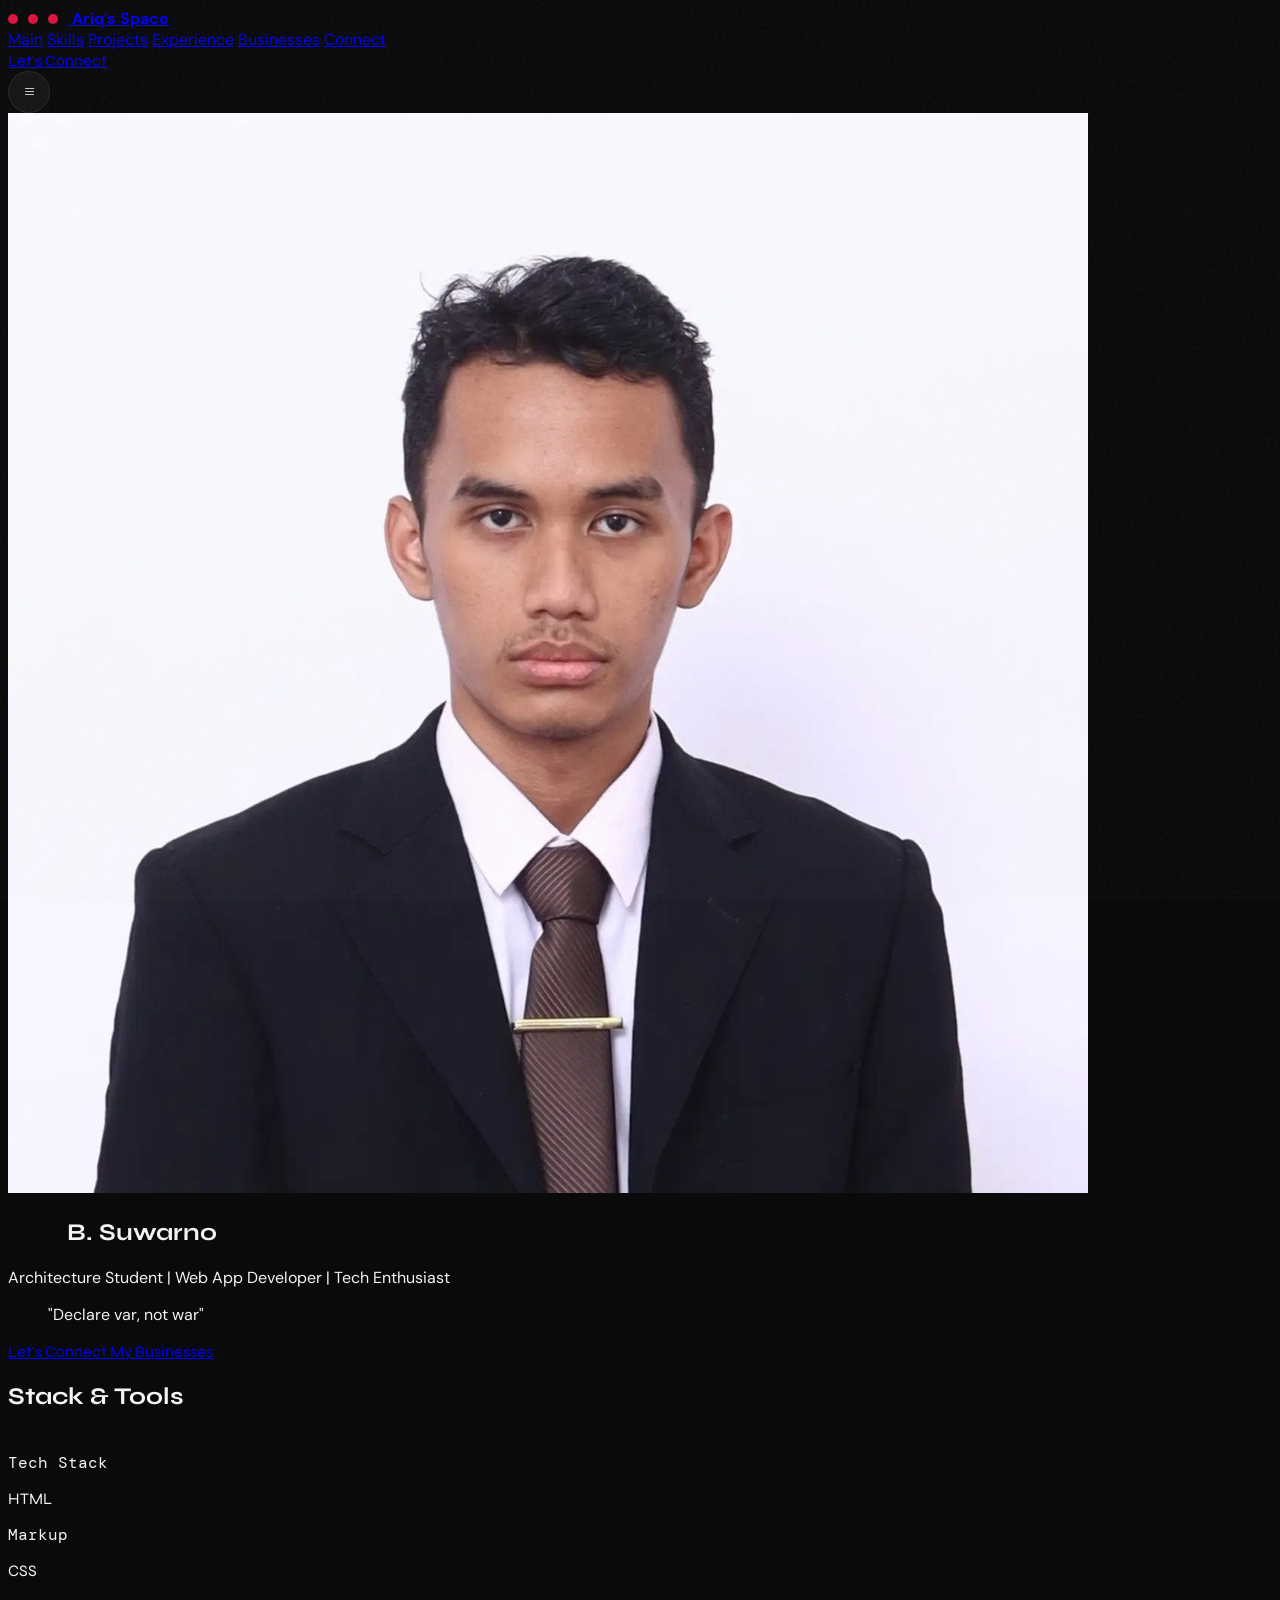
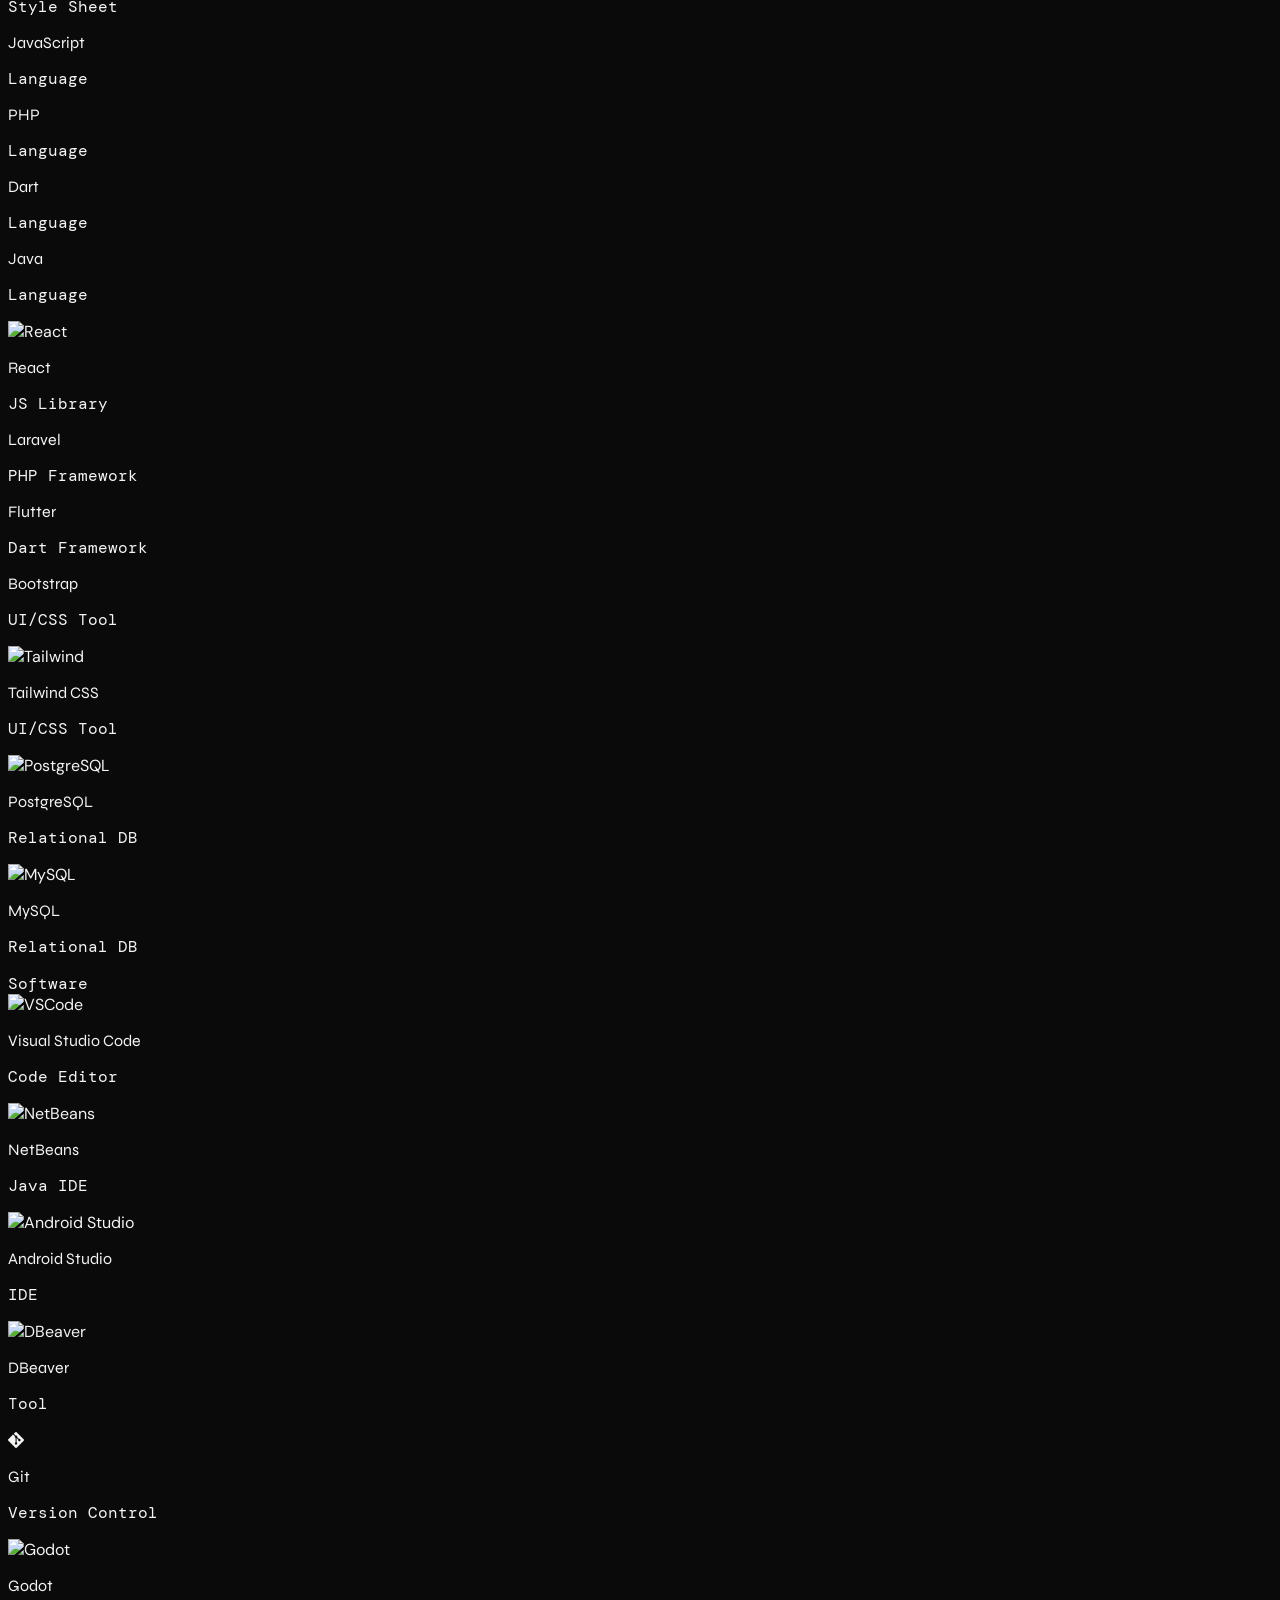
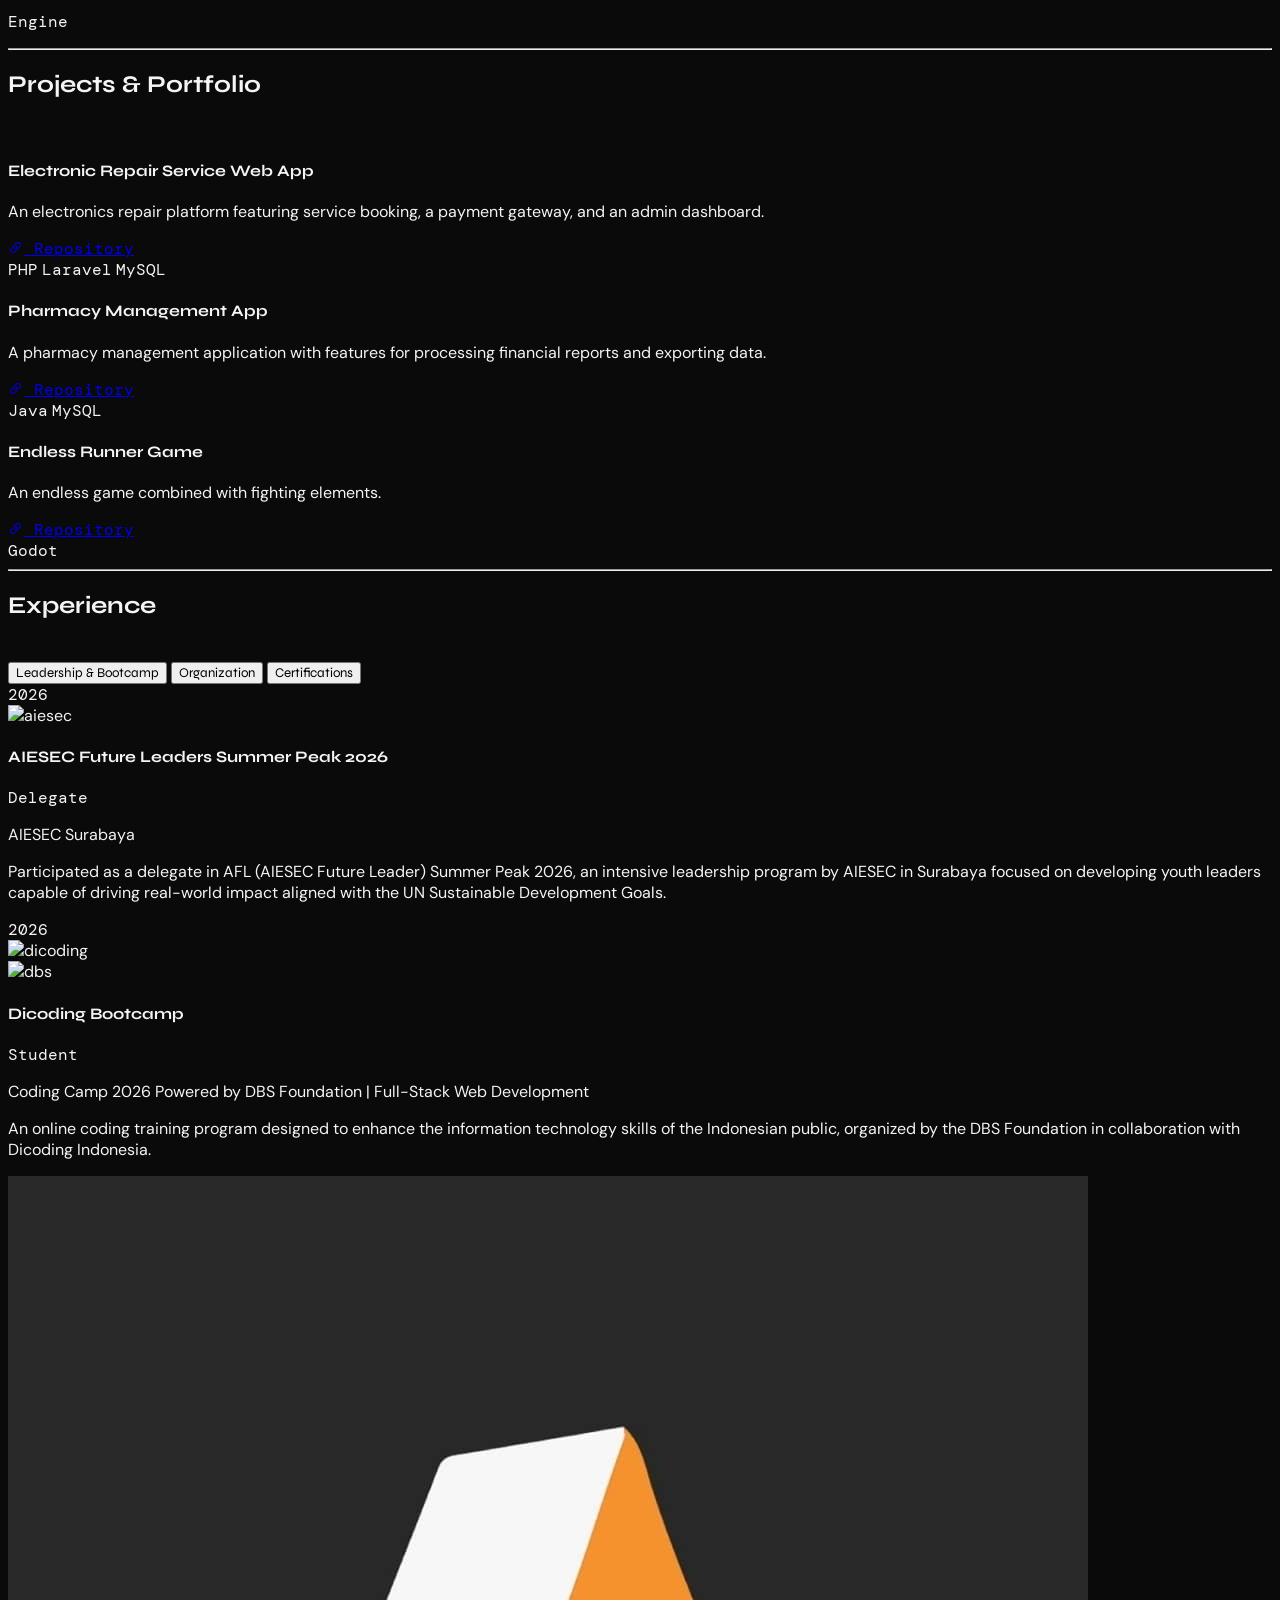
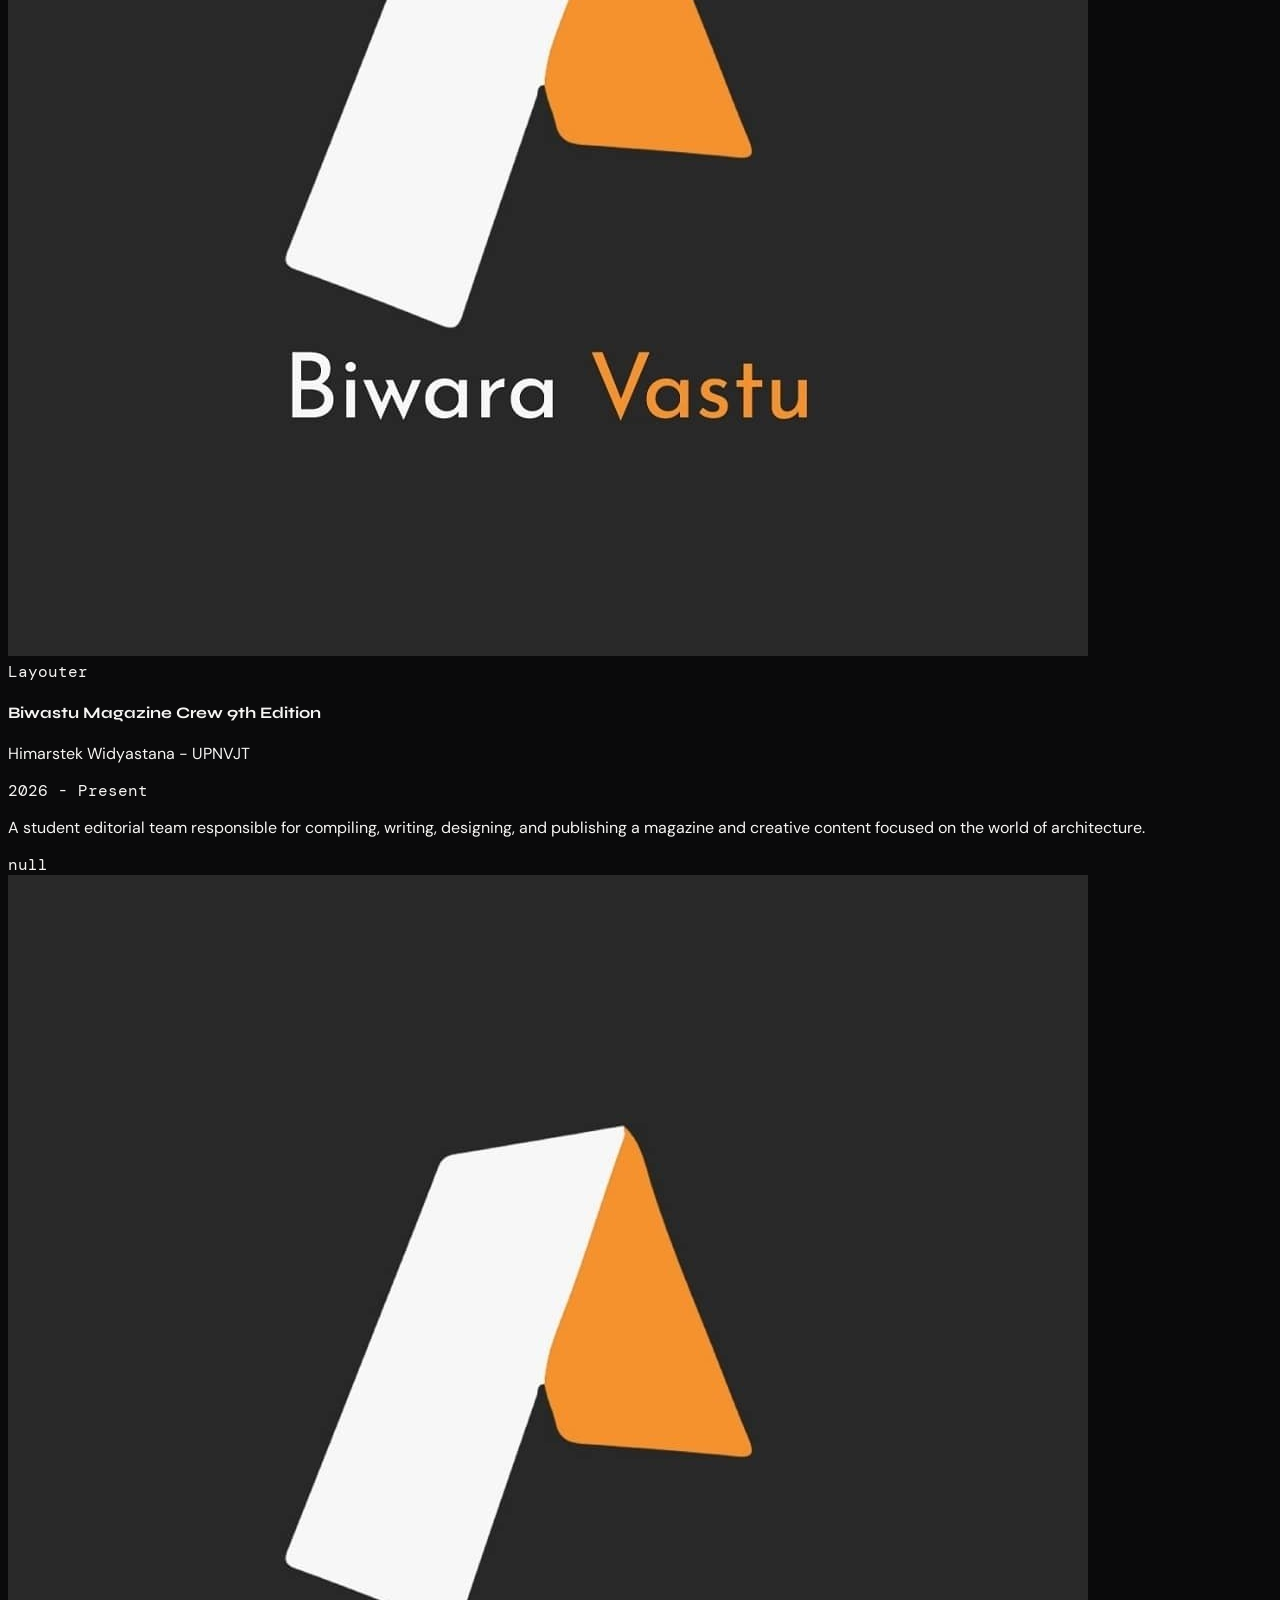
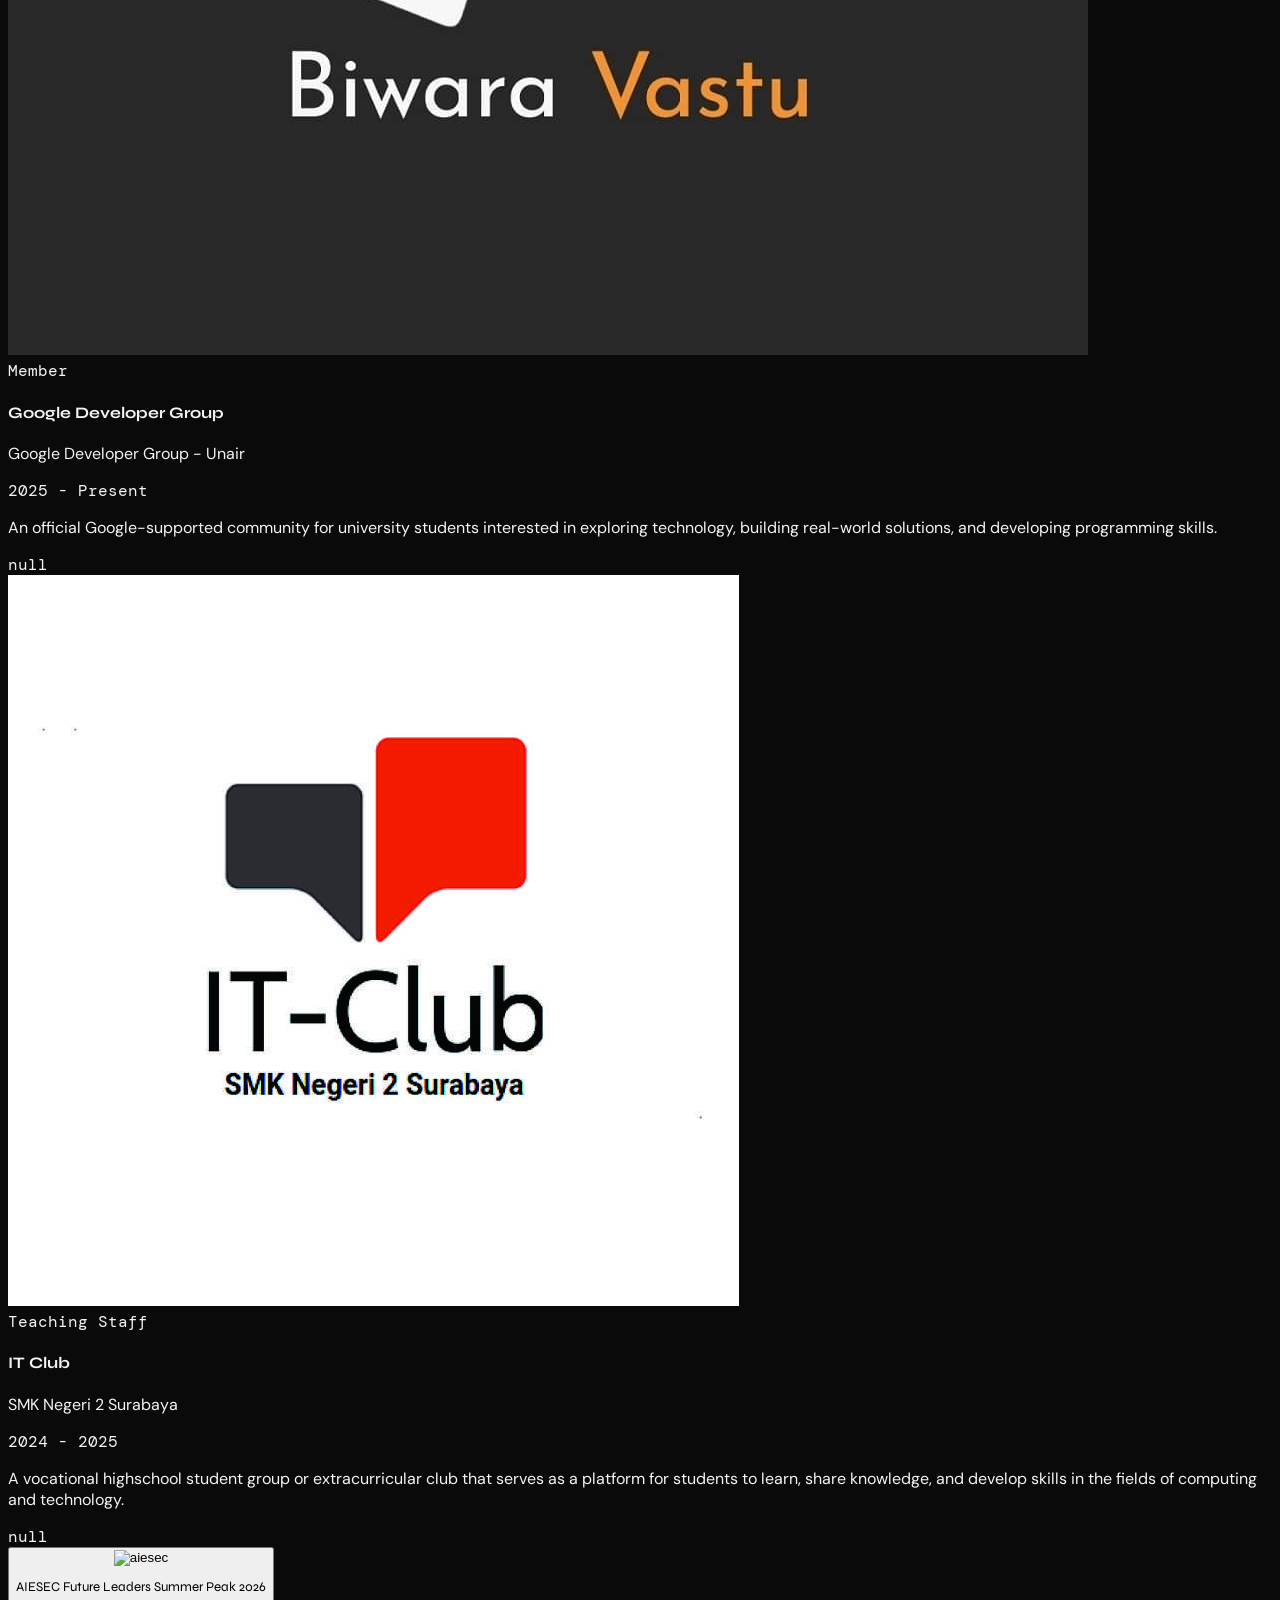
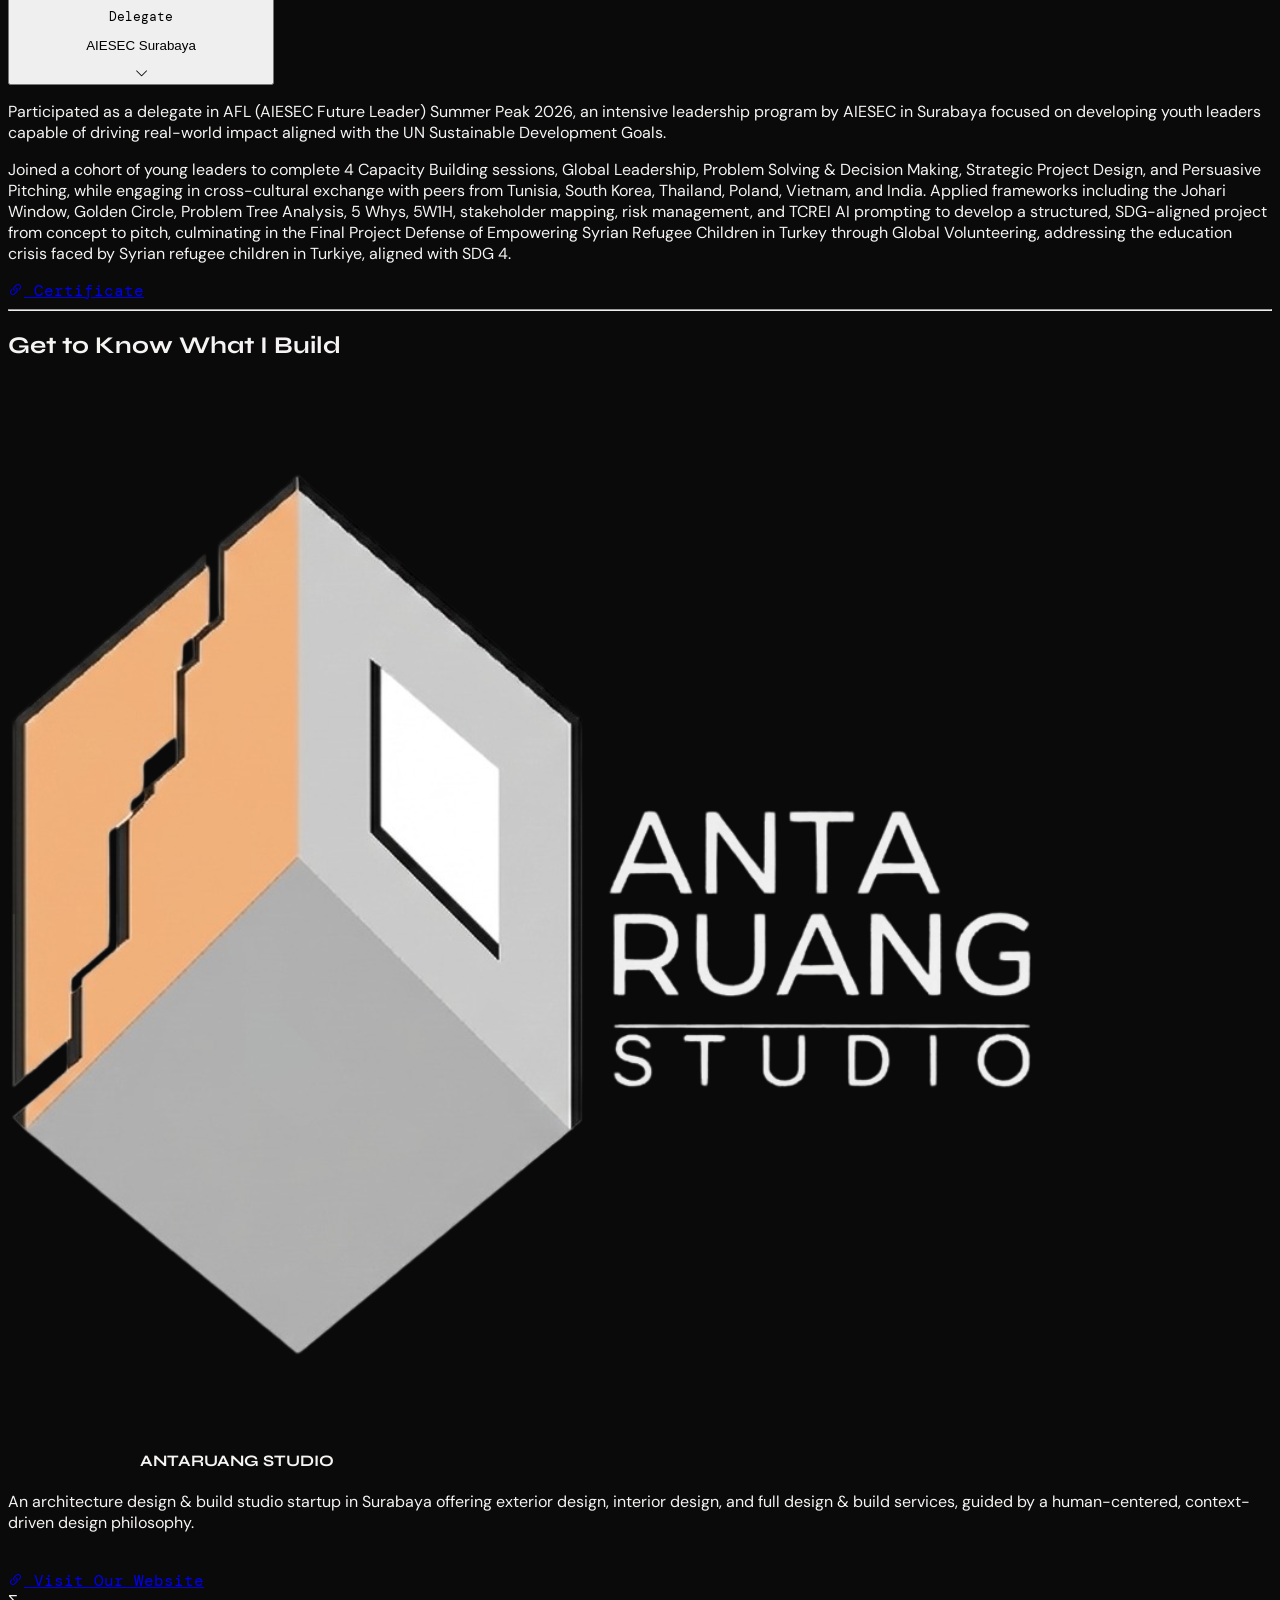
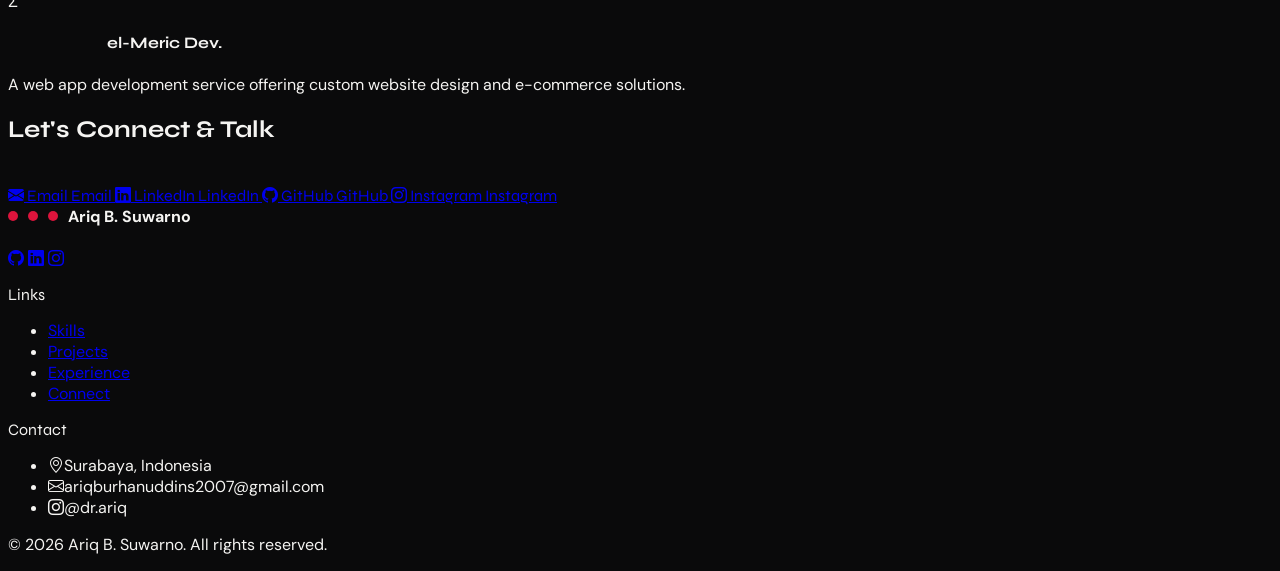
==== commit 35852a03: "update foto" ====
--- a/index.html
+++ b/index.html
@@ -198,7 +198,7 @@
 
   <div class="relative z-10 flex flex-col items-center">
     <div class="w-40 h-40 rounded-full border-4 border-surface shadow-2xl flex items-center justify-center text-5xl bg-gradient-to-br from-canvas to-accent mb-7 animate-scaleIn animate-glowPulse overflow-hidden" style="animation-delay:0.2s">
-      <img src="assets/myfotogwejh.jpg" alt="avatar" class="w-full h-full object-cover rounded-full">
+      <img src="assets/foto.jpg" alt="avatar" class="w-full h-full object-cover rounded-full">
     </div>
 
     <h1 class="font-display font-800 text-4xl sm:text-5xl lg:text-7xl xl:text-8xl leading-[1.05] sm:leading-[1.0] tracking-[-1.5px] sm:tracking-[-3px] mb-6 text-ink animate-fadeUp" style="animation-delay:0.3s">
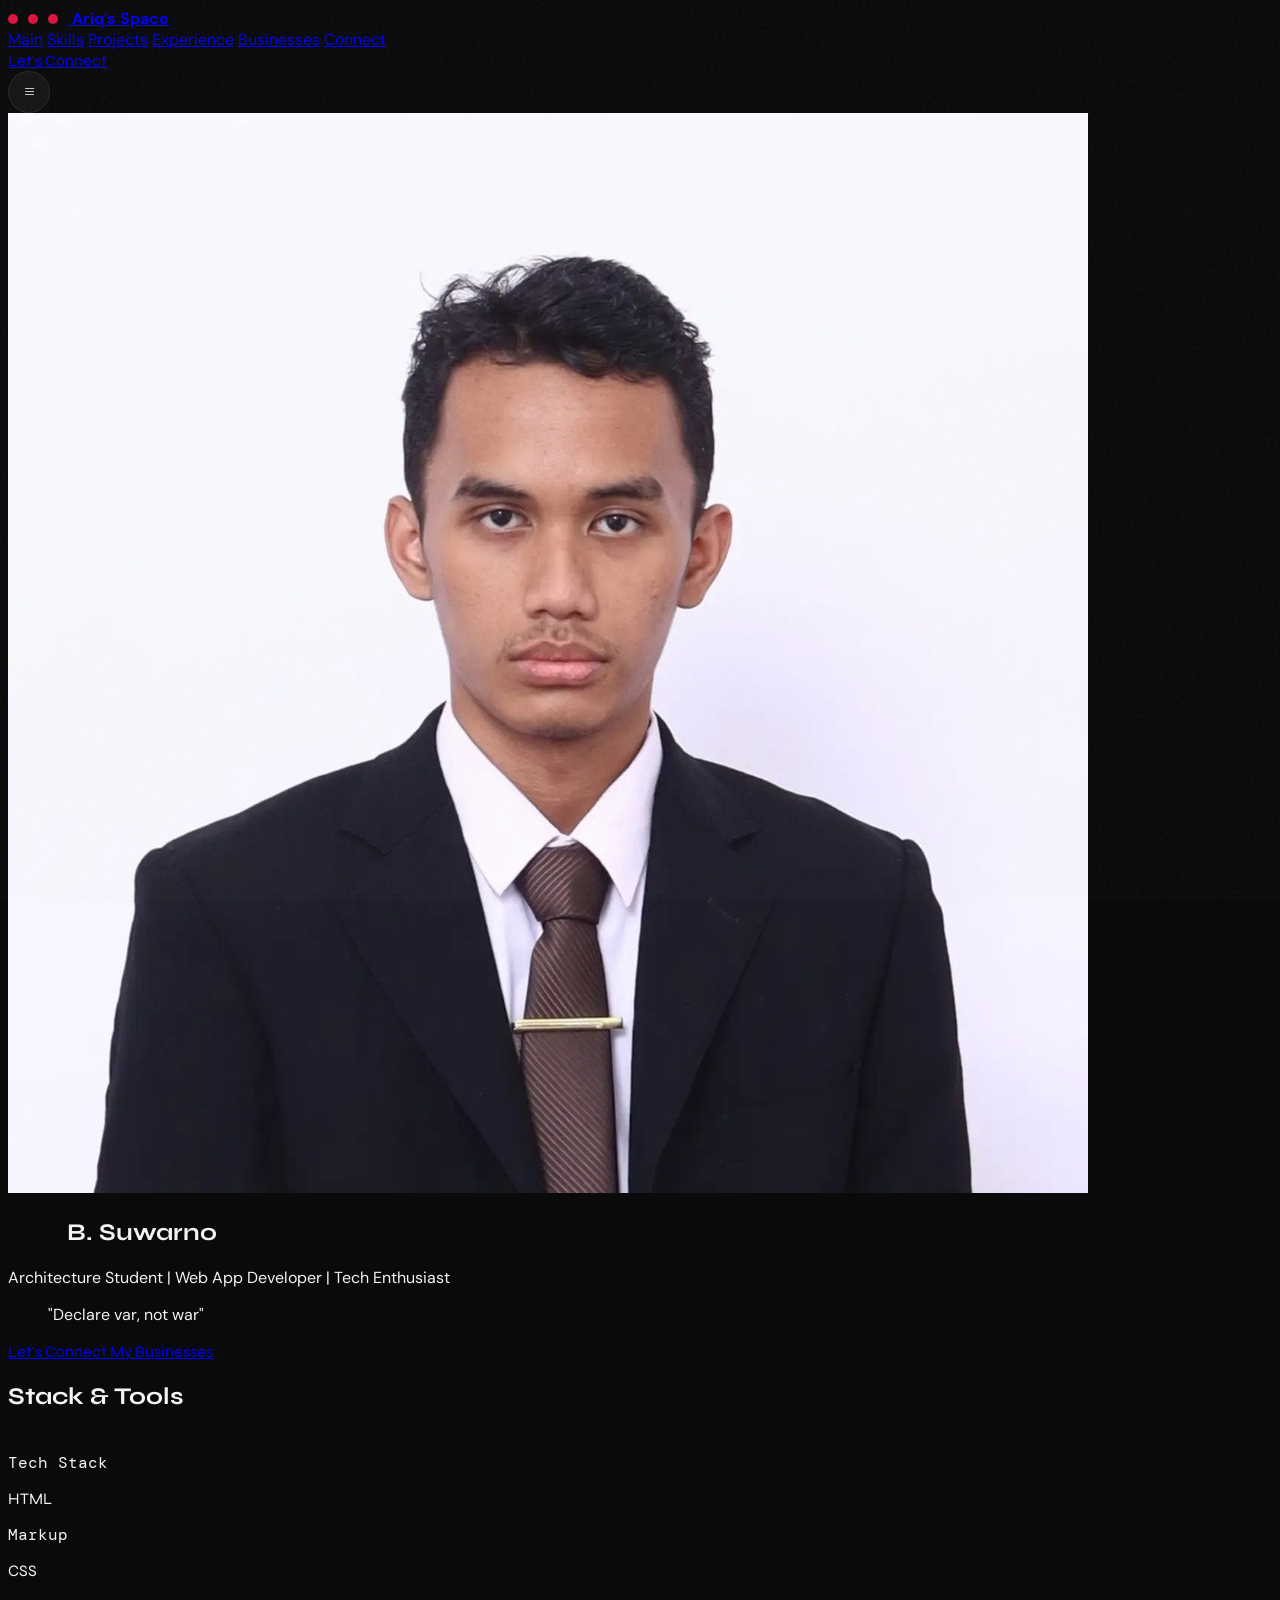
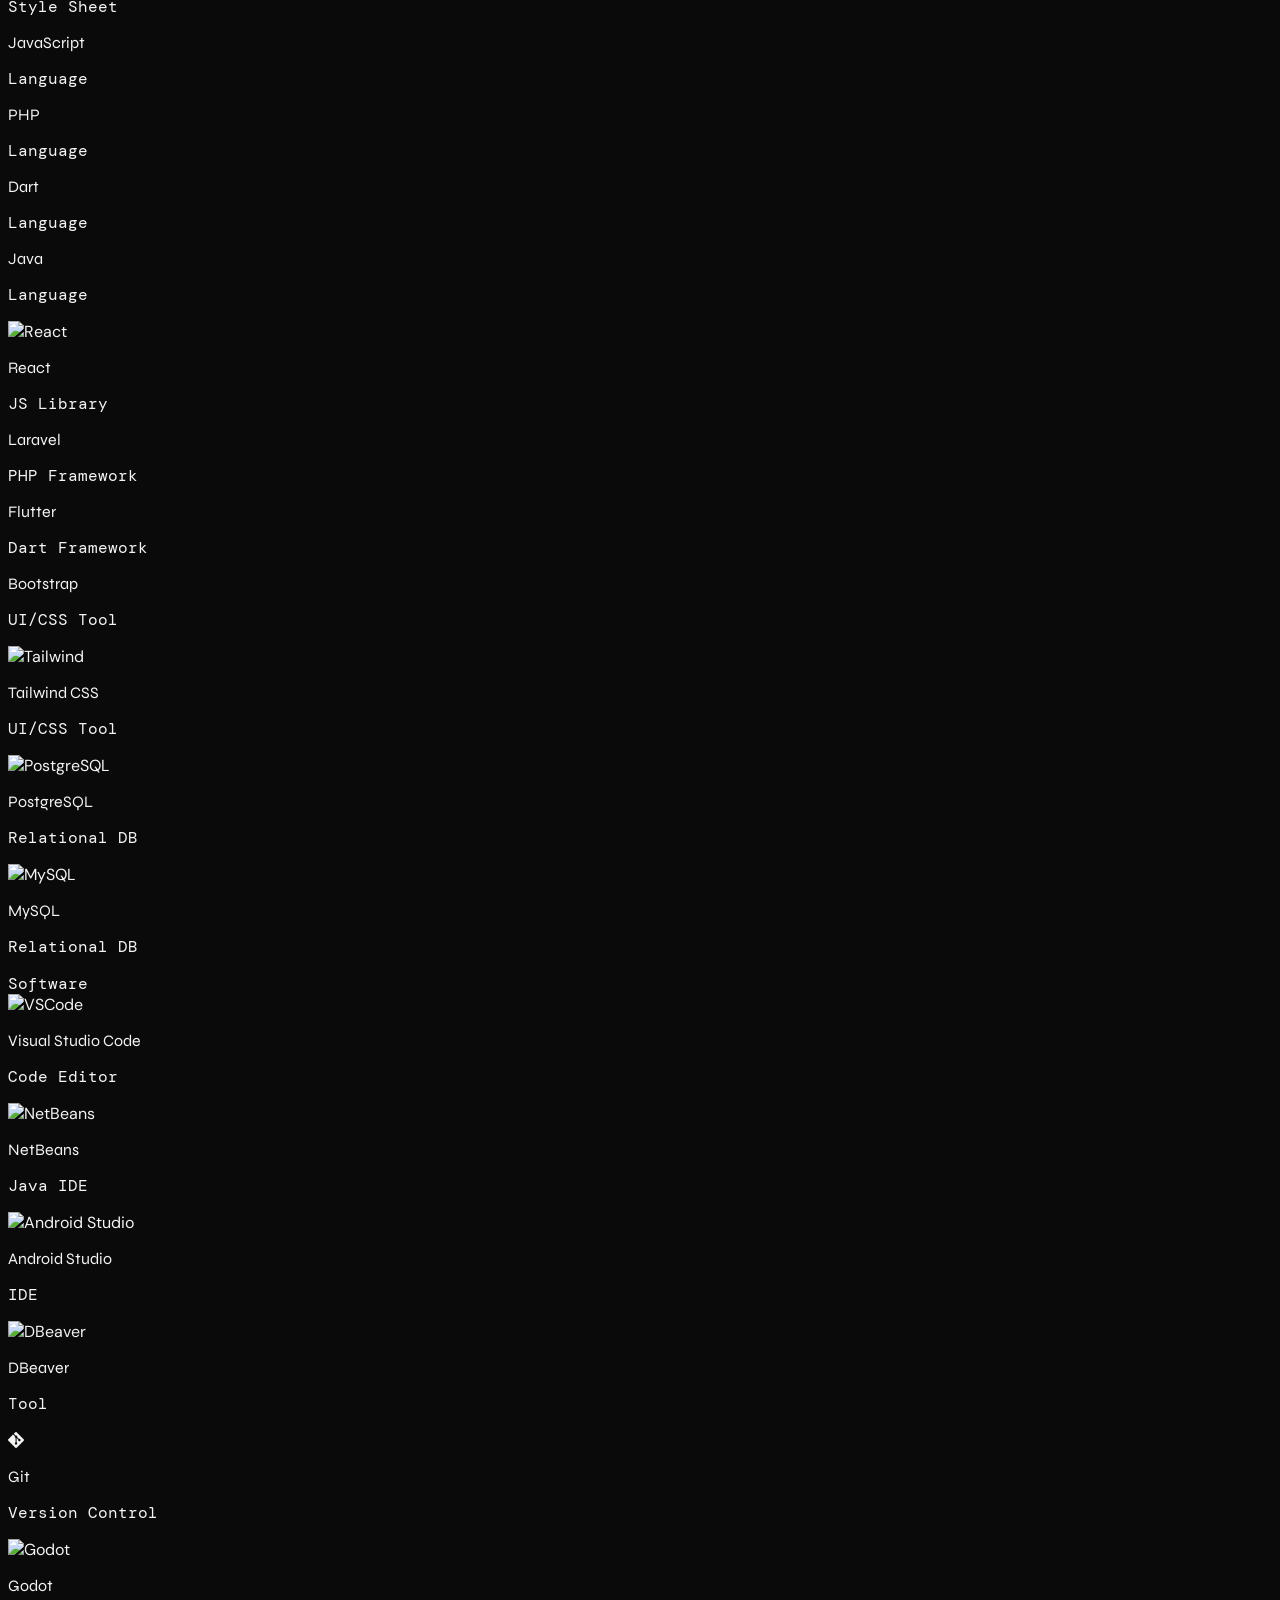
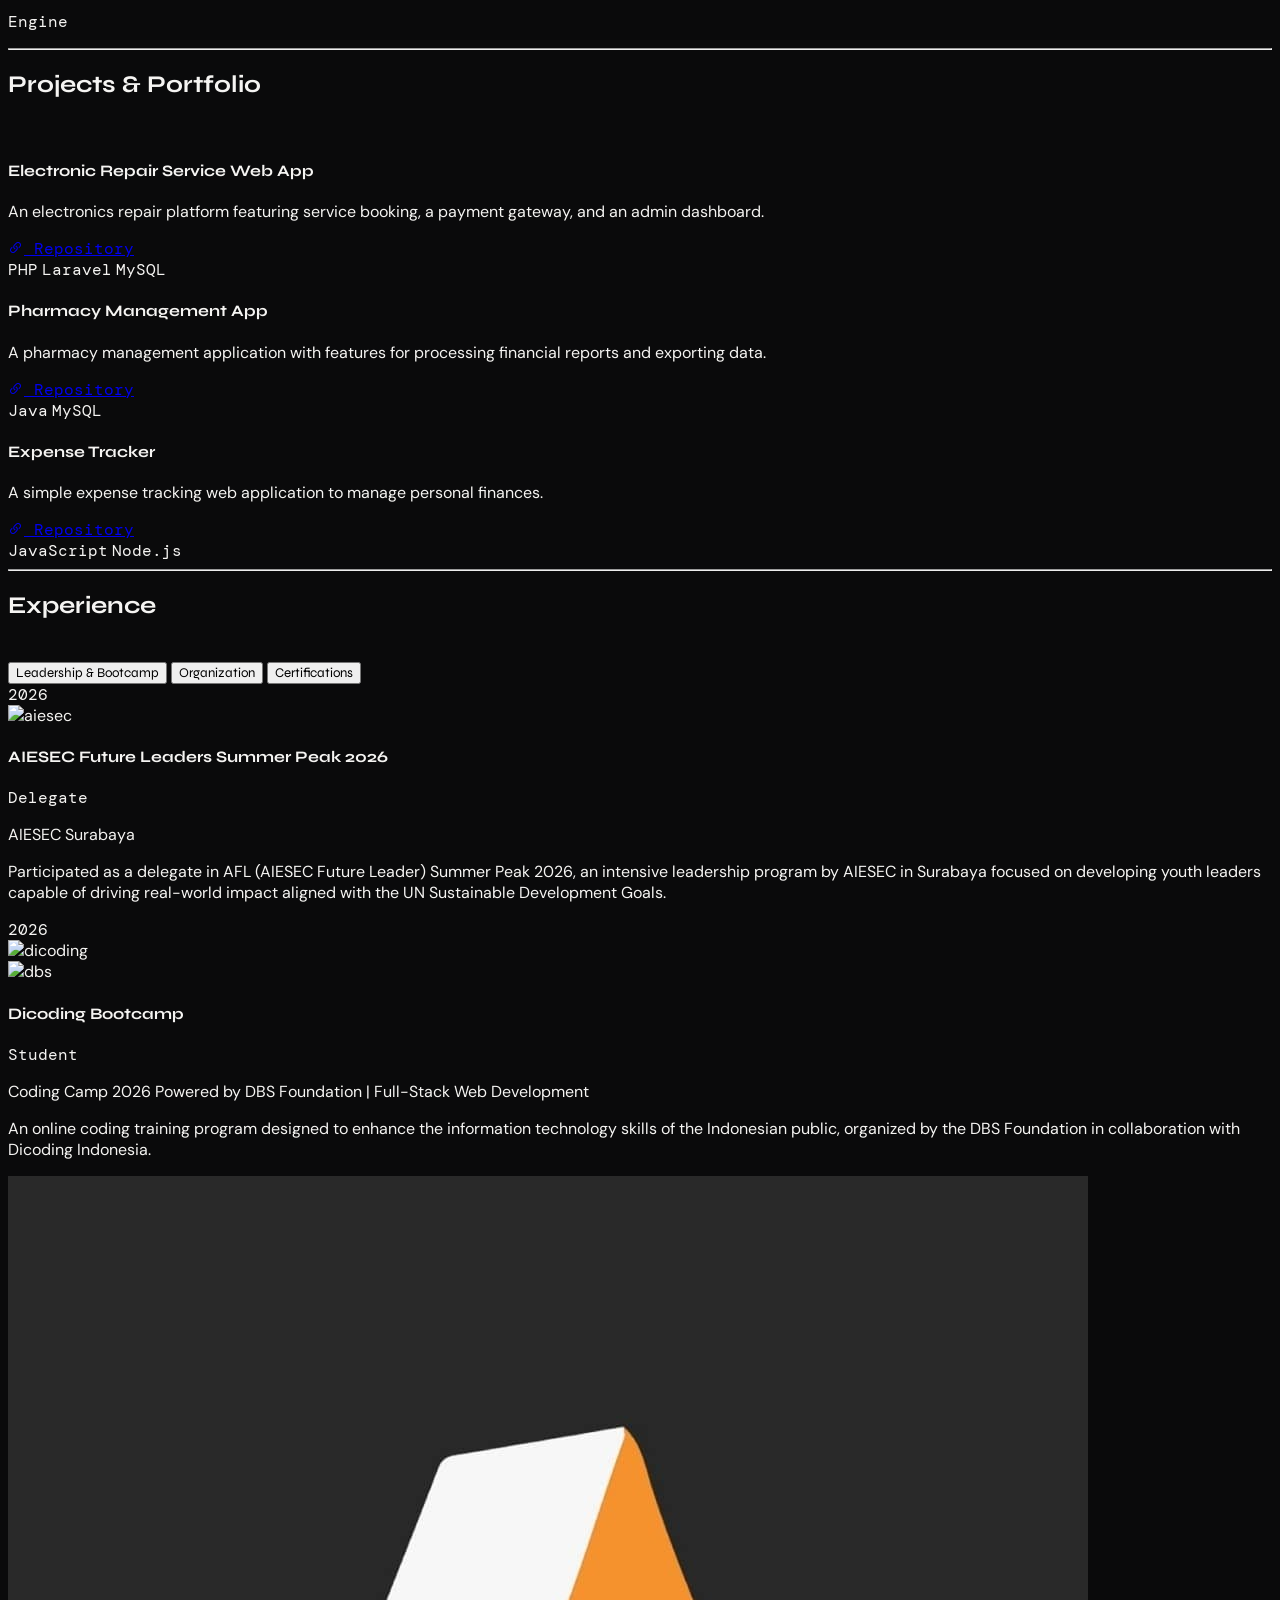
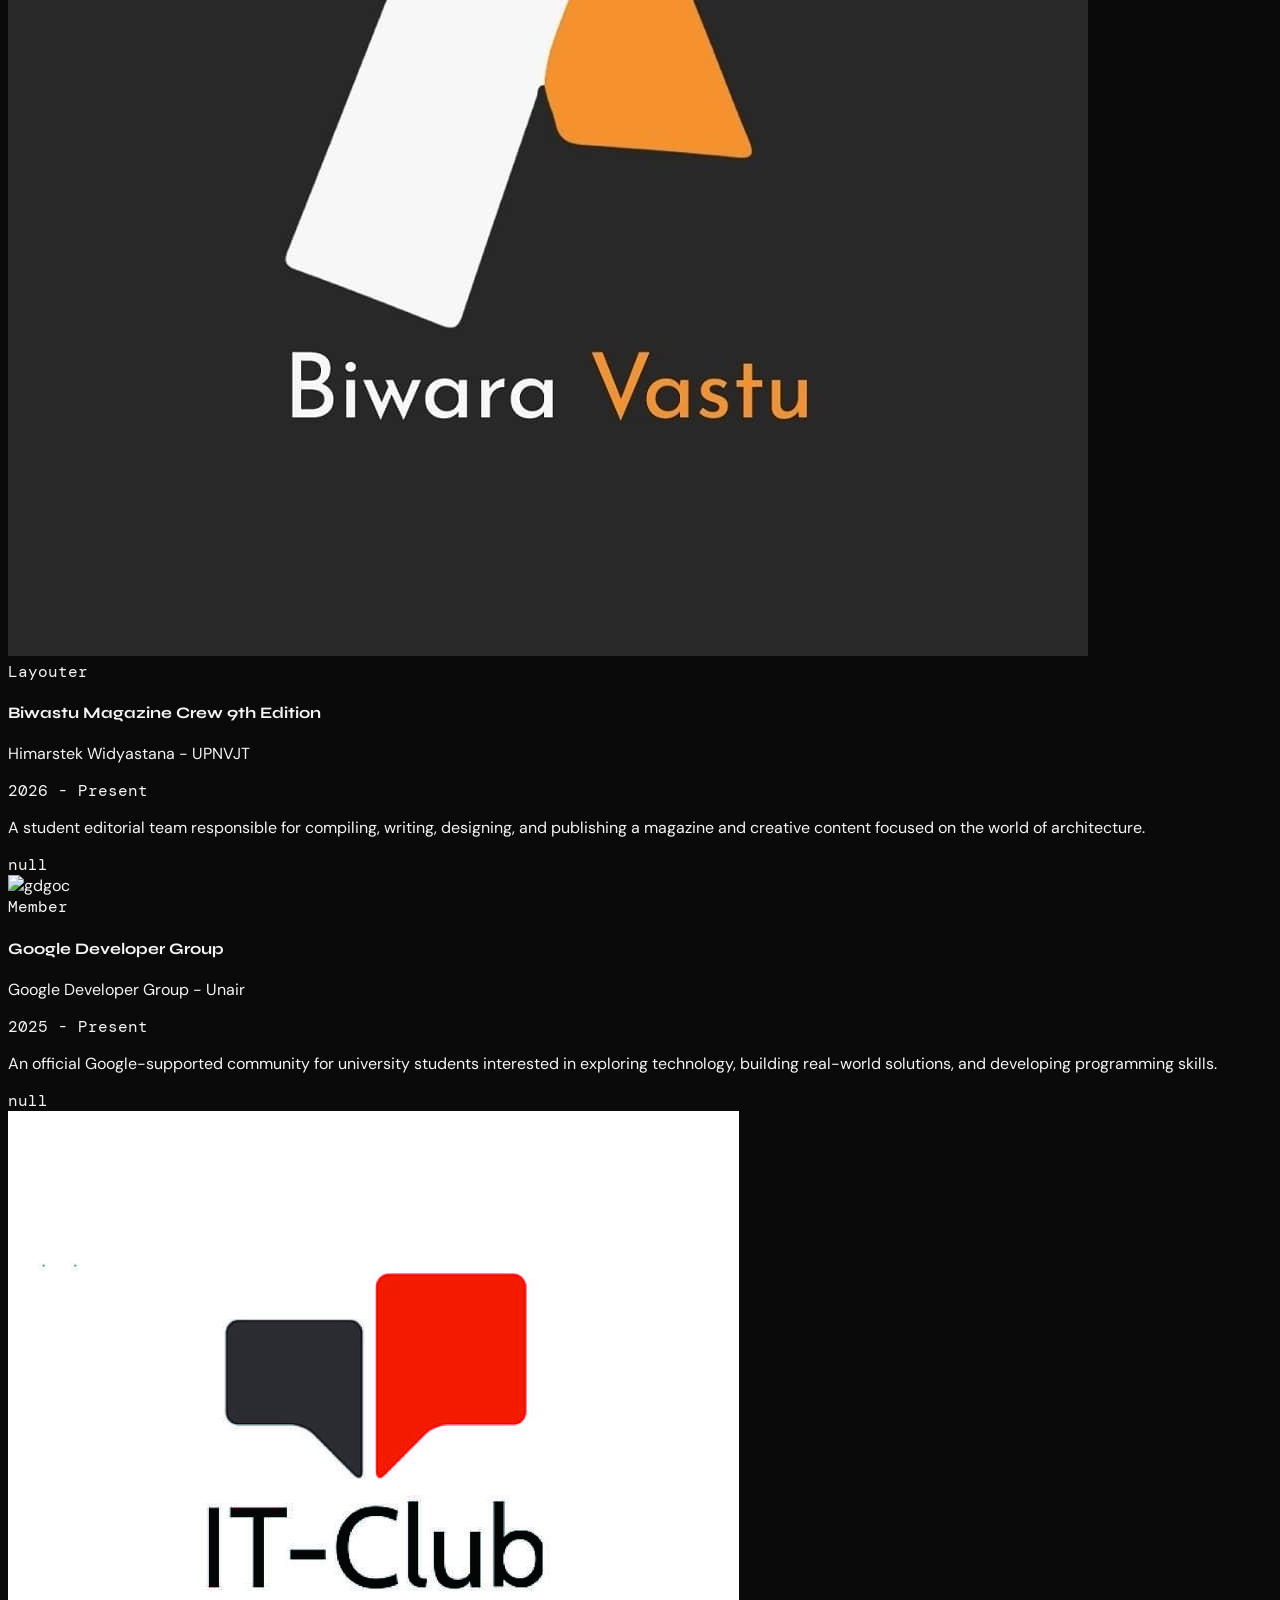
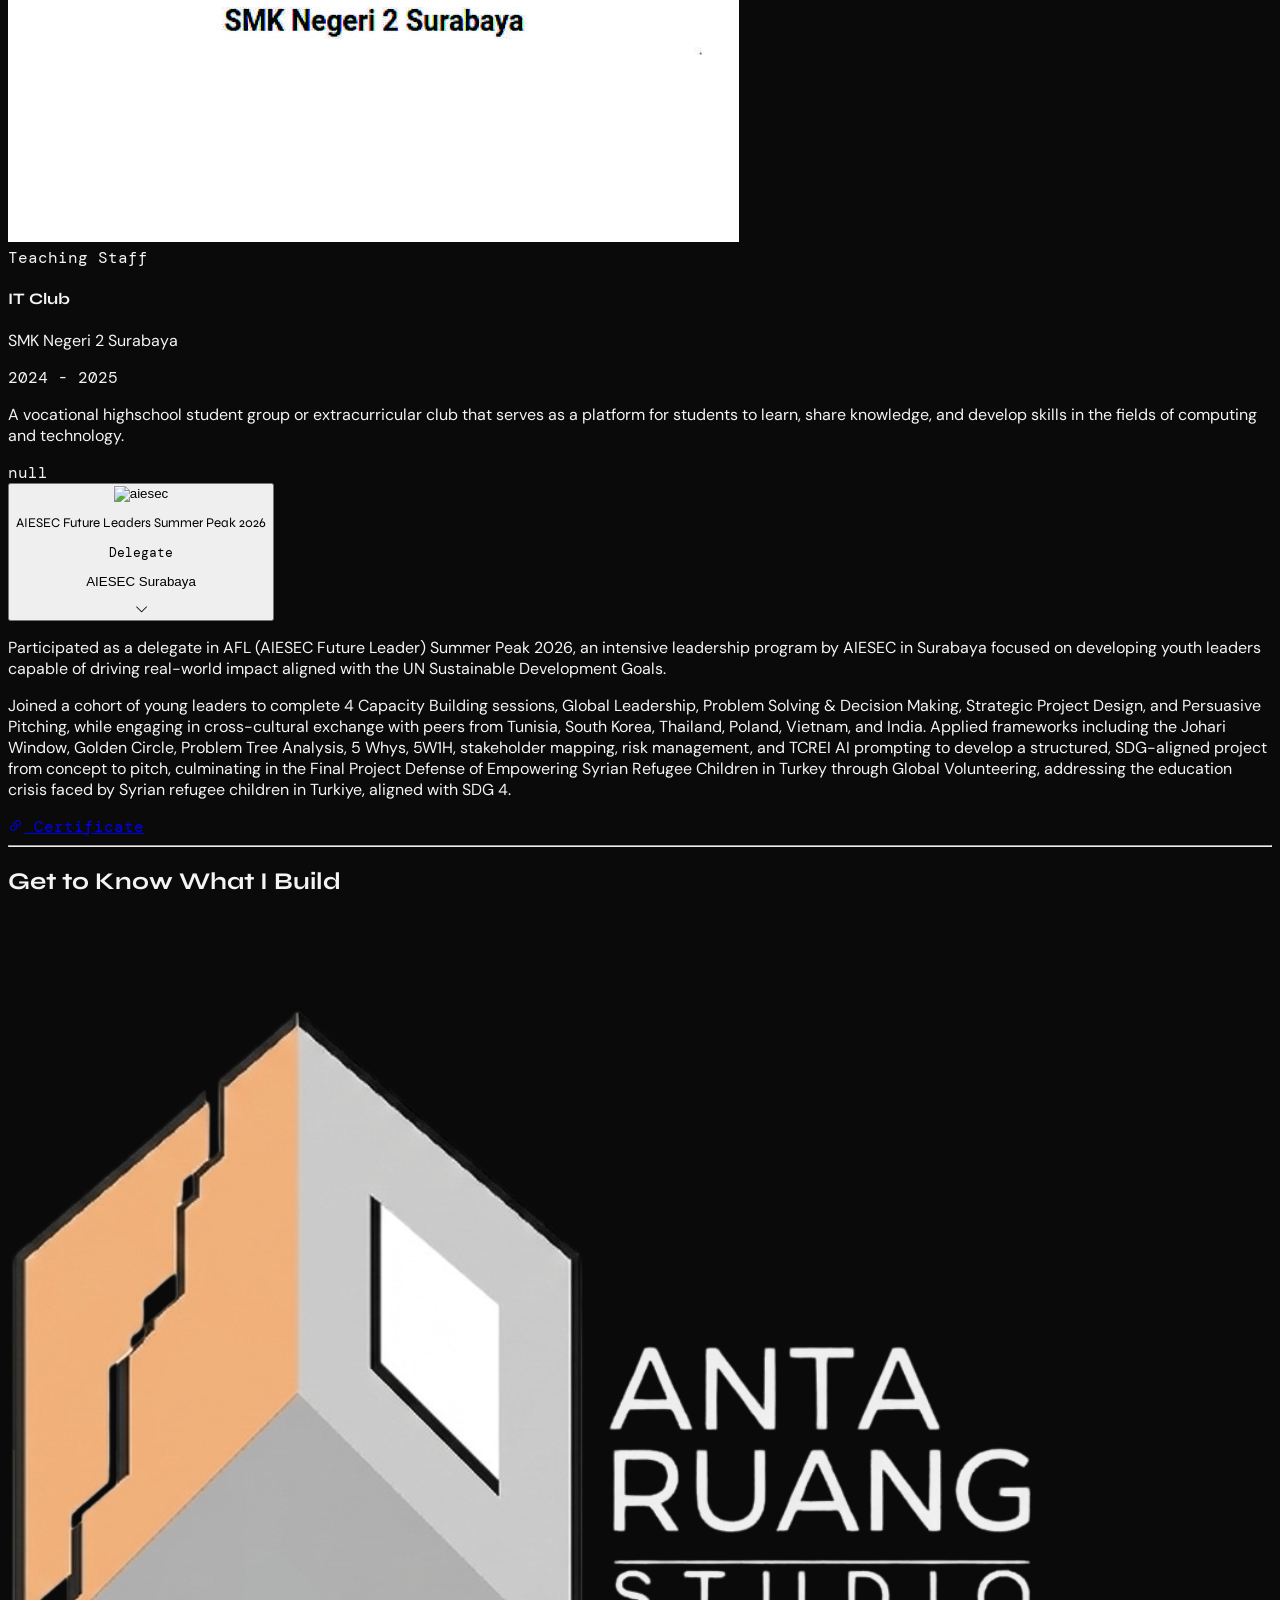
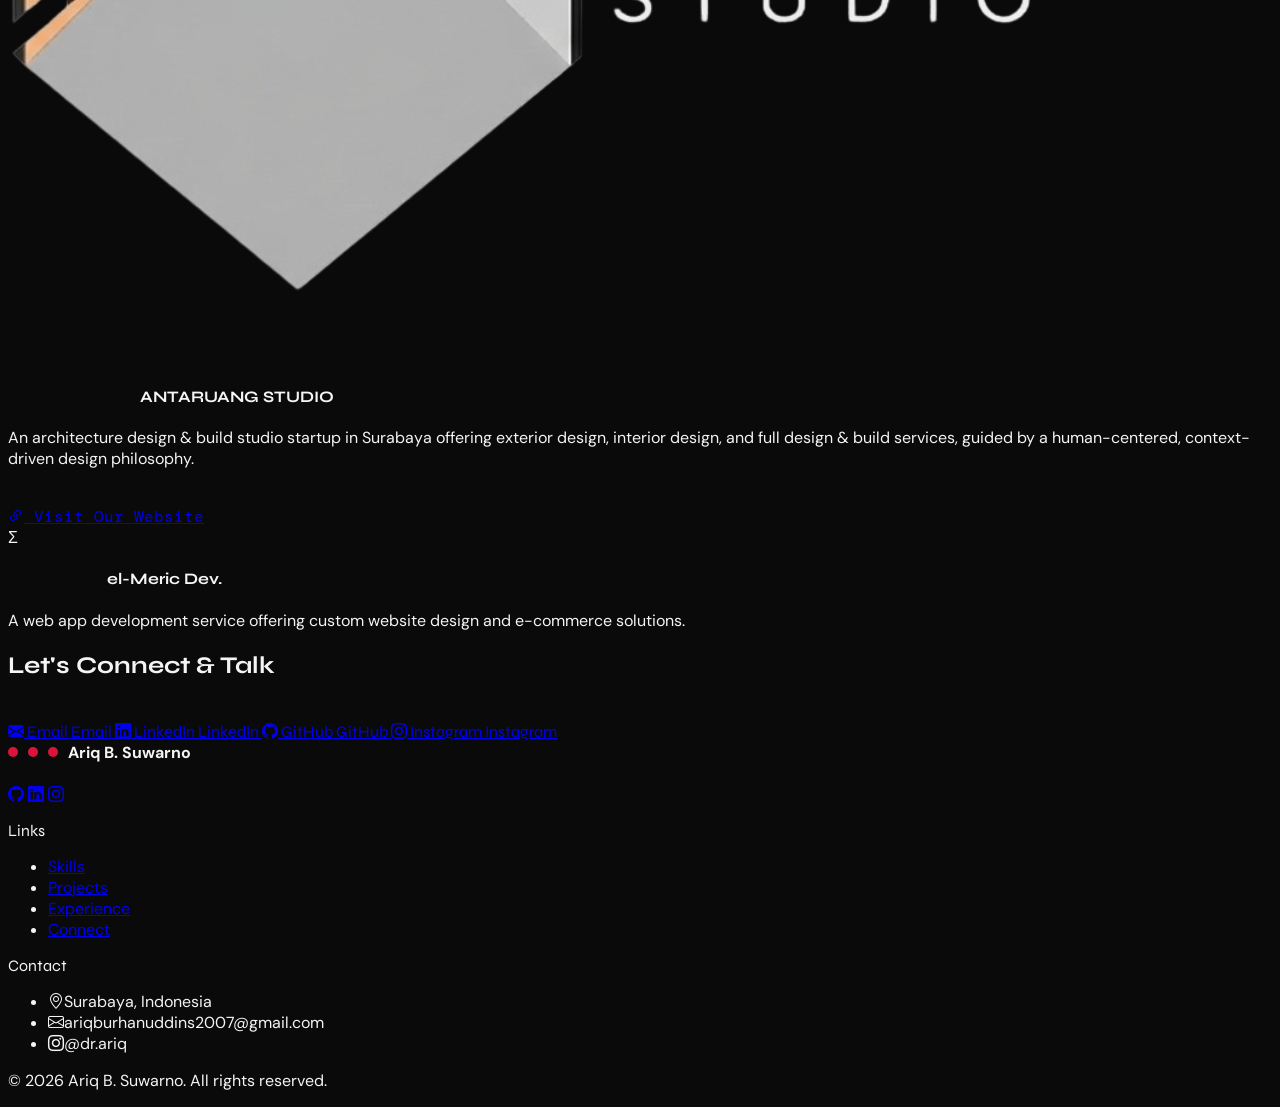
==== commit 5fbb558e: "update logo gdgoc dan portofolio" ====
--- a/index.html
+++ b/index.html
@@ -367,16 +367,17 @@
     </div>
     <div class="relative bg-surface rounded-3xl p-7 border border-line hover:border-accent/40 hover:-translate-y-2 transition-all duration-300 overflow-hidden group">
       <div class="proj-accent-game absolute top-0 left-0 right-0 h-1 rounded-t-3xl"></div>
-      <h4 class="font-display font-700 text-base mb-2 text-ink">Endless Runner Game</h4>
-      <p class="font-body text-sm text-muted leading-relaxed">An endless game combined with fighting elements.</p>
+      <h4 class="font-display font-700 text-base mb-2 text-ink">Expense Tracker</h4>
+      <p class="font-body text-sm text-muted leading-relaxed">A simple expense tracking web application to manage personal finances.</p>
       <div class="flex flex-wrap gap-2 mt-4">
-        <a href="https://github.com/RikuTetsuya/" target="_blank"
+        <a href="https://github.com/RikuTetsuya/Finance-ExpenseTracker" target="_blank"
           class="inline-flex items-center gap-2 bg-accent text-white font-mono text-xs px-4 py-2 rounded-full hover:bg-accent-light active:scale-95 transition-all duration-200 nav-link">
           <i class="bi bi-link-45deg"></i> Repository
         </a>
       </div>
       <div class="flex flex-wrap gap-2 mt-4">
-        <span class="bg-canvas border border-line font-mono text-xs px-3 py-1 rounded-full text-muted">Godot</span>
+        <span class="bg-canvas border border-line font-mono text-xs px-3 py-1 rounded-full text-muted">JavaScript</span>
+        <span class="bg-canvas border border-line font-mono text-xs px-3 py-1 rounded-full text-muted">Node.js</span>
       </div>
     </div>
   </div>
@@ -472,7 +473,7 @@
         <div class="absolute top-0 left-0 right-0 h-1 rounded-t-3xl bg-gradient-to-r from-accent to-accent-light"></div>
         <div class="flex items-center justify-between mb-5">
           <div class="w-12 h-12 rounded-xl bg-surface-2 overflow-hidden flex items-center justify-center border border-line">
-            <img src="assets/biwastu.jpg" alt="biwastu" class="w-full h-full object-cover">
+            <img src="https://encrypted-tbn0.gstatic.com/images?q=tbn:ANd9GcStzASUsj2f33o2SLfZOlgjHk-Q6gu8D7Is_0cGIS27xLGyB4z_BOE2u5o&s=10" alt="gdgoc" class="w-full h-full object-cover">
           </div>
           <span class="font-mono text-xs bg-accent/10 text-accent-light border border-accent/25 px-2.5 py-1 rounded-full">Member</span>
         </div>
